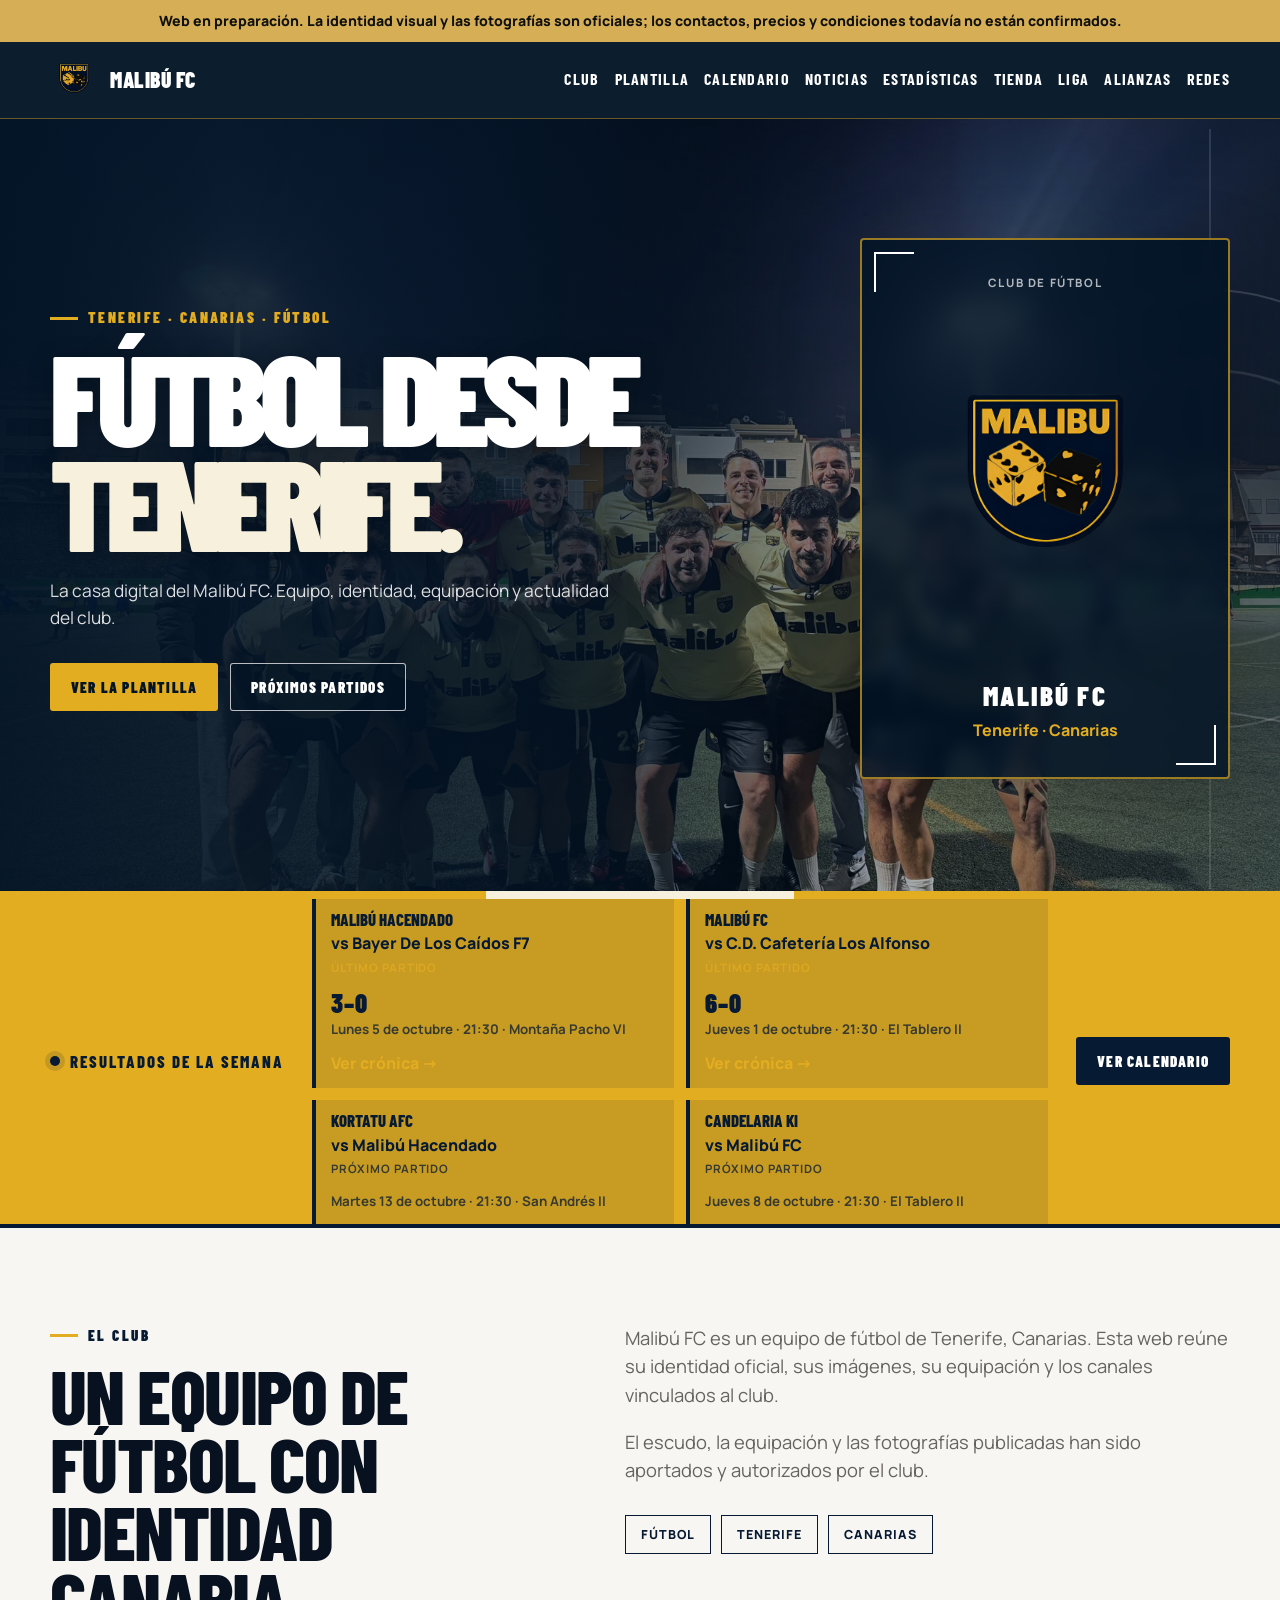
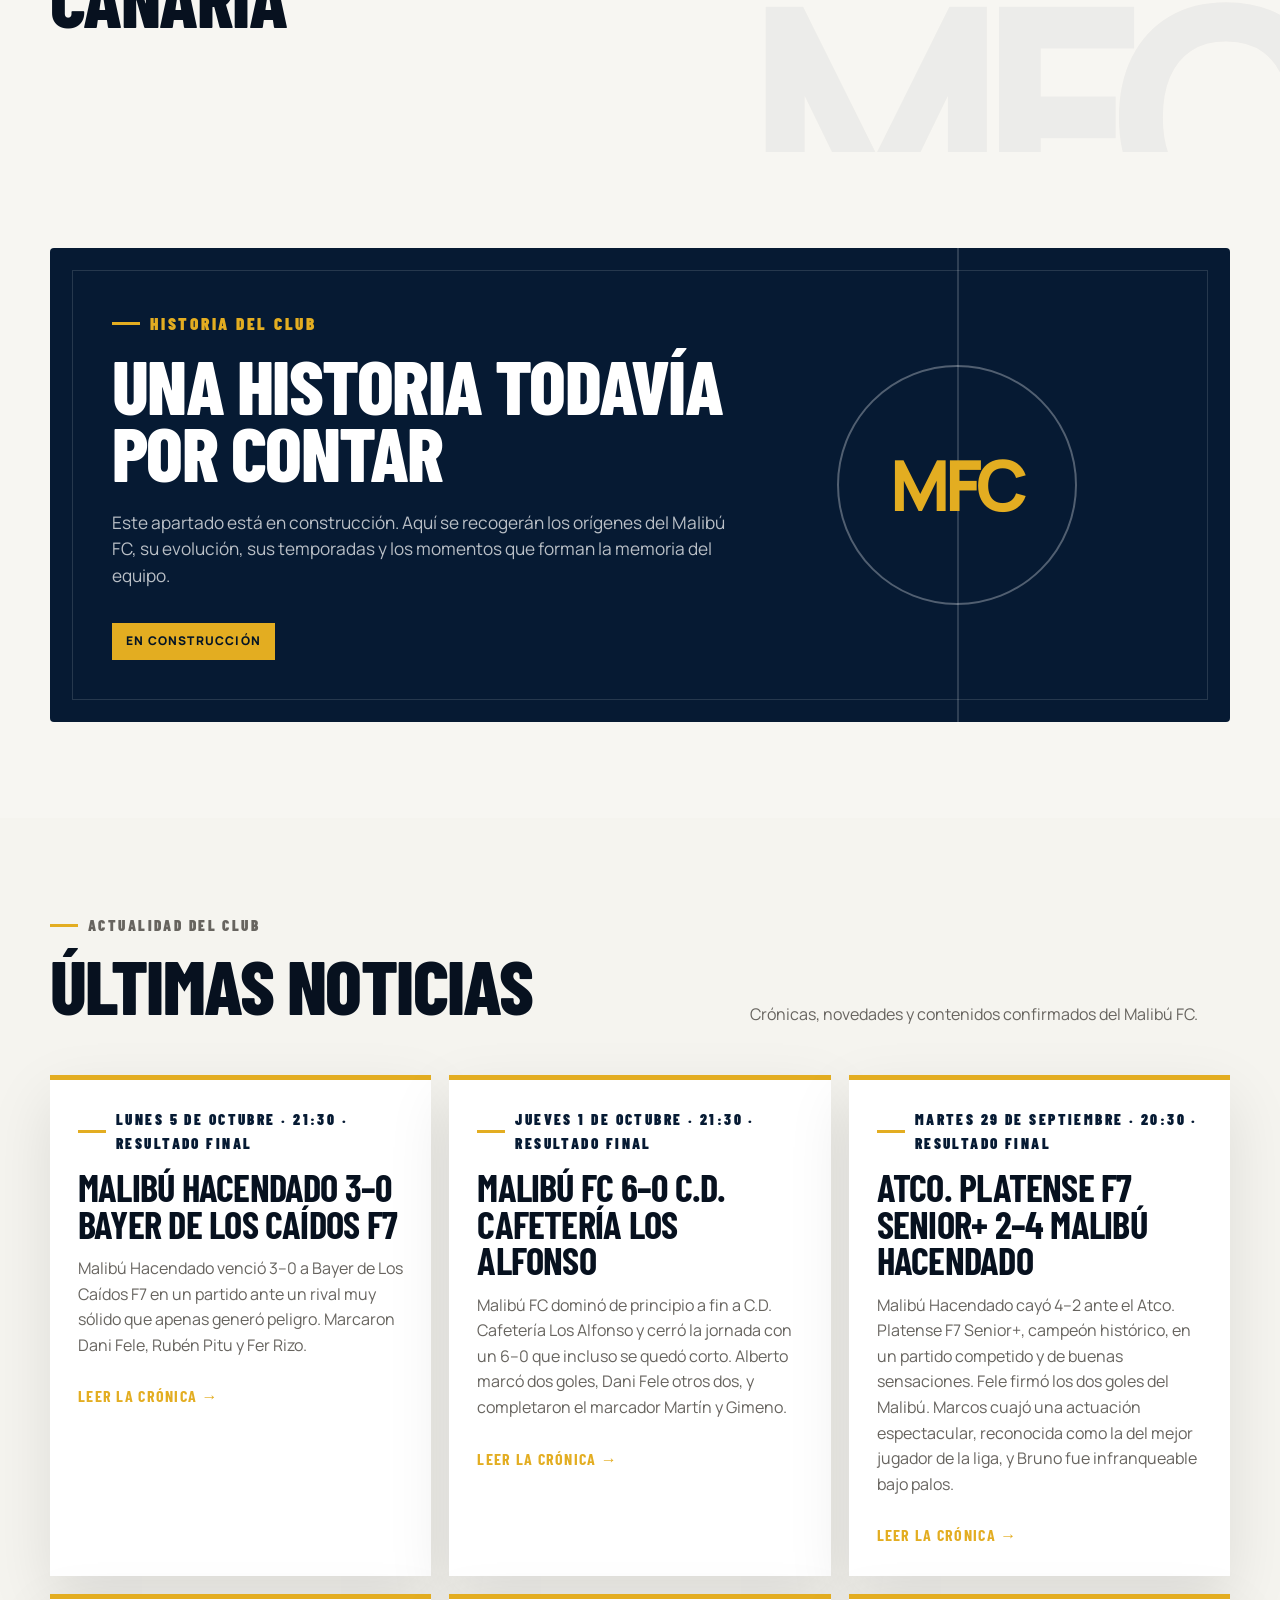
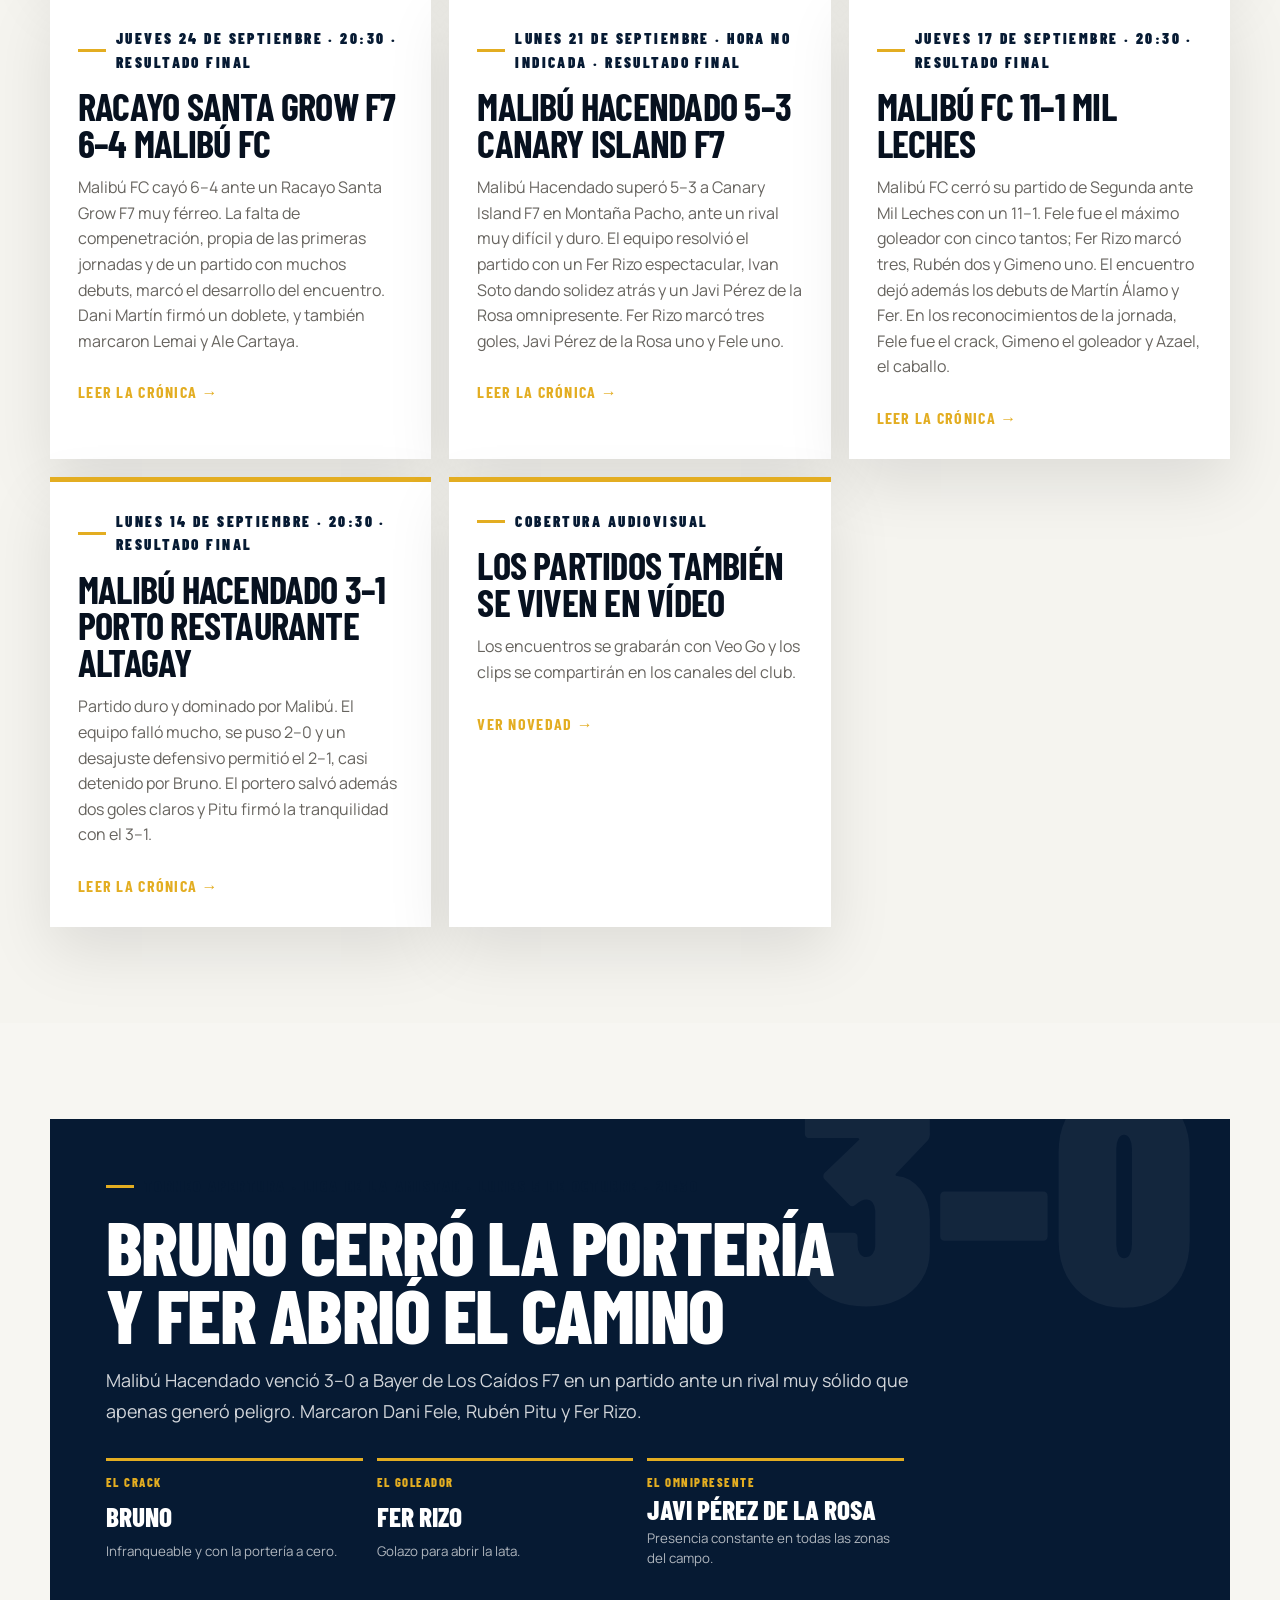
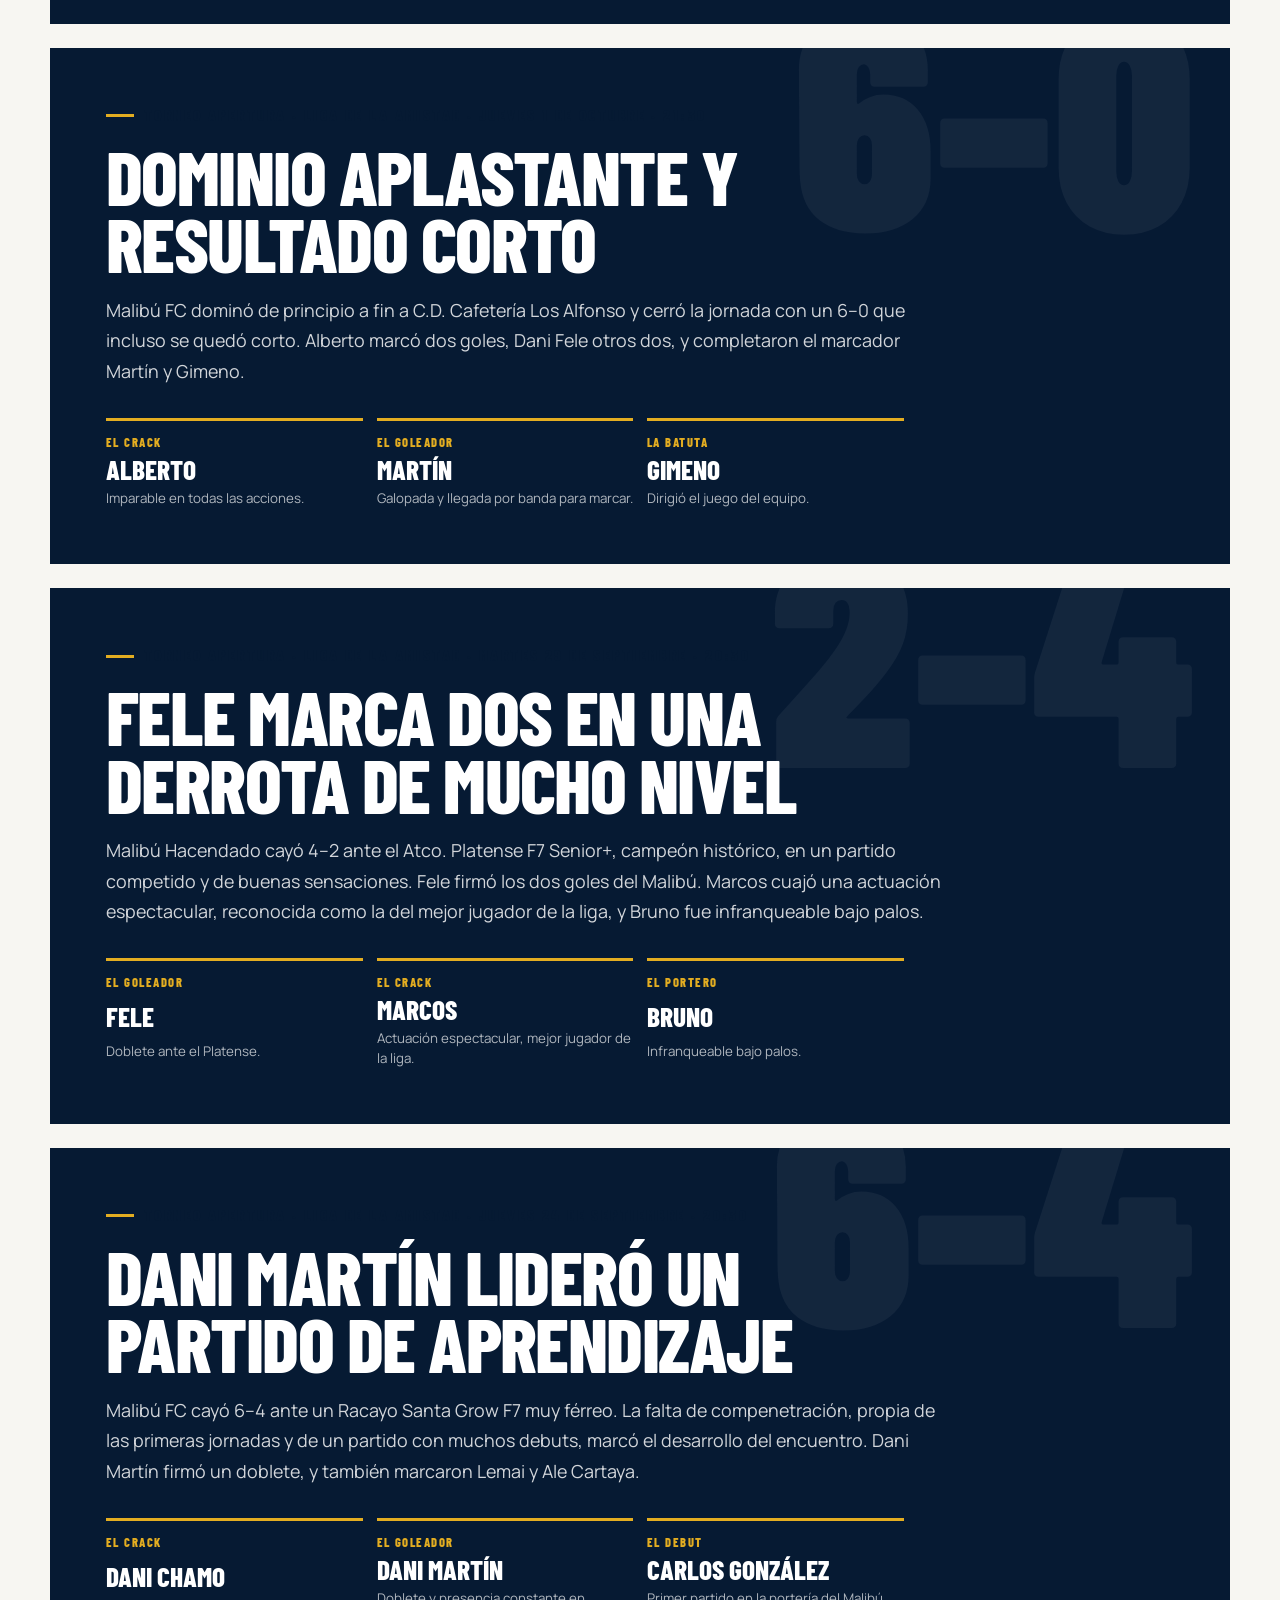
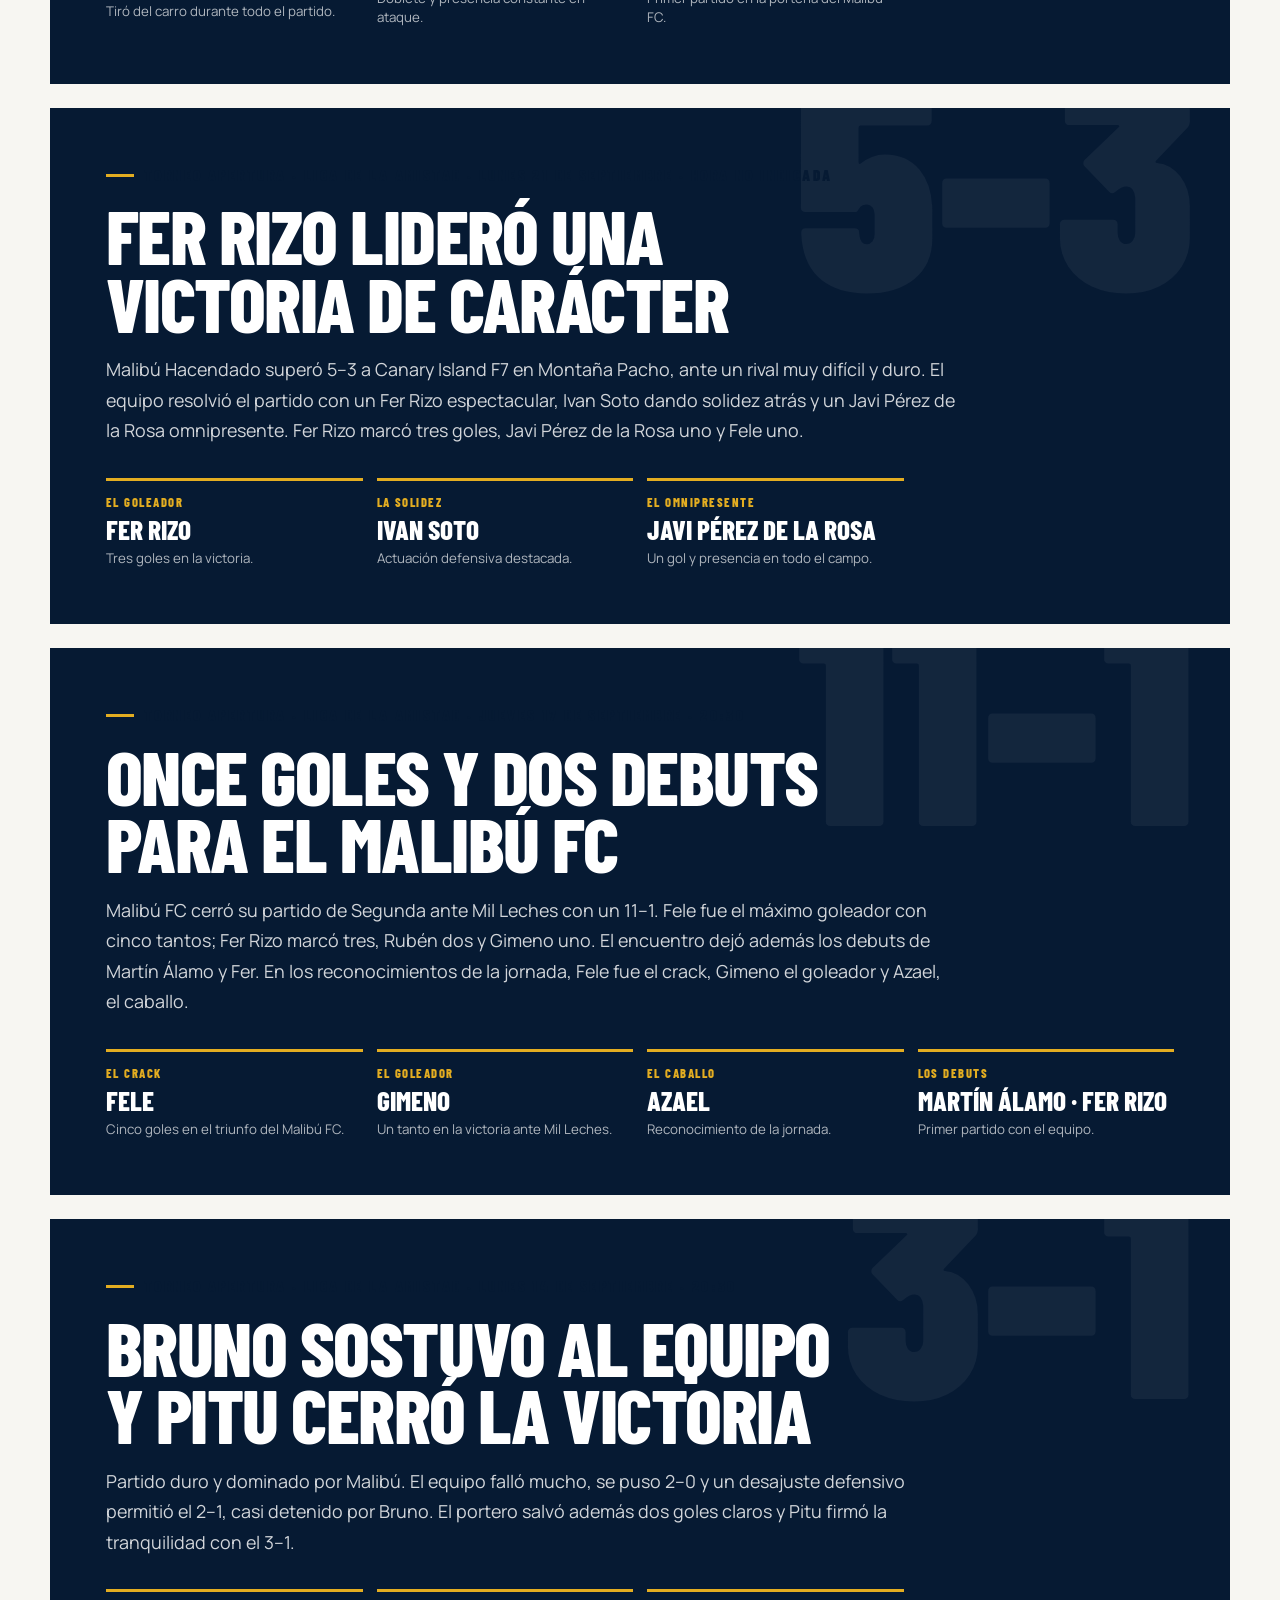
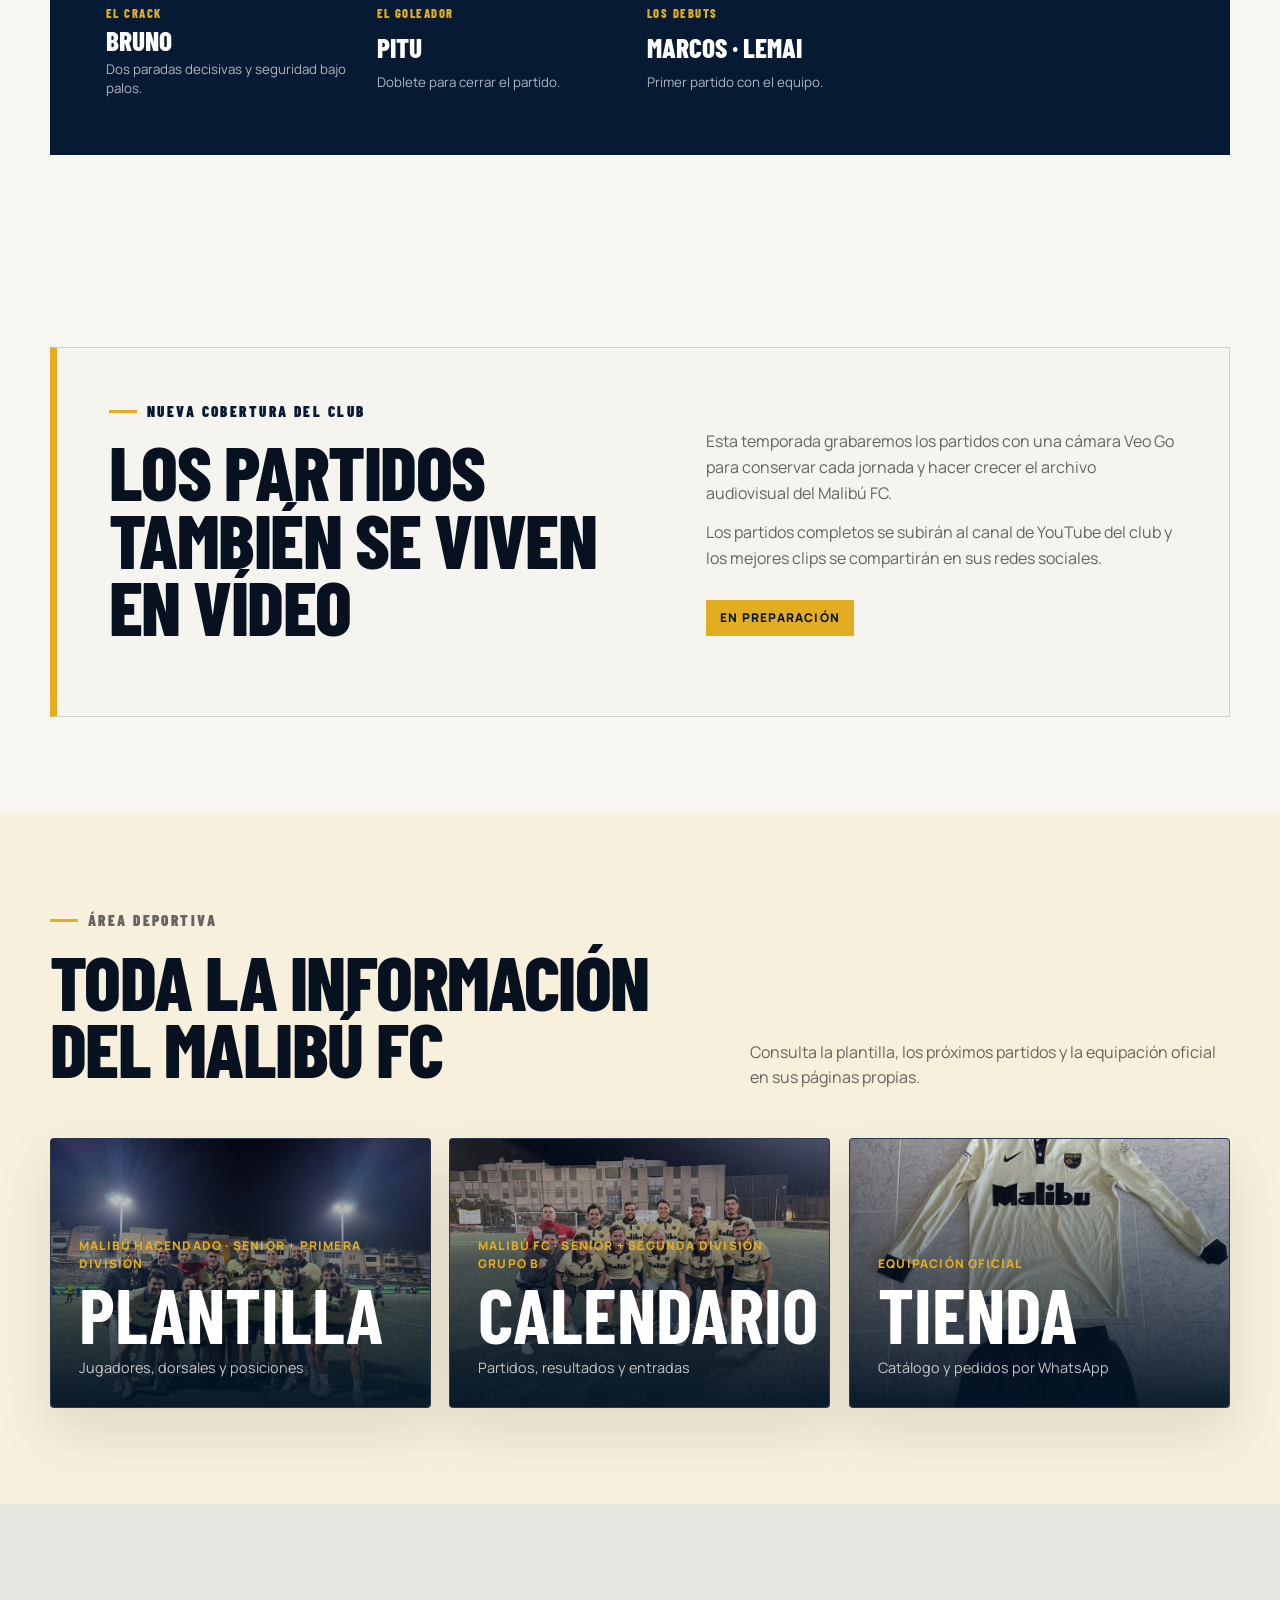
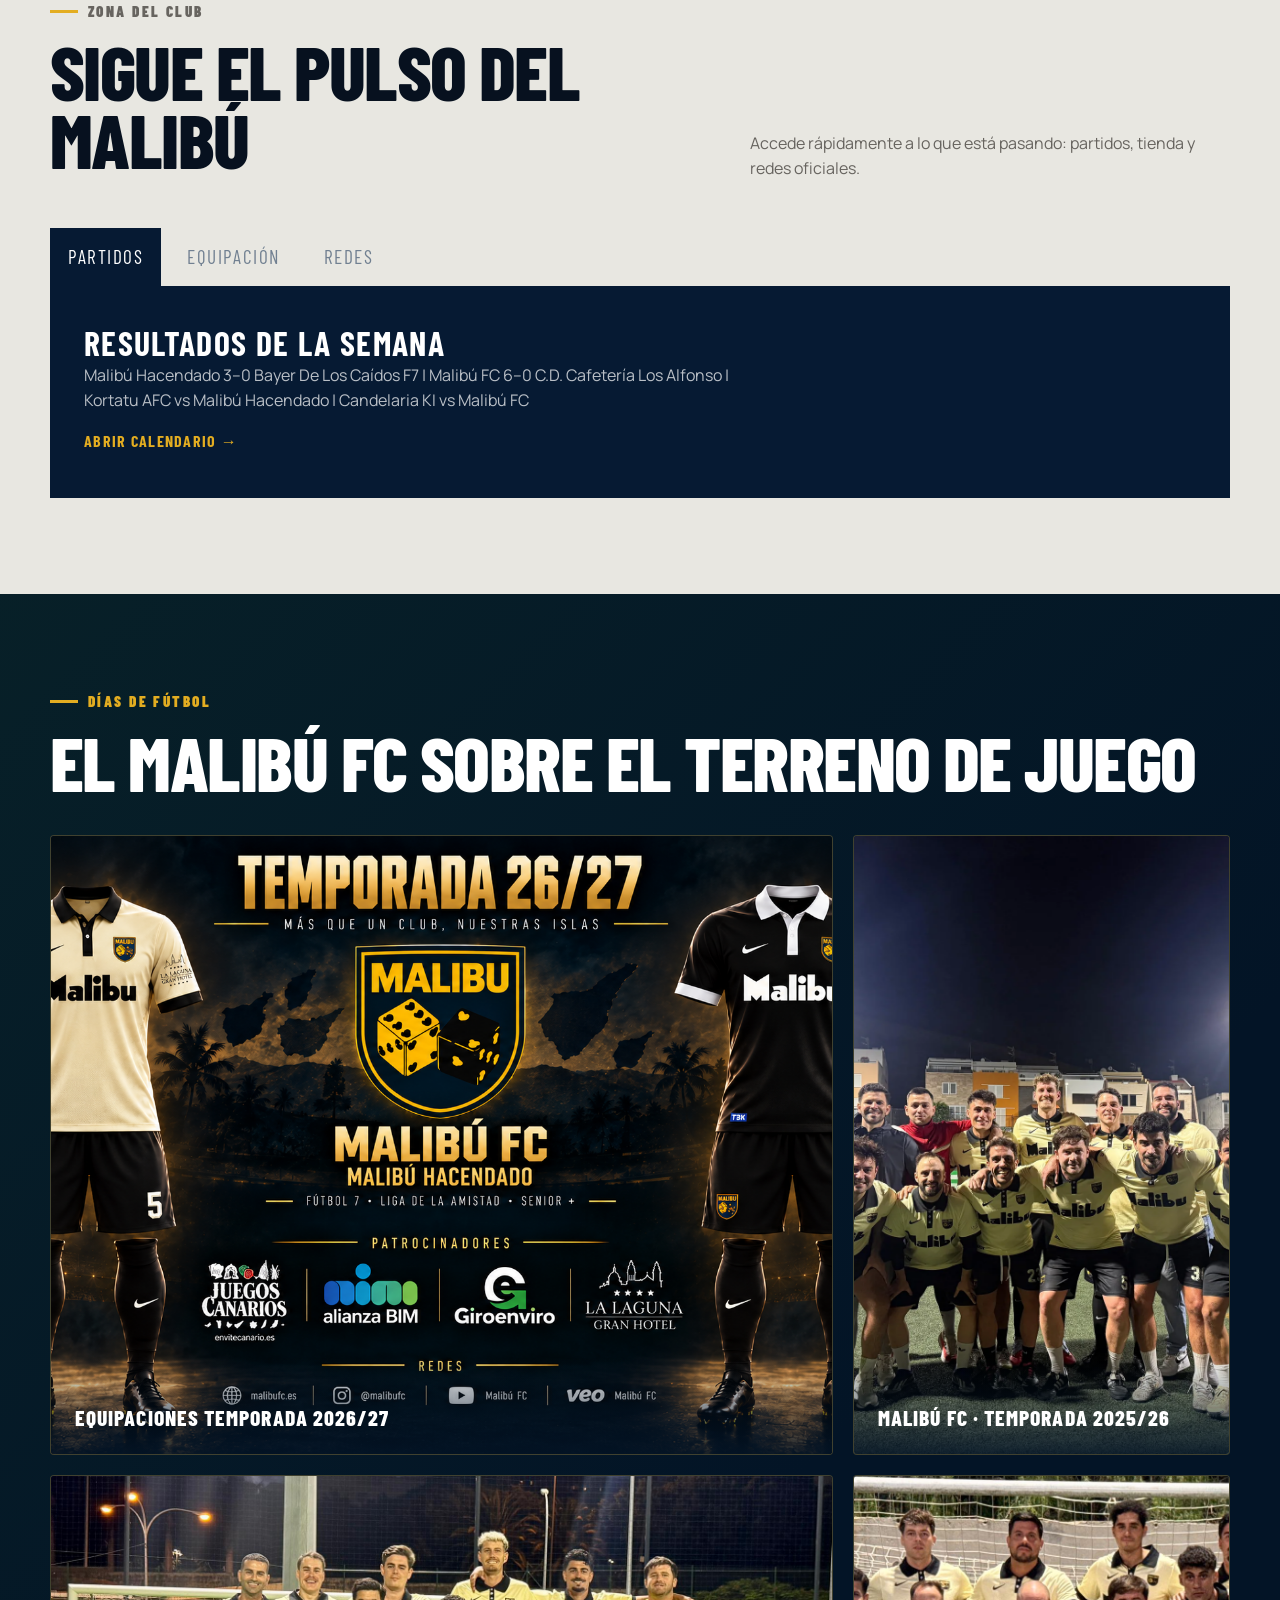
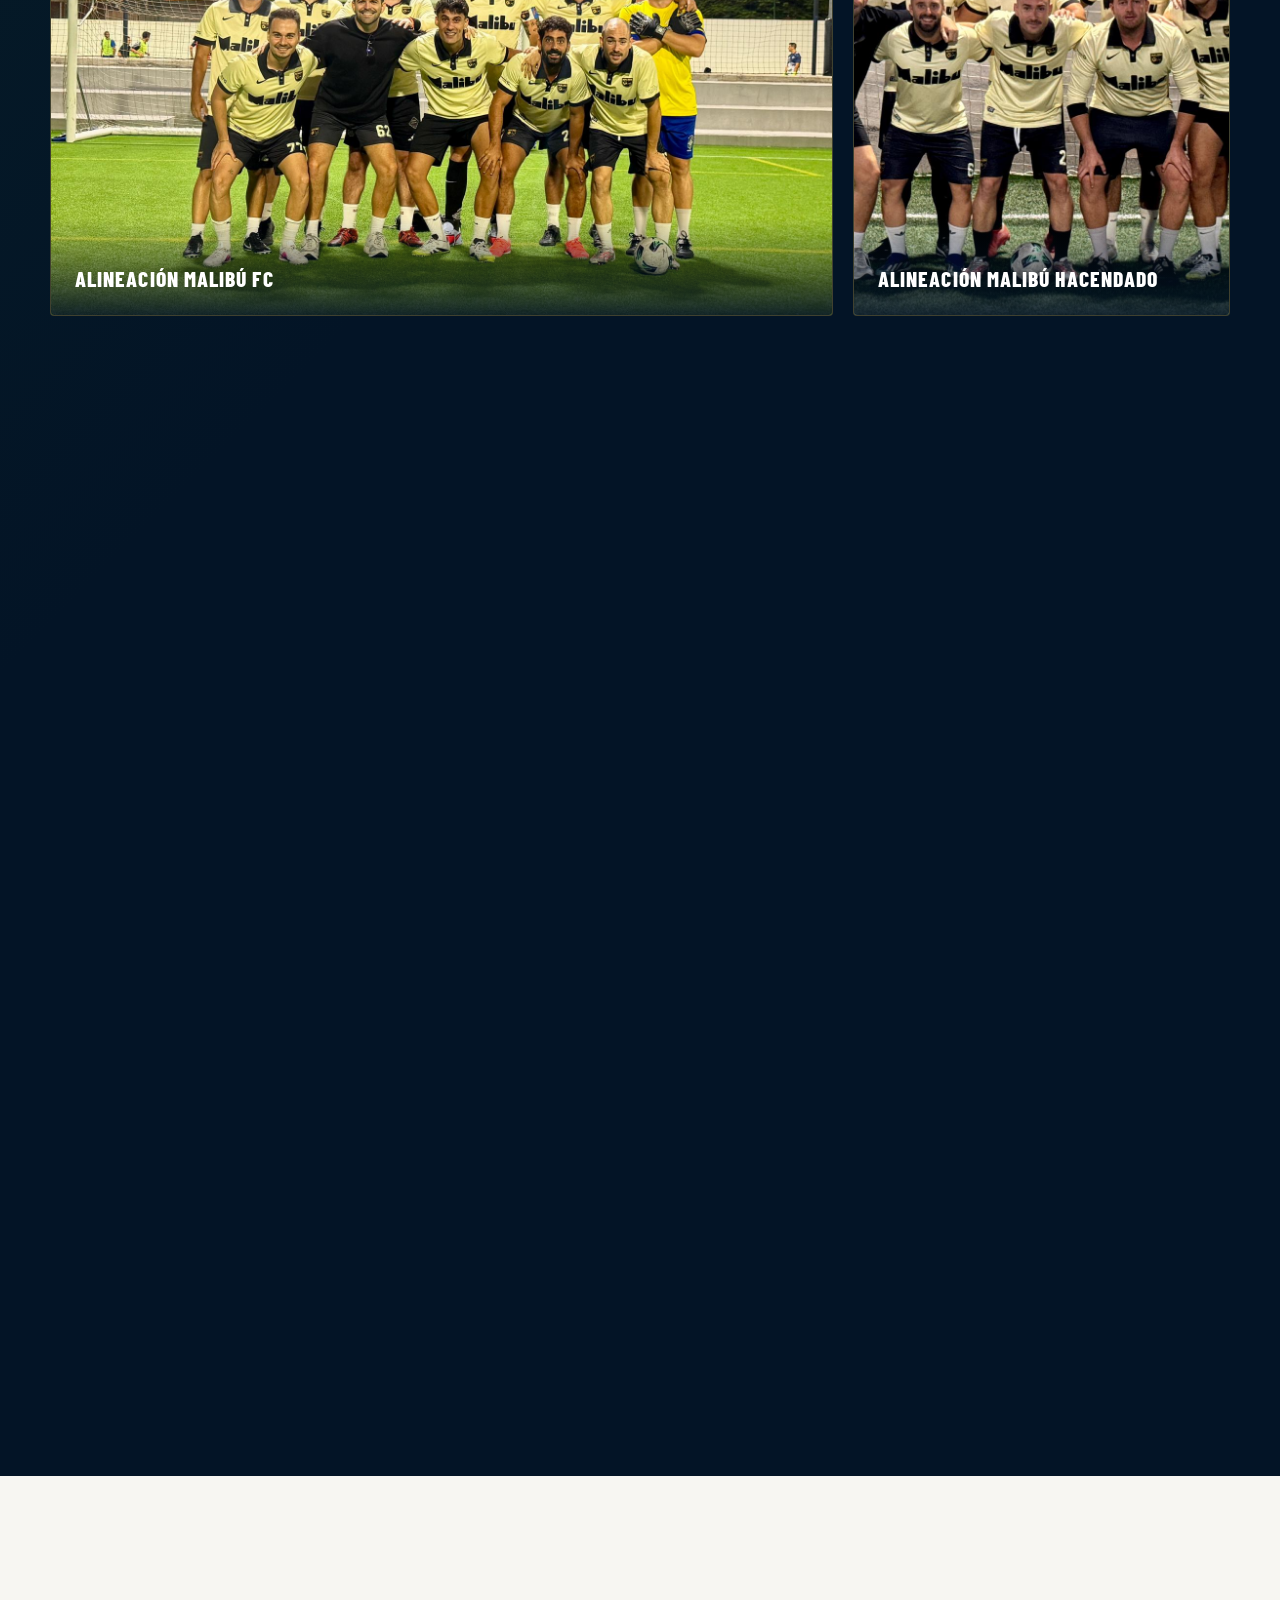
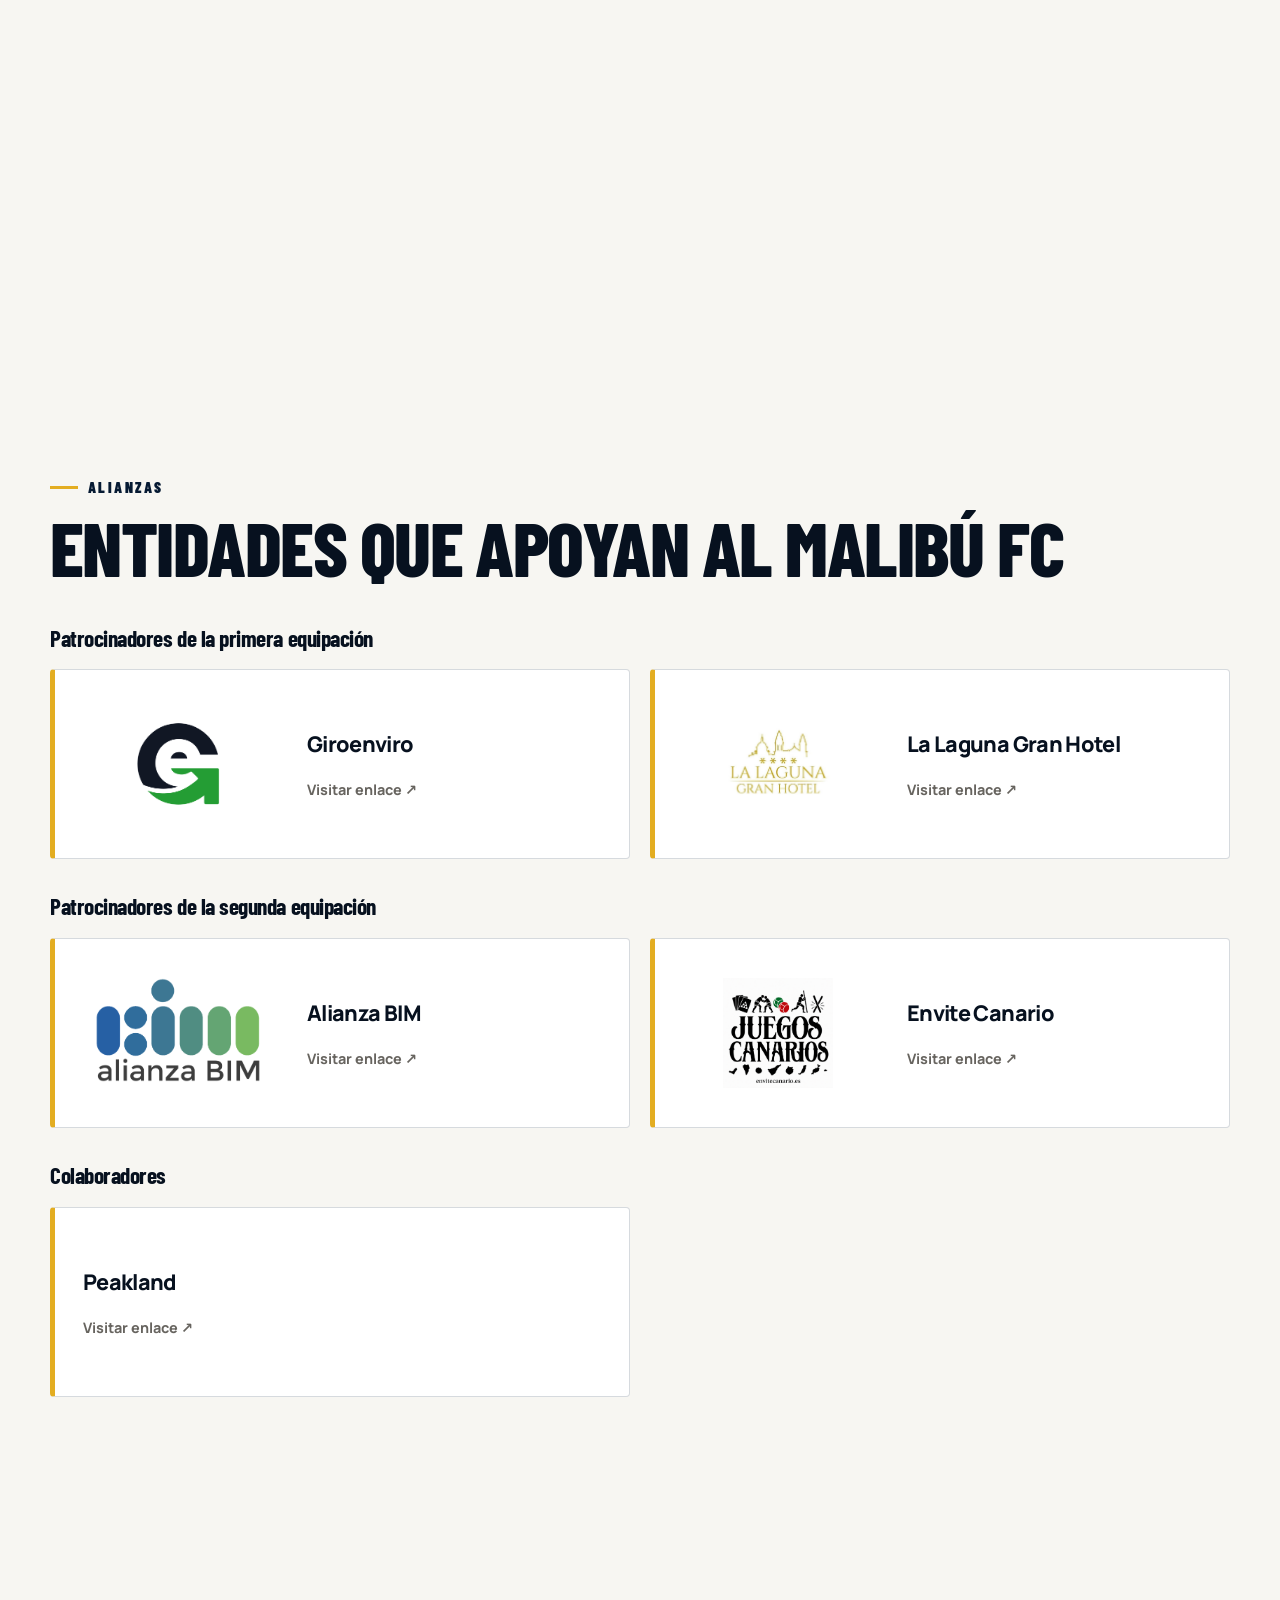
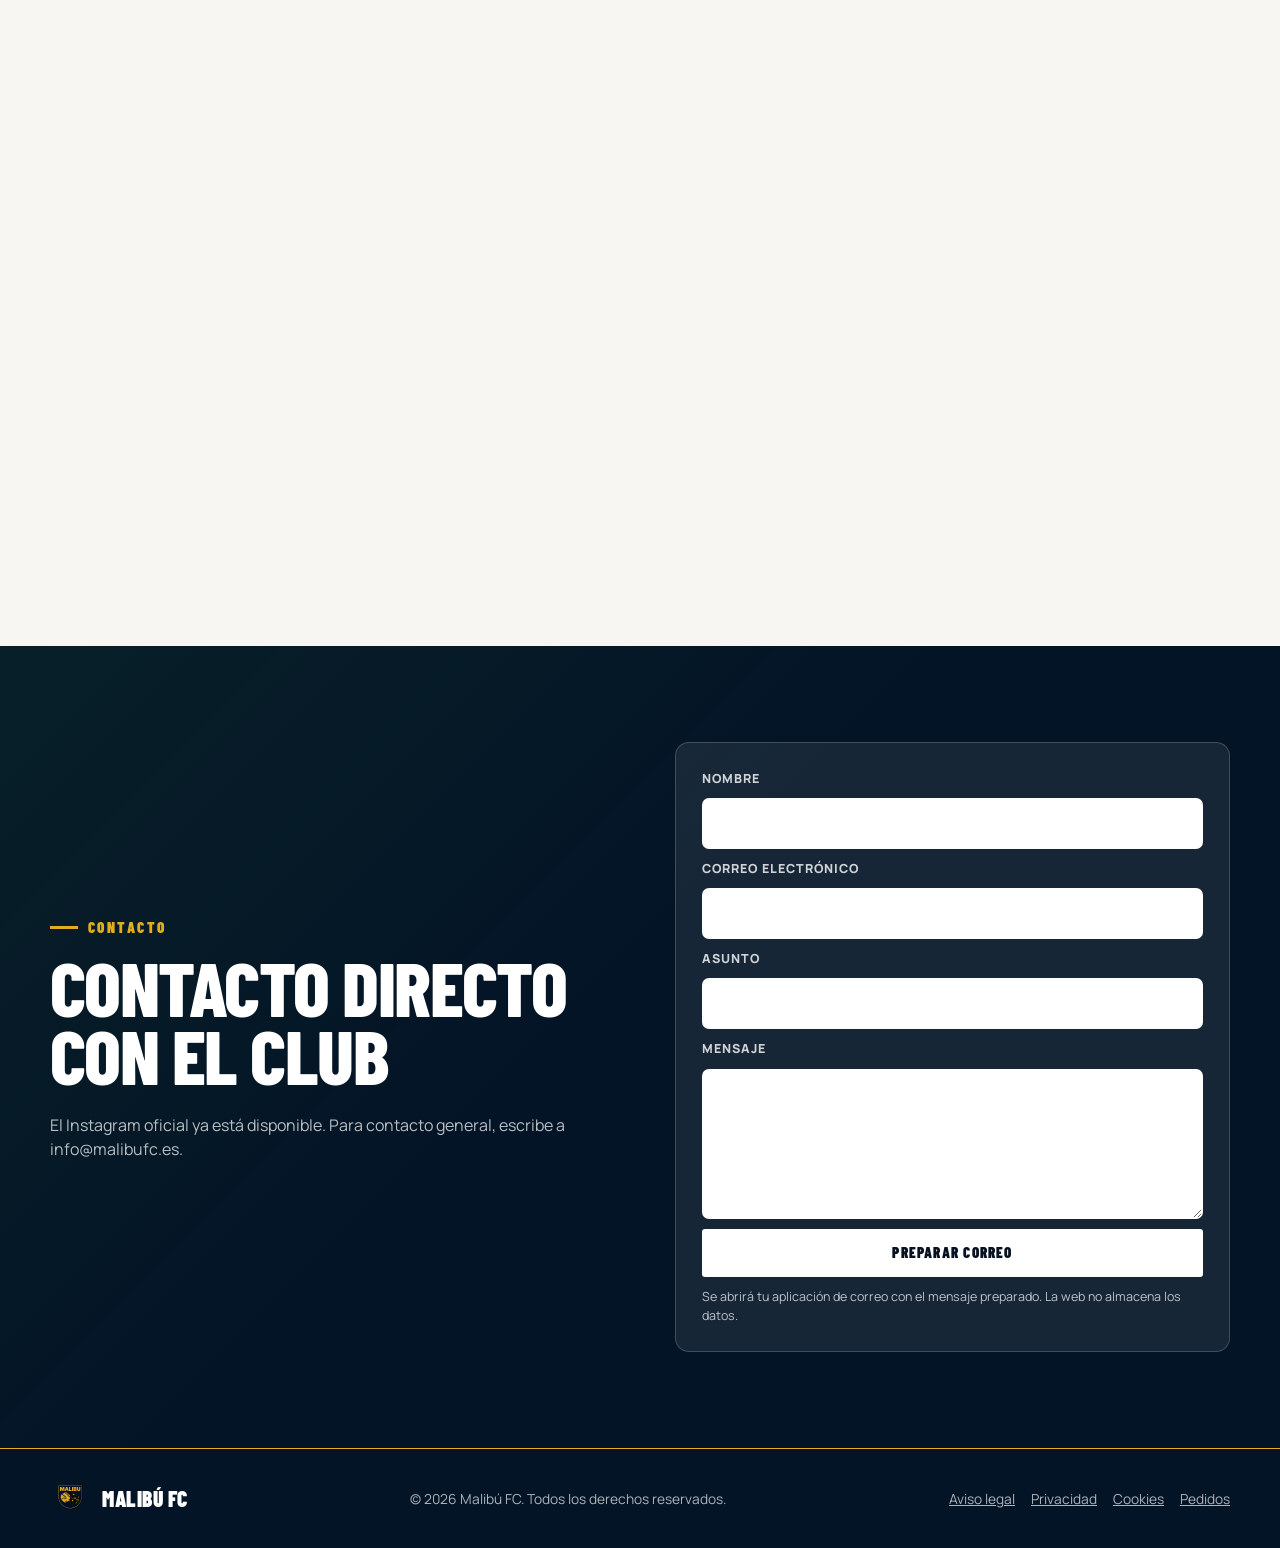
==== index.html @ a412b759 "Etiqueta archivo fotografico 2025-26" ====
<!doctype html>
<html lang="es">
<head>
  <meta charset="utf-8">
  <meta name="viewport" content="width=device-width, initial-scale=1">
  <meta name="description" content="Web oficial del Malibú FC, equipo de fútbol de Tenerife, Canarias.">
  <meta name="theme-color" content="#061a33">
  <meta property="og:title" content="Malibú FC">
  <meta property="og:description" content="Fútbol desde Tenerife. Web oficial del Malibú FC.">
  <meta property="og:type" content="website">
  <meta property="og:url" content="https://malibufc.es/">
  <meta property="og:image" content="https://malibufc.es/assets/images/equipo/equipo-malibu-fc.webp">
  <link rel="canonical" href="https://malibufc.es/">
  <title>Malibú FC | Web oficial</title>
  <link rel="icon" href="assets/images/club/favicon-malibu-fc.png" type="image/png">
  <link rel="preconnect" href="https://fonts.googleapis.com">
  <link rel="preconnect" href="https://fonts.gstatic.com" crossorigin>
  <link href="https://fonts.googleapis.com/css2?family=Barlow+Condensed:wght@500;600;700;800;900&family=Manrope:wght@400;500;600;700;800&display=swap" rel="stylesheet">
    <link rel="stylesheet" href="css/styles.css?v=20261008-3">
    <link rel="stylesheet" href="css/review.css?v=20261007-1">
    <script defer src="js/config.js?v=20261008-3"></script>
    <script defer src="js/app.js?v=20261008-3"></script>
</head>
<body>
  <a class="skip-link" href="#contenido">Saltar al contenido</a>

  <header class="site-header" id="inicio">
    <div class="container nav-wrap">
      <a class="brand" href="/" aria-label="Malibú FC, inicio">
        <img src="assets/images/club/escudo-malibu-fc.png" alt="Escudo oficial del Malibú FC" width="48" height="52">
        <span>Malibú FC</span>
      </a>
      <button class="menu-button" type="button" aria-expanded="false" aria-controls="menu-principal">Menú</button>
      <nav id="menu-principal" class="main-nav" aria-label="Navegación principal">
        <a href="/#club">Club</a>
        <a href="/plantilla/">Plantilla</a>
        <a href="/calendario/">Calendario</a>
        <a href="#ultimas-noticias">Noticias</a>
        <a href="/estadisticas/">Estadísticas</a>
        <a href="/tienda/">Tienda</a>
        <a href="/#liga">Liga</a>
        <a href="/#alianzas">Alianzas</a>
        <a href="/#redes">Redes</a>
      </nav>
    </div>
  </header>

  <main id="contenido">
    <section class="hero">
      <div class="hero-pitch" aria-hidden="true"></div>
      <div class="container hero-grid">
        <div class="hero-copy">
          <p class="eyebrow">Tenerife · Canarias · Fútbol</p>
          <h1>Fútbol desde<br><span>Tenerife.</span></h1>
          <p class="lead">La casa digital del Malibú FC. Equipo, identidad, equipación y actualidad del club.</p>
          <div class="hero-actions">
            <a class="button button-primary" href="/plantilla/">Ver la plantilla</a>
            <a class="button button-secondary" href="/calendario/">Próximos partidos</a>
          </div>
        </div>
        <div class="hero-card" aria-label="Escudo oficial del Malibú FC">
          <span class="hero-card-kicker">Club de fútbol</span>
          <img src="assets/images/club/escudo-malibu-fc.png" alt="Escudo oficial del Malibú FC" width="320" height="344">
          <p>Malibú FC</p>
          <span>Tenerife · Canarias</span>
        </div>
      </div>
    </section>

    <section class="matchday-strip" aria-label="Resultados recientes">
      <div class="container matchday-inner">
        <div class="matchday-label"><span class="live-dot" aria-hidden="true"></span><span>Resultados de la semana</span></div>
        <div class="matchday-fixtures" id="matchday-fixtures" aria-live="polite"><p>Próximos partidos pendientes de confirmar.</p></div>
        <a class="button button-primary matchday-calendar-link" href="/calendario/">Ver calendario</a>
      </div>
    </section>
    <section class="section club-section" id="club">
      <div class="container split">
        <div>
          <p class="eyebrow">El club</p>
          <h2>Un equipo de fútbol con identidad canaria</h2>
        </div>
        <div class="body-copy">
          <p>Malibú FC es un equipo de fútbol de Tenerife, Canarias. Esta web reúne su identidad oficial, sus imágenes, su equipación y los canales vinculados al club.</p>
          <p>El escudo, la equipación y las fotografías publicadas han sido aportados y autorizados por el club.</p>
          <div class="identity-tags" aria-label="Identidad del club">
            <span>Fútbol</span><span>Tenerife</span><span>Canarias</span>
          </div>
        </div>
      </div>
    </section>

    <section class="section history-section" id="historia">
      <div class="container history-panel">
        <div class="history-copy">
          <p class="eyebrow">Historia del club</p>
          <h2>Una historia todavía por contar</h2>
          <p>Este apartado está en construcción. Aquí se recogerán los orígenes del Malibú FC, su evolución, sus temporadas y los momentos que forman la memoria del equipo.</p>
          <span class="status-pill">En construcción</span>
        </div>
        <div class="history-mark" aria-hidden="true"><span>MFC</span></div>
      </div>
    </section>

    <section class="section latest-news-section" id="ultimas-noticias" aria-labelledby="latest-news-title">
      <div class="container">
        <div class="section-heading"><div><p class="eyebrow">Actualidad del club</p><h2 id="latest-news-title">Últimas noticias</h2></div><p>Crónicas, novedades y contenidos confirmados del Malibú FC.</p></div>
        <div class="latest-news-grid">
          <div id="latest-match-news" class="latest-match-news" aria-live="polite"></div>
          <article class="latest-news-card"><p class="eyebrow">Cobertura audiovisual</p><h3>Los partidos también se viven en vídeo</h3><p>Los encuentros se grabarán con Veo Go y los clips se compartirán en los canales del club.</p><a class="text-link" href="#novedades-video">Ver novedad →</a></article>
        </div>
      </div>
    </section>

    <section class="section report-section" id="cronicas" aria-label="Crónicas de los partidos">
      <div class="container report-list" id="match-report-list"></div>
    </section>

    <section class="section video-news-section" id="novedades-video" aria-labelledby="video-news-title">
      <div class="container video-news-card">
        <div>
          <p class="eyebrow">Nueva cobertura del club</p>
          <h2 id="video-news-title">Los partidos también se viven en vídeo</h2>
        </div>
        <div class="video-news-copy">
          <p>Esta temporada grabaremos los partidos con una cámara Veo Go para conservar cada jornada y hacer crecer el archivo audiovisual del Malibú FC.</p>
          <p>Los partidos completos se subirán al canal de YouTube del club y los mejores clips se compartirán en sus redes sociales.</p>
          <span class="status-pill">En preparación</span>
        </div>
      </div>
    </section>

    <section class="section portal-section" aria-labelledby="club-portals-title">
      <div class="container">
        <div class="section-heading">
          <div>
            <p class="eyebrow">Área deportiva</p>
            <h2 id="club-portals-title">Toda la información del Malibú FC</h2>
          </div>
          <p>Consulta la plantilla, los próximos partidos y la equipación oficial en sus páginas propias.</p>
        </div>
        <div class="portal-grid">
          <a class="portal-card portal-squad" href="/plantilla/">
            <span>Malibú Hacendado · Senior + Primera División</span><strong>Plantilla</strong><small>Jugadores, dorsales y posiciones</small>
          </a>
          <a class="portal-card portal-calendar" href="/calendario/">
            <span>Malibú FC · Senior + Segunda División grupo B</span><strong>Calendario</strong><small>Partidos, resultados y entradas</small>
          </a>
          <a class="portal-card portal-store" href="/tienda/">
            <span>Equipación oficial</span><strong>Tienda</strong><small>Catálogo y pedidos por WhatsApp</small>
          </a>
        </div>
      </div>
    </section>

    <section class="section fan-zone" aria-labelledby="fan-zone-title">
      <div class="container">
        <div class="section-heading">
          <div><p class="eyebrow">Zona del club</p><h2 id="fan-zone-title">Sigue el pulso del Malibú</h2></div>
          <p>Accede rápidamente a lo que está pasando: partidos, tienda y redes oficiales.</p>
        </div>
        <div class="fan-tabs" role="tablist" aria-label="Información rápida del club">
          <button class="fan-tab is-active" type="button" role="tab" aria-selected="true" aria-controls="fan-panel-matches" id="fan-tab-matches">Partidos</button>
          <button class="fan-tab" type="button" role="tab" aria-selected="false" aria-controls="fan-panel-shop" id="fan-tab-shop">Equipación</button>
          <button class="fan-tab" type="button" role="tab" aria-selected="false" aria-controls="fan-panel-social" id="fan-tab-social">Redes</button>
        </div>
        <div class="fan-panels">
          <div class="fan-panel is-visible" role="tabpanel" id="fan-panel-matches" aria-labelledby="fan-tab-matches"><strong>Resultados de la semana</strong><p id="fan-match-copy">Consulta los últimos resultados de los dos equipos.</p><a href="/calendario/" class="text-link">Abrir calendario <span aria-hidden="true">→</span></a></div>
          <div class="fan-panel" role="tabpanel" id="fan-panel-shop" aria-labelledby="fan-tab-shop" hidden><strong>Viste los colores</strong><p>Consulta la equipación, accesorios y diseños de referencia del club.</p><a href="/tienda/" class="text-link">Entrar en la tienda <span aria-hidden="true">→</span></a></div>
          <div class="fan-panel" role="tabpanel" id="fan-panel-social" aria-labelledby="fan-tab-social" hidden><strong>El partido continúa fuera del campo</strong><p>Resultados, imágenes y novedades en el Instagram oficial del equipo.</p><a href="#redes" class="text-link">Ver redes oficiales <span aria-hidden="true">→</span></a></div>
        </div>
      </div>
    </section>
    <section class="section section-dark" id="equipos">
      <div class="container">
        <p class="eyebrow">Días de fútbol</p>
        <h2>El Malibú FC sobre el terreno de juego</h2>
        <div class="gallery-grid">
          <figure class="gallery-card gallery-feature">
            <img src="assets/images/equipo/temporada-2026-27/presentacion-equipaciones-2026-27.png" alt="Presentación de las equipaciones del Malibú FC y Malibú Hacendado para la temporada 2026-2027" width="1920" height="1080" loading="lazy">
            <figcaption>Equipaciones temporada 2026/27</figcaption>
          </figure>
          <figure class="gallery-card">
            <img src="assets/images/equipo/temporada-2026-27/alineacion-malibu-fc-2026-10-08.jpg" alt="Alineación del Malibú FC antes de un partido" width="1600" height="900" loading="lazy">
            <figcaption>Alineación Malibú FC</figcaption>
          </figure>
          <figure class="gallery-card">
            <img src="assets/images/equipo/temporada-2026-27/alineacion-malibu-hacendado-2026-10-08.jpg" alt="Alineación del Malibú Hacendado antes de un partido" width="1600" height="900" loading="lazy">
            <figcaption>Alineación Malibú Hacendado</figcaption>
          </figure>
          <figure class="gallery-card gallery-feature">
            <img src="assets/images/equipo/equipo-malibu-fc.webp" alt="Jugadores del Malibú FC reunidos en el campo durante la temporada 2025/26" width="1800" height="1350" loading="lazy">
            <figcaption>Malibú FC · Temporada 2025/26</figcaption>
          </figure>
          <figure class="gallery-card">
            <img src="assets/images/equipo/equipo-malibu-fc-campo.webp" alt="Grupo del Malibú FC posando sobre el terreno de juego durante la temporada 2025/26" width="900" height="1200" loading="lazy">
            <figcaption>El equipo en el campo · Temporada 2025/26</figcaption>
          </figure>
          <figure class="gallery-card">
            <img src="assets/images/equipo/ascenso-clausura-2026.webp" alt="Cartel conmemorativo del Malibú FC aportado por el club" width="900" height="1125" loading="lazy">
            <figcaption>Una imagen para la historia del club</figcaption>
          </figure>
        </div>
      </div>
    </section>

    <section class="section competition-section" id="liga">
      <div class="container competition-grid">
        <div>
          <p class="eyebrow">Competición</p>
          <h2 id="competition-title">Jugamos en la Liga de la Amistad</h2>
          <p>Consulta la competición y sigue sus canales oficiales.</p>
        </div>
        <div id="competition-links" class="competition-links" aria-label="Enlaces de la Liga de la Amistad"></div>
      </div>
    </section>

    <section class="section" id="alianzas">
      <div class="container">
        <p class="eyebrow">Alianzas</p>
        <h2>Entidades que apoyan al Malibú FC</h2>
        <div class="partner-group">
          <h3>Patrocinadores de la primera equipación</h3>
          <div id="sponsor-grid" class="partner-grid"></div>
        </div>
        <div class="partner-group">
          <h3>Patrocinadores de la segunda equipación</h3>
          <div id="second-kit-sponsor-grid" class="partner-grid"></div>
        </div>
        <div class="partner-group">
          <h3>Colaboradores</h3>
          <div id="collaborator-grid" class="partner-grid"></div>
        </div>
      </div>
    </section>

    <section class="section section-accent" id="redes">
      <div class="container section-heading social-heading">
        <div>
          <p class="eyebrow">Redes sociales</p>
          <h2>Sigue al Malibú FC</h2>
        </div>
        <p>Actualidad, imágenes, partidos completos y clips del Malibú FC.</p>
      </div>
      <div class="container">
        <div id="social-grid" class="social-grid"></div>
      </div>
    </section>

    <section class="section section-dark" id="contacto">
      <div class="container contact-grid">
        <div>
          <p class="eyebrow">Contacto</p>
          <h2>Contacto directo con el club</h2>
          <p>El Instagram oficial ya está disponible. Para contacto general, escribe a info@malibufc.es.</p>
        </div>
        <div>
          <form class="contact-form" id="contact-form">
            <label for="contact-name">Nombre</label>
            <input id="contact-name" name="name" type="text" autocomplete="name" required>
            <label for="contact-email">Correo electrónico</label>
            <input id="contact-email" name="email" type="email" autocomplete="email" required>
            <label for="contact-subject">Asunto</label>
            <input id="contact-subject" name="subject" type="text" required>
            <label for="contact-message">Mensaje</label>
            <textarea id="contact-message" name="message" rows="5" required></textarea>
            <button class="button button-light" type="submit">Preparar correo</button>
            <p class="form-note">Se abrirá tu aplicación de correo con el mensaje preparado. La web no almacena los datos.</p>
          </form>
        </div>
      </div>
    </section>
  </main>

  <footer class="site-footer">
    <div class="container footer-grid">
      <div class="brand footer-brand">
        <img src="assets/images/club/escudo-malibu-fc.png" alt="" width="40" height="43">
        <span>Malibú FC</span>
      </div>
      <p>© <span id="current-year"></span> Malibú FC. Todos los derechos reservados.</p>
      <nav aria-label="Enlaces legales">
        <a href="aviso-legal.html">Aviso legal</a>
        <a href="privacidad.html">Privacidad</a>
        <a href="cookies.html">Cookies</a>
        <a href="condiciones-pedido.html">Pedidos</a>
      </nav>
    </div>
  </footer>
</body>
</html>
---- css/styles.css ----
:root {
  --bg: #f4f2ed;
  --surface: #ffffff;
  --ink: #111111;
  --muted: #67645f;
  --dark: #031426;
  --navy: #061a33;
  --gold-light: #f5e8c3;
  --gold: #d8a524;
  --line: rgba(17, 17, 17, 0.14);
  --radius: 22px;
  --shadow: 0 24px 60px rgba(0, 0, 0, 0.10);
  --container: 1180px;
}

* { box-sizing: border-box; }
html { scroll-behavior: smooth; }
body {
  margin: 0;
  background: var(--bg);
  color: var(--ink);
  font-family: Inter, ui-sans-serif, system-ui, -apple-system, BlinkMacSystemFont, "Segoe UI", sans-serif;
  line-height: 1.55;
}
img { max-width: 100%; display: block; }
a { color: inherit; }
button, input, textarea, select { font: inherit; }

.skip-link {
  position: absolute;
  left: -9999px;
  top: 0;
  z-index: 999;
  background: white;
  padding: 12px 18px;
}
.skip-link:focus { left: 12px; top: 12px; }
.container { width: min(calc(100% - 40px), var(--container)); margin-inline: auto; }

.site-header {
  position: sticky;
  top: 0;
  z-index: 100;
  background: rgba(244, 242, 237, 0.88);
  backdrop-filter: blur(14px);
  border-bottom: 1px solid var(--line);
}
.nav-wrap { min-height: 76px; display: flex; align-items: center; justify-content: space-between; gap: 24px; }
.brand { display: inline-flex; align-items: center; gap: 12px; text-decoration: none; font-weight: 850; letter-spacing: -0.03em; }
.brand img { object-fit: contain; }
.main-nav { display: flex; align-items: center; gap: 28px; }
.main-nav a { text-decoration: none; font-weight: 700; font-size: 0.94rem; }
.main-nav a:hover { color: var(--navy); }
.menu-button { display: none; border: 1px solid var(--line); border-radius: 999px; background: transparent; padding: 9px 14px; font-weight: 750; }

.hero {
  min-height: 690px;
  display: grid;
  align-items: center;
  overflow: hidden;
  background:
    radial-gradient(circle at 80% 10%, rgba(214, 174, 85, .38), transparent 28%),
    radial-gradient(circle at 15% 85%, rgba(6, 26, 51, .22), transparent 30%),
    var(--bg);
}
.hero-grid { display: grid; grid-template-columns: 1.25fr .75fr; align-items: center; gap: 70px; padding-block: 90px; }
.eyebrow { margin: 0 0 14px; color: var(--navy); font-weight: 850; text-transform: uppercase; letter-spacing: .12em; font-size: .76rem; }
h1, h2, h3, p { margin-top: 0; }
h1 { margin-bottom: 24px; font-size: clamp(3rem, 7vw, 6.5rem); line-height: .92; letter-spacing: -.07em; max-width: 900px; }
h1 span { color: var(--navy); }
h2 { margin-bottom: 24px; font-size: clamp(2.15rem, 4.8vw, 4.4rem); line-height: 1; letter-spacing: -.055em; }
h3 { font-size: 1.45rem; line-height: 1.15; letter-spacing: -.03em; }
.lead { max-width: 650px; font-size: 1.2rem; color: var(--muted); }
.hero-actions, .contact-actions { display: flex; flex-wrap: wrap; gap: 12px; margin-top: 32px; }
.button { display: inline-flex; align-items: center; justify-content: center; min-height: 50px; padding: 0 20px; border-radius: 999px; text-decoration: none; font-weight: 850; border: 1px solid transparent; transition: transform .2s ease, background .2s ease; }
.button:hover { transform: translateY(-2px); }
.button-primary { background: var(--navy); color: white; }
.button-secondary { border-color: var(--ink); }
.button-light { background: white; color: var(--ink); }
.button-outline-light { color: white; border-color: rgba(255,255,255,.55); }
.button-disabled { opacity: .48; pointer-events: none; }
.hero-card { justify-self: end; width: min(100%, 410px); padding: 38px; text-align: center; background: var(--navy); color: white; border-radius: 42px; box-shadow: var(--shadow); transform: rotate(2deg); }
.hero-card img { width: min(100%, 300px); margin: 0 auto 22px; object-fit: contain; }
.hero-card p { margin-bottom: 2px; font-size: 1.7rem; font-weight: 900; letter-spacing: -.04em; }
.hero-card span { color: var(--gold); font-weight: 750; }

.section { padding-block: 110px; }
.section-dark { background: var(--dark); color: white; }
.section-dark .eyebrow { color: var(--gold); }
.section-dark p { color: rgba(255,255,255,.72); }
.section-accent { background: var(--gold-light); }
.split { display: grid; grid-template-columns: .9fr 1.1fr; gap: 80px; }
.body-copy { font-size: 1.15rem; color: var(--muted); }
.section-heading { display: grid; grid-template-columns: 1fr .75fr; align-items: end; gap: 60px; margin-bottom: 38px; }
.section-heading p { color: var(--muted); }
.card-grid { display: grid; gap: 20px; margin-top: 40px; }
.two-cols { grid-template-columns: repeat(2, 1fr); }
.info-card { position: relative; min-height: 270px; padding: 34px; border: 1px solid rgba(255,255,255,.16); border-radius: var(--radius); overflow: hidden; }
.info-card p { max-width: 480px; }
.card-number { display: block; margin-bottom: 50px; color: var(--gold); font-size: 2.4rem; font-weight: 900; }

.gallery-grid { display: grid; grid-template-columns: 1.35fr .65fr; grid-template-rows: repeat(2, minmax(0, 1fr)); gap: 20px; margin-top: 40px; }
.gallery-card { position: relative; min-height: 0; margin: 0; overflow: hidden; border-radius: var(--radius); background: var(--navy); }
.gallery-card img { width: 100%; height: 100%; object-fit: cover; transition: transform .35s ease; }
.gallery-card:hover img { transform: scale(1.015); }
.gallery-feature { grid-row: 1 / span 2; min-height: 620px; }
.gallery-card figcaption { position: absolute; inset: auto 0 0; padding: 44px 24px 20px; background: linear-gradient(transparent, rgba(3, 20, 38, .9)); color: white; font-weight: 800; }

.product-grid { display: grid; grid-template-columns: repeat(auto-fit, minmax(min(100%, 300px), 440px)); gap: 22px; }
.product-card { display: flex; flex-direction: column; background: var(--surface); border-radius: var(--radius); overflow: hidden; box-shadow: 0 12px 40px rgba(0,0,0,.06); }
.product-image { aspect-ratio: 3 / 4; background: #ebe8df; object-fit: cover; width: 100%; }
.product-content { display: flex; flex-direction: column; flex: 1; padding: 24px; }
.product-meta { display: flex; justify-content: space-between; gap: 16px; align-items: baseline; }
.product-price { white-space: nowrap; color: var(--navy); font-weight: 900; }
.product-description { color: var(--muted); }
.product-detail { font-size: .88rem; font-weight: 700; }
.product-content .button { margin-top: auto; }

.steps { list-style: none; display: grid; grid-template-columns: repeat(4, 1fr); gap: 16px; padding: 0; margin: 44px 0 0; }
.steps li { padding: 26px; background: rgba(255,255,255,.58); border-radius: var(--radius); }
.steps li > span { display: grid; place-items: center; width: 42px; height: 42px; margin-bottom: 32px; background: var(--navy); color: white; border-radius: 50%; font-weight: 900; }
.steps p { margin: 6px 0 0; color: #4f5663; }
.partner-group { margin-top: 44px; }
.partner-group + .partner-group { margin-top: 34px; }
.partner-group h3 { margin-bottom: 18px; }
.partner-grid { display: grid; grid-template-columns: repeat(2, minmax(0, 1fr)); gap: 20px; }
.partner-card { min-height: 190px; display: flex; align-items: center; gap: 34px; padding: 24px 28px; border: 1px solid var(--line); background: var(--surface); border-radius: var(--radius); text-decoration: none; transition: transform .2s ease, border-color .2s ease, box-shadow .2s ease; }
.partner-card:hover { transform: translateY(-3px); border-color: var(--gold); box-shadow: 0 16px 38px rgba(3, 20, 38, .08); }
.partner-name { font-size: 1.35rem; font-weight: 900; letter-spacing: -.03em; }
.partner-logo { flex: 0 0 190px; width: 190px; height: 130px; object-fit: contain; object-position: center; background: #fff; border-radius: 6px; padding: 10px; }
.partner-info { display: grid; gap: 18px; align-content: center; }
.partner-action { color: var(--muted); font-size: .9rem; font-weight: 750; }
.social-heading { margin-bottom: 38px; }
.social-grid { display: grid; grid-template-columns: repeat(2, minmax(0, 1fr)); gap: 20px; }
.social-card { min-height: 190px; display: flex; flex-direction: column; justify-content: space-between; padding: 30px; border-radius: var(--radius); background: var(--navy); color: white; text-decoration: none; transition: transform .2s ease; }
.social-card:hover { transform: translateY(-3px); }
.social-card strong { font-size: 1.7rem; }
.social-card span { color: var(--gold); font-weight: 800; }
.social-card-disabled { background: rgba(6, 26, 51, .16); color: var(--navy); cursor: not-allowed; }
.social-card-disabled span { color: var(--muted); }
.contact-grid { display: grid; grid-template-columns: 1fr 1fr; align-items: center; gap: 70px; }
.contact-actions { justify-content: flex-end; margin-top: 0; }
.contact-form { display: grid; gap: 10px; max-width: 560px; padding: 26px; background: rgba(255,255,255,.08); border: 1px solid rgba(255,255,255,.18); border-radius: 14px; }
.contact-form label { color: rgba(255,255,255,.8); font-size: .78rem; font-weight: 800; text-transform: uppercase; letter-spacing: .08em; }
.contact-form input, .contact-form textarea { width: 100%; padding: 12px 14px; color: var(--dark); background: #fff; border: 1px solid transparent; border-radius: 7px; font: inherit; }
.contact-form textarea { resize: vertical; }
.contact-form input:focus, .contact-form textarea:focus { outline: 3px solid rgba(216,165,36,.55); }
.form-note { margin: 0; color: rgba(255,255,255,.66); font-size: .78rem; }
.site-footer { padding-block: 28px; border-top: 1px solid var(--line); font-size: .86rem; }
.footer-grid { display: grid; grid-template-columns: auto 1fr auto; align-items: center; gap: 30px; }
.footer-grid p { margin: 0; text-align: center; color: var(--muted); }
.footer-grid nav { display: flex; gap: 16px; }
.footer-grid nav a { color: var(--muted); }

@media (max-width: 900px) {
  .partner-card { gap: 22px; padding: 20px; }
  .partner-logo { flex-basis: 145px; width: 145px; height: 105px; }
  .menu-button { display: inline-flex; }
  .main-nav { display: none; position: absolute; top: 76px; left: 20px; right: 20px; flex-direction: column; align-items: stretch; padding: 20px; background: var(--surface); border: 1px solid var(--line); border-radius: 18px; box-shadow: var(--shadow); }
  .main-nav.is-open { display: flex; }
  .hero-grid, .split, .section-heading, .contact-grid { grid-template-columns: 1fr; }
  .hero-card { justify-self: center; }
  .gallery-grid { grid-template-columns: 1fr 1fr; grid-template-rows: auto auto; }
  .gallery-feature { grid-column: 1 / -1; grid-row: auto; min-height: 0; aspect-ratio: 4 / 3; }
  .gallery-card:not(.gallery-feature) { aspect-ratio: 3 / 4; }
  .product-grid { grid-template-columns: repeat(2, 1fr); }
  .steps { grid-template-columns: repeat(2, 1fr); }
  .contact-actions { justify-content: flex-start; }
  .footer-grid { grid-template-columns: 1fr; justify-items: center; }
}

@media (max-width: 600px) {
  .partner-card { align-items: flex-start; flex-direction: column; gap: 16px; }
  .partner-logo { flex-basis: auto; width: 100%; height: 120px; }
  .container { width: min(calc(100% - 28px), var(--container)); }
  .hero { min-height: auto; }
  .hero-grid { padding-block: 64px; gap: 42px; }
  .section { padding-block: 78px; }
  .two-cols, .product-grid, .steps, .partner-grid, .social-grid, .gallery-grid { grid-template-columns: 1fr; }
  .gallery-feature { grid-column: auto; }
  .hero-card { padding: 26px; border-radius: 30px; }
  .product-meta { display: block; }
  .footer-grid nav { flex-wrap: wrap; justify-content: center; }
}


/* Identidad futbolística de Tenerife */
:root {
  --pitch: #15462e;
  --pitch-dark: #0b2d1e;
  --cream: #f3e8c6;
}

body { background: #f1efe8; }
section[id] { scroll-margin-top: 92px; }
.site-header { background: rgba(3, 20, 38, .96); border-bottom-color: rgba(216, 165, 36, .45); }
.site-header .brand, .main-nav a { color: white; }
.main-nav { gap: 22px; }
.main-nav a { position: relative; font-size: .88rem; text-transform: uppercase; letter-spacing: .035em; }
.main-nav a::after { content: ""; position: absolute; left: 0; right: 100%; bottom: -7px; height: 2px; background: var(--gold); transition: right .2s ease; }
.main-nav a:hover { color: var(--gold-light); }
.main-nav a:hover::after { right: 0; }
.menu-button { color: white; border-color: rgba(255,255,255,.45); }

.hero { position: relative; min-height: 760px; color: white; background-image: linear-gradient(90deg, rgba(3,20,38,.97) 0%, rgba(3,20,38,.82) 44%, rgba(3,20,38,.34) 72%, rgba(3,20,38,.62) 100%), url("../assets/images/equipo/equipo-malibu-fc.webp"); background-size: cover; background-position: center 44%; }
.hero::after { content: ""; position: absolute; inset: auto 0 0; height: 8px; background: linear-gradient(90deg, var(--gold) 0 38%, var(--cream) 38% 62%, var(--gold) 62%); }
.hero-grid { position: relative; z-index: 2; }
.hero-pitch { position: absolute; z-index: 1; width: 440px; height: 440px; right: -150px; top: 50%; transform: translateY(-50%); border: 2px solid rgba(255,255,255,.16); border-radius: 50%; }
.hero-pitch::before { content: ""; position: absolute; width: 2px; height: 760px; left: 50%; top: 50%; transform: translate(-50%,-50%); background: rgba(255,255,255,.12); }
.hero .eyebrow { color: var(--gold); }
.hero h1 { max-width: 760px; font-weight: 950; text-transform: uppercase; letter-spacing: -.065em; text-shadow: 0 4px 24px rgba(0,0,0,.28); }
.hero h1 span { color: var(--cream); }
.hero .lead { color: rgba(255,255,255,.86); font-size: 1.22rem; }
.hero .button-primary { background: var(--gold); color: var(--dark); }
.hero .button-secondary { border-color: rgba(255,255,255,.72); color: white; background: rgba(3,20,38,.28); }
.hero-card { position: relative; width: min(100%, 370px); padding: 34px; background: rgba(3,20,38,.84); border: 1px solid rgba(216,165,36,.7); border-radius: 18px; box-shadow: 0 30px 80px rgba(0,0,0,.32); transform: none; backdrop-filter: blur(8px); }
.hero-card::before, .hero-card::after { content: ""; position: absolute; width: 38px; height: 38px; border-color: var(--gold); }
.hero-card::before { left: 12px; top: 12px; border-left: 2px solid; border-top: 2px solid; }
.hero-card::after { right: 12px; bottom: 12px; border-right: 2px solid; border-bottom: 2px solid; }
.hero-card-kicker { display: block; margin-bottom: 16px; color: rgba(255,255,255,.68) !important; text-transform: uppercase; letter-spacing: .14em; font-size: .72rem; }
.hero-card img { width: min(100%, 250px); }

.eyebrow { display: flex; align-items: center; gap: 10px; }
.eyebrow::before { content: ""; width: 28px; height: 3px; flex: 0 0 auto; background: var(--gold); }
h2 { font-weight: 950; text-transform: uppercase; letter-spacing: -.045em; }
.club-section { position: relative; overflow: hidden; }
.club-section::after { content: "MFC"; position: absolute; right: -28px; bottom: -82px; color: rgba(6,26,51,.045); font-size: clamp(9rem, 24vw, 24rem); line-height: .8; font-weight: 950; letter-spacing: -.1em; pointer-events: none; }
.club-section .container { position: relative; z-index: 1; }
.identity-tags { display: flex; flex-wrap: wrap; gap: 10px; margin-top: 30px; }
.identity-tags span { padding: 9px 15px; border: 1px solid var(--navy); color: var(--navy); font-size: .78rem; font-weight: 900; text-transform: uppercase; letter-spacing: .08em; }

.history-section { padding-top: 0; }
.history-panel { position: relative; display: grid; grid-template-columns: 1.2fr .8fr; align-items: center; min-height: 470px; padding: 62px; overflow: hidden; background: var(--navy); color: white; border-radius: 18px; }
.history-panel::before { content: ""; position: absolute; inset: 22px; border: 1px solid rgba(255,255,255,.13); pointer-events: none; }
.history-copy { position: relative; z-index: 2; max-width: 680px; }
.history-copy .eyebrow { color: var(--gold); }
.history-copy p { color: rgba(255,255,255,.72); font-size: 1.08rem; }
.status-pill { display: inline-flex; margin-top: 16px; padding: 9px 14px; background: var(--gold); color: var(--dark); font-size: .75rem; font-weight: 950; text-transform: uppercase; letter-spacing: .1em; }
.history-mark { position: relative; justify-self: center; display: grid; place-items: center; width: 240px; aspect-ratio: 1; border: 2px solid rgba(255,255,255,.3); border-radius: 50%; }
.history-mark::before { content: ""; position: absolute; top: -130px; bottom: -130px; left: 50%; width: 2px; background: rgba(255,255,255,.16); }
.history-mark span { position: relative; z-index: 1; color: var(--gold); font-size: 4.4rem; font-weight: 950; letter-spacing: -.08em; }

.section-dark { background: linear-gradient(135deg, rgba(21,70,46,.24), transparent 45%), var(--dark); }
.gallery-card { border: 1px solid rgba(216,165,36,.28); border-radius: 12px; }
.product-card, .steps li, .partner-card, .social-card { border-radius: 12px; }
.product-card { border-top: 5px solid var(--gold); }
.steps li { position: relative; border: 1px solid rgba(6,26,51,.1); }
.steps li > span { border-radius: 4px; background: var(--pitch); }
.partner-card { border-left: 5px solid var(--gold); }

.competition-section { position: relative; overflow: hidden; background: var(--pitch); color: white; }
.competition-section::before { content: ""; position: absolute; width: 460px; height: 460px; left: -230px; top: 50%; transform: translateY(-50%); border: 2px solid rgba(255,255,255,.14); border-radius: 50%; }
.competition-section::after { content: ""; position: absolute; left: 50%; top: 0; bottom: 0; width: 1px; background: rgba(255,255,255,.1); }
.competition-grid { position: relative; z-index: 1; display: grid; grid-template-columns: .9fr 1.1fr; gap: 80px; align-items: center; }
.competition-section .eyebrow { color: var(--gold-light); }
.competition-section p { color: rgba(255,255,255,.76); font-size: 1.08rem; }
.competition-links { display: grid; gap: 12px; }
.competition-link { display: flex; align-items: center; justify-content: space-between; gap: 20px; min-height: 72px; padding: 0 22px; background: rgba(3,20,38,.58); border: 1px solid rgba(255,255,255,.18); color: white; text-decoration: none; font-weight: 900; transition: transform .2s ease, border-color .2s ease; }
.competition-link:hover { transform: translateX(4px); border-color: var(--gold); }
.competition-link strong { color: var(--gold); font-size: .82rem; text-transform: uppercase; letter-spacing: .06em; }
.social-card { border-bottom: 5px solid var(--gold); }
.site-footer { background: var(--dark); color: white; border-top-color: var(--gold); }
.site-footer .footer-grid p, .site-footer .footer-grid nav a { color: rgba(255,255,255,.68); }

@media (max-width: 1100px) {
  .menu-button { display: inline-flex; }
  .main-nav { display: none; position: absolute; top: 76px; left: 20px; right: 20px; flex-direction: column; align-items: stretch; padding: 20px; background: var(--navy); border: 1px solid rgba(216,165,36,.45); border-radius: 12px; box-shadow: var(--shadow); }
  .main-nav.is-open { display: flex; }
}

@media (max-width: 900px) {
  .history-panel, .competition-grid { grid-template-columns: 1fr; }
  .history-mark { position: absolute; right: -70px; bottom: -70px; opacity: .3; }
  .competition-section::after { display: none; }
}

@media (max-width: 600px) {
  .hero { min-height: 730px; background-position: 60% center; background-image: linear-gradient(180deg, rgba(3,20,38,.95) 0%, rgba(3,20,38,.76) 58%, rgba(3,20,38,.96) 100%), url("../assets/images/equipo/equipo-malibu-fc.webp"); }
  .hero-grid { padding-block: 56px 74px; }
  .hero h1 { font-size: clamp(3.1rem, 16vw, 4.4rem); }
  .hero-card { width: min(82%, 290px); padding: 22px; }
  .hero-card img { width: 160px; margin-bottom: 10px; }
  .hero-card p { font-size: 1.35rem; }
  .history-panel { min-height: 440px; padding: 44px 28px; }
  .history-panel::before { inset: 12px; }
  .competition-grid { gap: 36px; }
  .competition-link { min-height: 66px; }
}


/* Plantilla y calendario público */
.main-nav { gap: 15px; }
.main-nav a { font-size: .79rem; }
.squad-section { position: relative; overflow: hidden; background: #e9e5da; }
.squad-section::before { content: ""; position: absolute; inset: 0; background: linear-gradient(90deg, transparent 49.9%, rgba(6,26,51,.06) 50%, transparent 50.1%); pointer-events: none; }
.squad-section .container { position: relative; z-index: 1; }
.squad-pending { display: flex; align-items: center; justify-content: space-between; gap: 24px; margin-bottom: 24px; padding: 28px; background: var(--navy); color: white; border-left: 6px solid var(--gold); }
.squad-pending h3 { margin-bottom: 6px; font-size: 1.55rem; }
.squad-pending p { margin: 0; color: rgba(255,255,255,.7); }
.squad-pending > span { flex: 0 0 auto; padding: 8px 12px; color: var(--dark); background: var(--gold); font-size: .72rem; font-weight: 950; text-transform: uppercase; letter-spacing: .08em; }
.squad-placeholder-grid, .squad-grid { display: grid; grid-template-columns: repeat(4, minmax(0, 1fr)); gap: 14px; }
.squad-line-card { position: relative; display: flex; min-height: 220px; flex-direction: column; justify-content: flex-end; padding: 22px; overflow: hidden; background: linear-gradient(150deg, #0d2948, var(--navy)); color: white; border-bottom: 5px solid var(--gold); }
.squad-line-card::before { content: "MFC"; position: absolute; right: -8px; top: 18px; color: rgba(255,255,255,.06); font-size: 5.5rem; font-weight: 950; letter-spacing: -.12em; }
.squad-line-card span { position: absolute; left: 20px; top: 14px; color: var(--gold); font-size: 3.4rem; font-weight: 950; }
.squad-line-card strong { position: relative; font-size: 1.15rem; text-transform: uppercase; }
.squad-line-card small { position: relative; margin-top: 5px; color: rgba(255,255,255,.58); }
.squad-group + .squad-group { margin-top: 44px; }
.squad-group h3 { margin-bottom: 16px; text-transform: uppercase; }
.player-card { overflow: hidden; background: var(--navy); color: white; border-bottom: 5px solid var(--gold); }
.player-card img { width: 100%; aspect-ratio: 4 / 5; object-fit: cover; background: #0d2948; }
.player-card > div { display: grid; grid-template-columns: auto 1fr; gap: 4px 14px; padding: 18px; }
.player-card > div span { grid-row: 1 / span 2; color: var(--gold); font-size: 2.3rem; font-weight: 950; }
.player-card > div strong, .player-card > div small { display: block; }
.player-card > div small { color: rgba(255,255,255,.6); }
.squad-name-list { display: grid; grid-template-columns: repeat(3, minmax(0, 1fr)); gap: 12px; margin: 0; padding: 0; list-style: none; }
.squad-name-list li { padding: 16px 18px; background: var(--navy); color: white; border-left: 4px solid var(--gold); font-weight: 800; }

.calendar-section { background: var(--cream); }
.calendar-grid { display: grid; gap: 20px; }
.match-card { position: relative; overflow: hidden; background: var(--surface); border: 1px solid rgba(6,26,51,.15); border-top: 6px solid var(--navy); box-shadow: 0 18px 50px rgba(3,20,38,.08); }
.demo-label { display: block; padding: 9px 20px; color: #664910; background: #fff0c7; font-size: .72rem; font-weight: 900; text-align: center; text-transform: uppercase; letter-spacing: .08em; }
.match-meta { display: flex; align-items: center; justify-content: space-between; gap: 20px; padding: 18px 24px; border-bottom: 1px solid var(--line); }
.match-meta strong { color: var(--navy); }
.match-meta span { color: var(--muted); font-size: .82rem; font-weight: 800; text-transform: uppercase; letter-spacing: .05em; }
.match-teams { display: grid; grid-template-columns: 1fr auto 1fr; align-items: center; gap: 30px; padding: 42px 24px; }
.match-teams > div { display: flex; align-items: center; justify-content: center; gap: 16px; min-width: 0; text-align: center; }
.match-teams > div img { width: 64px; height: 70px; object-fit: contain; }
.match-teams > div strong { font-size: clamp(1.2rem, 3vw, 2rem); line-height: 1.05; }
.match-versus { color: var(--gold); font-weight: 950; }
.match-result { color: var(--navy); font-size: 1.5rem; }
.match-footer { display: flex; align-items: center; justify-content: space-between; gap: 20px; padding: 18px 24px; color: var(--muted); background: #f5f4ef; }
.match-report-link { display: block; margin: 0 24px 20px; color: var(--navy); font-weight: 900; text-decoration-thickness: 2px; text-underline-offset: 5px; }
.matchday-report-link { display: inline-block; margin-top: 8px; color: var(--gold); font-weight: 900; text-decoration: none; }
.matchday-fixture-tag { display: inline-block; margin-bottom: 10px; color: var(--gold); font-size: .72rem; font-weight: 950; letter-spacing: .08em; text-transform: uppercase; }
.matchday-fixture[data-status="next"] .matchday-fixture-tag { color: var(--navy); }
.latest-news-section { background: #f5f4ef; }
.latest-news-grid { display: grid; grid-template-columns: repeat(3, minmax(0, 1fr)); gap: 18px; align-items: stretch; }
.latest-match-news { display: contents; }
.latest-news-card { padding: 28px; background: white; border-top: 5px solid var(--gold); box-shadow: var(--shadow); }
.latest-news-card h3 { max-width: 600px; margin: 8px 0 14px; font-family: var(--display); font-size: clamp(1.7rem, 3vw, 2.7rem); line-height: .95; text-transform: uppercase; }
.latest-news-card p:not(.eyebrow) { color: var(--muted); line-height: 1.6; }
.latest-news-card .text-link { display: inline-block; margin-top: 12px; }
.stats-section { background: var(--cream); }
.season-stats { display: grid; gap: 24px; }
.season-stat-card { padding: clamp(24px, 4vw, 44px); background: white; border-top: 6px solid var(--navy); box-shadow: var(--shadow); }
.season-stat-heading { display: flex; align-items: center; justify-content: space-between; gap: 16px; }
.season-stat-heading h2 { margin: 0; font-family: var(--display); font-size: clamp(2.4rem, 6vw, 4.5rem); text-transform: uppercase; }
.season-stat-meta { margin: 4px 0 28px; color: var(--muted); font-weight: 800; }
.season-stat-source { display: inline-block; margin: -12px 0 24px; color: var(--navy); font-weight: 900; text-decoration: underline; text-underline-offset: 3px; }
.season-stat-metrics { display: grid; grid-template-columns: repeat(6, 1fr); gap: 10px; }
.season-stat-metrics > div { padding: 18px 12px; background: var(--navy); color: white; text-align: center; }
.season-stat-metrics strong { display: block; color: var(--gold); font: 900 2.4rem/1 var(--display); }
.season-stat-metrics span { display: block; margin-top: 8px; color: rgba(255,255,255,.7); font-size: .72rem; font-weight: 900; text-transform: uppercase; letter-spacing: .05em; }
.season-stat-leaders { margin-top: 28px; }
.season-stat-leaders h3 { margin-bottom: 12px; font-size: 1rem; text-transform: uppercase; }
.leader-row { display: flex; justify-content: space-between; gap: 12px; padding: 12px 0; border-bottom: 1px solid var(--line); }
.leader-row span { color: var(--muted); }
.season-stat-note { margin: 22px 0 0; color: var(--muted); font-size: .9rem; line-height: 1.55; }

.report-card { background: var(--navy); color: #fff; padding: clamp(28px, 5vw, 56px); position: relative; overflow: hidden; }
.report-card::after { content: attr(data-score); position: absolute; right: 3%; top: -18%; font: 900 clamp(8rem, 24vw, 20rem)/1 var(--display); color: rgba(255,255,255,.05); pointer-events: none; }
.report-list { display: grid; gap: 24px; }
.report-heading, .report-lead, .report-awards { position: relative; z-index: 1; }
.report-heading h2 { max-width: 760px; margin-bottom: 18px; }
.report-lead { max-width: 850px; color: rgba(255,255,255,.82); font-size: 1.12rem; line-height: 1.7; }
.report-awards { display: grid; grid-template-columns: repeat(4, minmax(0, 1fr)); gap: 14px; margin-top: 32px; }
.report-awards > div { border-top: 3px solid var(--gold); padding-top: 14px; display: grid; gap: 4px; }
.report-awards span { color: var(--gold); font: 800 .78rem var(--display); text-transform: uppercase; letter-spacing: .12em; }
.report-awards strong { font: 800 1.7rem var(--display); text-transform: uppercase; }
.report-awards small { color: rgba(255,255,255,.68); line-height: 1.45; }
@media (max-width: 900px) { .latest-news-grid { grid-template-columns: repeat(2, minmax(0, 1fr)); } .report-awards { grid-template-columns: repeat(2, minmax(0, 1fr)); } }
@media (max-width: 700px) { .latest-news-grid, .report-awards { grid-template-columns: 1fr; } }
.video-news-card { display: grid; grid-template-columns: minmax(0, 1.05fr) minmax(280px, .95fr); gap: clamp(28px, 6vw, 88px); align-items: center; border: 1px solid rgba(6,26,51,.16); border-left: 7px solid var(--gold); padding: clamp(28px, 5vw, 52px); background: #f5f4ef; }
.video-news-copy { display: grid; gap: 12px; }
.video-news-copy p { margin: 0; color: var(--muted); line-height: 1.65; }
.video-news-copy .status-pill { justify-self: start; }
@media (max-width: 760px) { .video-news-card { grid-template-columns: 1fr; } }
.ticket-box { display: flex; align-items: center; gap: 14px; }
.ticket-box > strong { color: var(--navy); font-size: 1.55rem; }
.ticket-action { display: inline-flex; align-items: center; min-height: 42px; padding: 0 15px; color: rgba(255,255,255,.62); background: var(--navy); font-size: .78rem; font-weight: 900; text-decoration: none; text-transform: uppercase; letter-spacing: .05em; }
.ticket-action[aria-disabled="true"] { cursor: not-allowed; opacity: .62; }

@media (max-width: 900px) {
  .squad-placeholder-grid, .squad-grid { grid-template-columns: repeat(2, minmax(0, 1fr)); }
  .squad-name-list { grid-template-columns: repeat(2, minmax(0, 1fr)); }
}

@media (max-width: 600px) {
  .squad-pending { align-items: flex-start; flex-direction: column; }
  .squad-placeholder-grid, .squad-grid { grid-template-columns: 1fr; }
  .squad-name-list { grid-template-columns: 1fr; }
  .squad-line-card { min-height: 160px; }
  .match-meta, .match-footer { align-items: flex-start; flex-direction: column; }
  .match-teams { grid-template-columns: 1fr; gap: 14px; padding-block: 32px; }
  .match-teams > div { flex-direction: column; }
  .match-versus { padding-block: 2px; }
  .ticket-box { width: 100%; justify-content: space-between; }
}


/* Arquitectura multipágina */
.main-nav a[aria-current="page"] { color: var(--gold); }
.main-nav a[aria-current="page"]::after { transform: scaleX(1); }

.portal-section { background: var(--cream); }
.portal-grid { display: grid; grid-template-columns: repeat(3, minmax(0, 1fr)); gap: 18px; }
.portal-card { position: relative; display: flex; min-height: 330px; flex-direction: column; justify-content: flex-end; padding: 30px; overflow: hidden; color: white; background: var(--navy); border-bottom: 6px solid var(--gold); text-decoration: none; box-shadow: var(--shadow); isolation: isolate; }
.portal-card::before { content: ""; position: absolute; inset: 0; z-index: -2; background-size: cover; background-position: center; transition: transform .35s ease; }
.portal-card::after { content: ""; position: absolute; inset: 0; z-index: -1; background: linear-gradient(180deg, rgba(3,20,38,.08), rgba(3,20,38,.95)); }
.portal-card:hover::before, .portal-card:focus-visible::before { transform: scale(1.04); }
.portal-squad::before { background-image: url("../assets/images/equipo/equipo-malibu-fc.webp"); }
.portal-calendar::before { background-image: url("../assets/images/equipo/equipo-malibu-fc-campo.webp"); }
.portal-store::before { background-image: url("../assets/images/productos/equipacion-oficial-malibu-fc.webp"); }
.portal-card span { margin-bottom: 8px; color: var(--gold); font-size: .75rem; font-weight: 900; text-transform: uppercase; letter-spacing: .1em; }
.portal-card strong { font-family: var(--display); font-size: clamp(2rem, 4vw, 3.2rem); line-height: .95; text-transform: uppercase; }
.portal-card small { margin-top: 12px; color: rgba(255,255,255,.75); font-size: .9rem; }

.inner-hero { position: relative; min-height: 440px; display: flex; align-items: flex-end; overflow: hidden; color: white; background: var(--navy); isolation: isolate; }
.inner-hero::before { content: ""; position: absolute; inset: 0; z-index: -2; background-size: cover; background-position: center 38%; }
.inner-hero::after { content: ""; position: absolute; inset: 0; z-index: -1; background: linear-gradient(90deg, rgba(3,20,38,.96) 0%, rgba(3,20,38,.68) 52%, rgba(3,20,38,.25) 100%); }
.inner-hero-squad::before { background-image: url("../assets/images/equipo/equipo-malibu-fc.webp"); }
.inner-hero-calendar::before { background-image: url("../assets/images/equipo/equipo-malibu-fc-campo.webp"); }
.inner-hero-stats::before { background-image: url("../assets/images/equipo/equipo-malibu-fc.webp"); }
.inner-hero-store::before { background-image: url("../assets/images/productos/equipacion-oficial-malibu-fc.webp"); background-position: center 35%; }
.inner-hero-content { padding-block: 88px 66px; }
.inner-hero h1 { margin: 0 0 12px; color: white; font-size: clamp(3.8rem, 10vw, 7.5rem); line-height: .86; text-transform: uppercase; }
.inner-hero-content > p:last-child { max-width: 620px; margin: 0; color: rgba(255,255,255,.76); font-size: 1.12rem; }
.team-banner-grid { display: grid; grid-template-columns: minmax(0, 1.35fr) minmax(280px, .65fr); align-items: center; gap: 48px; }
.team-banner-grid img { width: 100%; aspect-ratio: 4 / 3; object-fit: cover; border-bottom: 6px solid var(--gold); }
.team-banner-grid p:not(.eyebrow) { margin-bottom: 24px; color: rgba(255,255,255,.68); }
.ticket-info .button { margin-top: 12px; }
.store-safety { background: #e9e5da; }
.text-link { color: var(--navy); font-weight: 900; text-decoration-thickness: 2px; text-underline-offset: 5px; }

@media (max-width: 900px) {
  .portal-grid { grid-template-columns: 1fr; }
  .portal-card { min-height: 270px; }
  .team-banner-grid { grid-template-columns: 1fr; }
  .season-stat-metrics { grid-template-columns: repeat(3, 1fr); }
  .latest-news-grid { grid-template-columns: 1fr; }
}

@media (max-width: 600px) {
  .inner-hero { min-height: 390px; }
  .inner-hero::after { background: linear-gradient(180deg, rgba(3,20,38,.35), rgba(3,20,38,.96)); }
  .inner-hero-content { padding-block: 70px 48px; }
  .inner-hero h1 { font-size: clamp(3.5rem, 20vw, 5.2rem); }
  .portal-card { min-height: 230px; padding: 24px; }
  .season-stat-heading { align-items: flex-start; flex-direction: column; }
  .season-stat-metrics { grid-template-columns: repeat(2, 1fr); }
  .leader-row { align-items: flex-start; flex-direction: column; }
}


.product-placeholder { position: relative; display: flex; aspect-ratio: 3 / 4; flex-direction: column; justify-content: flex-end; padding: 28px; overflow: hidden; color: white; background: linear-gradient(145deg, #0d2b4d, var(--navy)); isolation: isolate; }
.product-placeholder::before { content: "MALIBÚ"; position: absolute; top: 10%; right: -8%; z-index: -1; color: rgba(255,255,255,.045); font-family: var(--display); font-size: clamp(4.6rem, 12vw, 8rem); line-height: .8; letter-spacing: -.08em; transform: rotate(90deg); }
.product-placeholder::after { content: ""; position: absolute; top: 24px; left: 28px; width: 54px; height: 5px; background: var(--gold); }
.product-placeholder span { margin-bottom: 8px; color: var(--gold); font-size: .72rem; font-weight: 900; text-transform: uppercase; letter-spacing: .09em; }
.product-placeholder strong { font-family: var(--display); font-size: clamp(3.2rem, 8vw, 5.8rem); line-height: .85; text-transform: uppercase; }
.product-placeholder small { margin-top: 12px; color: rgba(255,255,255,.58); font-weight: 800; text-transform: uppercase; letter-spacing: .06em; }


/* Catálogo ampliado */
.product-grid { grid-template-columns: repeat(3, minmax(0, 1fr)); }
@media (max-width: 1000px) { .product-grid { grid-template-columns: repeat(2, minmax(0, 1fr)); } }
@media (max-width: 600px) { .product-grid { grid-template-columns: 1fr; } }

.product-card { position: relative; }
.product-status { position: absolute; top: 18px; left: 18px; z-index: 2; padding: 7px 10px; color: #60440d; background: #fff0c7; box-shadow: 0 6px 18px rgba(3,20,38,.18); font-size: .68rem; font-weight: 900; text-transform: uppercase; letter-spacing: .07em; }
---- css/review.css ----
.site-status {
  position: relative;
  z-index: 200;
  padding: 10px 20px;
  background: #d6ae55;
  color: #10110f;
  text-align: center;
  font-size: 0.88rem;
  font-weight: 800;
}

.empty-state {
  grid-column: 1 / -1;
  margin: 0;
  padding: 28px;
  border: 1px dashed currentColor;
  border-radius: var(--radius);
  color: var(--muted);
}

.sponsor-grid .empty-state {
  min-height: 150px;
  display: grid;
  place-items: center;
  text-align: center;
}

a:focus-visible,
button:focus-visible {
  outline: 3px solid var(--gold);
  outline-offset: 4px;
}

@media (prefers-reduced-motion: reduce) {
  html {
    scroll-behavior: auto;
  }

  *,
  *::before,
  *::after {
    animation-duration: 0.01ms !important;
    animation-iteration-count: 1 !important;
    transition-duration: 0.01ms !important;
  }
}

/* Dirección editorial del club, inspirada en sitios deportivos profesionales */
:root {
  --display: "Barlow Condensed", "Arial Narrow", sans-serif;
  --body: "Manrope", Inter, ui-sans-serif, system-ui, sans-serif;
  --ink: #07111f;
  --navy: #061a33;
  --gold: #e3ad21;
  --cream: #f7f0dc;
  --line: rgba(6, 26, 51, .16);
}
body { font-family: var(--body); background: #f7f6f2; color: var(--ink); }
h1, h2, h3, .brand, .button, .main-nav a, .eyebrow, .portal-card strong, .matchday-label, .fan-tab { font-family: var(--display); }
h1, h2, h3 { letter-spacing: -.02em; }
h1 { font-size: clamp(4.5rem, 10vw, 8.7rem); line-height: .82; font-weight: 900; letter-spacing: -.035em; }
h2 { font-size: clamp(2.9rem, 6vw, 5.7rem); line-height: .88; font-weight: 800; }
h3 { font-weight: 700; }
.brand { font-size: 1.35rem; letter-spacing: .025em; text-transform: uppercase; }
.main-nav a { font-size: 1rem; letter-spacing: .08em; }
.eyebrow { font-size: .95rem; letter-spacing: .16em; }
.hero { min-height: 780px; background-position: center 34%; }
.hero-copy { max-width: 800px; }
.hero .lead { max-width: 560px; font-size: 1.08rem; }
.hero-card { border-radius: 4px; border-width: 2px; }
.hero-card p { font-family: var(--display); text-transform: uppercase; letter-spacing: .08em; }
.button { border-radius: 3px; min-height: 48px; text-transform: uppercase; letter-spacing: .08em; font-size: .94rem; }
.section { padding-block: 96px; }
.section-heading { margin-bottom: 32px; }
.portal-card { min-height: 270px; border-radius: 4px; padding: 28px; border: 1px solid rgba(255,255,255,.14); transition: transform .25s ease, box-shadow .25s ease; }
.portal-card:hover { transform: translateY(-8px); box-shadow: 0 22px 42px rgba(3,20,38,.22); }
.portal-card strong { font-size: clamp(3rem, 6vw, 5rem); line-height: .82; text-transform: uppercase; }
.gallery-card, .product-card, .partner-card, .social-card, .history-panel { border-radius: 4px; }
.gallery-card figcaption { font-family: var(--display); font-size: 1.35rem; text-transform: uppercase; letter-spacing: .05em; }
.social-card strong { font-family: var(--display); text-transform: uppercase; letter-spacing: .03em; }

.matchday-strip { position: relative; z-index: 5; background: var(--gold); color: var(--navy); border-bottom: 4px solid var(--navy); }
.matchday-inner { display: grid; grid-template-columns: auto 1fr auto; align-items: center; gap: 28px; min-height: 74px; }
.matchday-fixtures { display: grid; grid-template-columns: repeat(2, minmax(0, 1fr)); gap: 12px; min-width: 0; }
.matchday-fixture { display: grid; gap: 3px; padding: 12px 15px; background: rgba(6,26,51,.12); border-left: 4px solid var(--navy); min-width: 0; }
.matchday-fixture strong { font: 800 1.05rem var(--display); text-transform: uppercase; line-height: 1.05; }
.matchday-fixture span { font-weight: 800; }
.matchday-fixture .matchday-score { color: var(--navy); font: 900 1.65rem/1 var(--display); letter-spacing: .03em; }
.matchday-fixture small { font-weight: 700; opacity: .75; }
.matchday-label { display: flex; align-items: center; gap: 10px; font-weight: 800; text-transform: uppercase; letter-spacing: .12em; font-size: 1.05rem; }
.live-dot { width: 10px; height: 10px; border-radius: 50%; background: var(--navy); box-shadow: 0 0 0 5px rgba(6,26,51,.14); }
.matchday-summary { display: flex; gap: 18px; align-items: baseline; }
.matchday-summary strong { font-family: var(--display); font-size: 1.45rem; text-transform: uppercase; line-height: 1; }
.matchday-summary span { font-size: .85rem; font-weight: 700; opacity: .72; }
.matchday-toggle { border: 1px solid var(--navy); background: transparent; color: var(--navy); padding: 9px 13px; font: 700 .95rem var(--display); text-transform: uppercase; letter-spacing: .08em; cursor: pointer; }
.matchday-toggle span { font-size: 1.3rem; vertical-align: -1px; }
.matchday-details { display: grid; grid-template-columns: repeat(3, 1fr) auto; gap: 18px; align-items: end; padding: 0 0 22px; }
.matchday-details > div { display: grid; gap: 3px; }
.matchday-details span { font: 700 .8rem var(--display); text-transform: uppercase; letter-spacing: .12em; opacity: .66; }
.matchday-details strong { font: 700 1.3rem var(--display); text-transform: uppercase; }
.matchday-details .button { justify-self: end; }

.fan-zone { background: #e8e7e1; }
.fan-tabs { display: flex; gap: 8px; border-bottom: 2px solid var(--navy); }
.fan-tab { border: 0; background: transparent; color: #718091; padding: 14px 18px; cursor: pointer; font-size: 1.2rem; text-transform: uppercase; letter-spacing: .08em; }
.fan-tab.is-active { background: var(--navy); color: white; }
.fan-panels { min-height: 210px; background: var(--navy); color: white; }
.fan-panel { padding: 34px; }
.fan-panel strong { display: block; font: 700 2.1rem var(--display); text-transform: uppercase; letter-spacing: .04em; }
.fan-panel p { max-width: 650px; color: rgba(255,255,255,.72); }
.text-link { color: var(--gold); font: 700 1rem var(--display); text-transform: uppercase; letter-spacing: .08em; text-decoration: none; }
.text-link:hover { color: white; }

@media (max-width: 800px) {
  .matchday-inner { grid-template-columns: 1fr auto; gap: 12px; padding-block: 15px; }
  .matchday-fixtures { grid-column: 1 / -1; grid-row: 2; }
  .matchday-details { grid-template-columns: 1fr 1fr; padding-bottom: 18px; }
  .matchday-details .button { justify-self: start; grid-column: 1 / -1; }
}
@media (max-width: 540px) {
  .matchday-fixtures { grid-template-columns: 1fr; }
  h1 { font-size: clamp(3.7rem, 18vw, 6rem); }
  h2 { font-size: clamp(2.8rem, 15vw, 4.3rem); }
  .matchday-label { font-size: .9rem; }
  .matchday-toggle { padding-inline: 9px; font-size: .85rem; }
  .matchday-details { grid-template-columns: 1fr; }
  .fan-tab { flex: 1; padding-inline: 8px; font-size: 1rem; }
}

/* Motion design: ritmo de jornada, campo y contenido */
.matchday-strip { animation: matchday-in .7s cubic-bezier(.2,.75,.25,1) both; }
.matchday-summary { min-width: 0; }
.matchday-summary span { white-space: nowrap; }
.matchday-countdown { display: inline-flex; align-items: center; gap: 6px; color: var(--navy) !important; font: 800 .9rem var(--display); text-transform: uppercase; letter-spacing: .08em; }
.matchday-countdown::before { content: ""; width: 7px; height: 7px; border-radius: 50%; background: var(--navy); animation: signal-pulse 1.8s ease-in-out infinite; }
.hero-pitch { animation: pitch-drift 12s ease-in-out infinite alternate; }
.hero-pitch::after { content: ""; position: absolute; inset: 18% 12%; border: 2px solid rgba(255,255,255,.12); border-radius: 50%; box-shadow: inset 0 0 0 1px rgba(255,255,255,.08); }
.hero-card { animation: crest-float 6s ease-in-out infinite; }
.portal-card, .gallery-card, .partner-card, .social-card { will-change: transform; }
.portal-card:hover, .partner-card:hover, .social-card:hover { transform: translateY(-7px) scale(1.01); }
.gallery-card:hover { transform: translateY(-5px); box-shadow: 0 20px 45px rgba(0,0,0,.22); }
.gallery-card img { transition: transform .55s cubic-bezier(.2,.75,.25,1), filter .55s ease; }
.gallery-card:hover img { transform: scale(1.045); filter: saturate(1.08) contrast(1.03); }
.reveal-item { opacity: 0; transform: translateY(22px); transition: opacity .7s ease, transform .7s cubic-bezier(.2,.75,.25,1); }
.reveal-item.is-visible { opacity: 1; transform: translateY(0); }
.portal-grid .reveal-item:nth-child(2), .partner-grid .reveal-item:nth-child(2) { transition-delay: .08s; }
.portal-grid .reveal-item:nth-child(3), .partner-grid .reveal-item:nth-child(3) { transition-delay: .16s; }
.fan-panels { overflow: hidden; }
.fan-panel { animation: panel-in .42s ease both; }

@keyframes matchday-in { from { opacity: 0; transform: translateY(-18px); } to { opacity: 1; transform: translateY(0); } }
@keyframes pitch-drift { from { transform: translateY(-50%) rotate(-2deg) scale(.98); } to { transform: translateY(-50%) rotate(3deg) scale(1.04); } }
@keyframes crest-float { 0%, 100% { transform: translateY(0); } 50% { transform: translateY(-8px); } }
@keyframes signal-pulse { 0%, 100% { opacity: .42; transform: scale(.85); } 50% { opacity: 1; transform: scale(1.18); } }
@keyframes panel-in { from { opacity: 0; transform: translateX(12px); } to { opacity: 1; transform: translateX(0); } }

@media (max-width: 800px) {
  .matchday-summary { gap: 8px; }
  .matchday-summary span { white-space: normal; }
  .matchday-countdown { font-size: .82rem; }
}
@media (prefers-reduced-motion: reduce) {
  .matchday-strip, .hero-pitch, .hero-card, .matchday-countdown::before { animation: none; }
  .reveal-item { opacity: 1; transform: none; transition: none; }
}
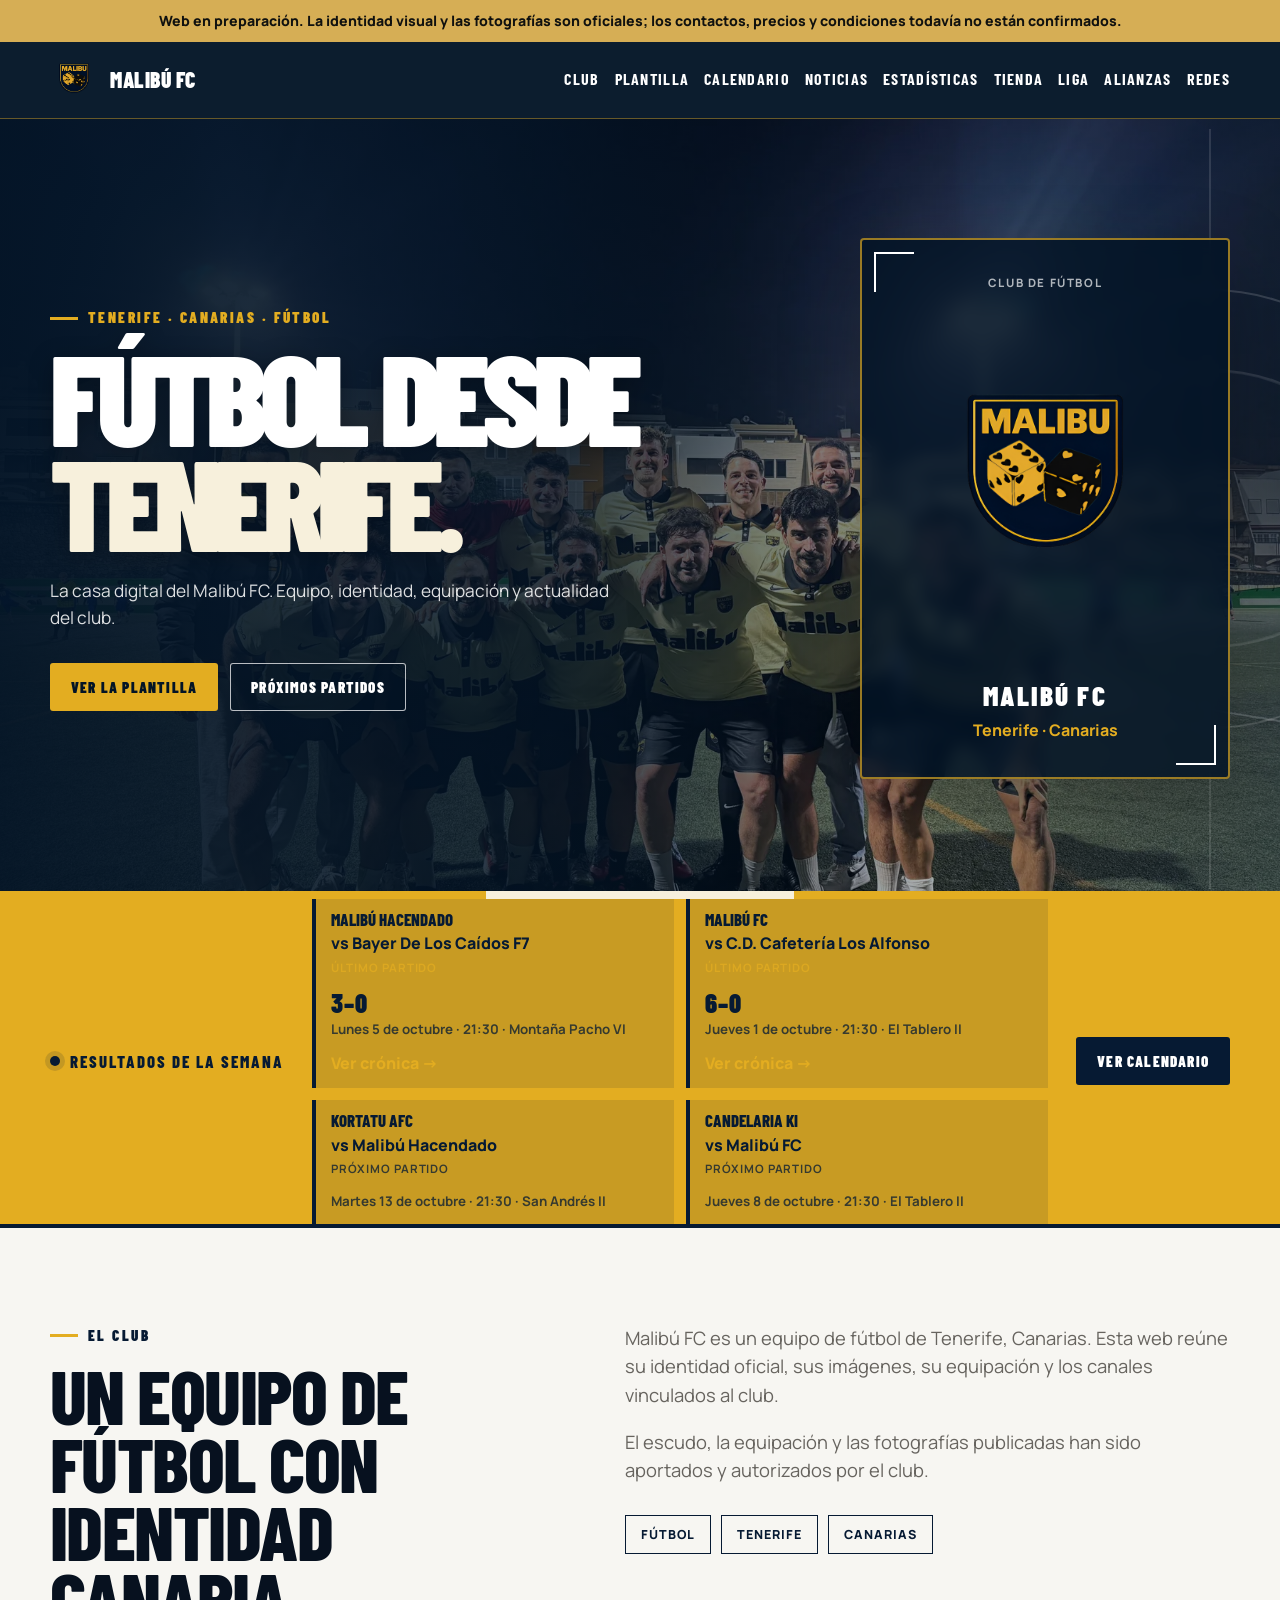
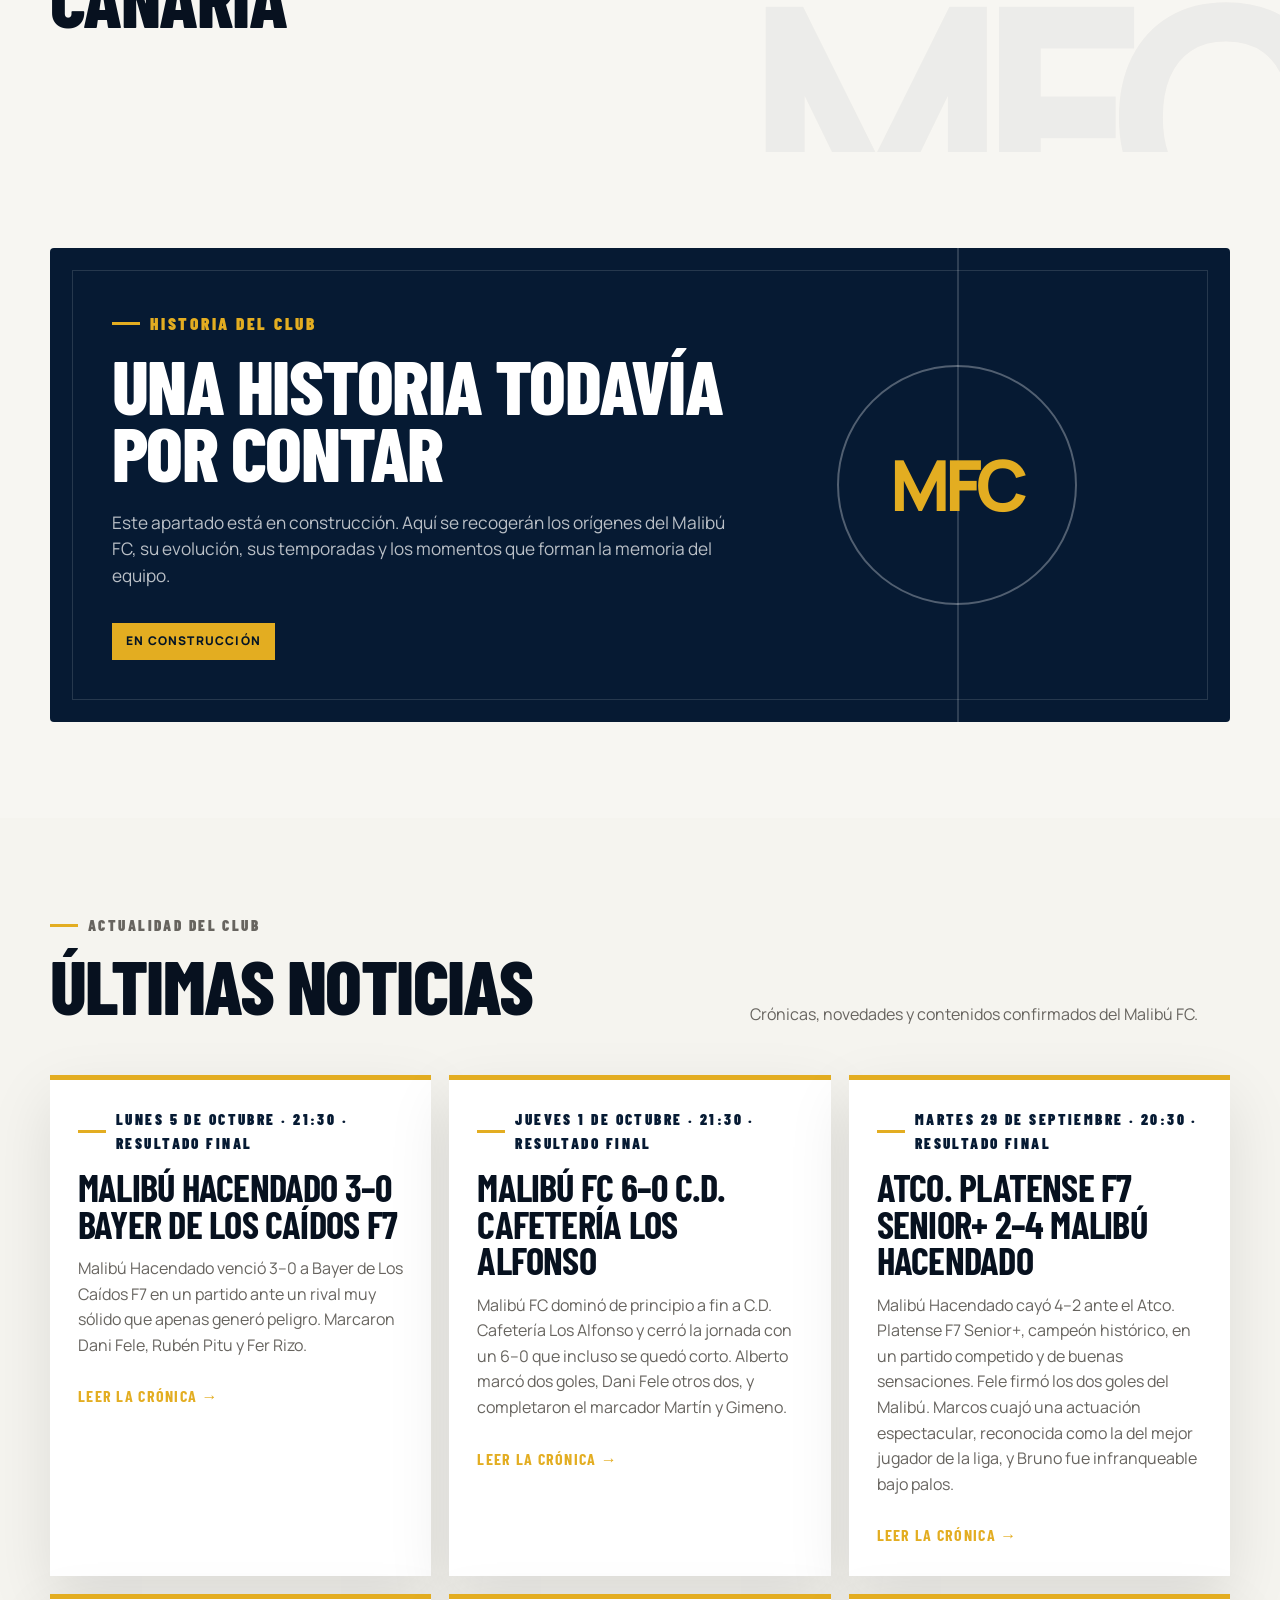
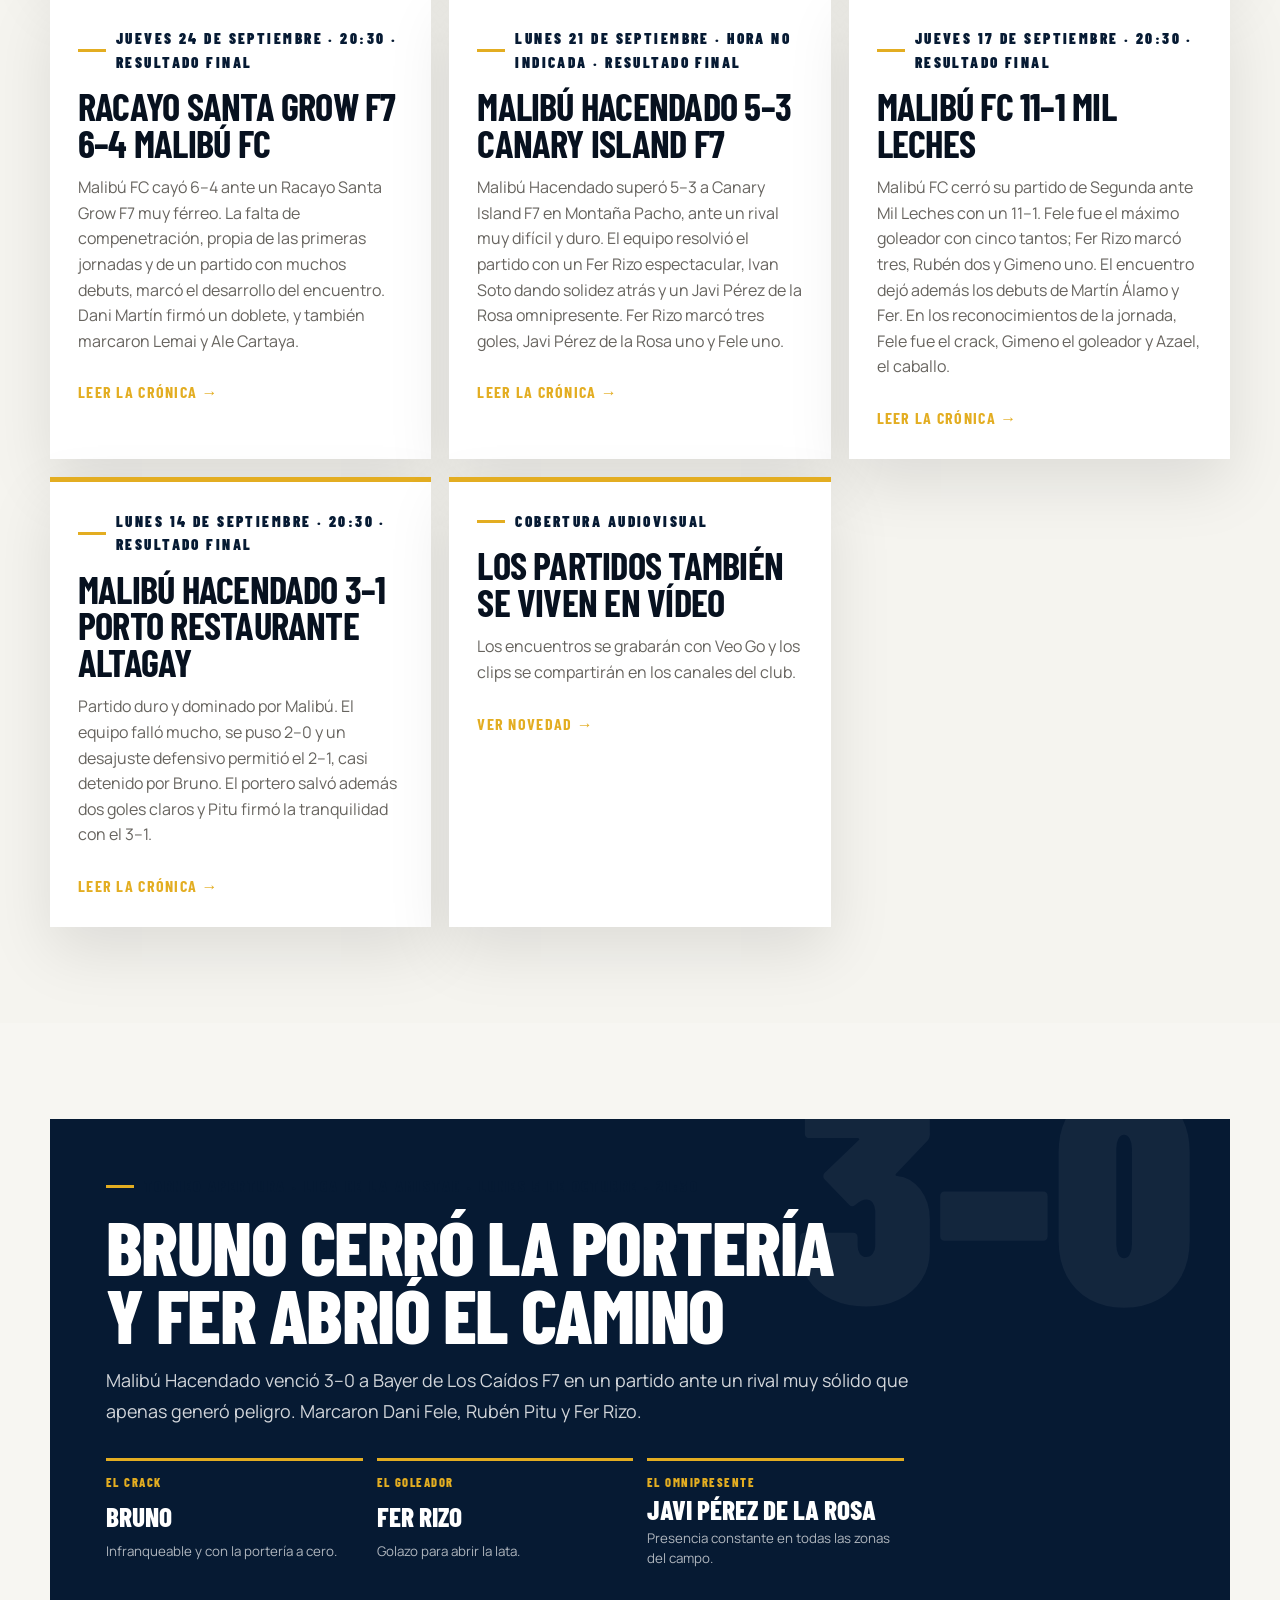
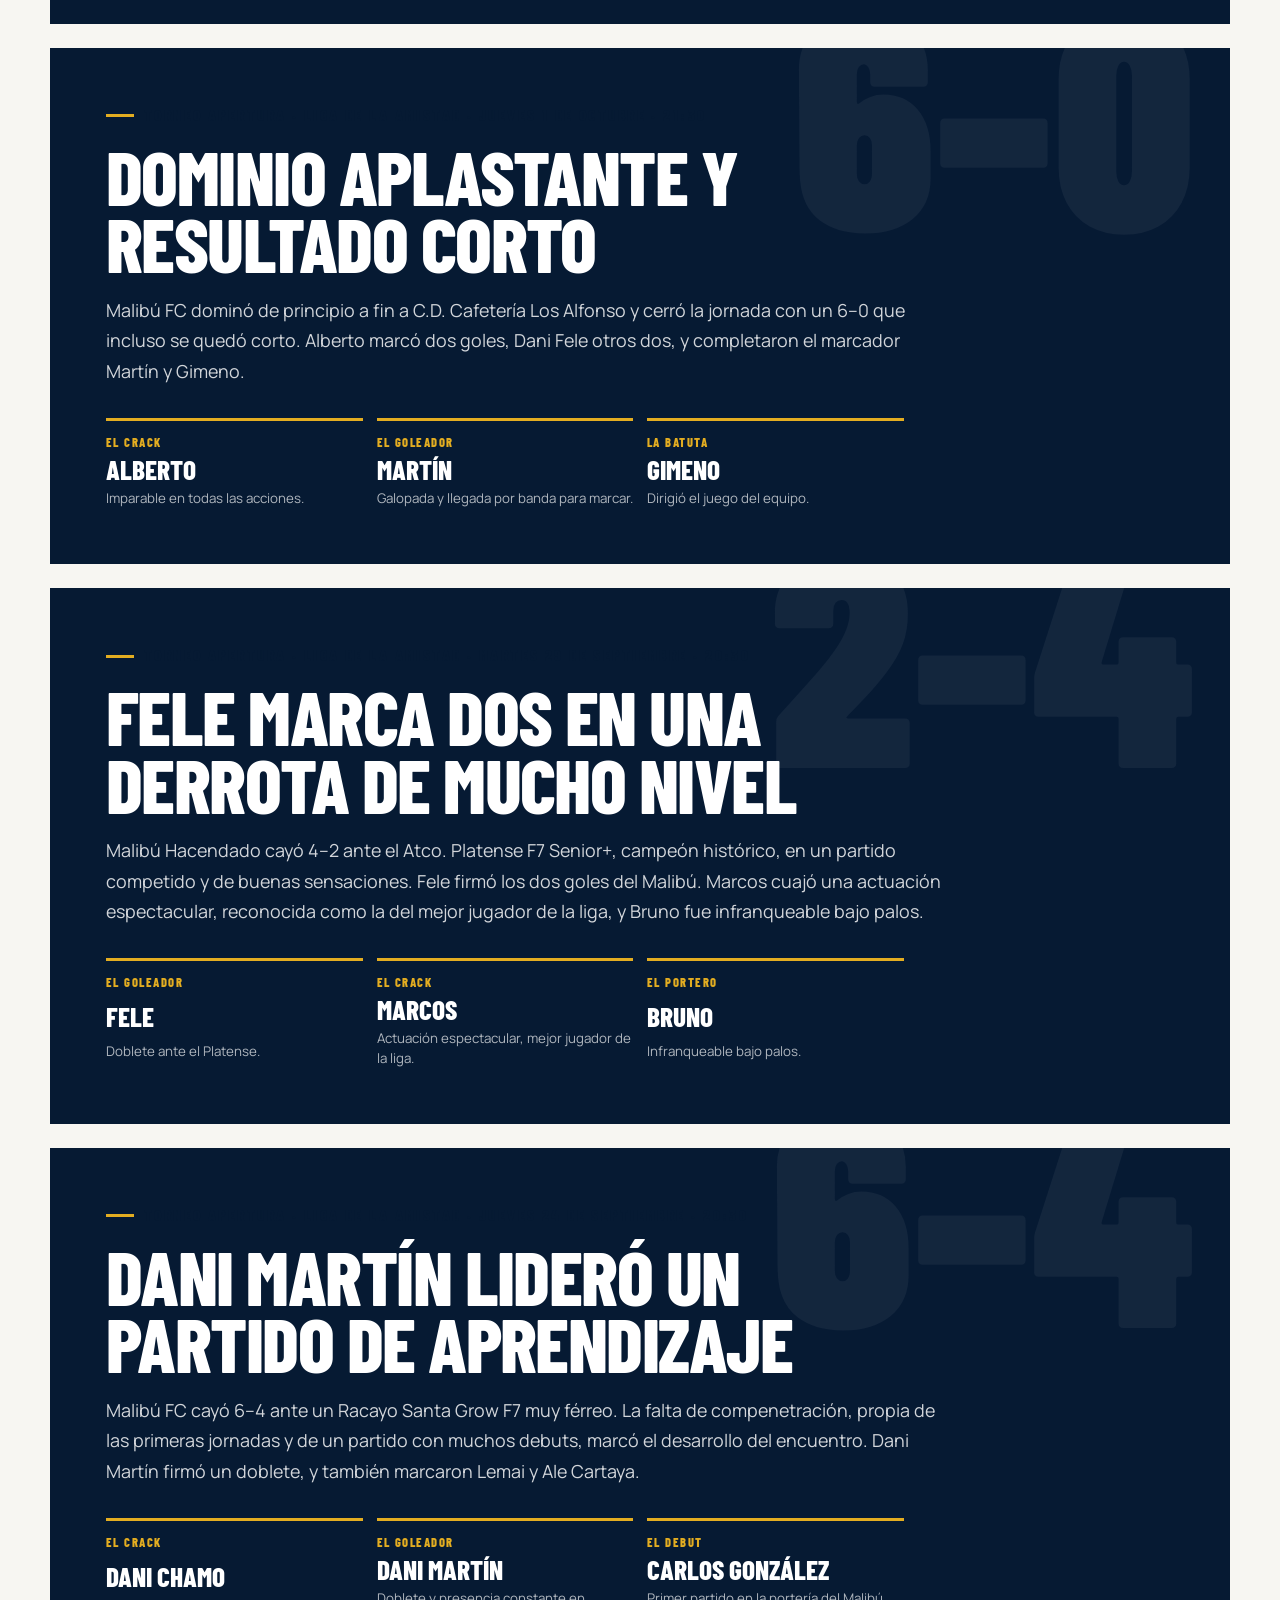
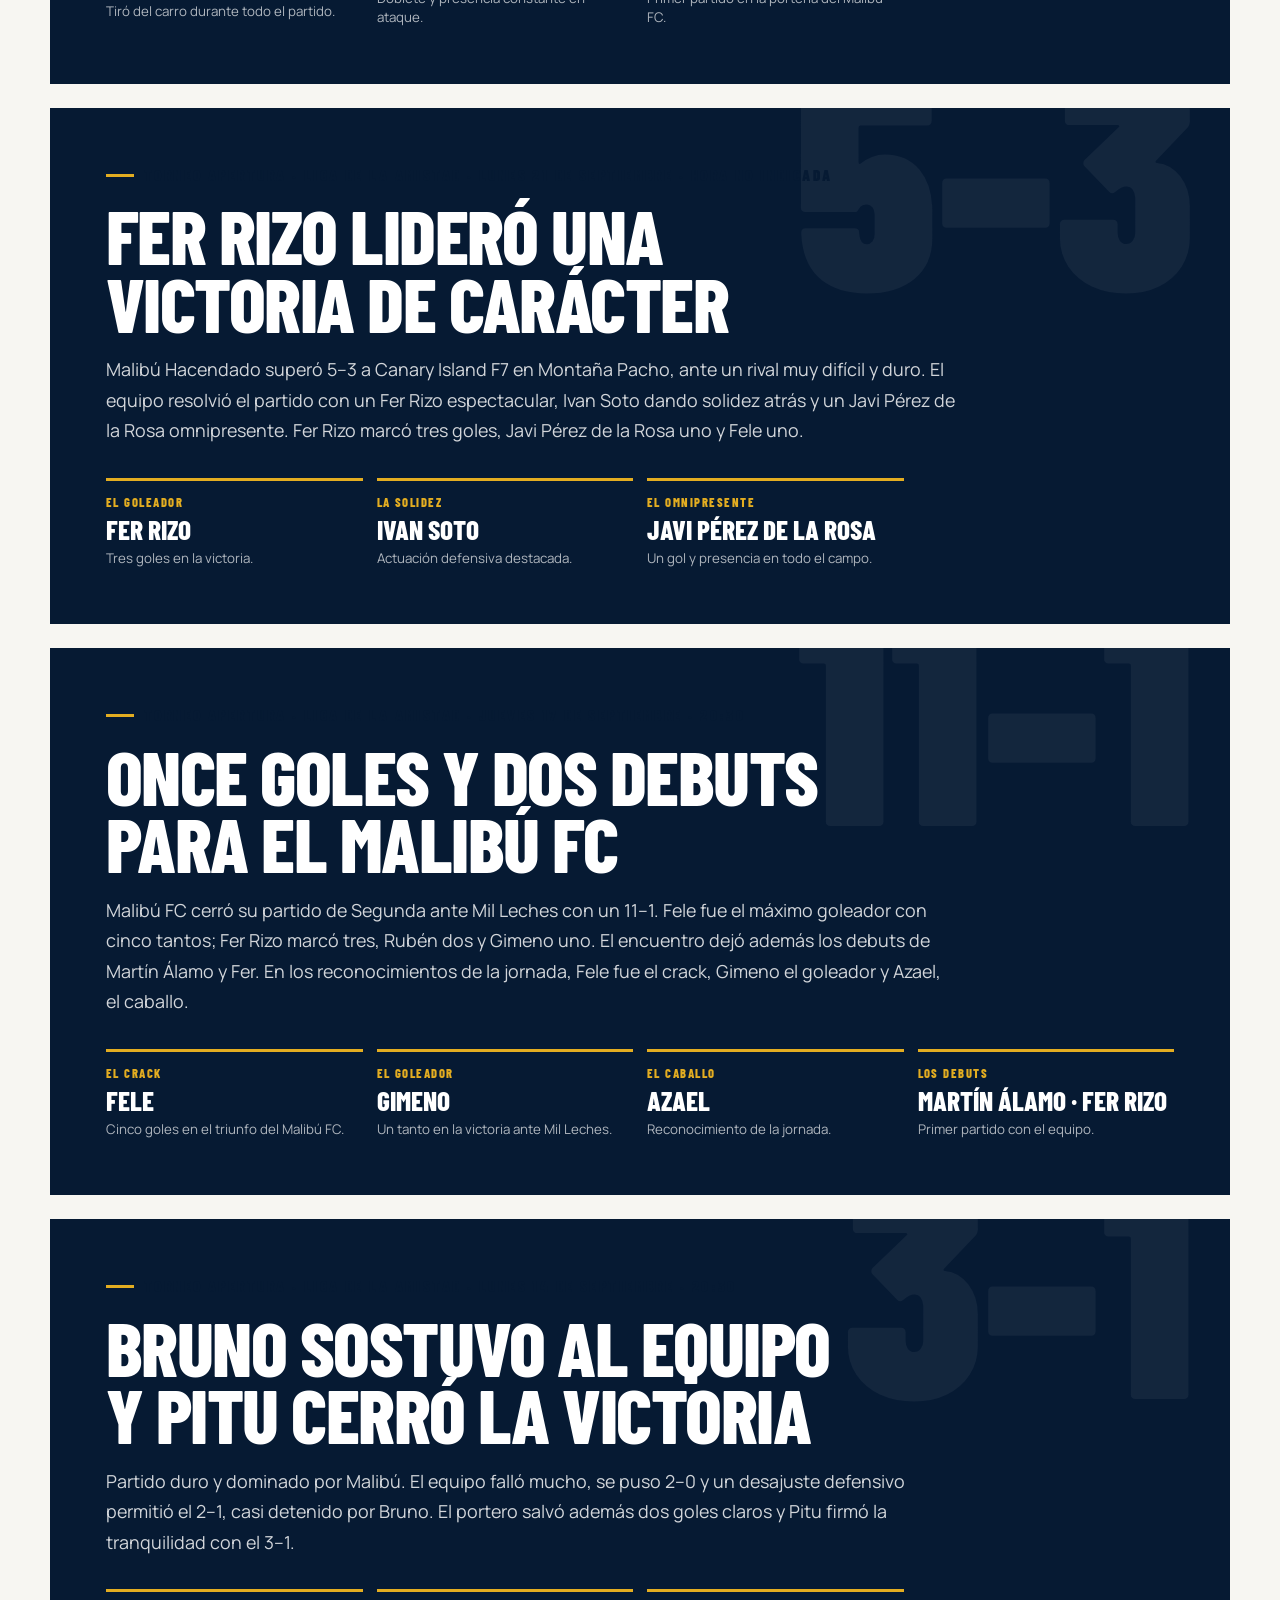
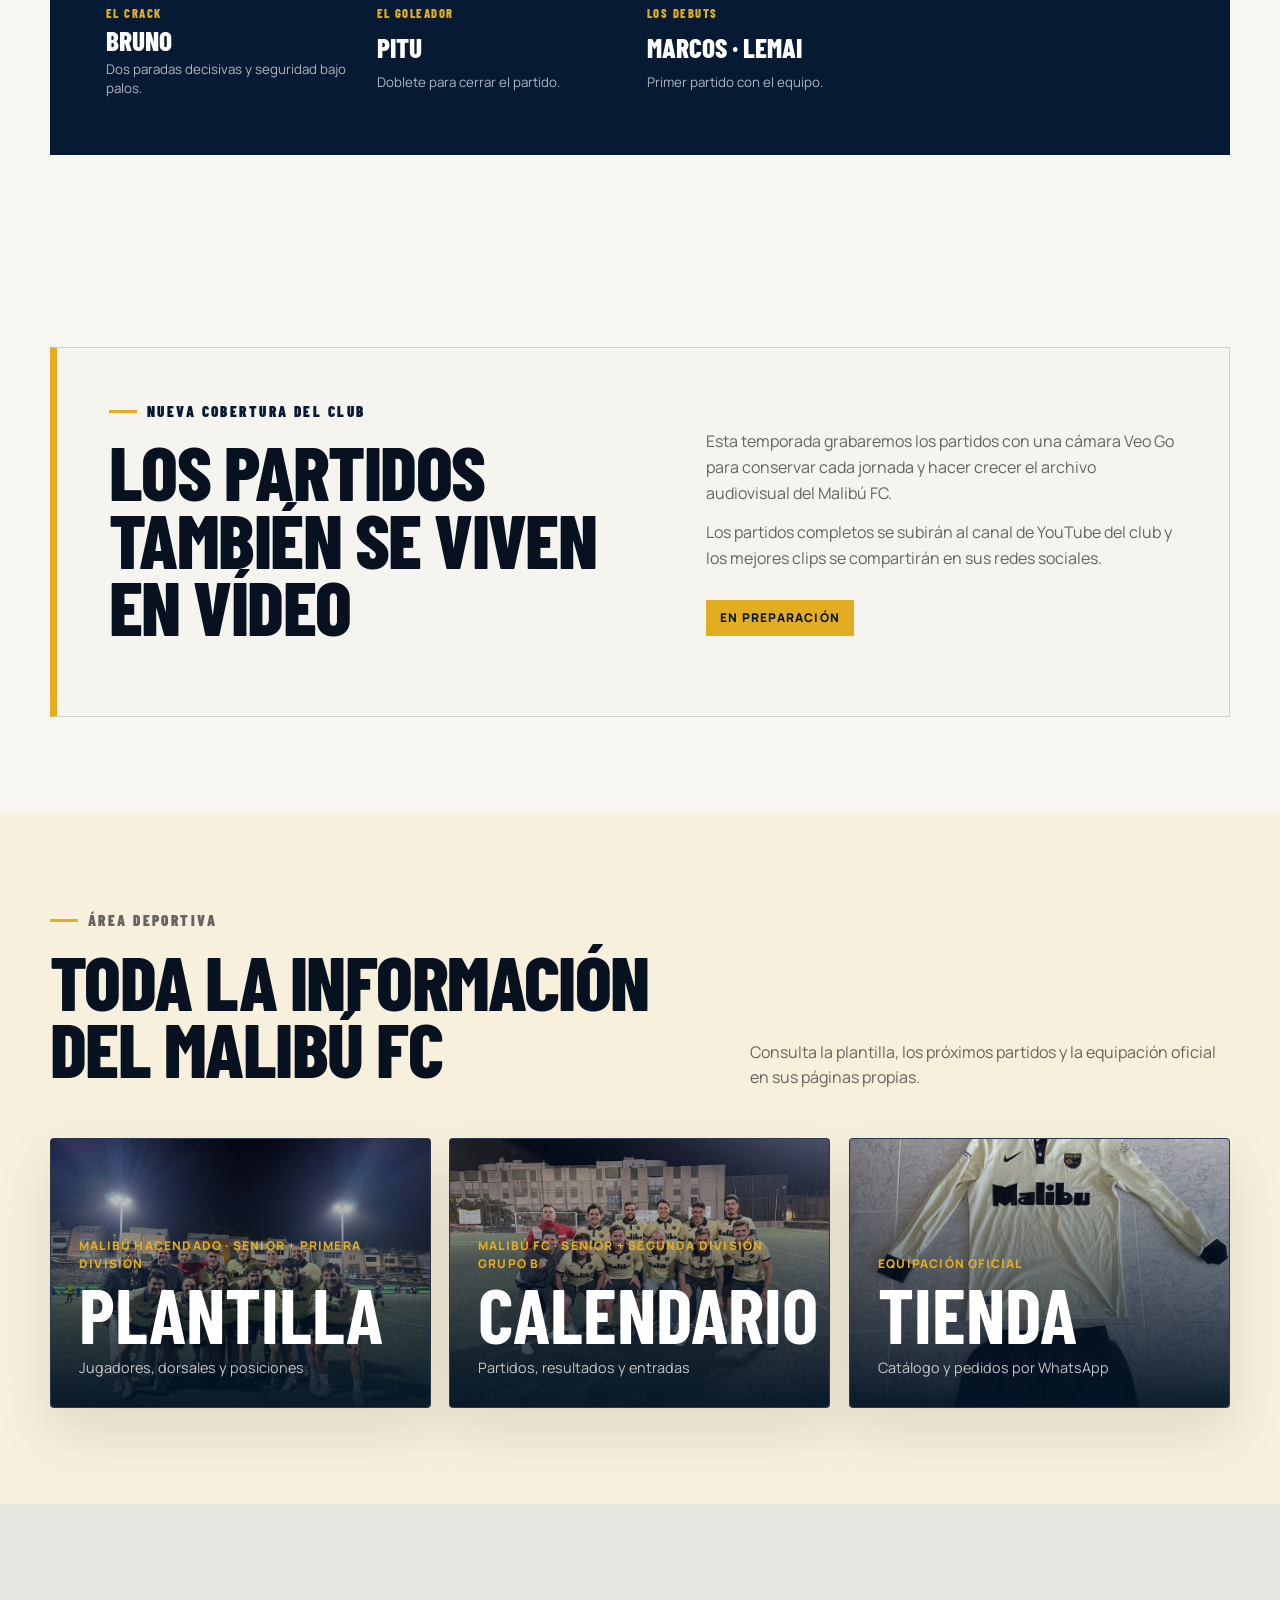
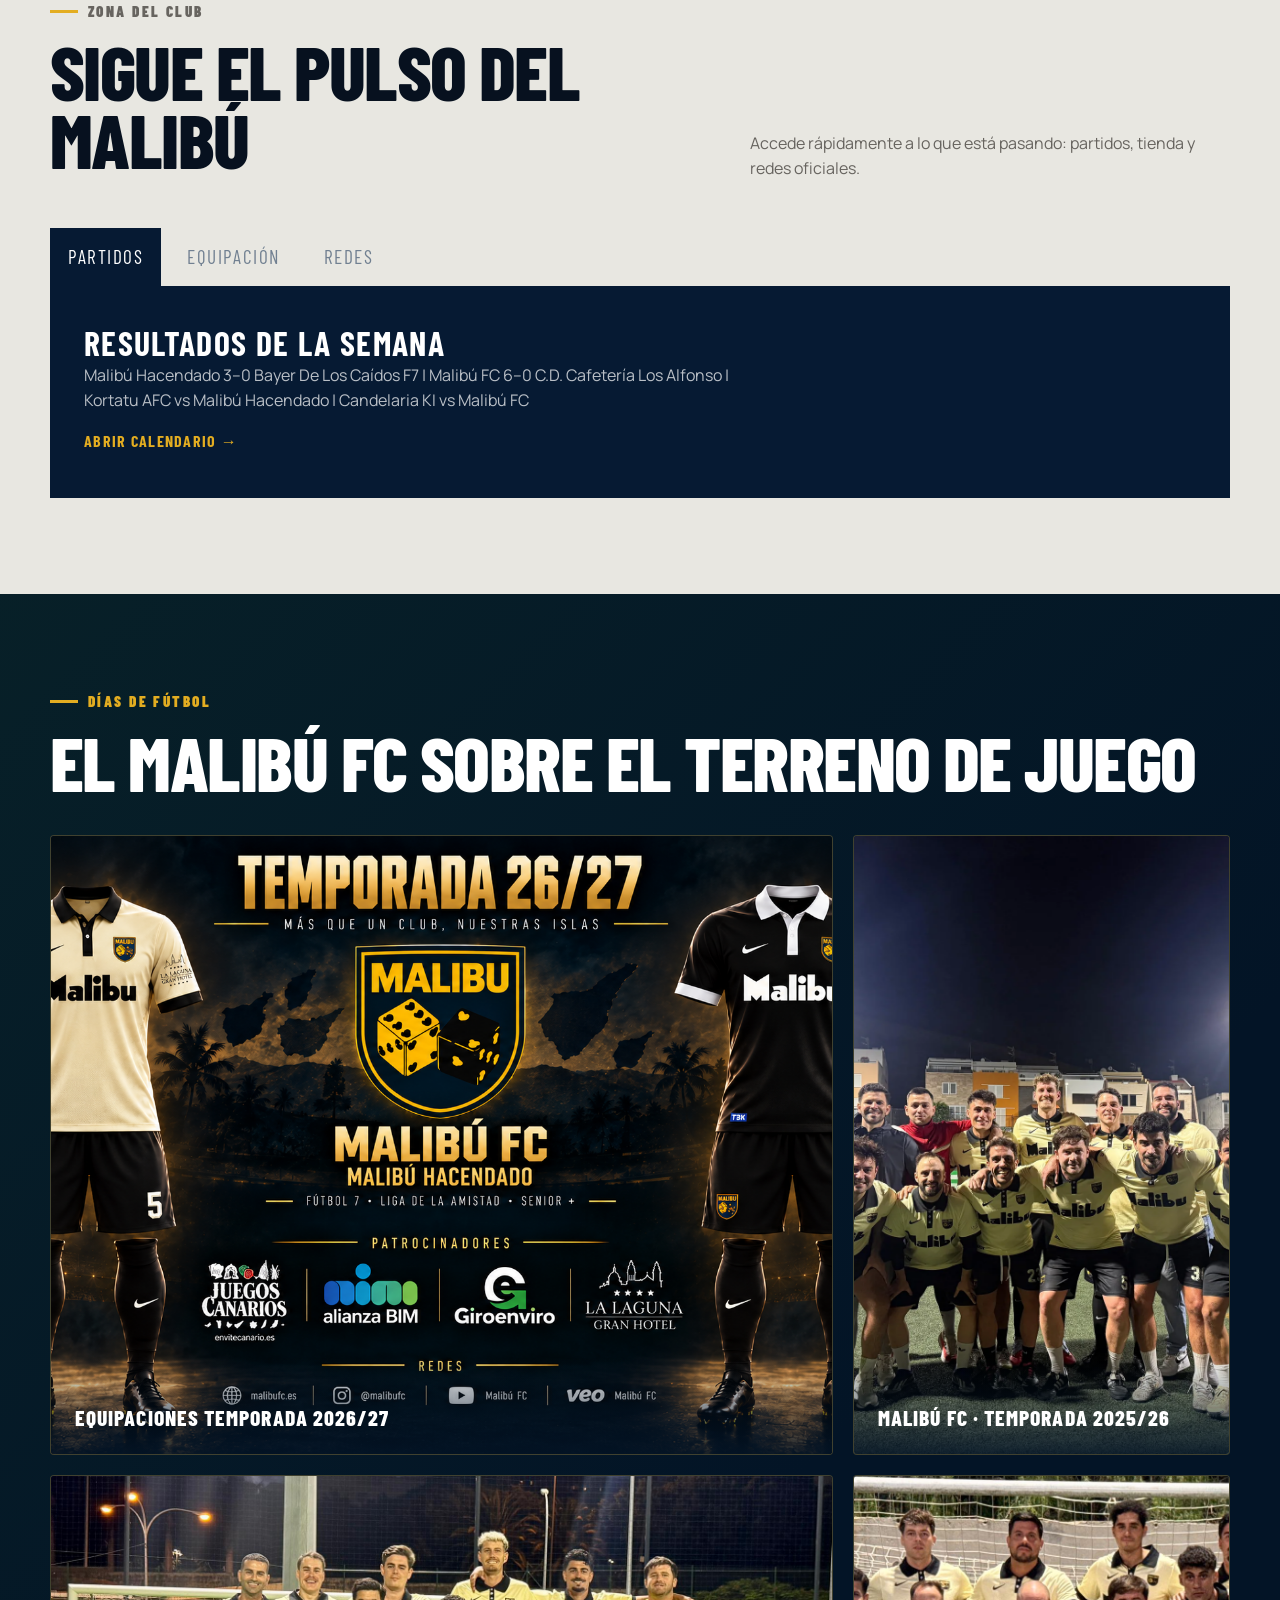
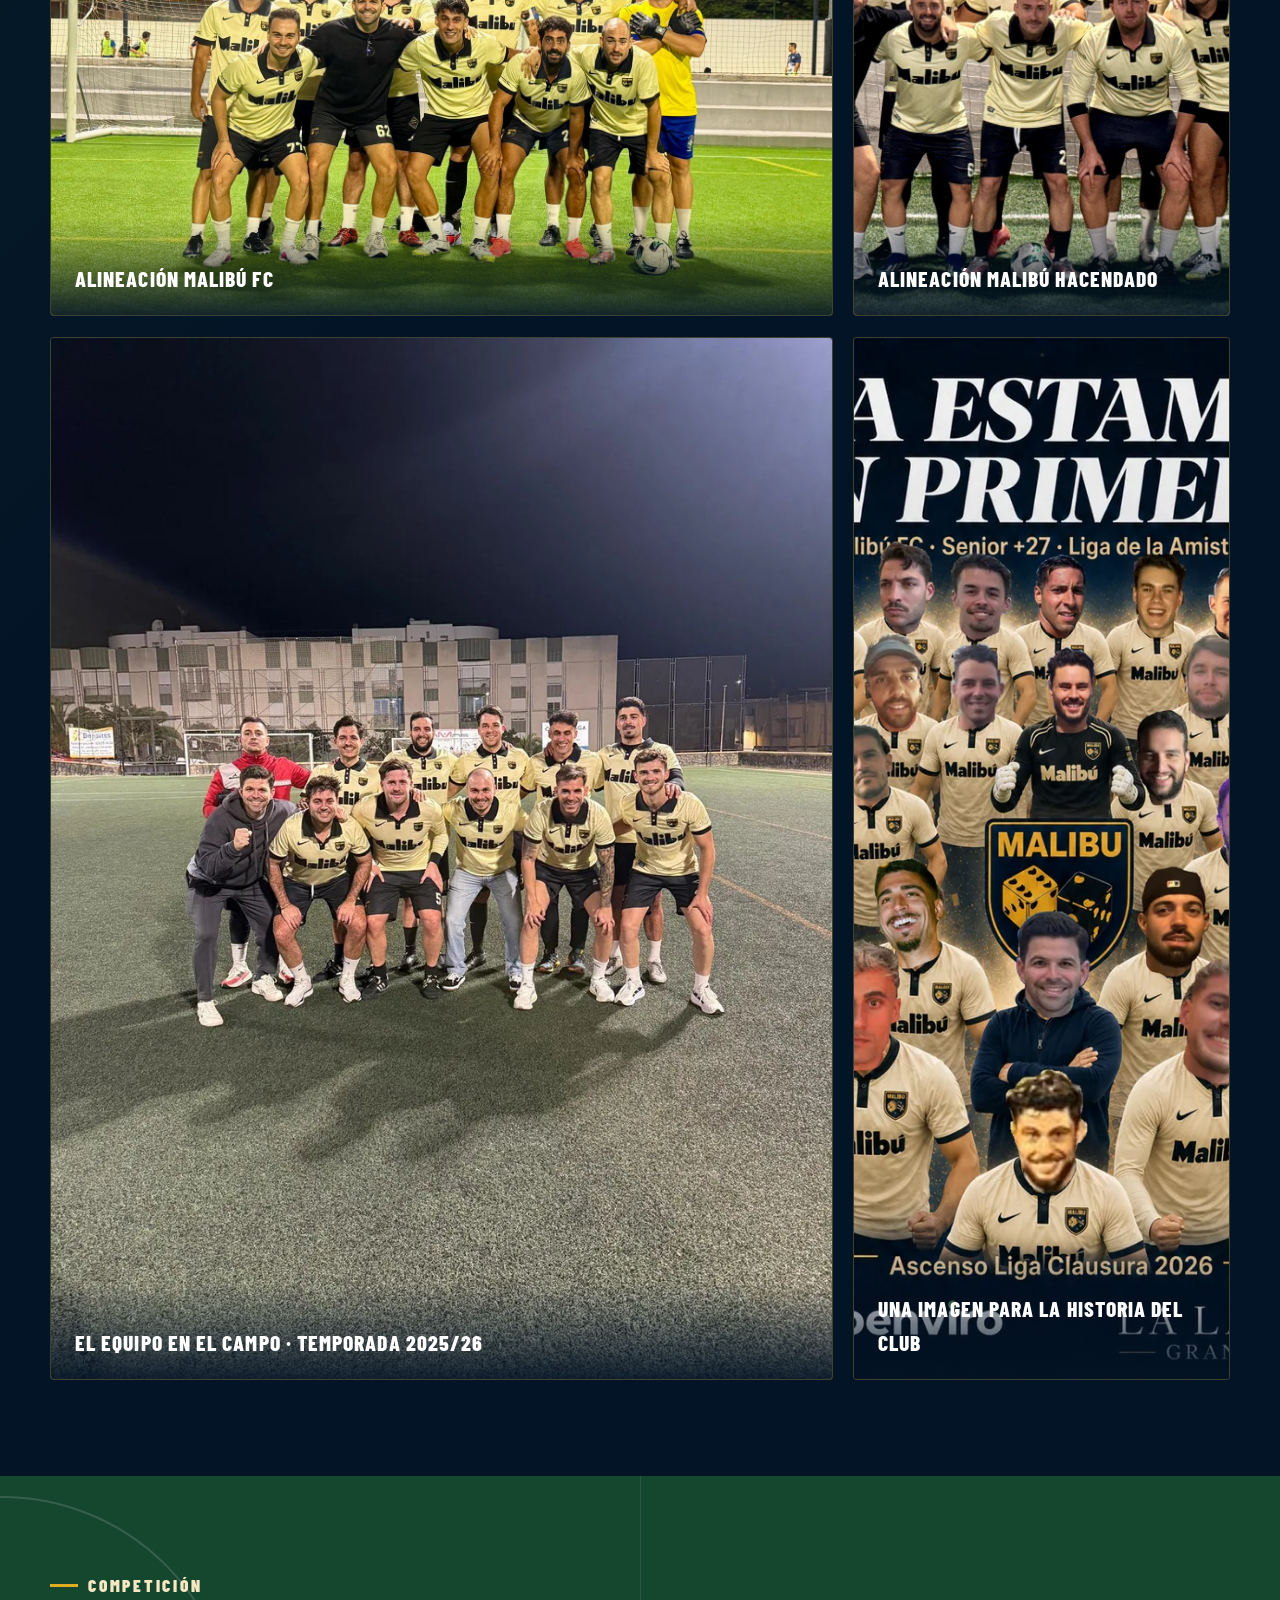
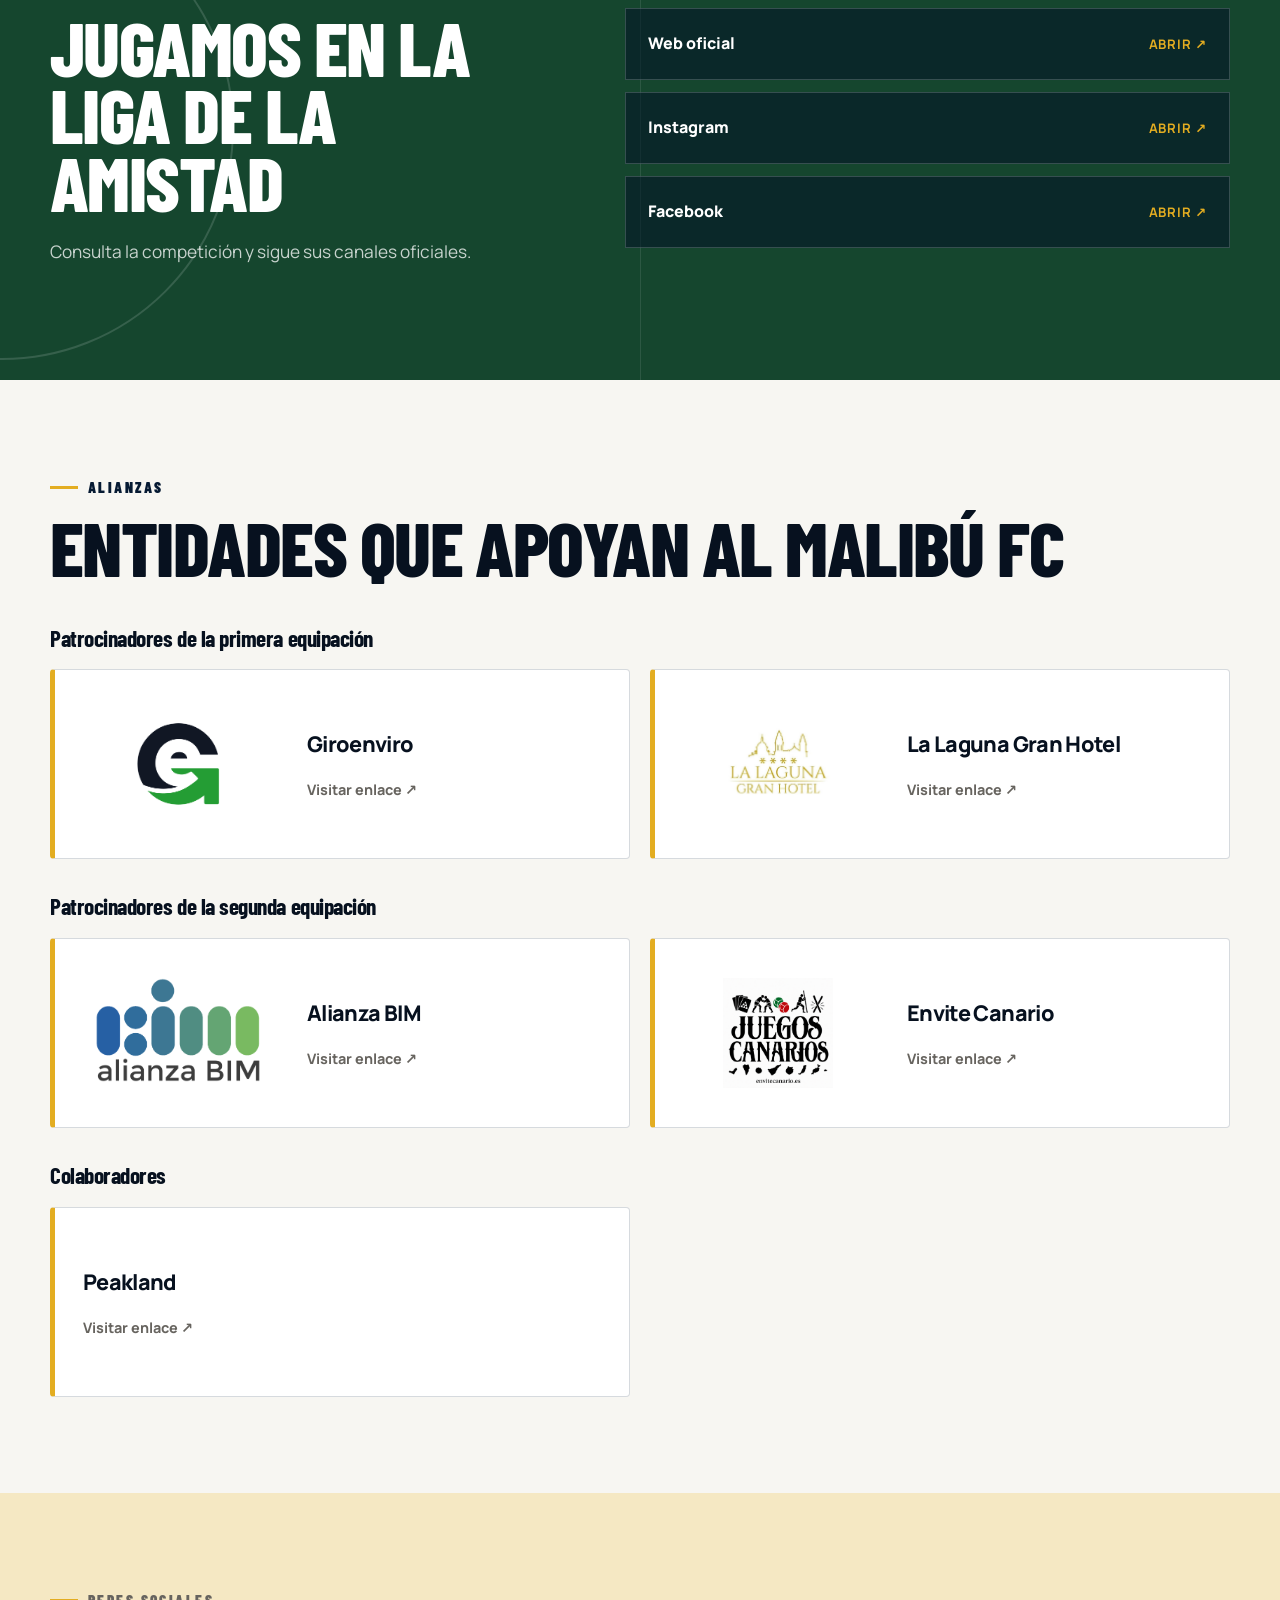
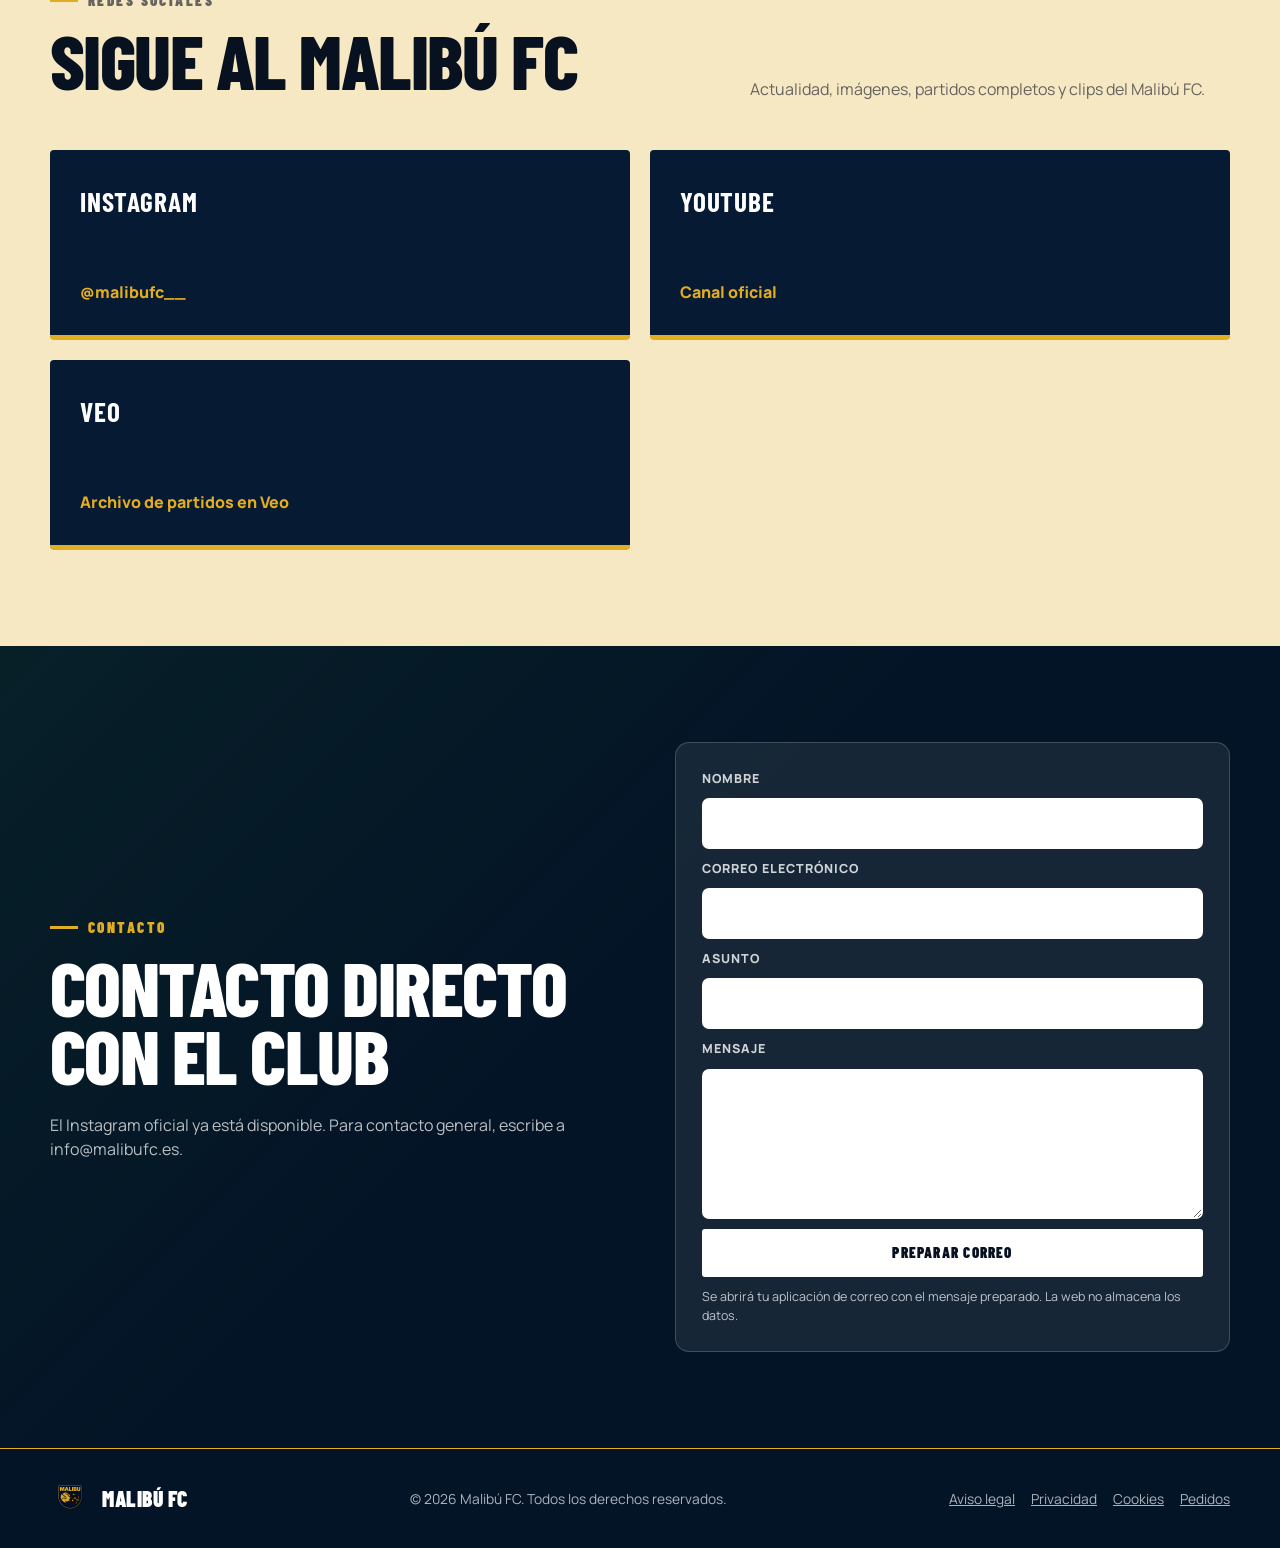
==== commit af816799: "Añade interacción de balón en la portada" ====
--- a/index.html
+++ b/index.html
@@ -16,10 +16,10 @@
   <link rel="preconnect" href="https://fonts.googleapis.com">
   <link rel="preconnect" href="https://fonts.gstatic.com" crossorigin>
   <link href="https://fonts.googleapis.com/css2?family=Barlow+Condensed:wght@500;600;700;800;900&family=Manrope:wght@400;500;600;700;800&display=swap" rel="stylesheet">
-    <link rel="stylesheet" href="css/styles.css?v=20261008-3">
+    <link rel="stylesheet" href="css/styles.css?v=20261008-4">
     <link rel="stylesheet" href="css/review.css?v=20261007-1">
-    <script defer src="js/config.js?v=20261008-3"></script>
-    <script defer src="js/app.js?v=20261008-3"></script>
+    <script defer src="js/config.js?v=20261008-4"></script>
+    <script defer src="js/app.js?v=20261008-4"></script>
 </head>
 <body>
   <a class="skip-link" href="#contenido">Saltar al contenido</a>
@@ -48,6 +48,7 @@
   <main id="contenido">
     <section class="hero">
       <div class="hero-pitch" aria-hidden="true"></div>
+      <div class="hero-interaction" aria-hidden="true"><span class="hero-ball">⚽</span></div>
       <div class="container hero-grid">
         <div class="hero-copy">
           <p class="eyebrow">Tenerife · Canarias · Fútbol</p>
--- a/css/styles.css
+++ b/css/styles.css
@@ -207,6 +207,12 @@
 .hero-grid { position: relative; z-index: 2; }
 .hero-pitch { position: absolute; z-index: 1; width: 440px; height: 440px; right: -150px; top: 50%; transform: translateY(-50%); border: 2px solid rgba(255,255,255,.16); border-radius: 50%; }
 .hero-pitch::before { content: ""; position: absolute; width: 2px; height: 760px; left: 50%; top: 50%; transform: translate(-50%,-50%); background: rgba(255,255,255,.12); }
+.hero-interaction { position: absolute; inset: 0; z-index: 1; overflow: hidden; pointer-events: none; opacity: 0; transition: opacity .35s ease; --trail-x: 50%; --trail-y: 50%; }
+.hero-interaction.is-active { opacity: 1; }
+.hero-interaction::after { content: ""; position: absolute; width: 260px; height: 150px; left: var(--trail-x); top: var(--trail-y); transform: translate(-50%, -50%); border-radius: 50%; background: radial-gradient(ellipse, rgba(122, 190, 75, .22), rgba(122, 190, 75, .08) 38%, transparent 72%); filter: blur(10px); transition: left .18s ease-out, top .18s ease-out; }
+.hero-ball { position: absolute; left: 0; top: 0; display: grid; width: 44px; height: 44px; place-items: center; font-size: 2.1rem; line-height: 1; filter: drop-shadow(0 9px 8px rgba(0,0,0,.42)); will-change: transform; transform-origin: center; }
+.hero-ripple { position: absolute; width: 18px; height: 18px; margin: -9px 0 0 -9px; border: 2px solid rgba(201, 232, 129, .78); border-radius: 50%; box-shadow: 0 0 0 1px rgba(3,20,38,.22), 0 0 18px rgba(110, 184, 69, .55); animation: grass-ripple .8s ease-out forwards; }
+@keyframes grass-ripple { 0% { opacity: .82; transform: scale(.45) rotate(-8deg); } 65% { opacity: .38; } 100% { opacity: 0; transform: scale(8.5) rotate(12deg); } }
 .hero .eyebrow { color: var(--gold); }
 .hero h1 { max-width: 760px; font-weight: 950; text-transform: uppercase; letter-spacing: -.065em; text-shadow: 0 4px 24px rgba(0,0,0,.28); }
 .hero h1 span { color: var(--cream); }
@@ -467,3 +473,7 @@
 
 .product-card { position: relative; }
 .product-status { position: absolute; top: 18px; left: 18px; z-index: 2; padding: 7px 10px; color: #60440d; background: #fff0c7; box-shadow: 0 6px 18px rgba(3,20,38,.18); font-size: .68rem; font-weight: 900; text-transform: uppercase; letter-spacing: .07em; }
+
+@media (prefers-reduced-motion: reduce) {
+  .hero-interaction { display: none; }
+}
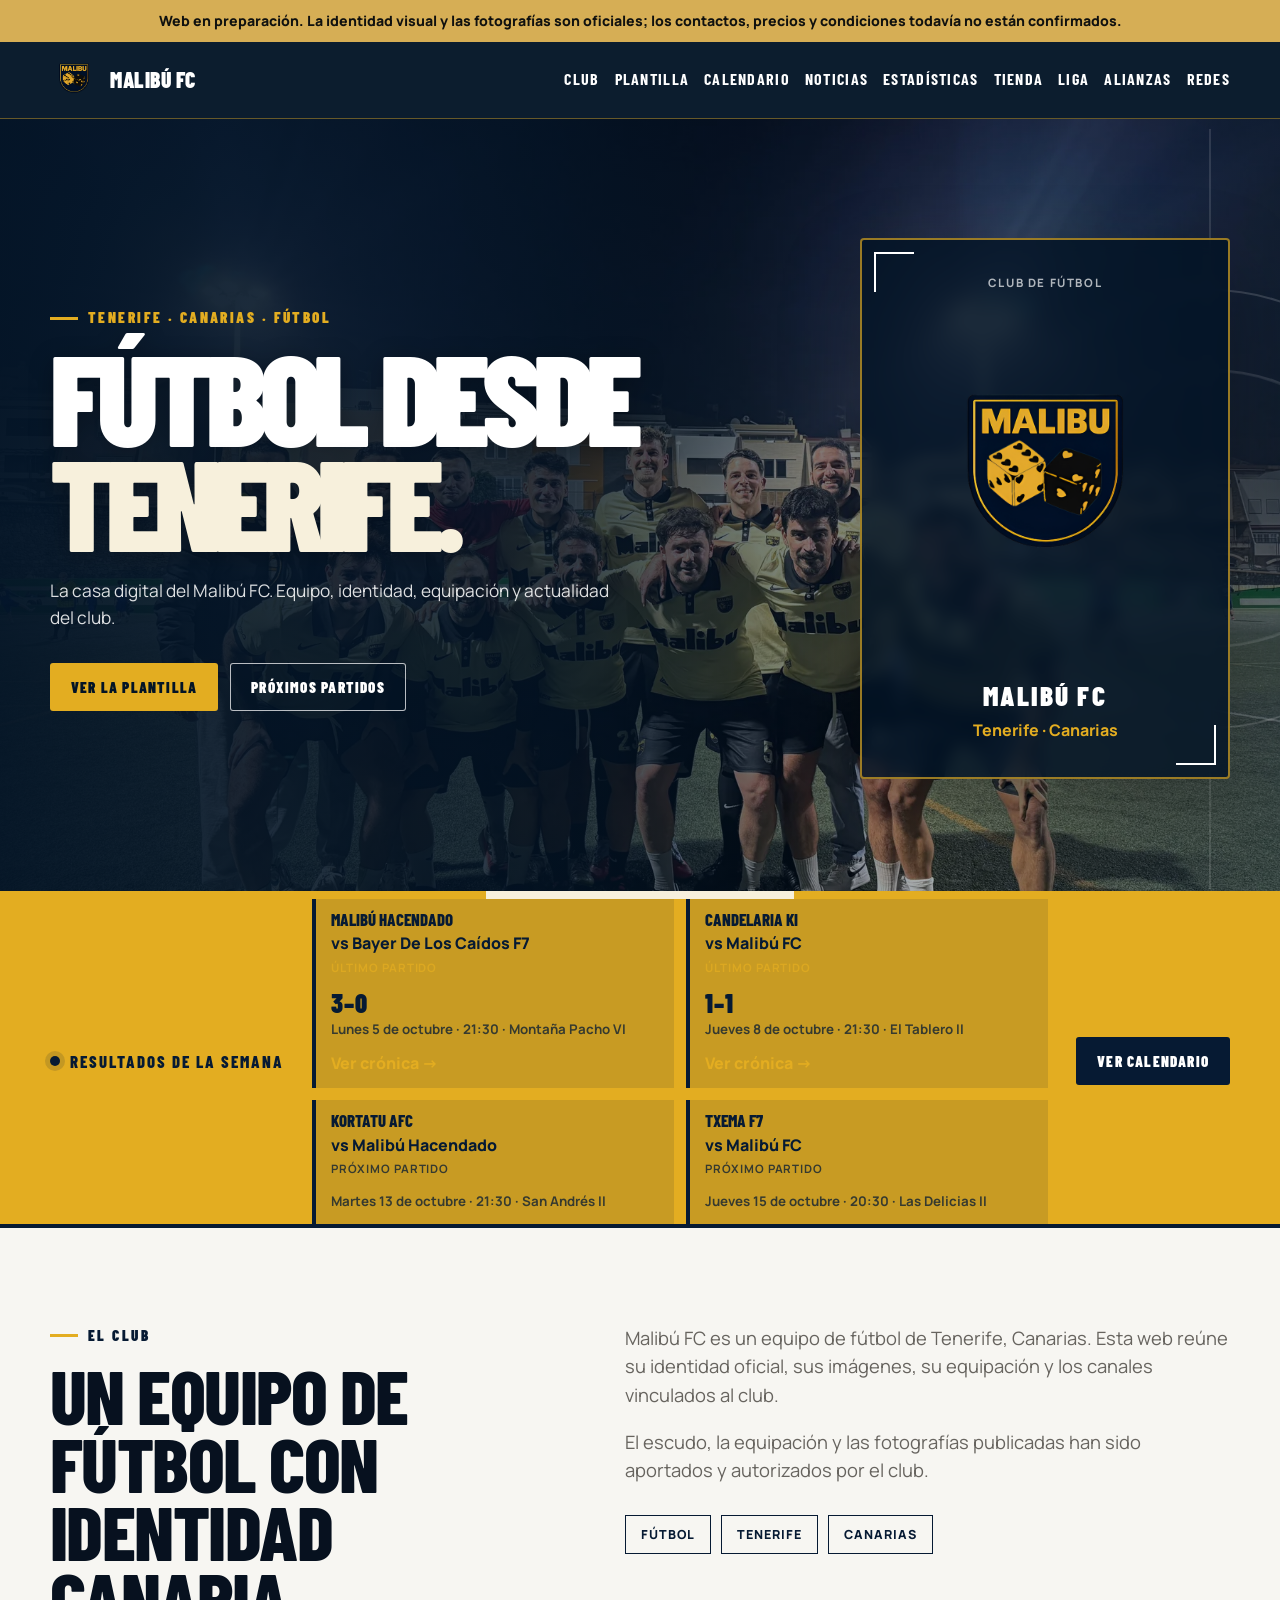
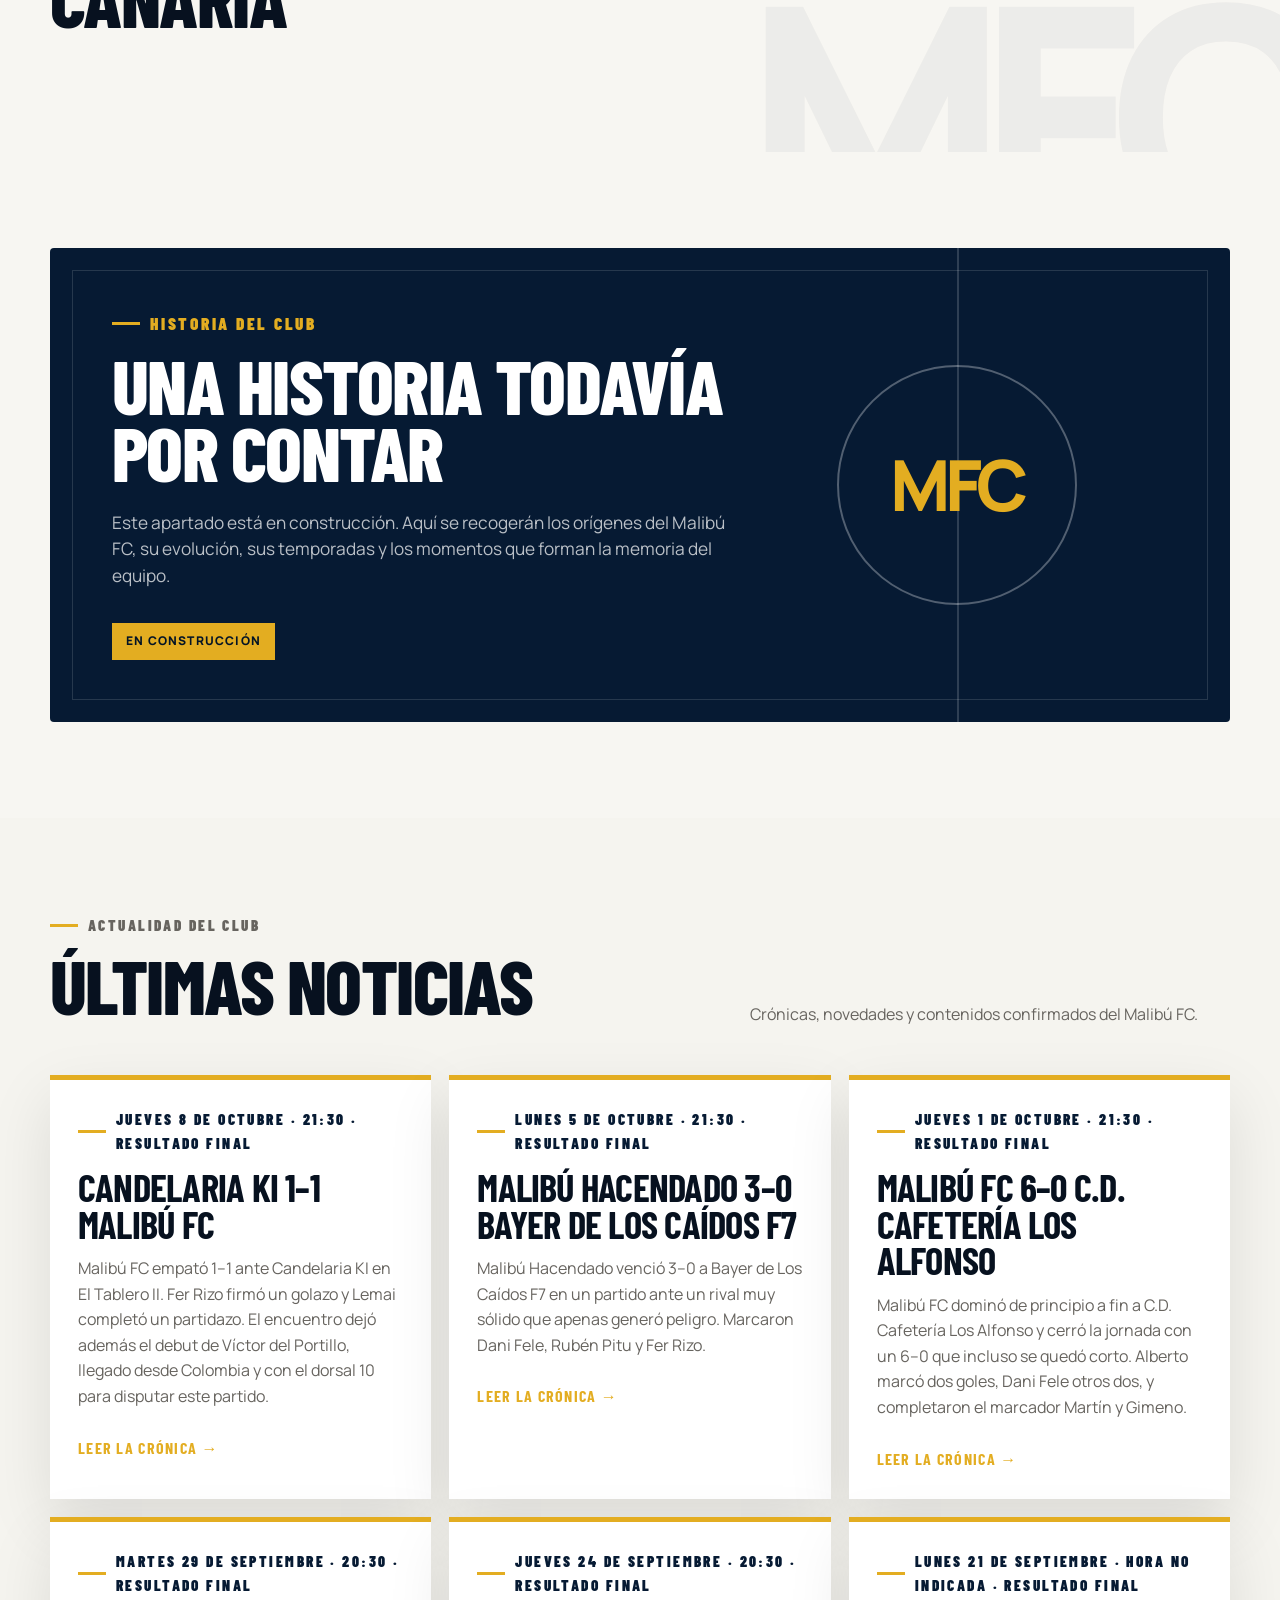
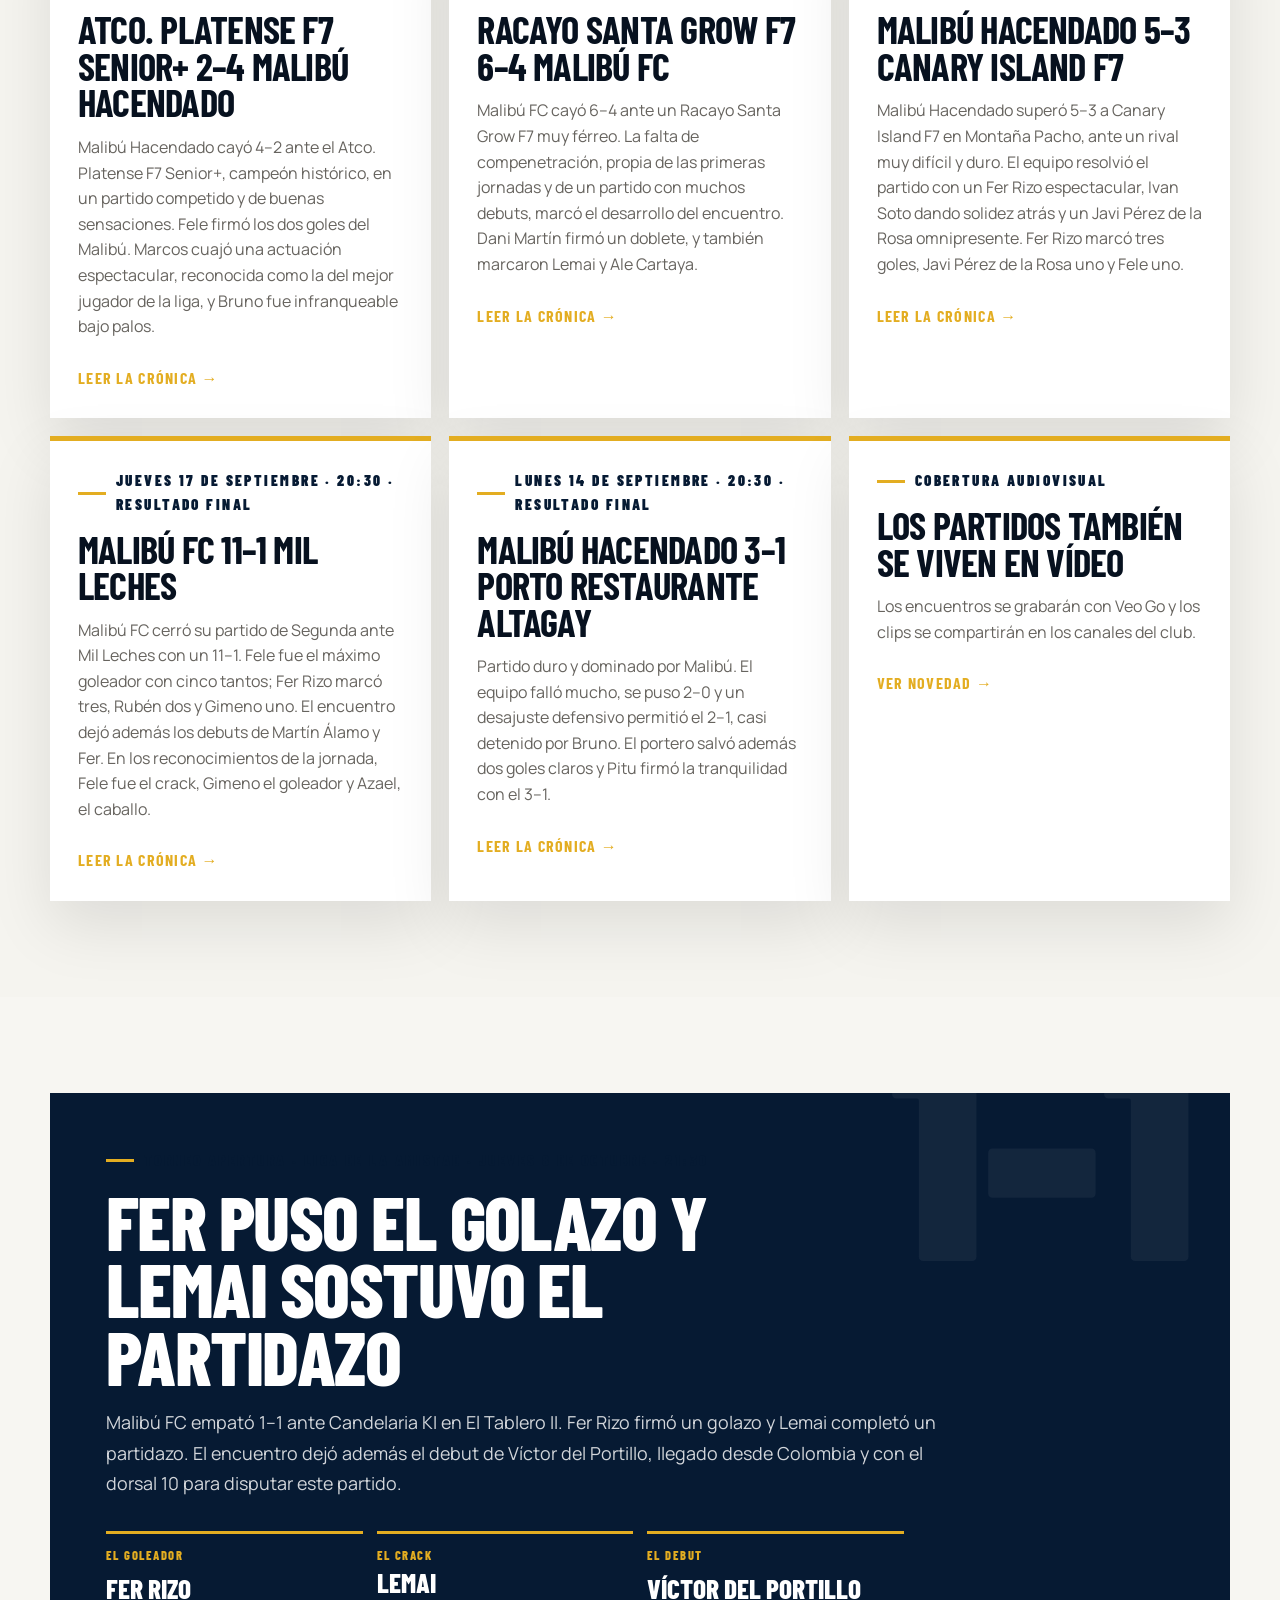
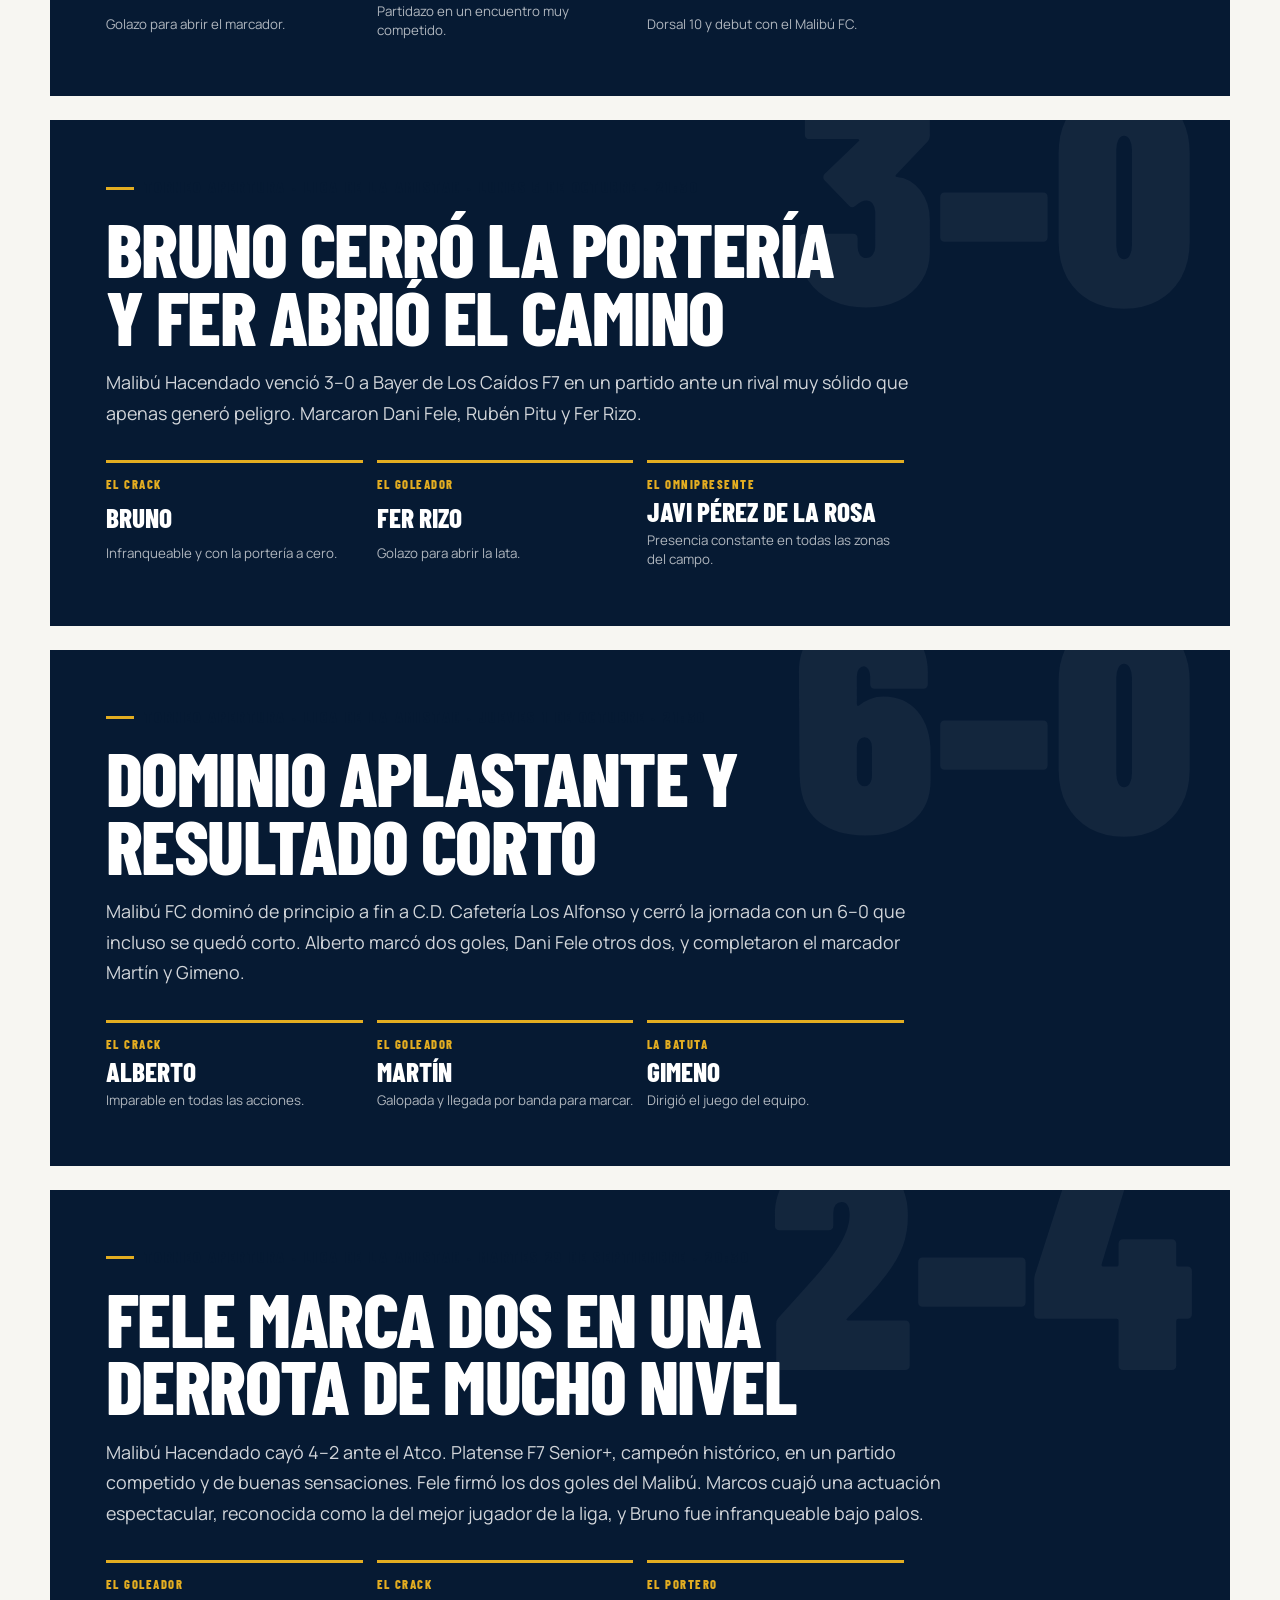
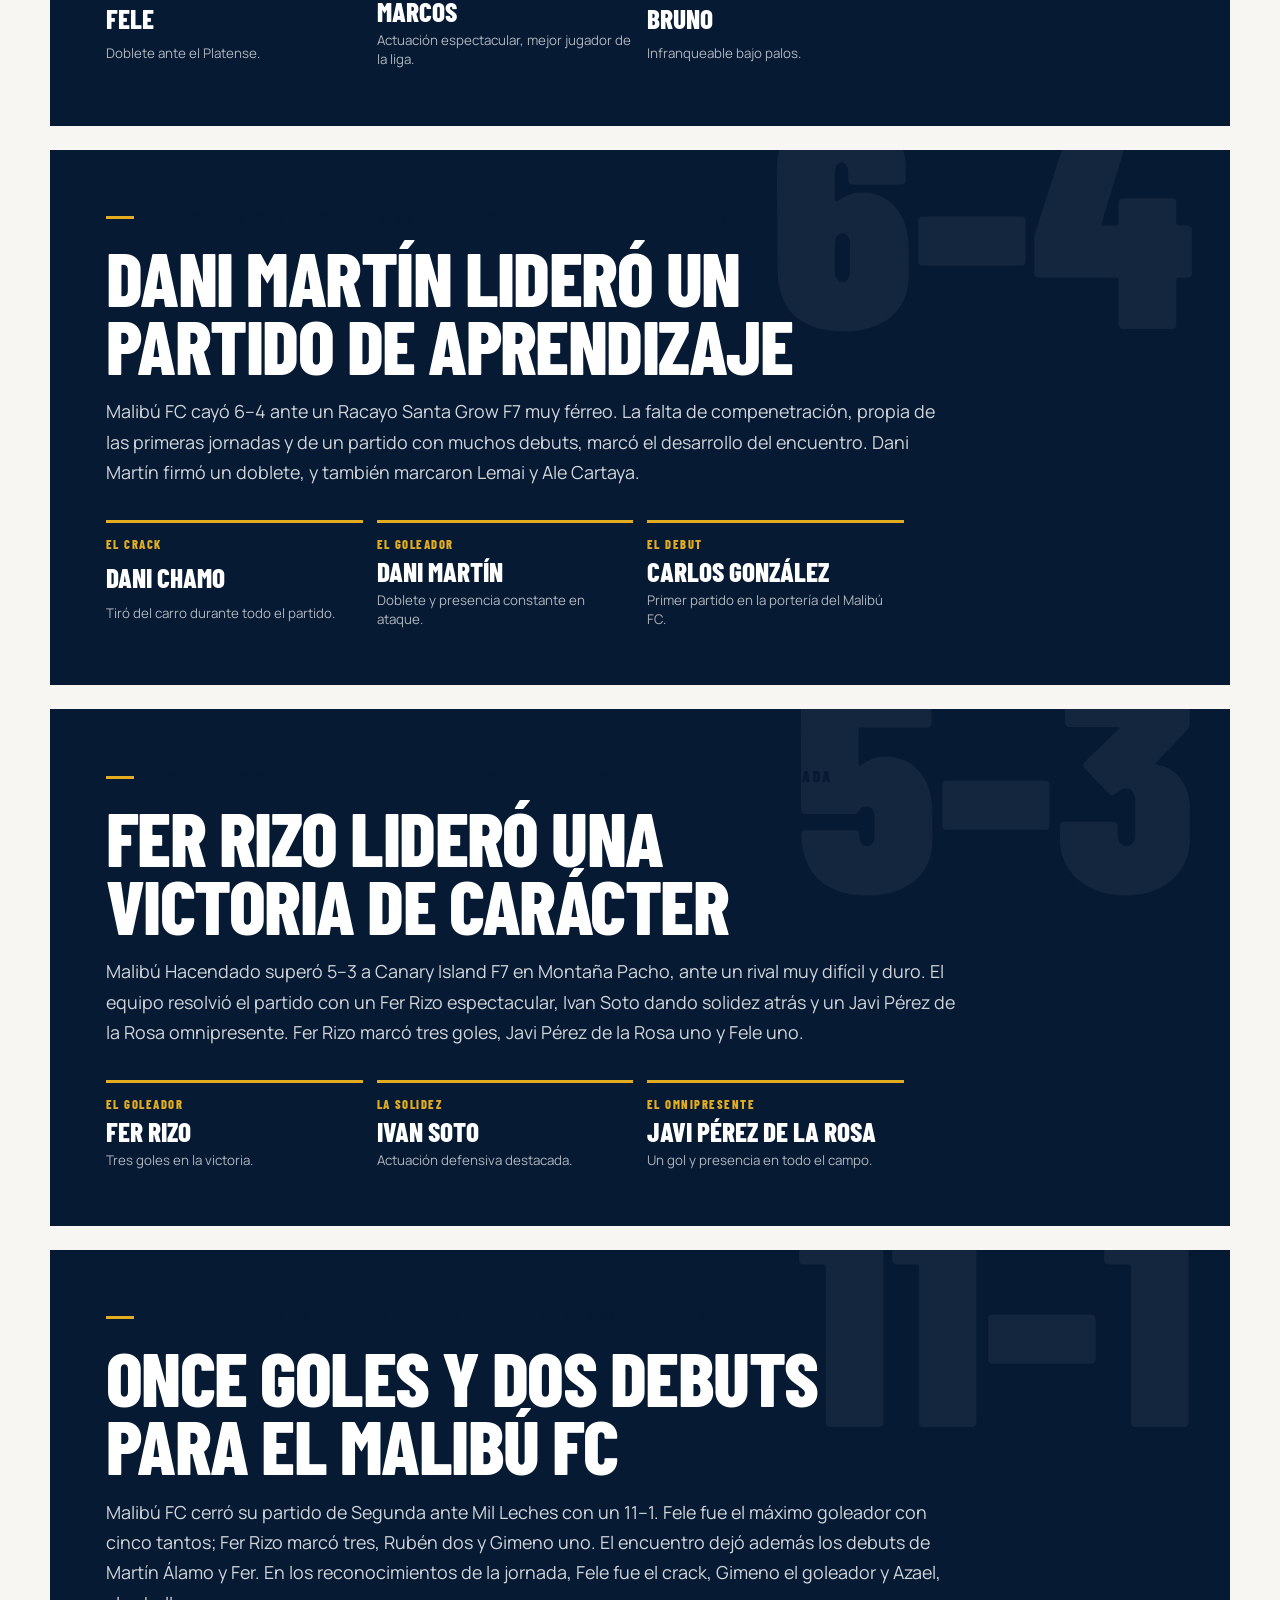
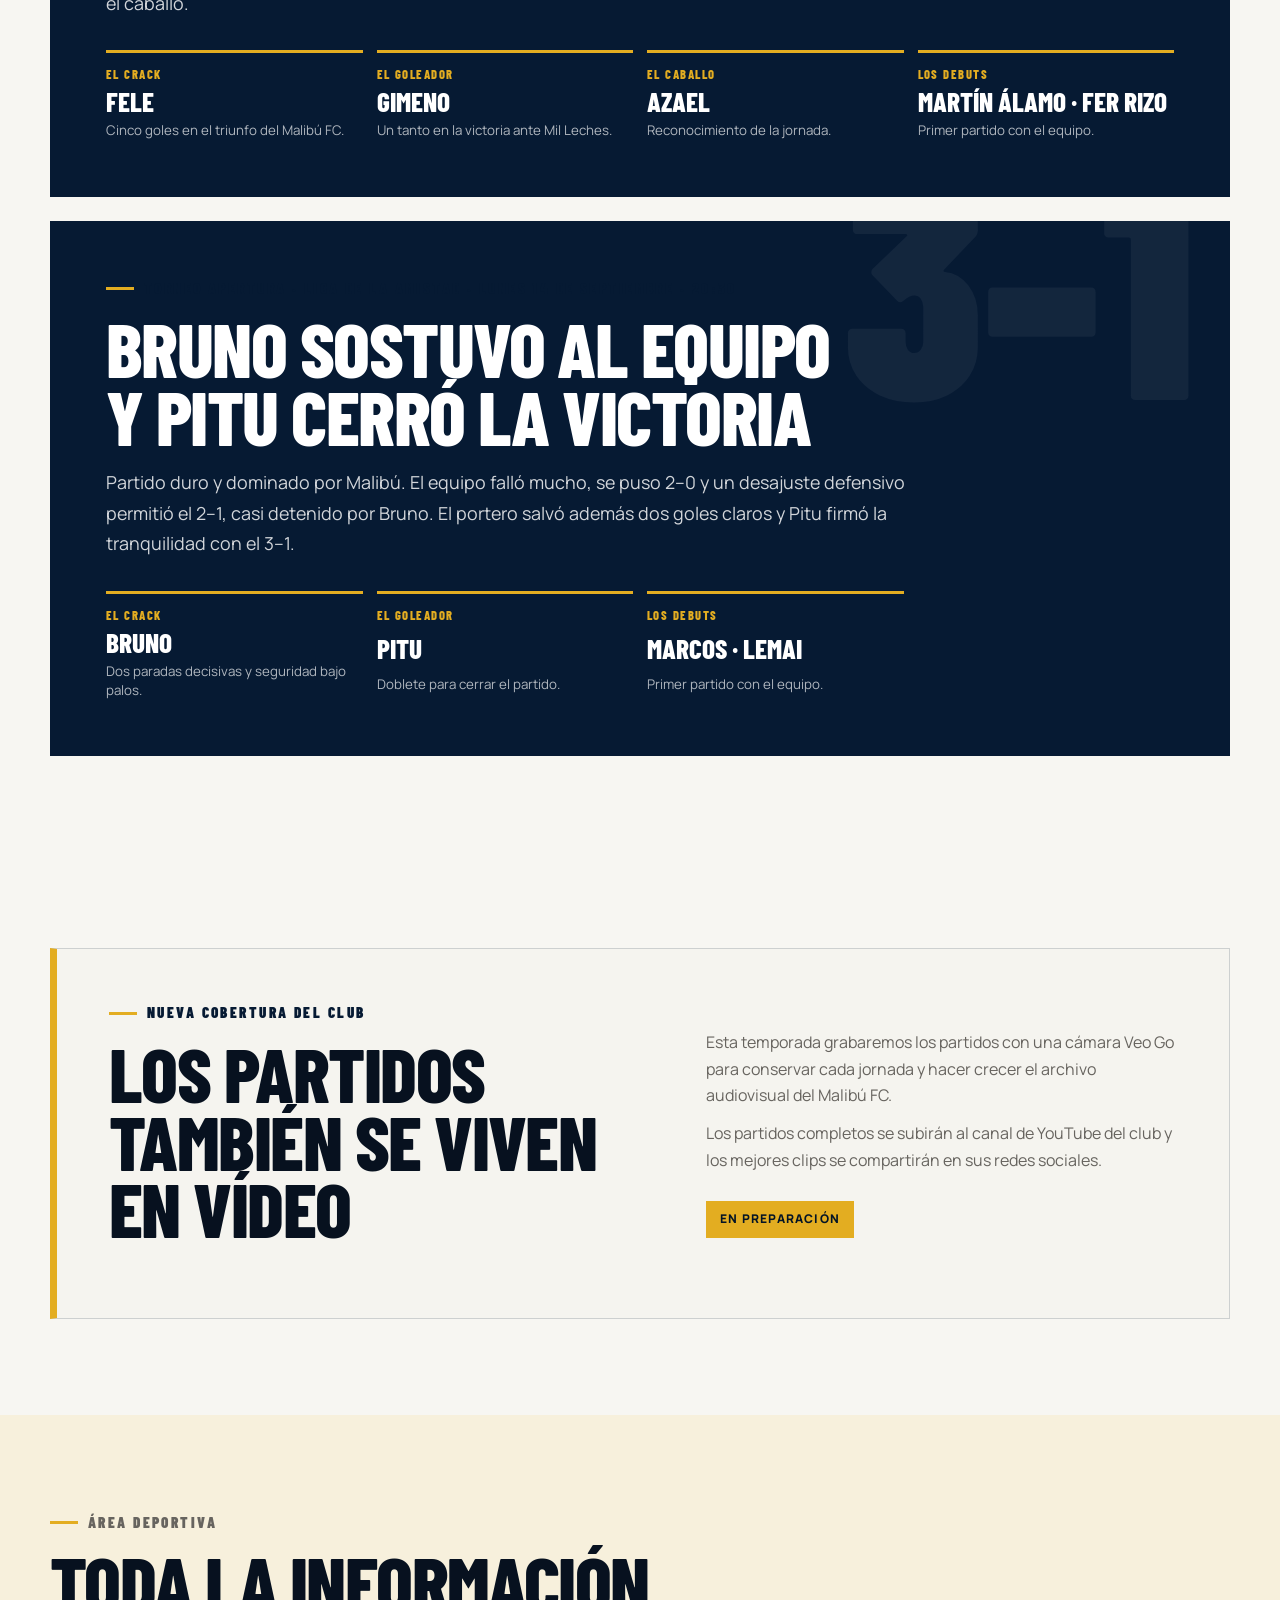
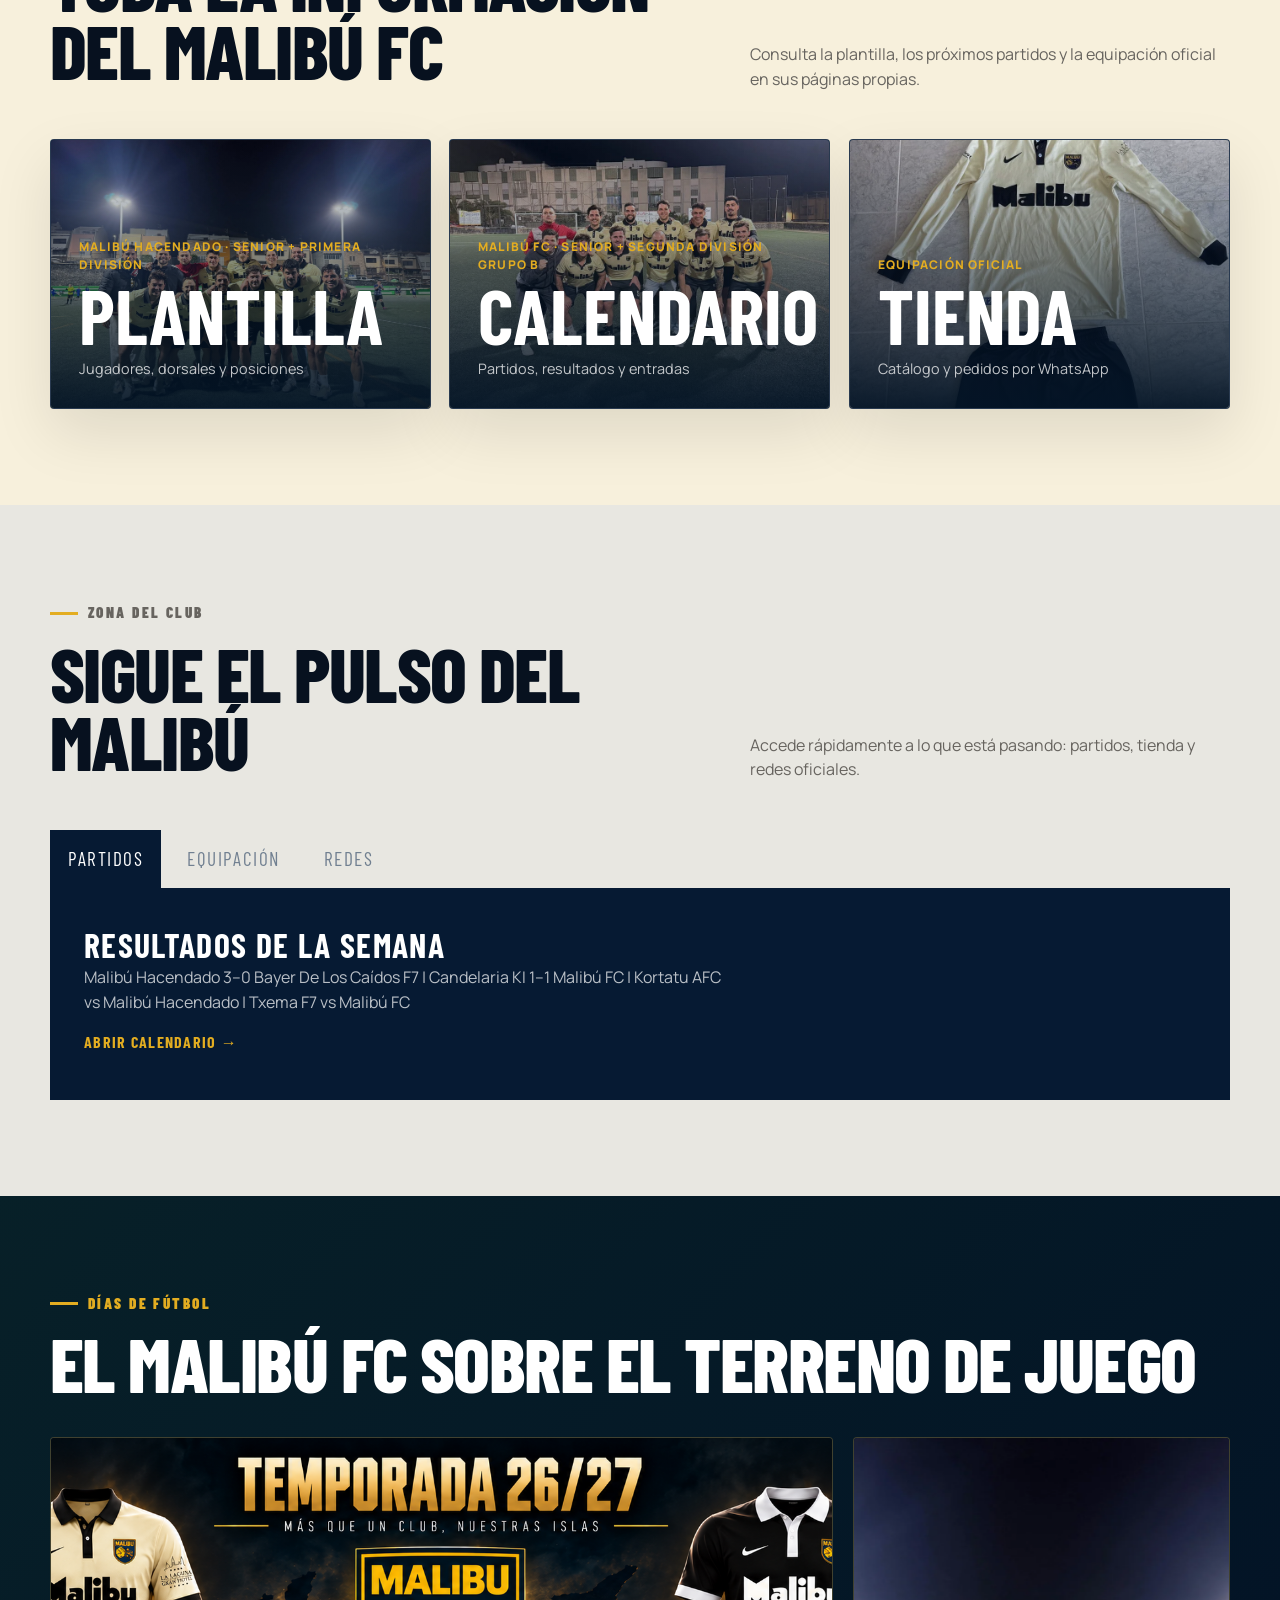
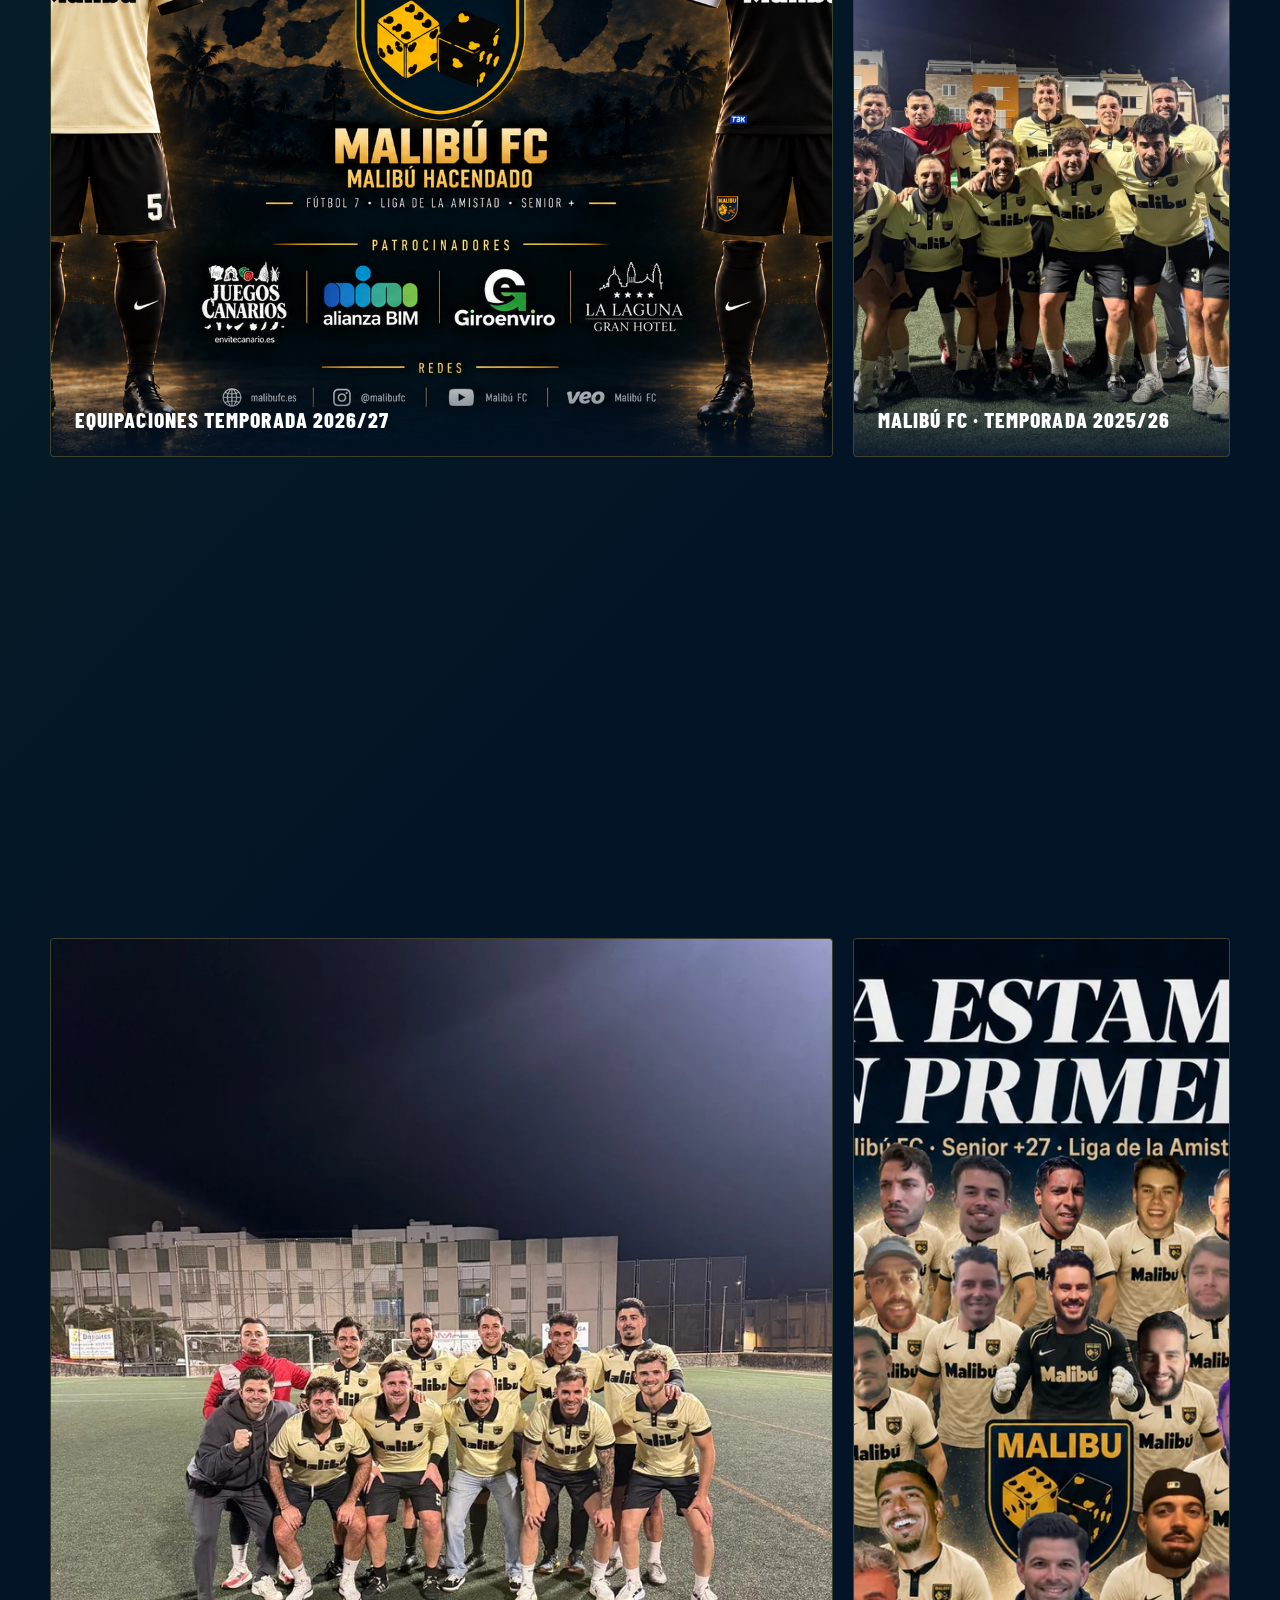
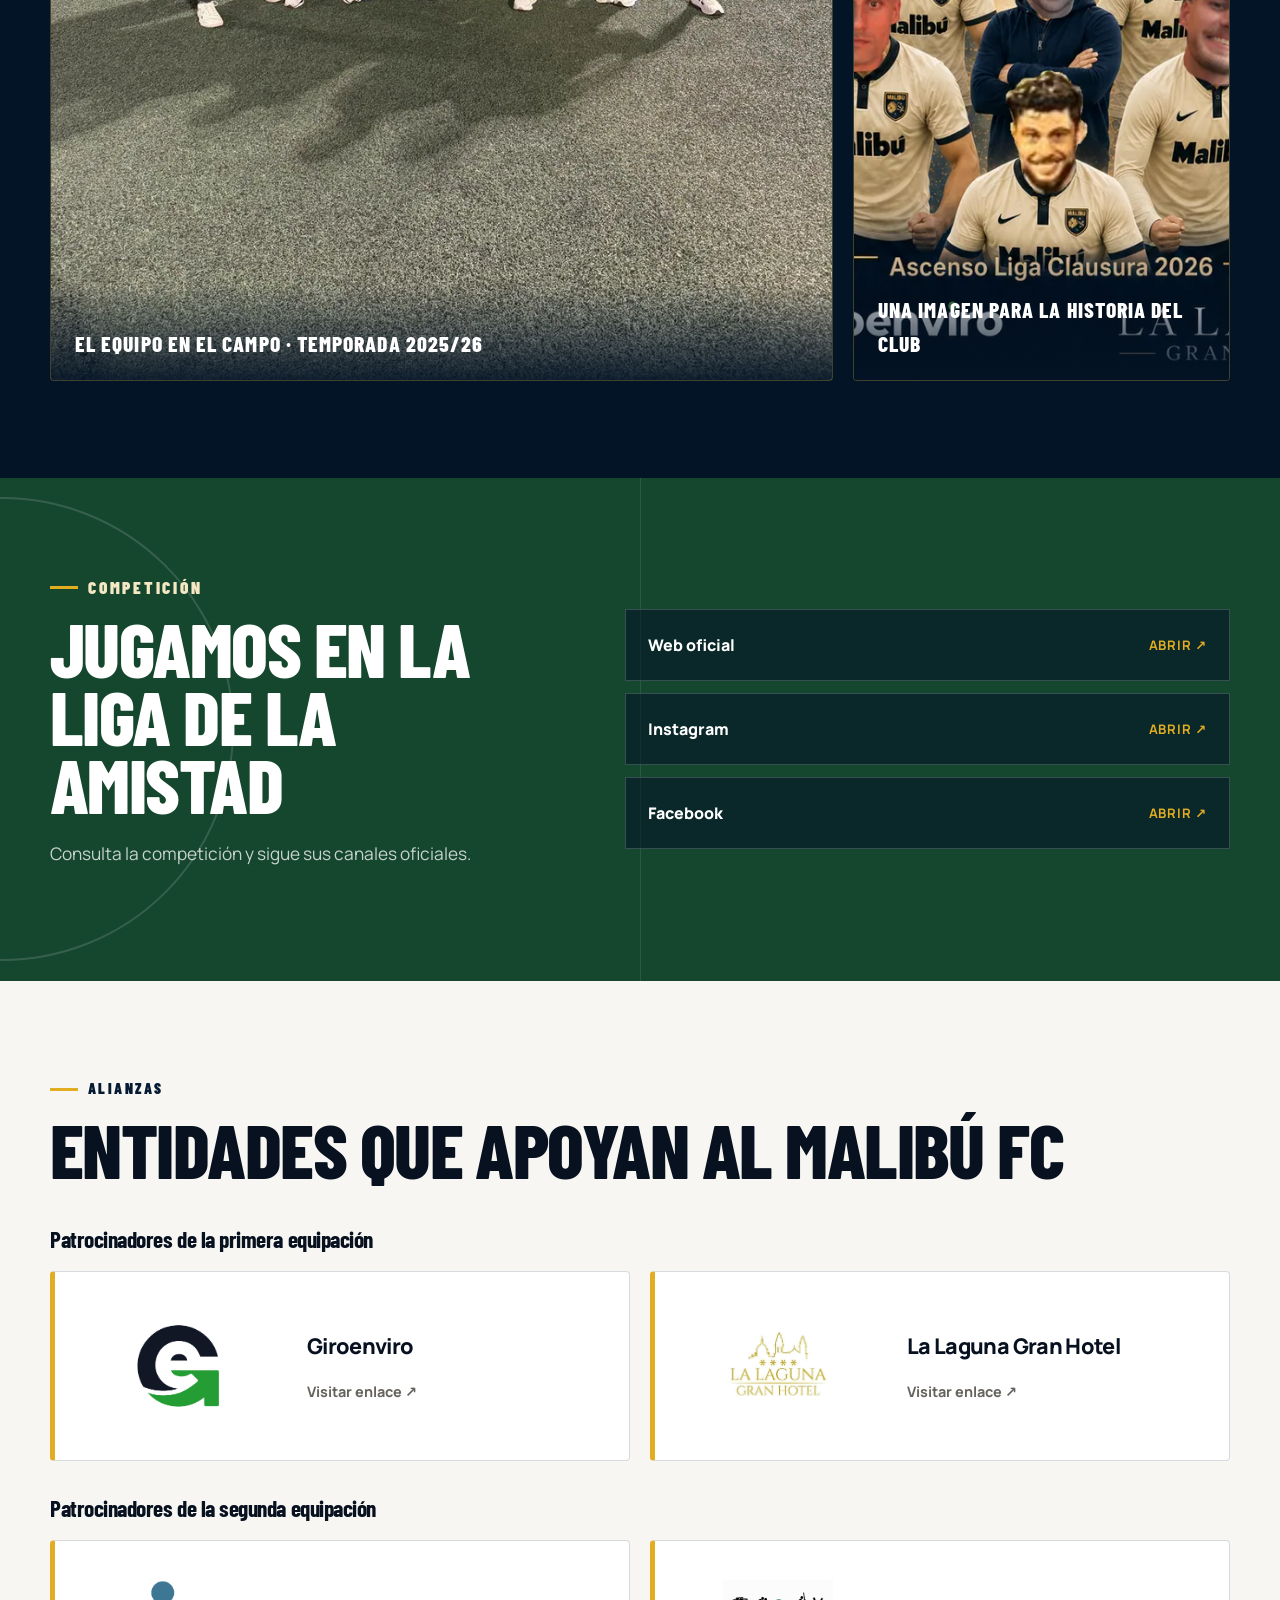
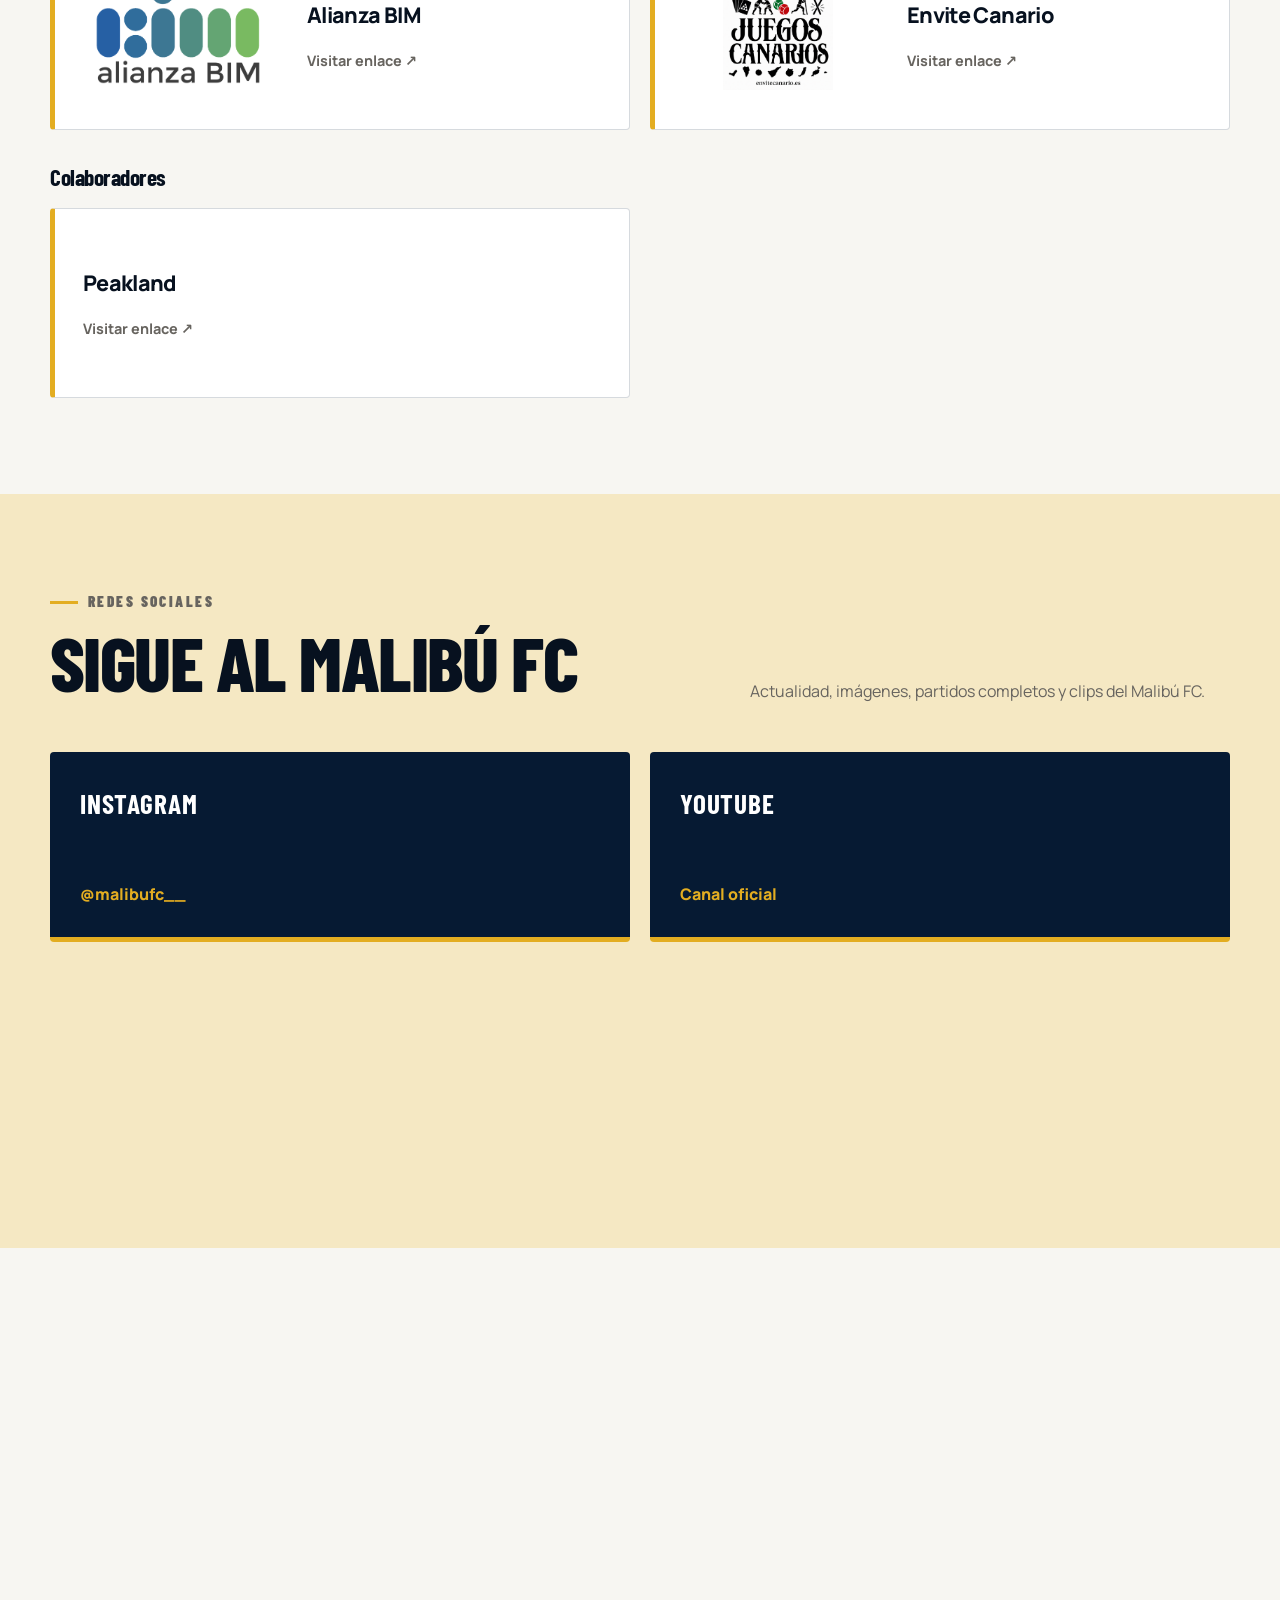
==== commit 642cec15: "Actualiza empate ante Candelaria y cronica" ====
--- a/index.html
+++ b/index.html
@@ -16,10 +16,10 @@
   <link rel="preconnect" href="https://fonts.googleapis.com">
   <link rel="preconnect" href="https://fonts.gstatic.com" crossorigin>
   <link href="https://fonts.googleapis.com/css2?family=Barlow+Condensed:wght@500;600;700;800;900&family=Manrope:wght@400;500;600;700;800&display=swap" rel="stylesheet">
-    <link rel="stylesheet" href="css/styles.css?v=20261008-4">
+    <link rel="stylesheet" href="css/styles.css?v=20261009-1">
     <link rel="stylesheet" href="css/review.css?v=20261007-1">
-    <script defer src="js/config.js?v=20261008-4"></script>
-    <script defer src="js/app.js?v=20261008-4"></script>
+    <script defer src="js/config.js?v=20261009-1"></script>
+    <script defer src="js/app.js?v=20261009-1"></script>
 </head>
 <body>
   <a class="skip-link" href="#contenido">Saltar al contenido</a>
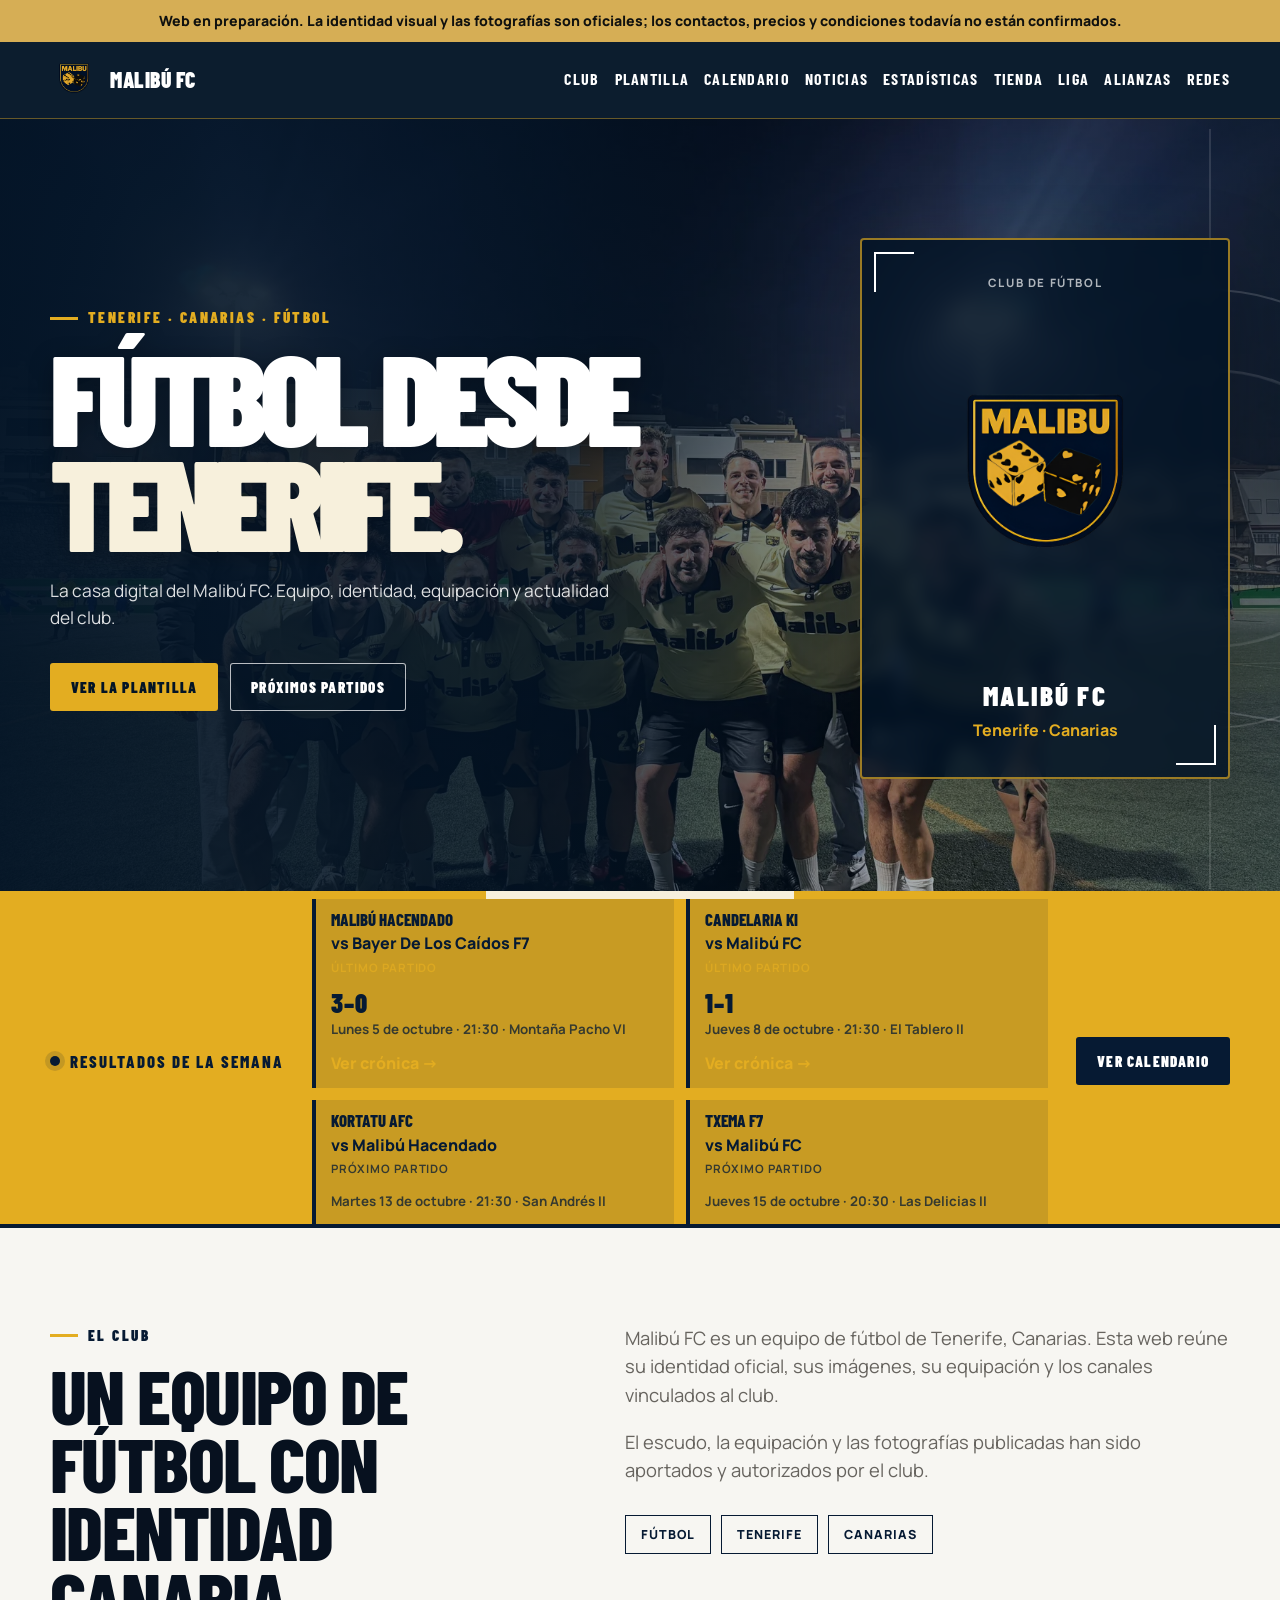
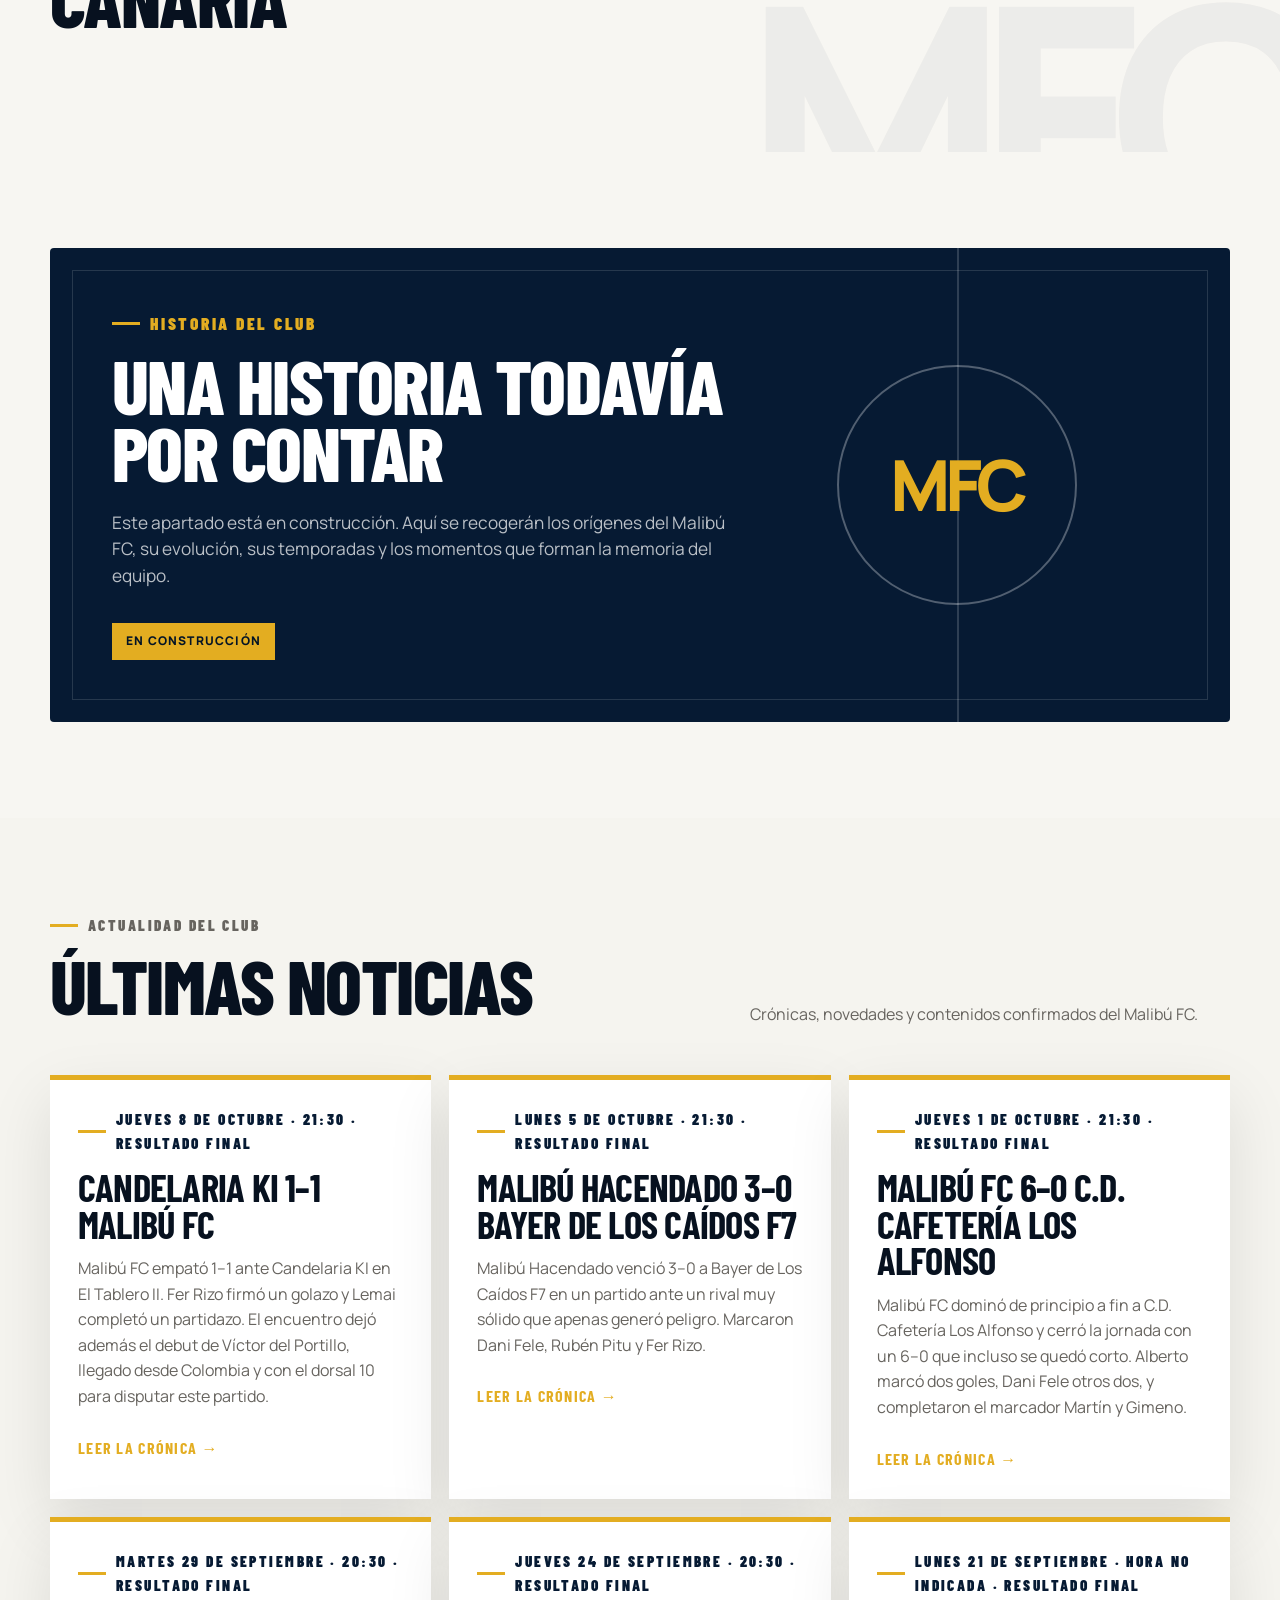
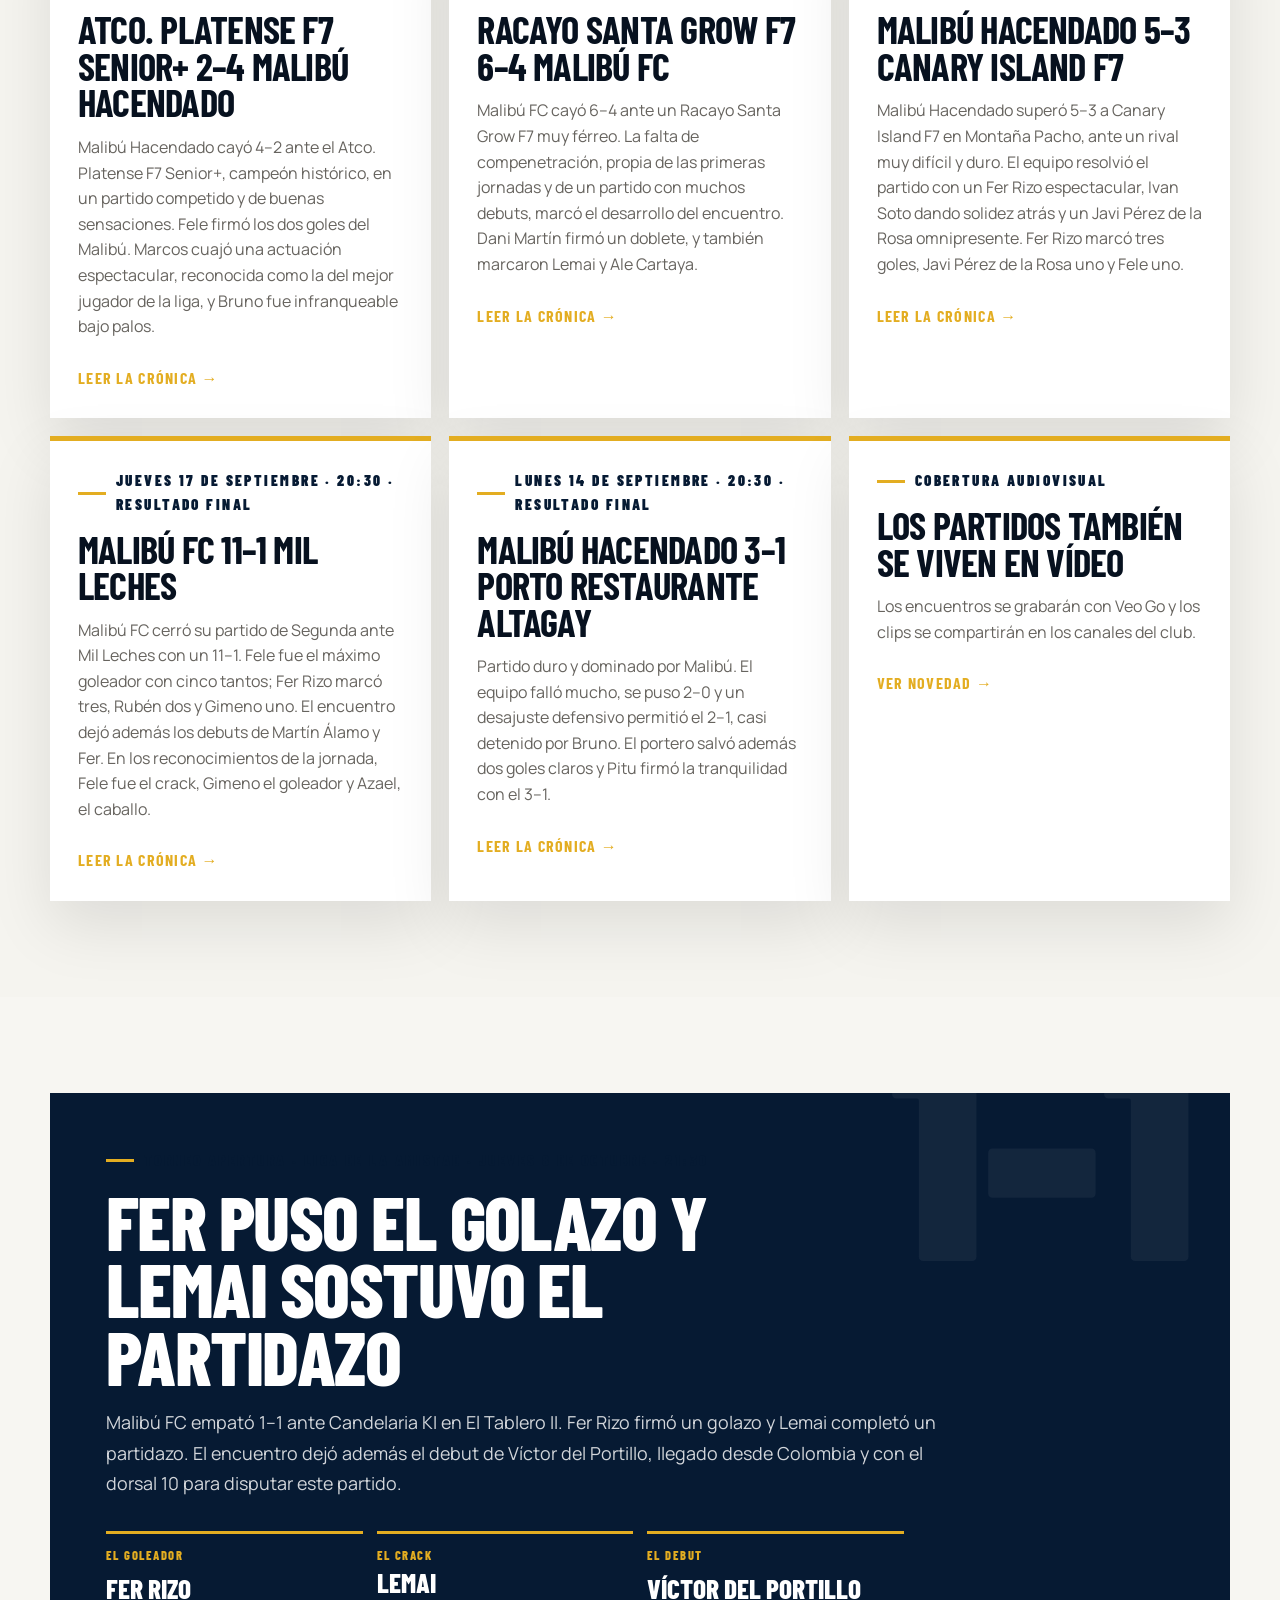
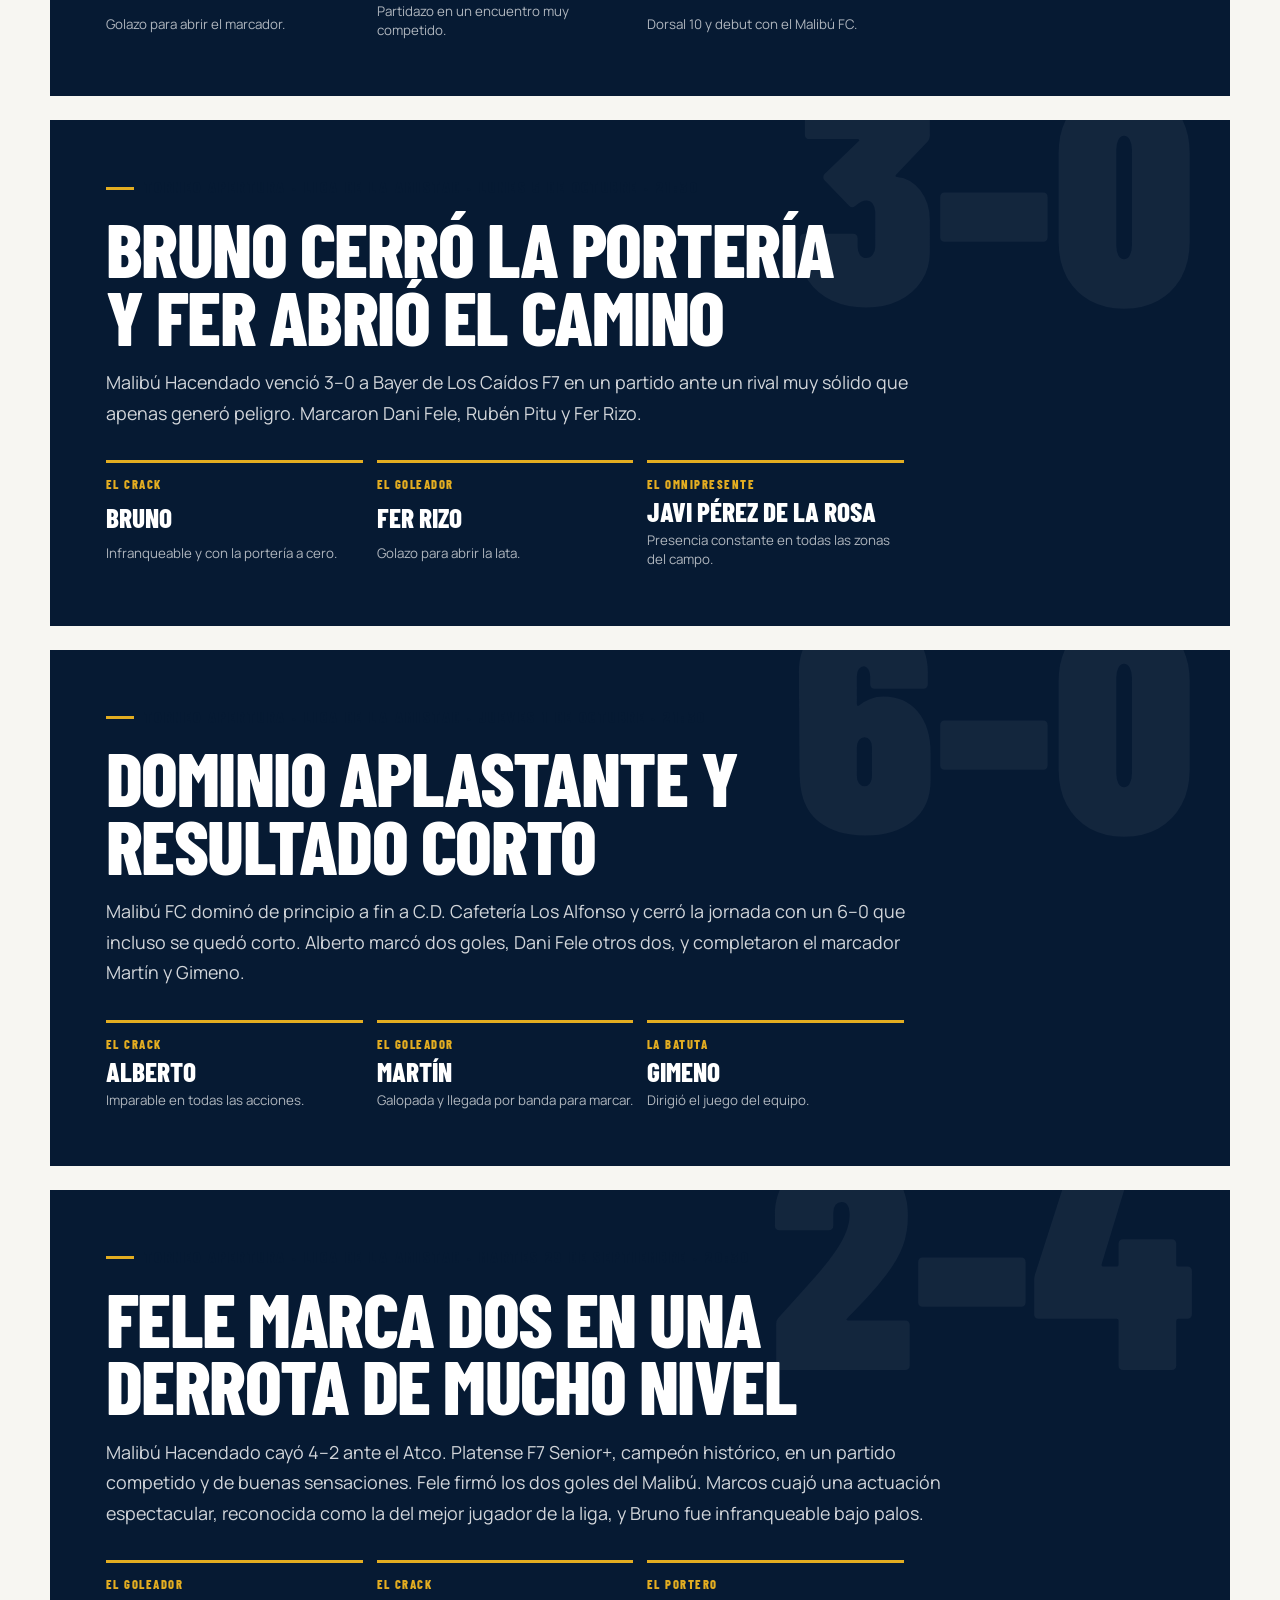
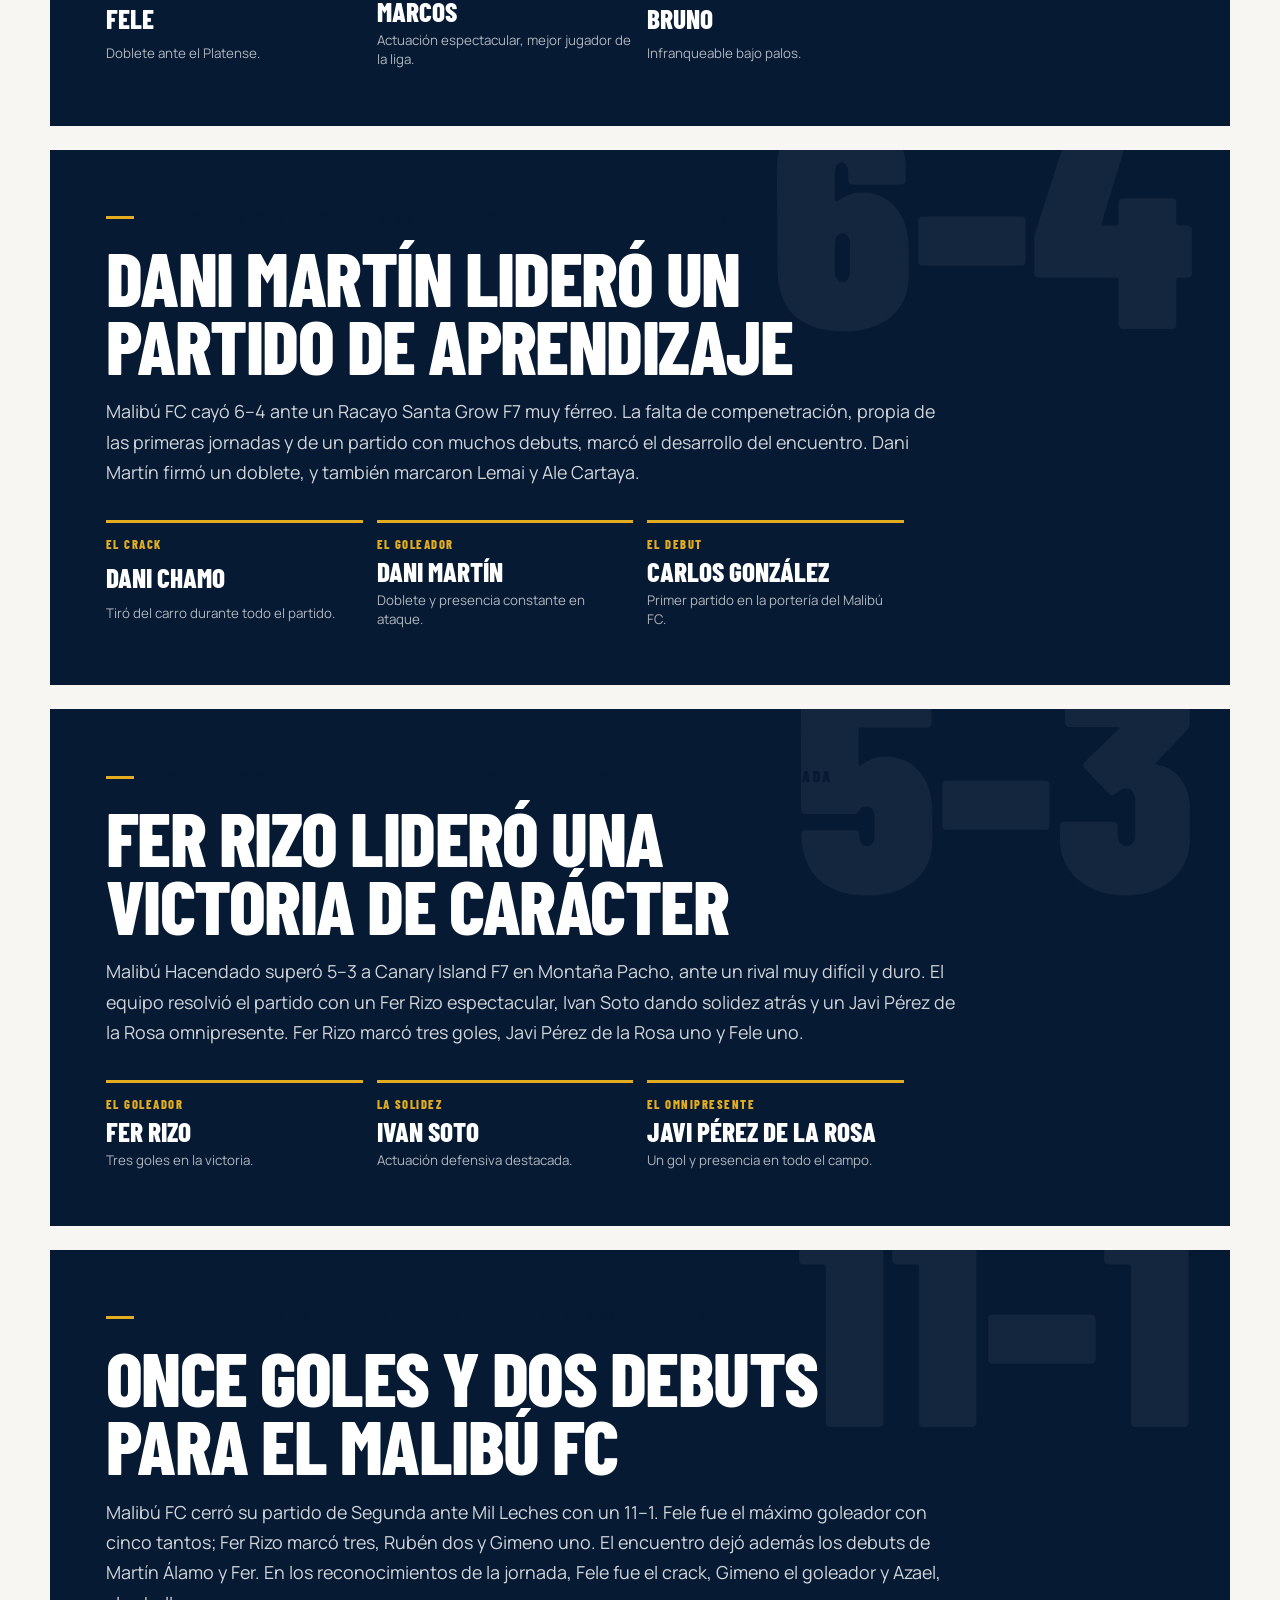
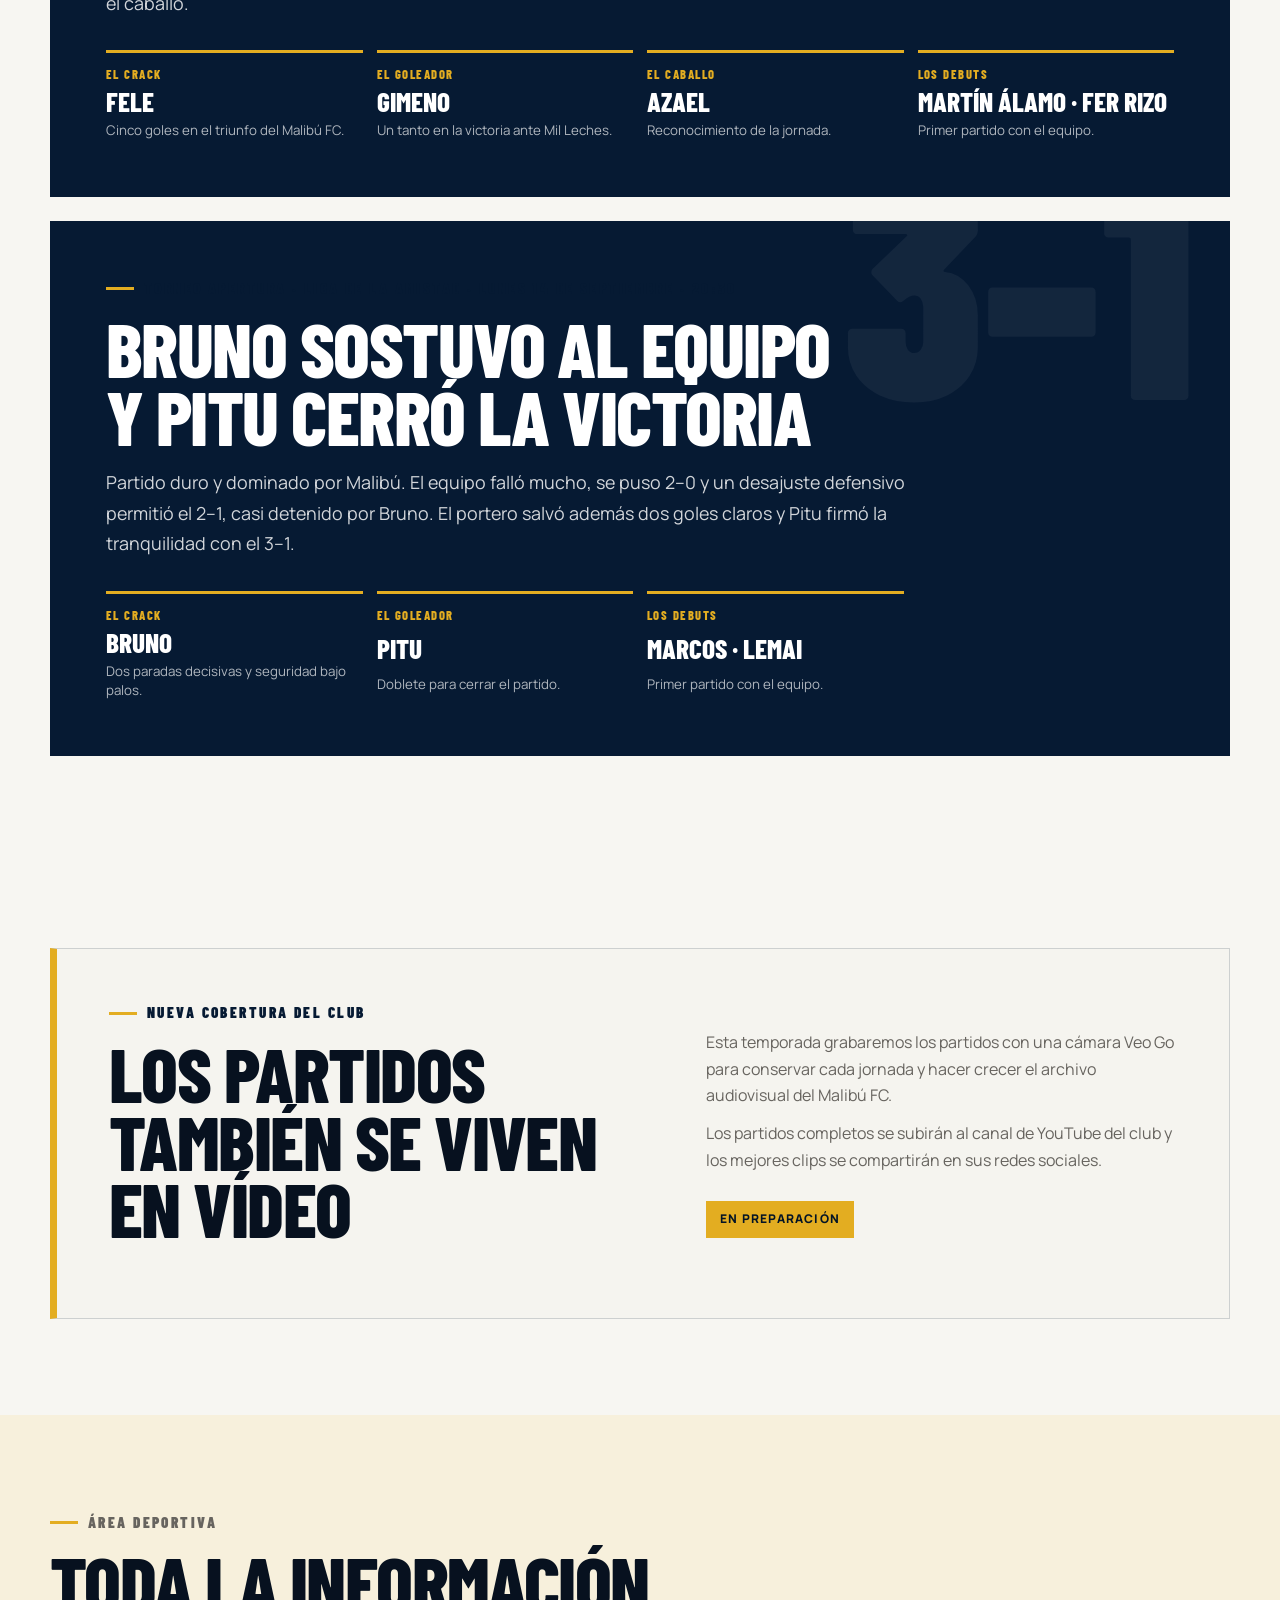
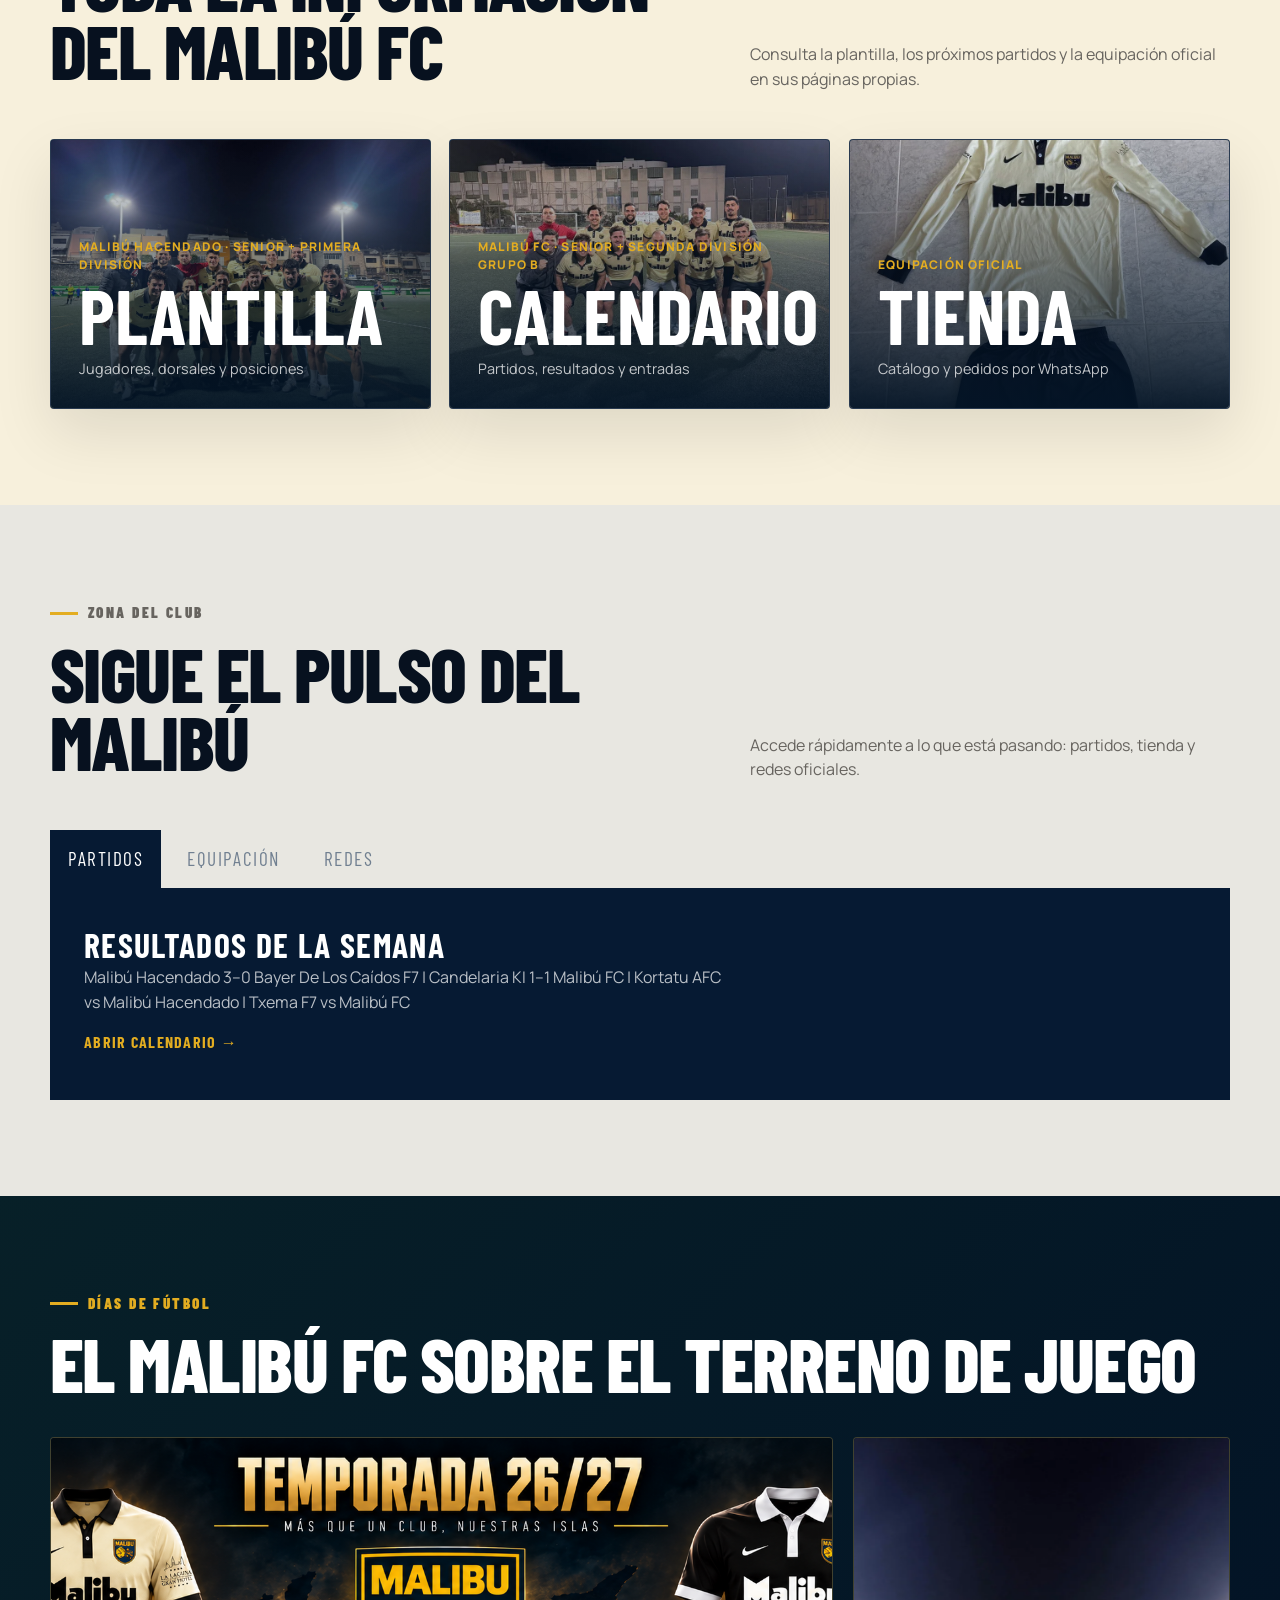
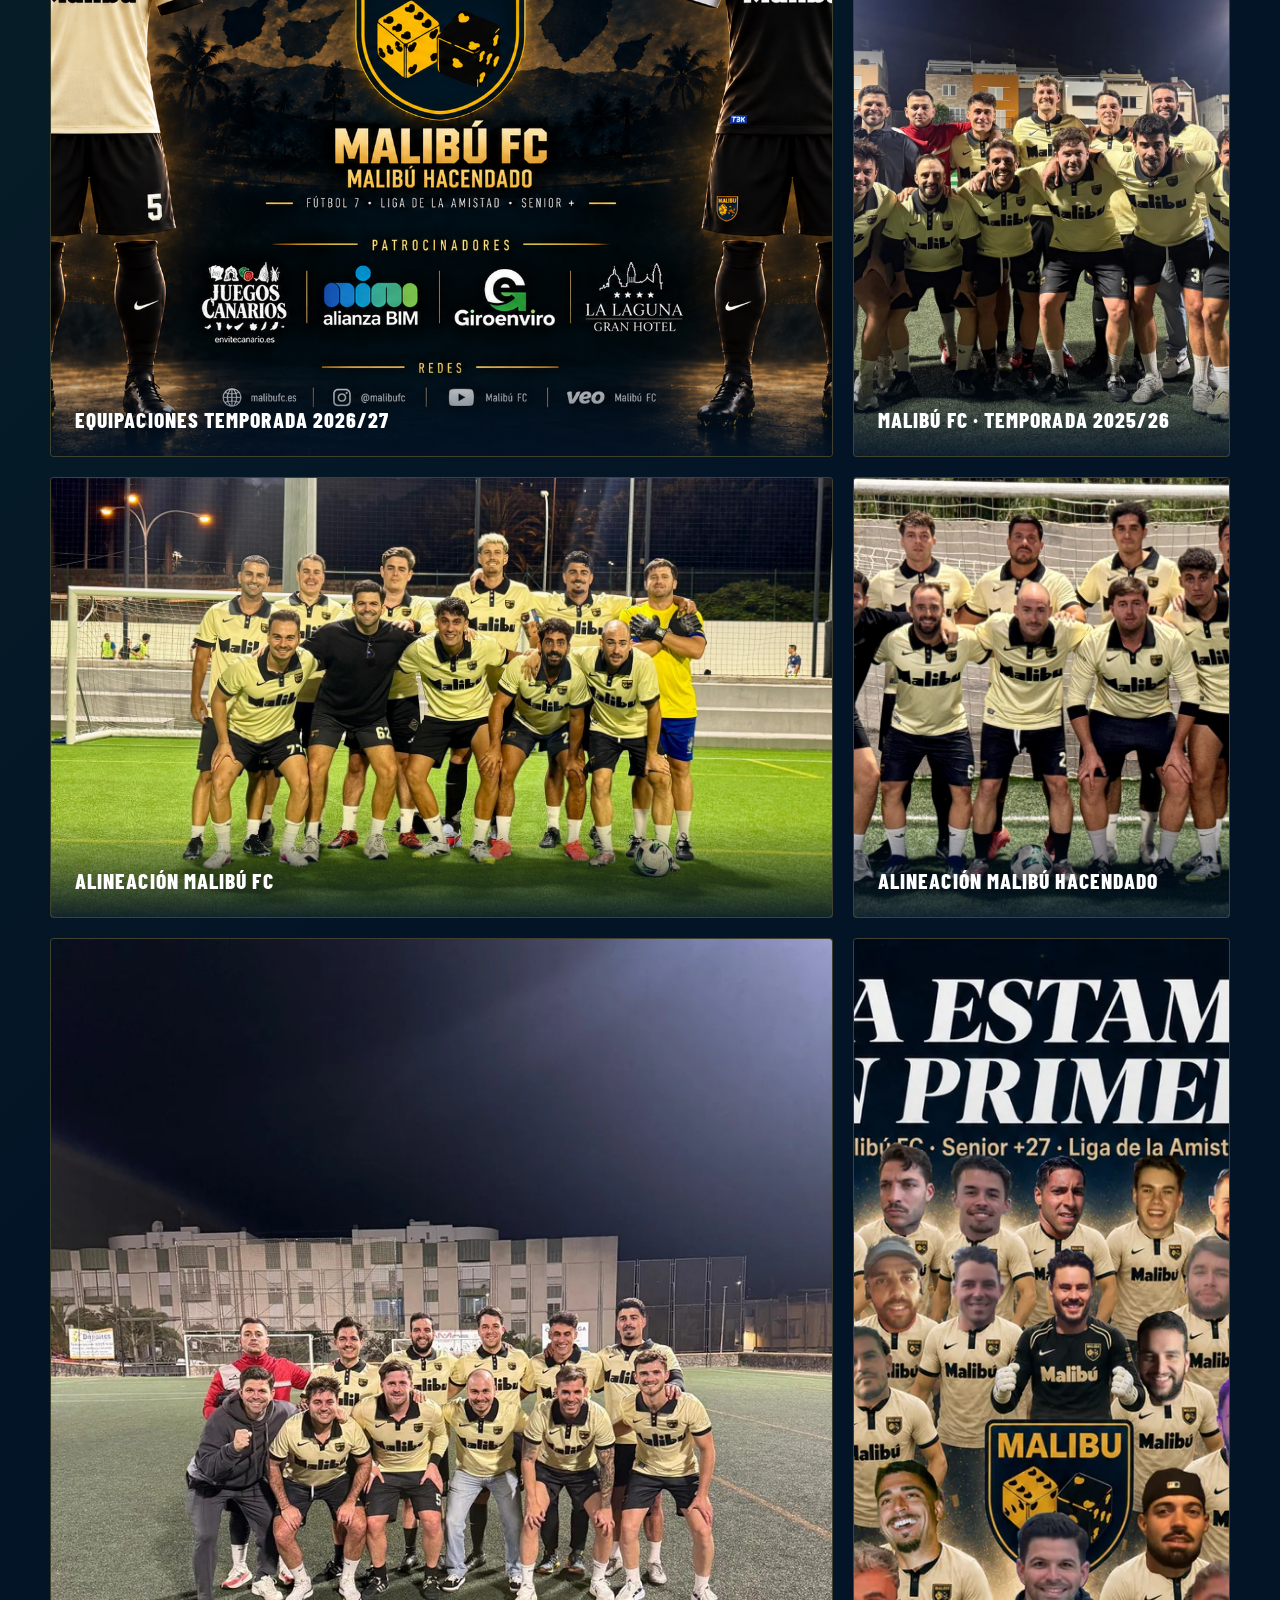
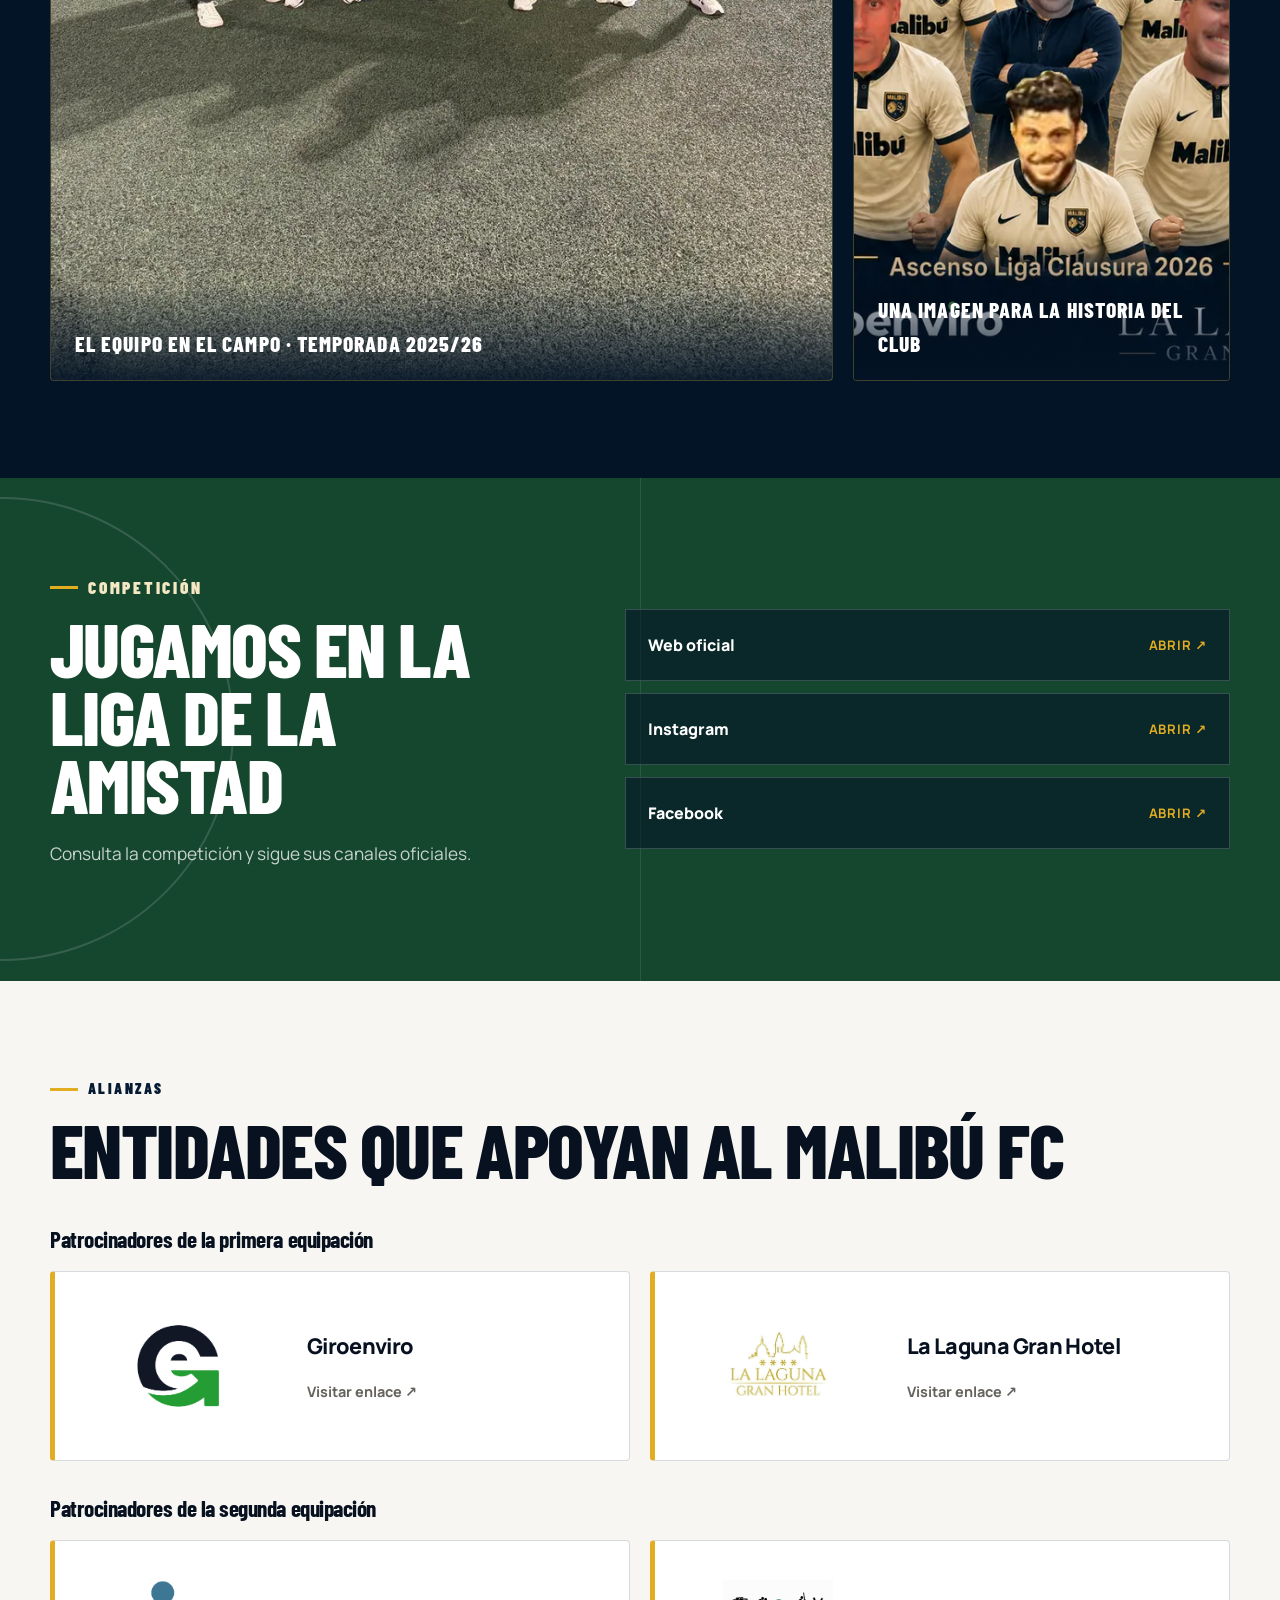
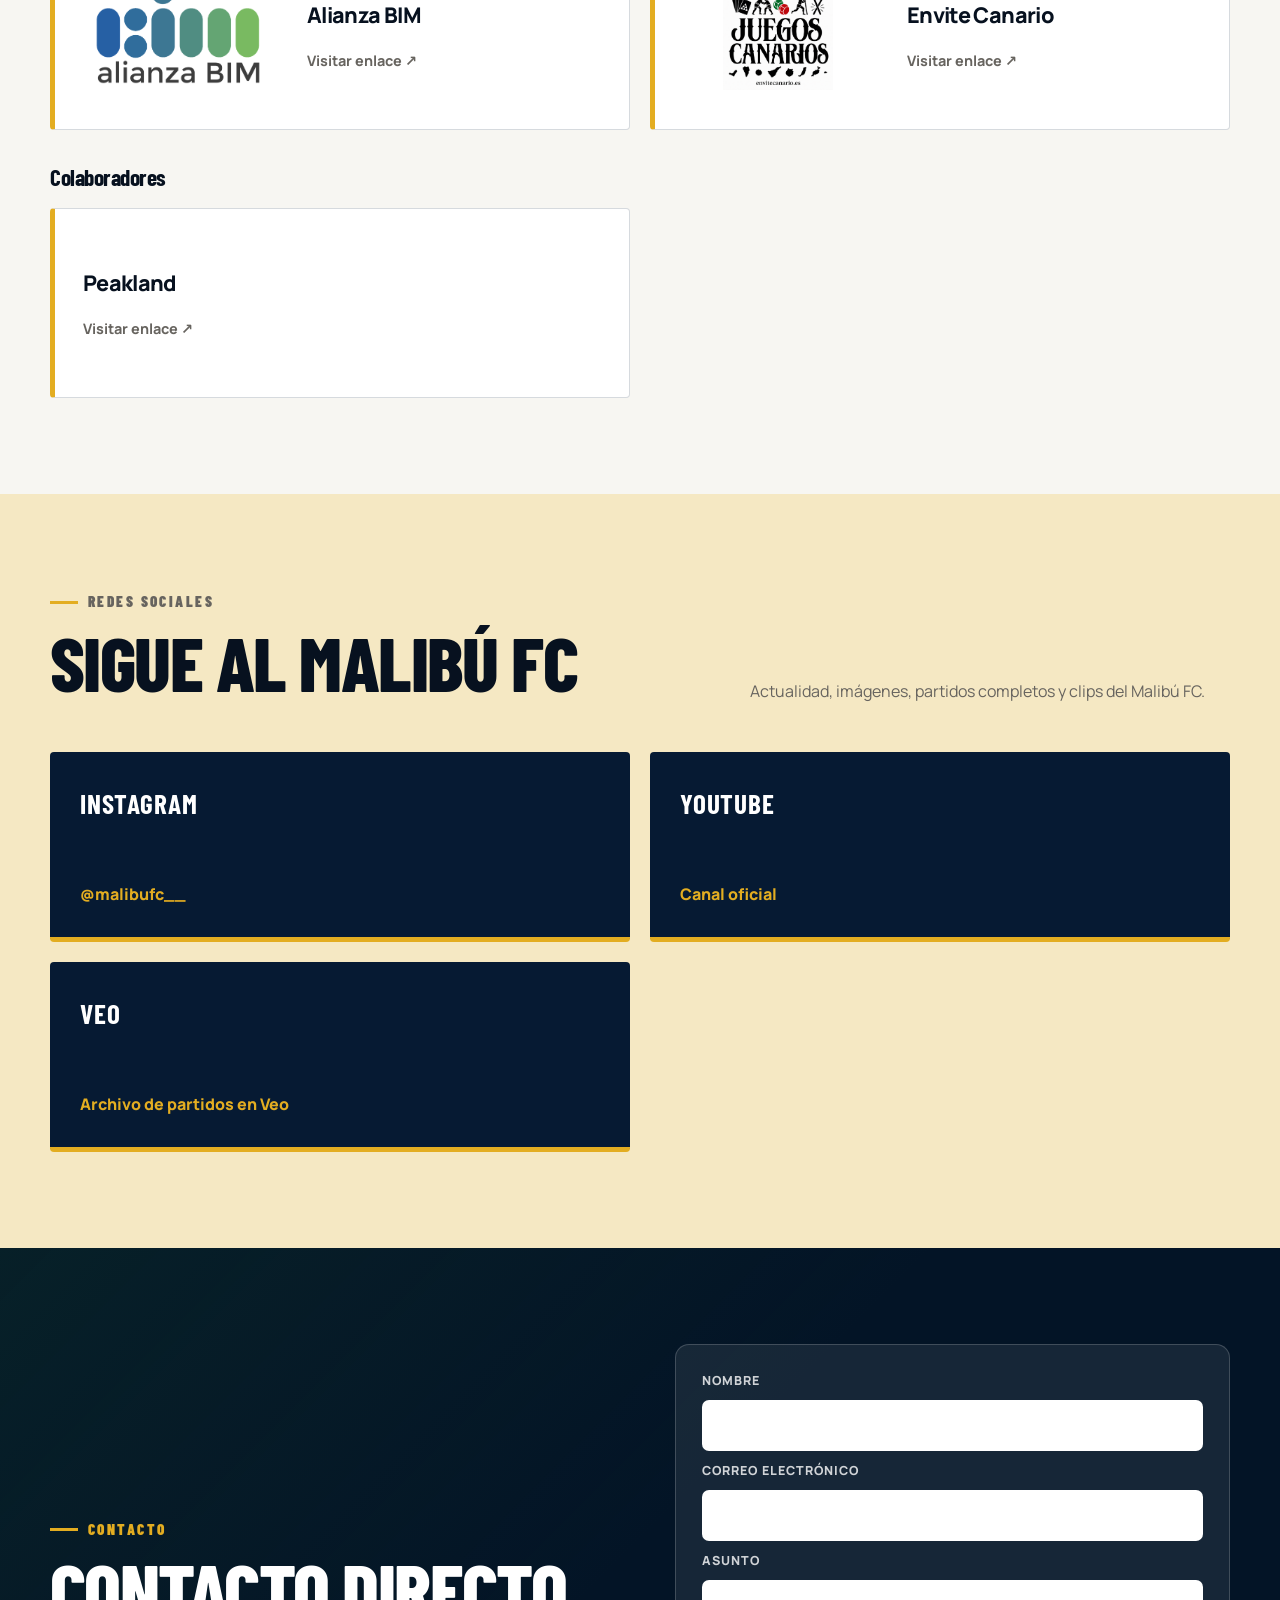
==== commit f3c1d1f0: "Enlaza clasificaciones oficiales de MyGol" ====
--- a/index.html
+++ b/index.html
@@ -16,10 +16,10 @@
   <link rel="preconnect" href="https://fonts.googleapis.com">
   <link rel="preconnect" href="https://fonts.gstatic.com" crossorigin>
   <link href="https://fonts.googleapis.com/css2?family=Barlow+Condensed:wght@500;600;700;800;900&family=Manrope:wght@400;500;600;700;800&display=swap" rel="stylesheet">
-    <link rel="stylesheet" href="css/styles.css?v=20261009-1">
+    <link rel="stylesheet" href="css/styles.css?v=20261009-2">
     <link rel="stylesheet" href="css/review.css?v=20261007-1">
-    <script defer src="js/config.js?v=20261009-1"></script>
-    <script defer src="js/app.js?v=20261009-1"></script>
+    <script defer src="js/config.js?v=20261009-2"></script>
+    <script defer src="js/app.js?v=20261009-2"></script>
 </head>
 <body>
   <a class="skip-link" href="#contenido">Saltar al contenido</a>
--- a/css/styles.css
+++ b/css/styles.css
@@ -353,6 +353,9 @@
 .season-stat-heading h2 { margin: 0; font-family: var(--display); font-size: clamp(2.4rem, 6vw, 4.5rem); text-transform: uppercase; }
 .season-stat-meta { margin: 4px 0 28px; color: var(--muted); font-weight: 800; }
 .season-stat-source { display: inline-block; margin: -12px 0 24px; color: var(--navy); font-weight: 900; text-decoration: underline; text-underline-offset: 3px; }
+.season-stat-sources { display: flex; flex-wrap: wrap; gap: 18px; margin: -12px 0 24px; }
+.season-stat-sources .season-stat-source { margin: 0; }
+.season-stat-team-link { color: var(--muted); }
 .season-stat-metrics { display: grid; grid-template-columns: repeat(6, 1fr); gap: 10px; }
 .season-stat-metrics > div { padding: 18px 12px; background: var(--navy); color: white; text-align: center; }
 .season-stat-metrics strong { display: block; color: var(--gold); font: 900 2.4rem/1 var(--display); }
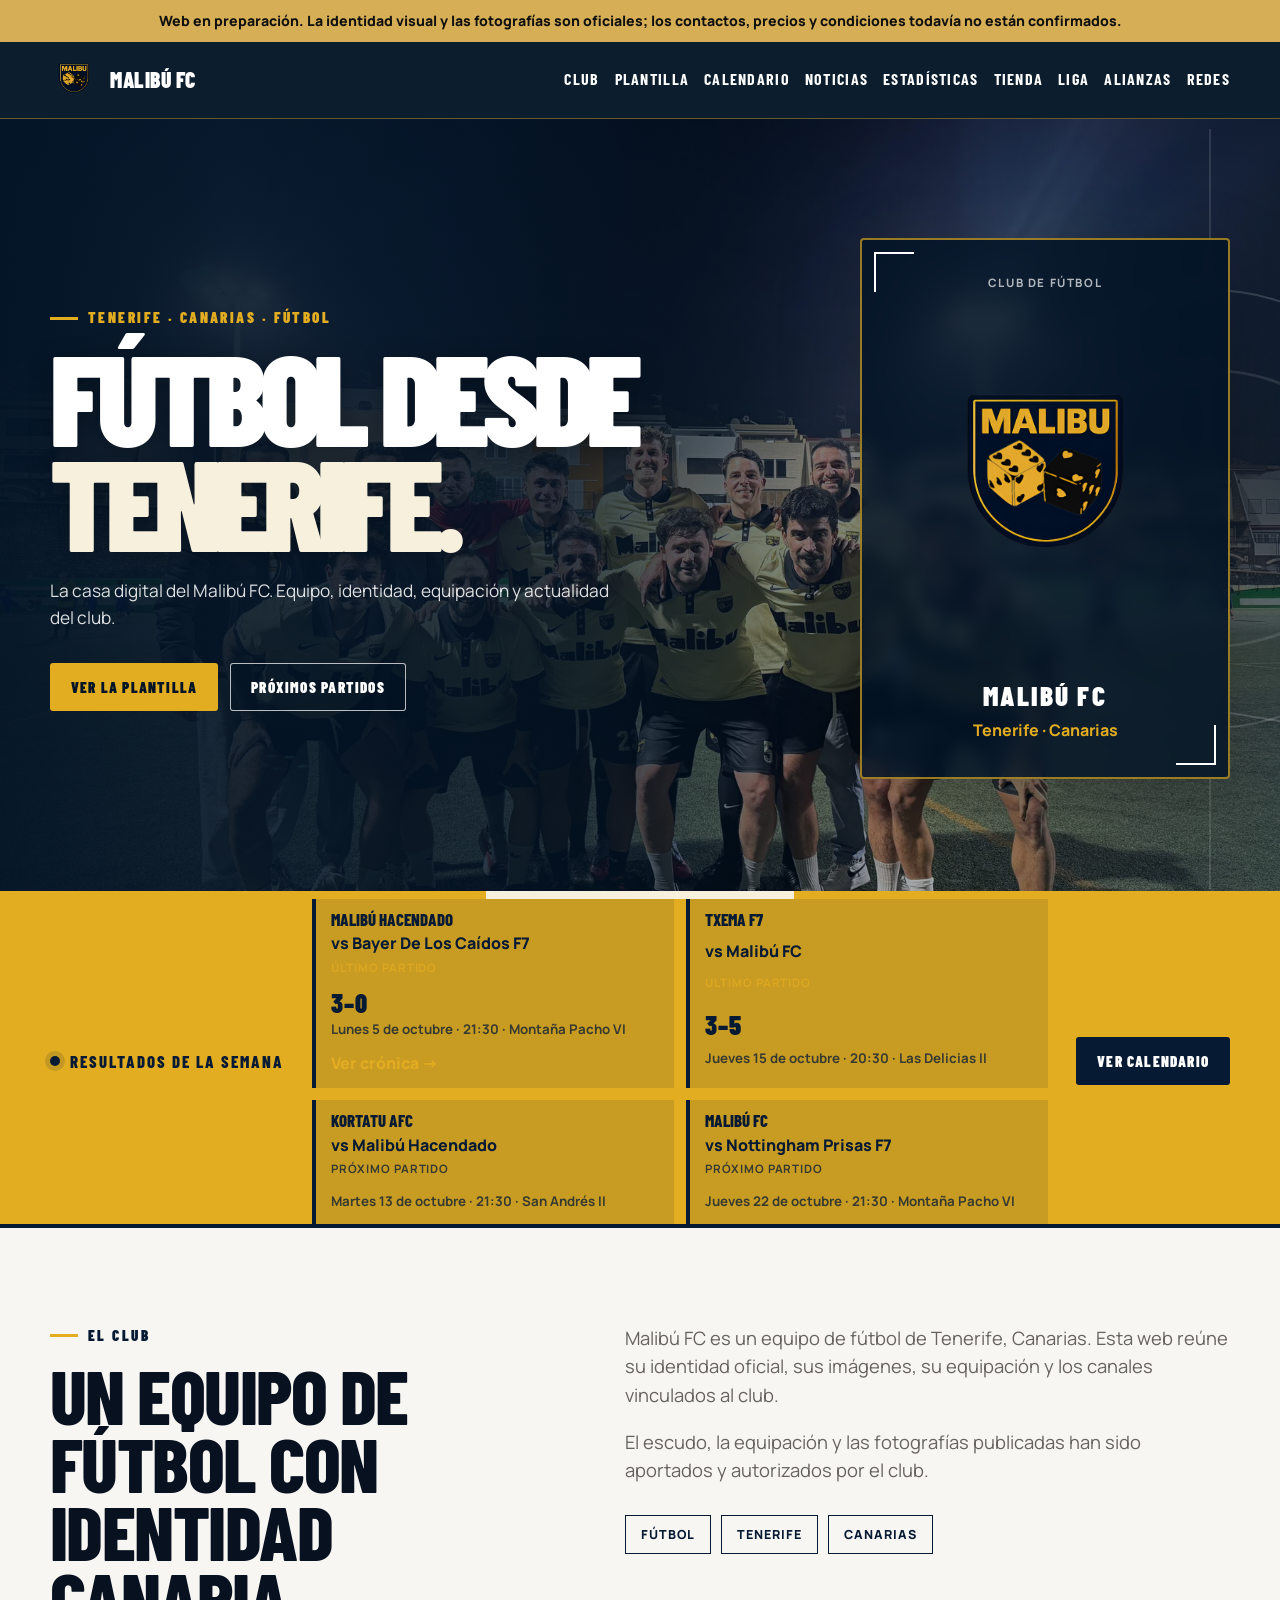
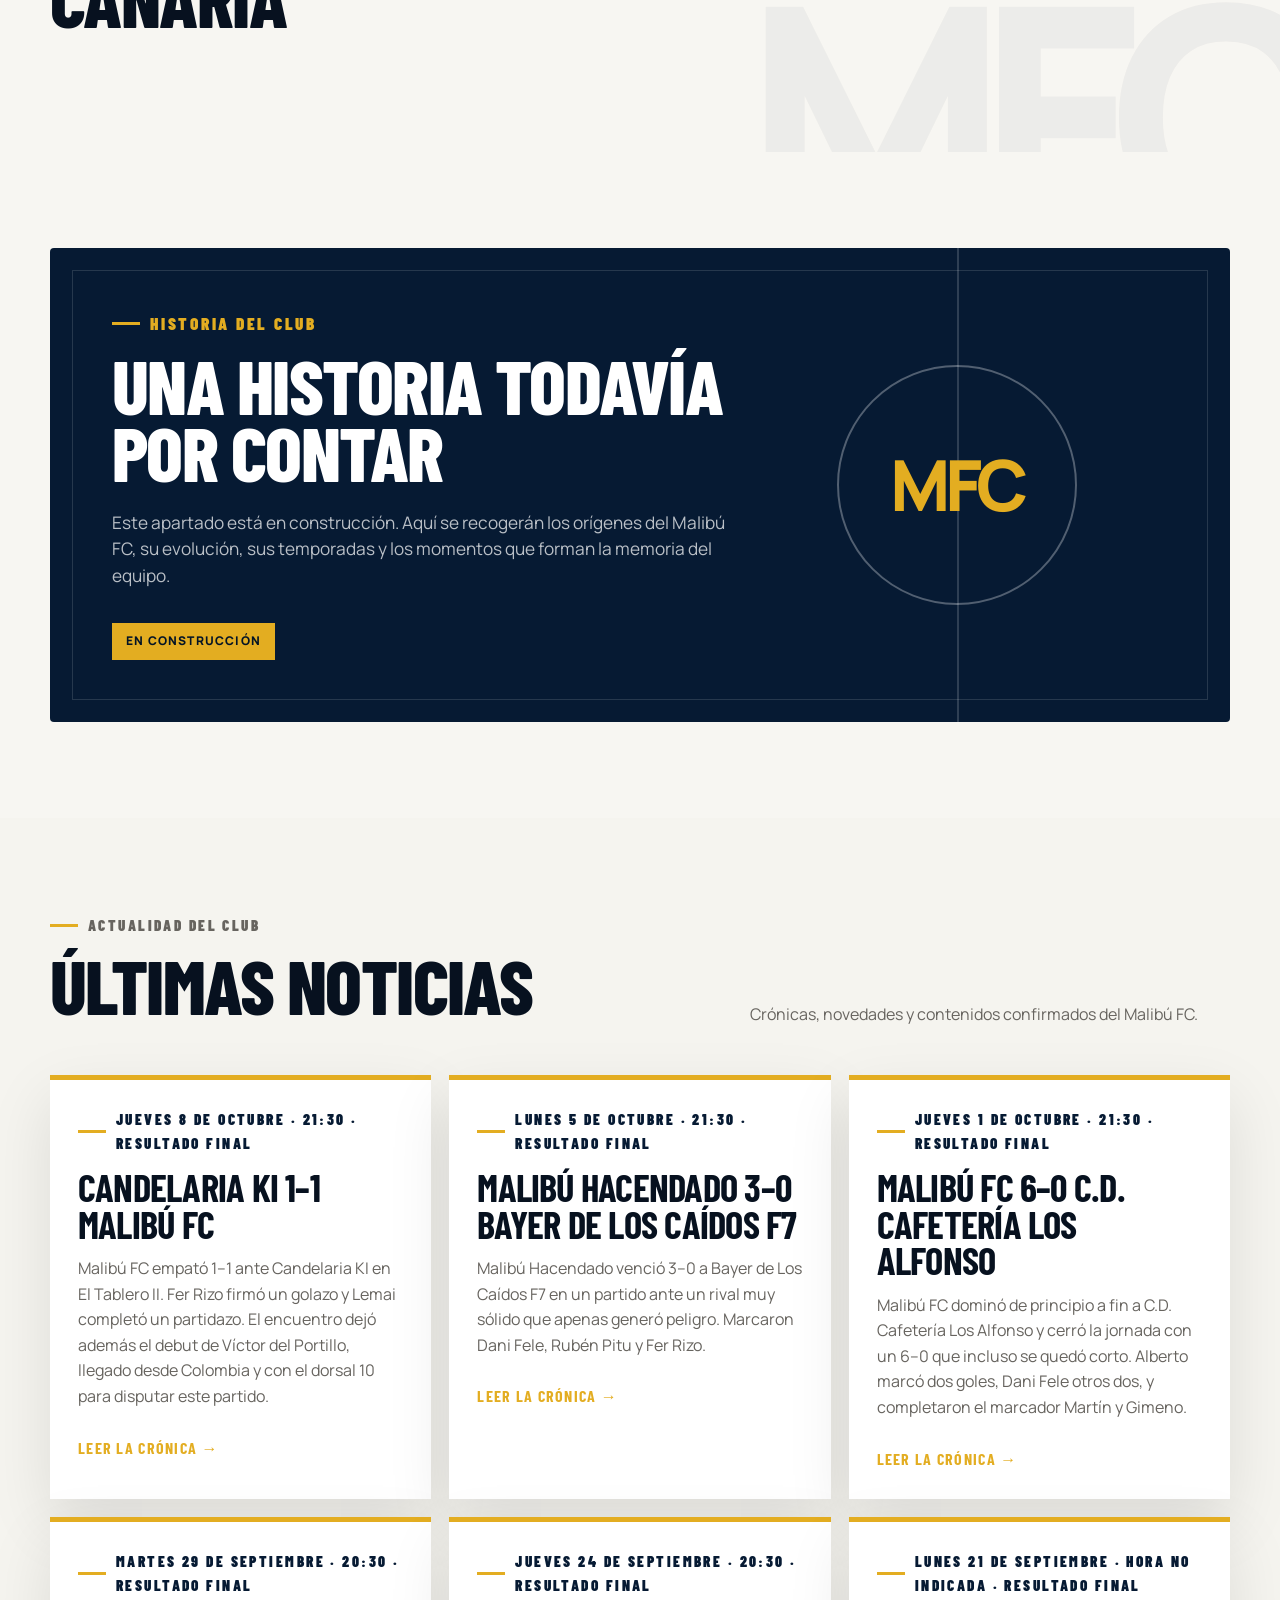
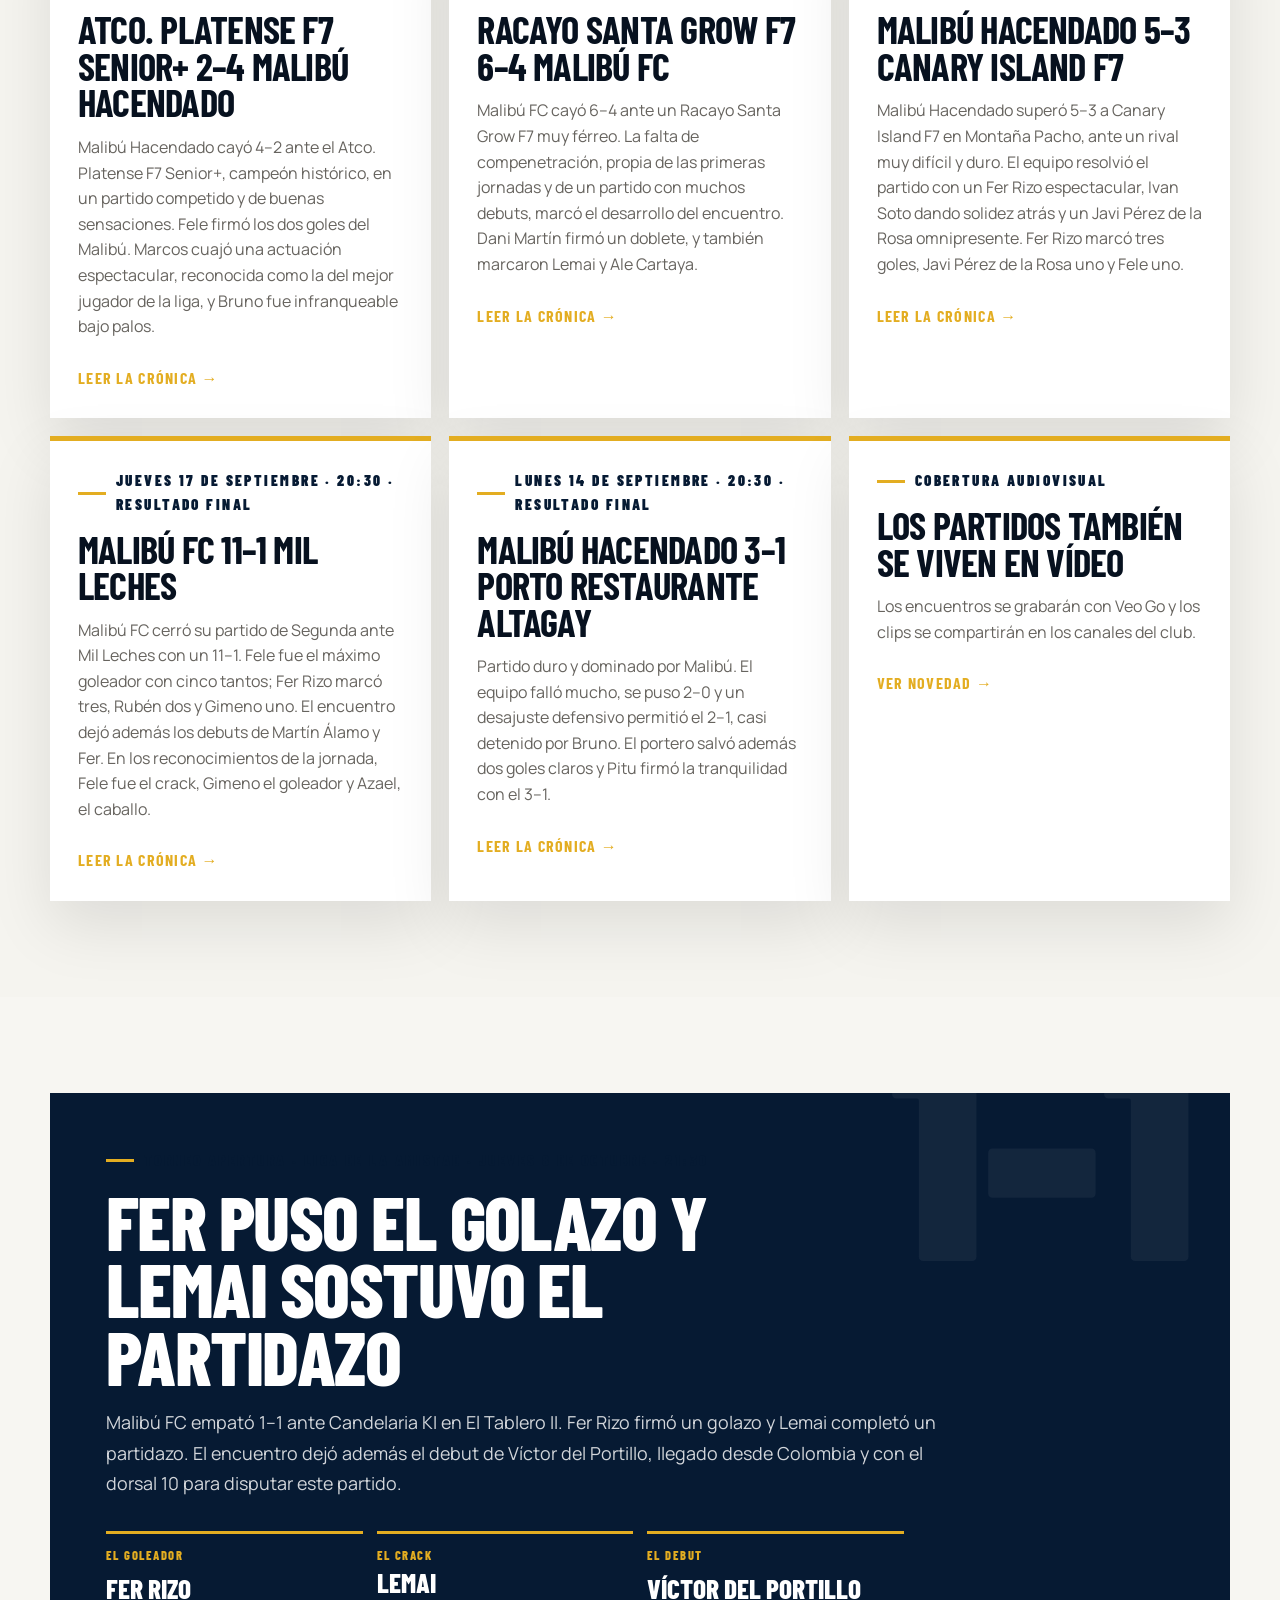
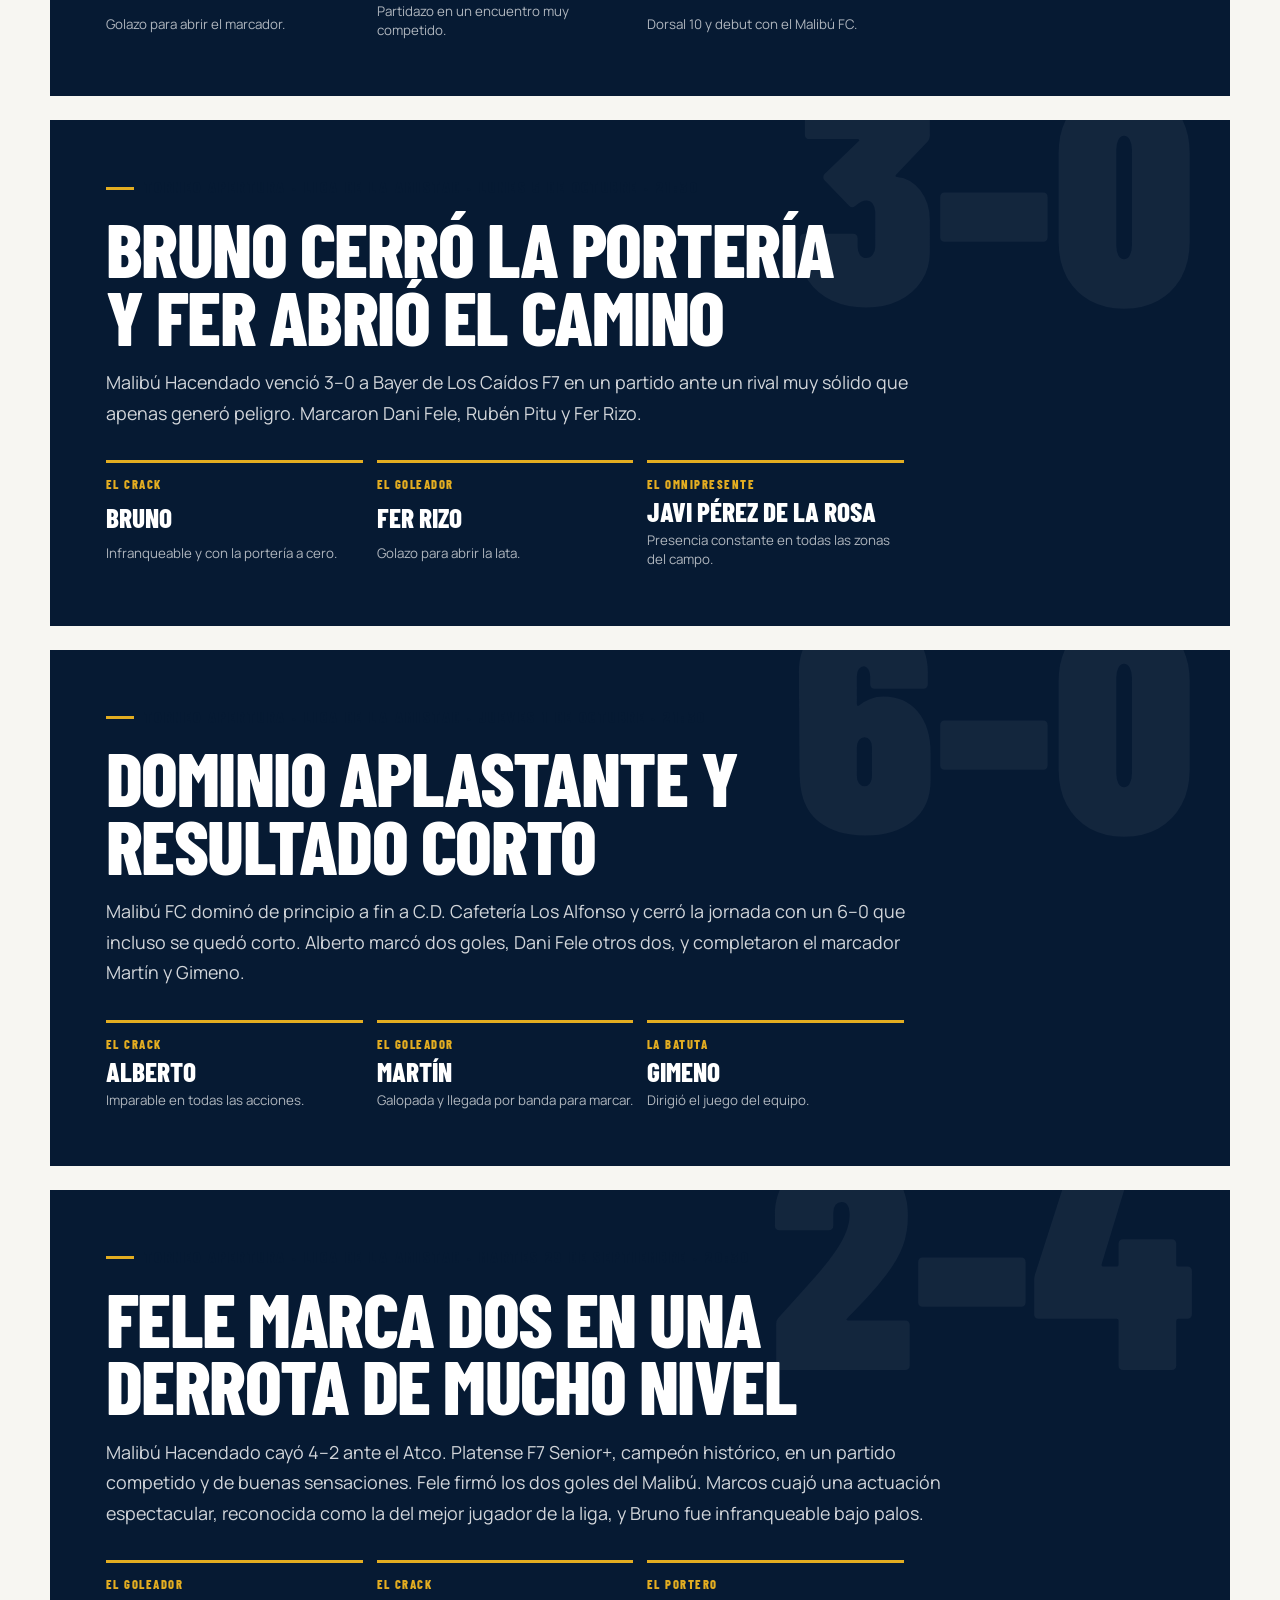
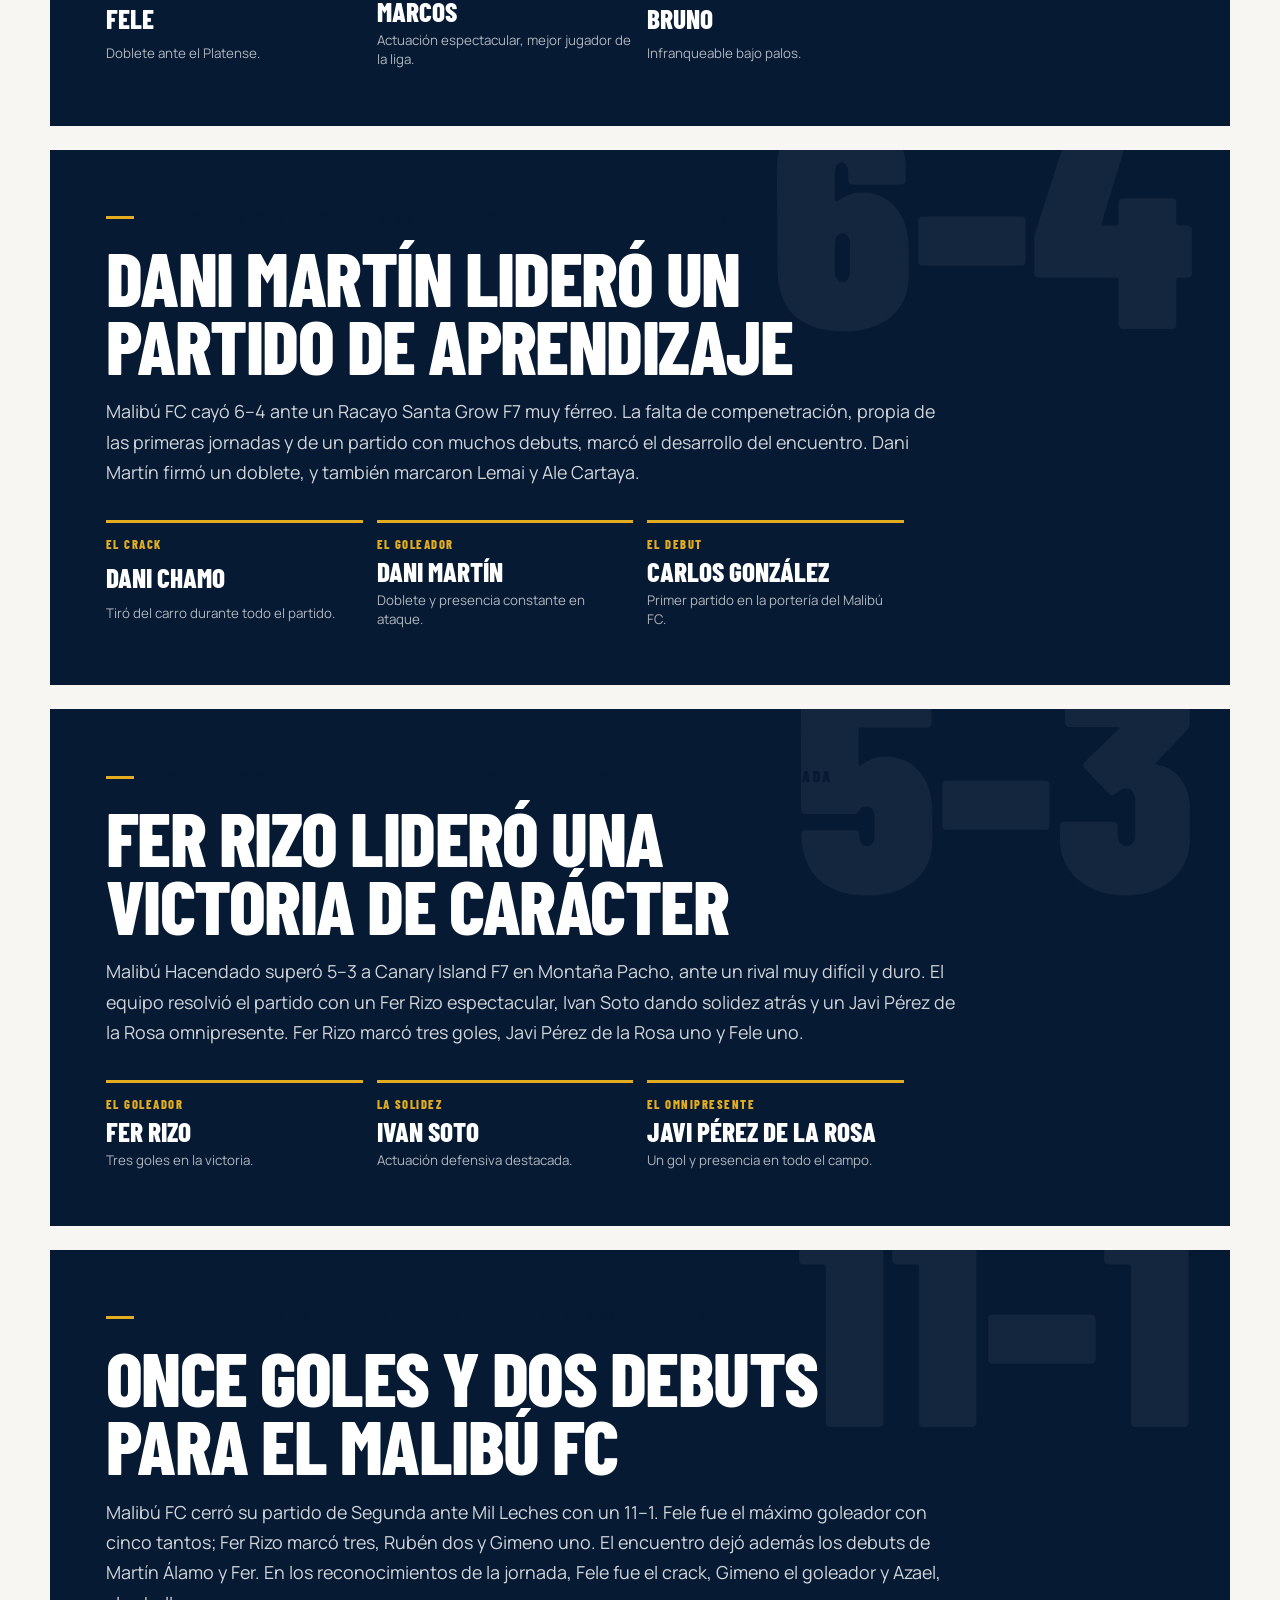
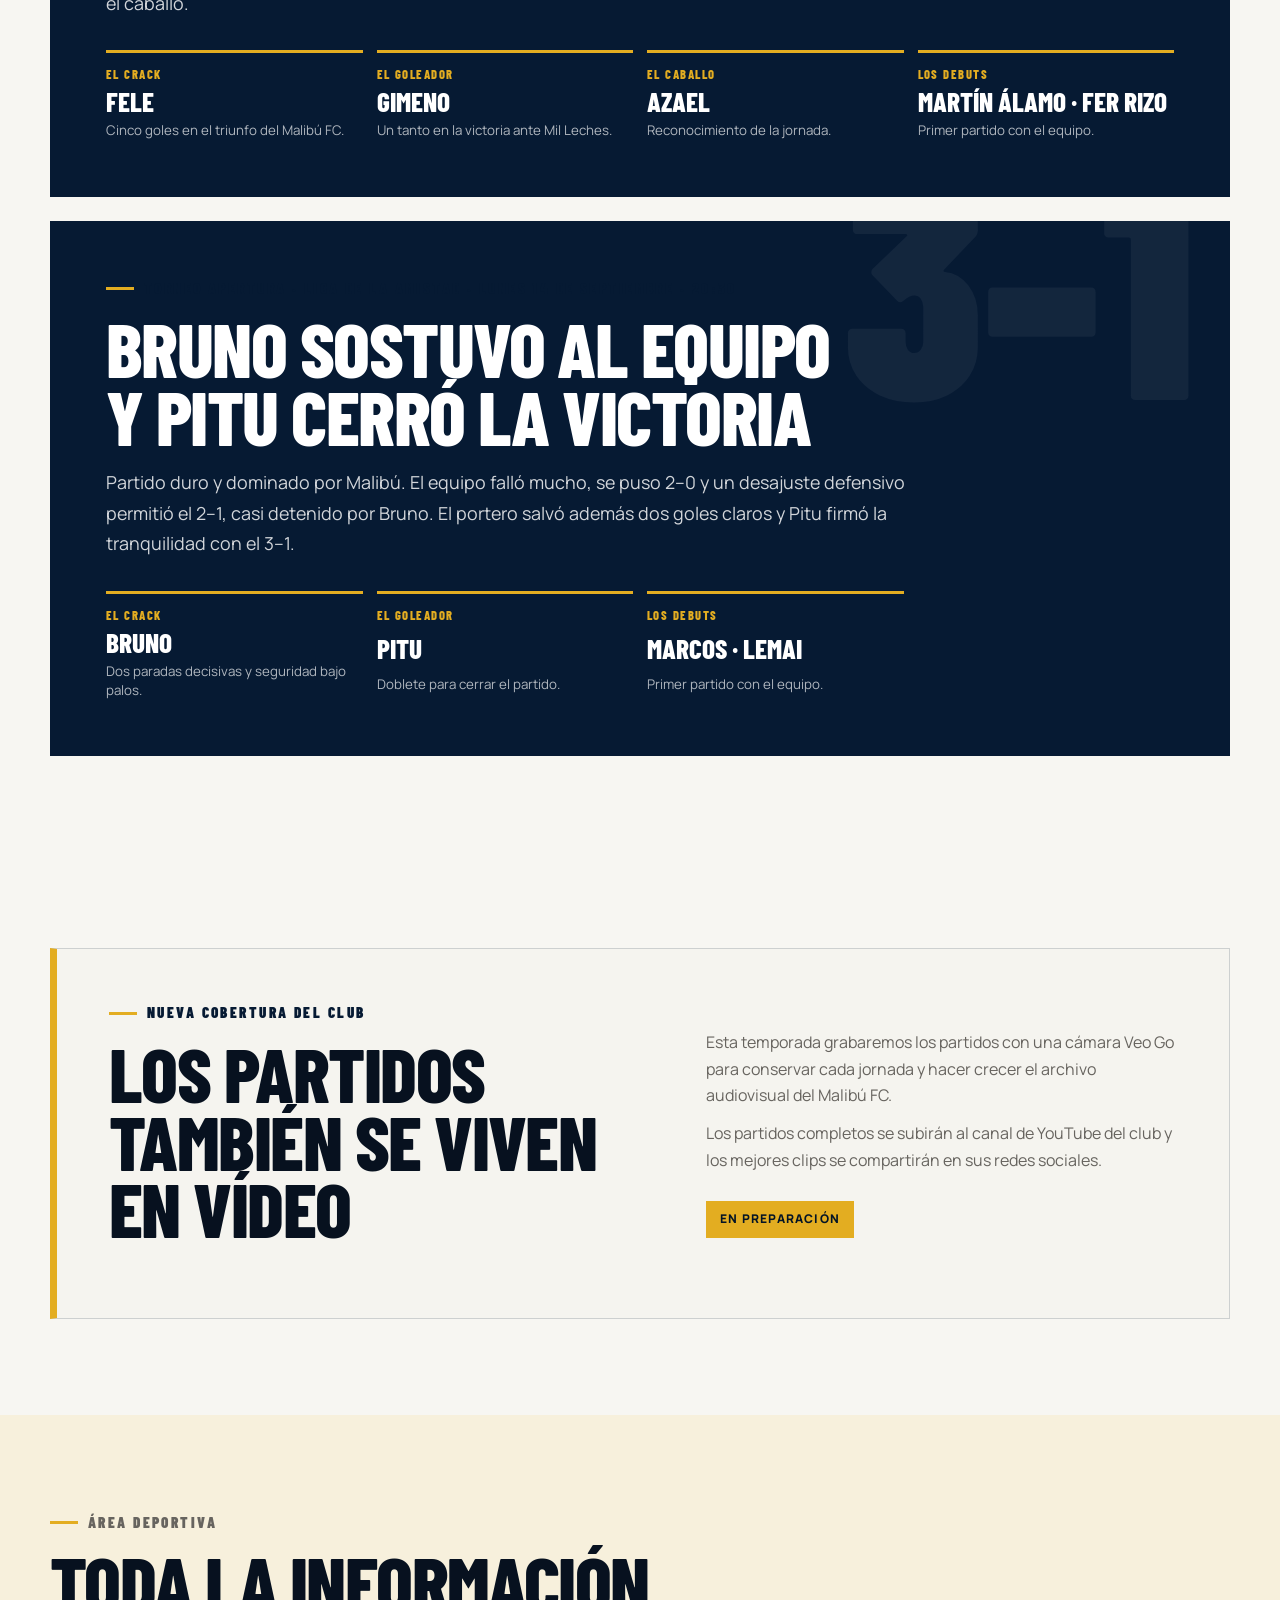
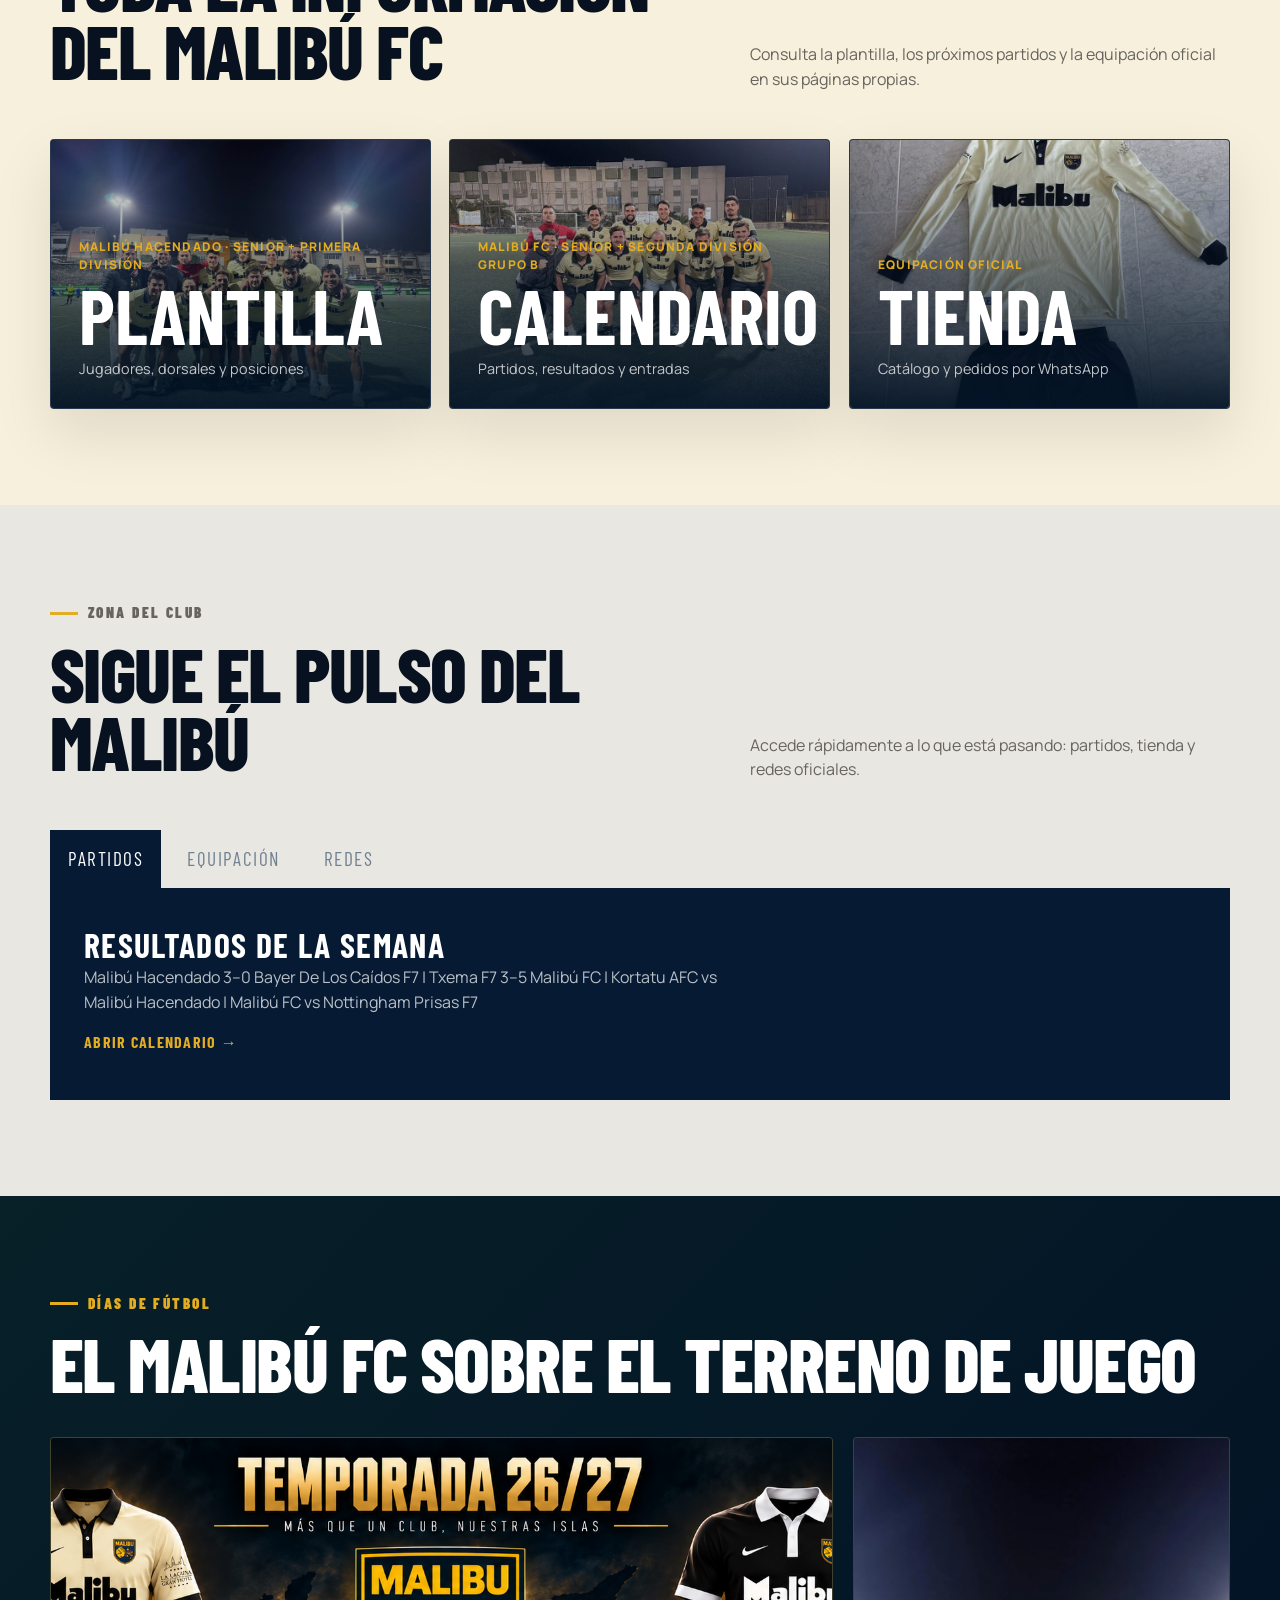
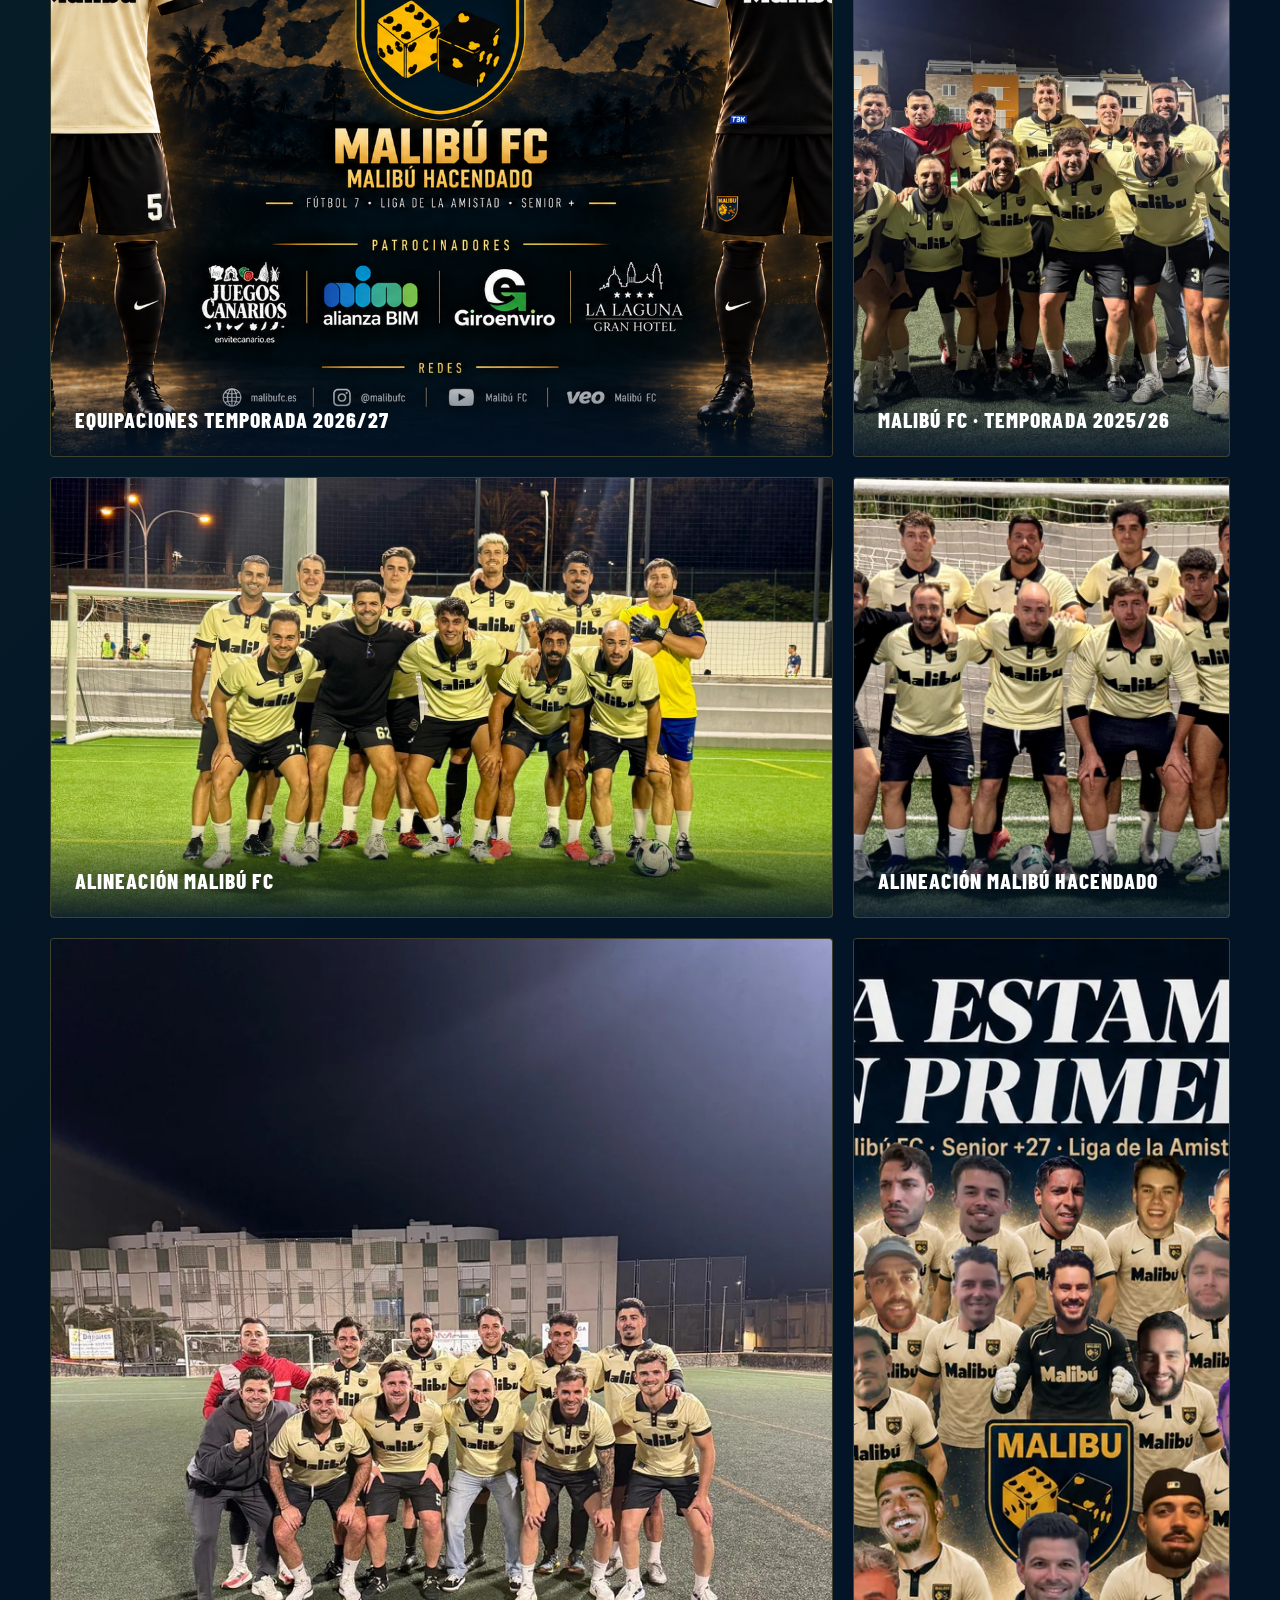
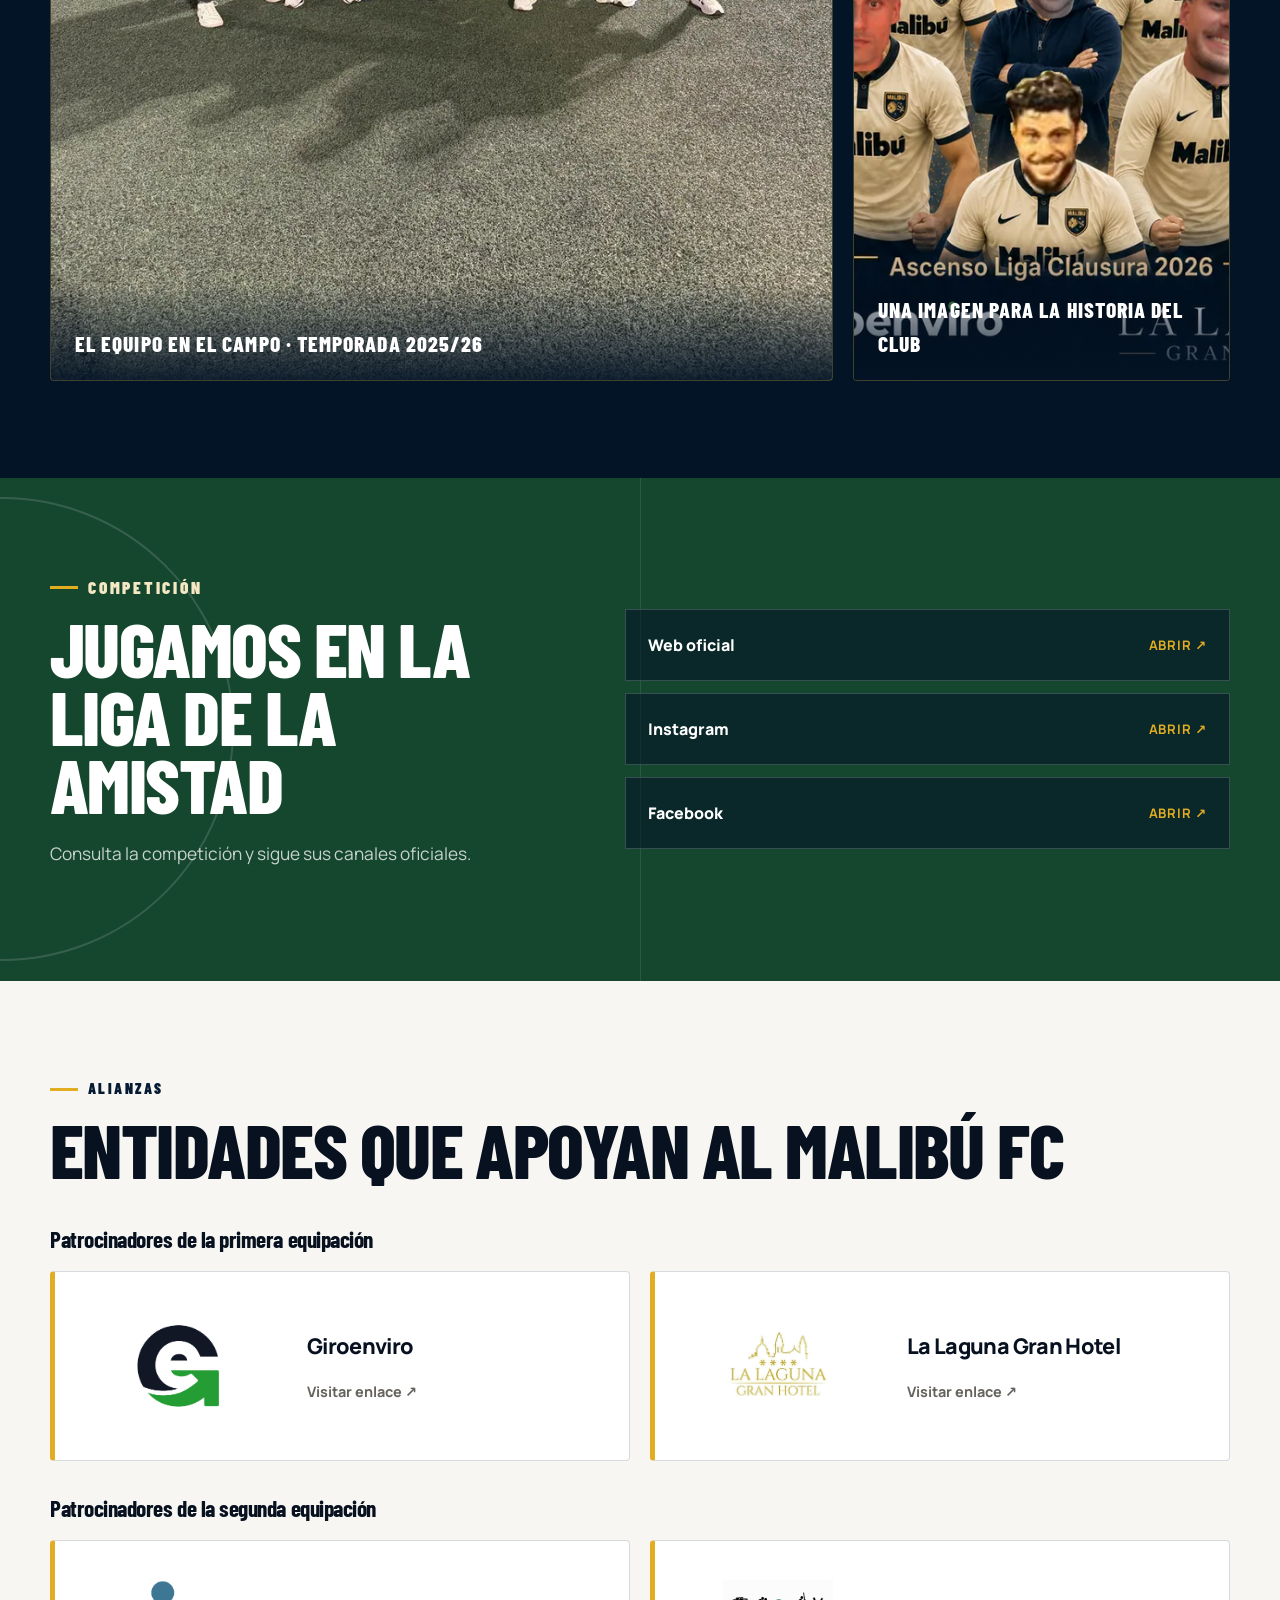
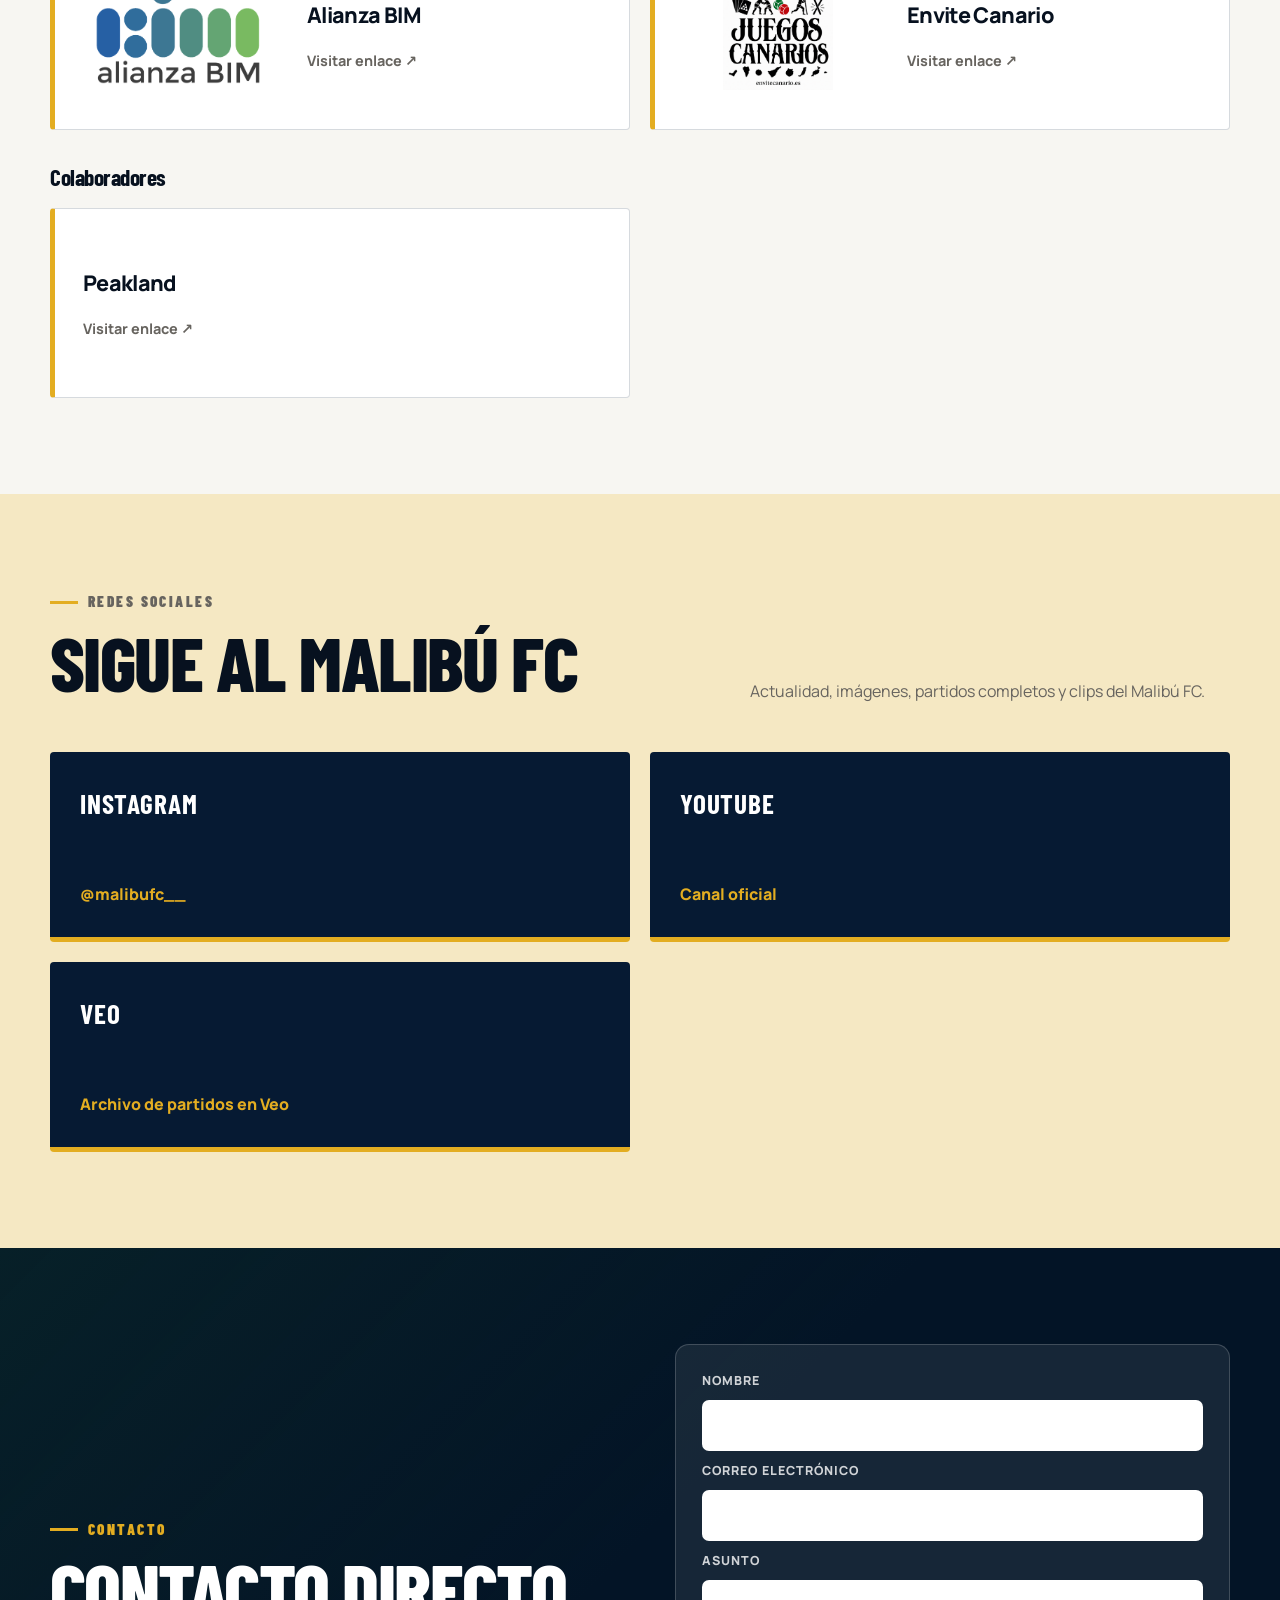
==== commit 731cee10: "Renueva cache de scripts tras corregir resultado" ====
--- a/index.html
+++ b/index.html
@@ -18,8 +18,8 @@
   <link href="https://fonts.googleapis.com/css2?family=Barlow+Condensed:wght@500;600;700;800;900&family=Manrope:wght@400;500;600;700;800&display=swap" rel="stylesheet">
     <link rel="stylesheet" href="css/styles.css?v=20261009-2">
     <link rel="stylesheet" href="css/review.css?v=20261007-1">
-    <script defer src="js/config.js?v=20261009-2"></script>
-    <script defer src="js/app.js?v=20261009-2"></script>
+    <script defer src="js/config.js?v=20261016-1"></script>
+    <script defer src="js/app.js?v=20261016-1"></script>
 </head>
 <body>
   <a class="skip-link" href="#contenido">Saltar al contenido</a>
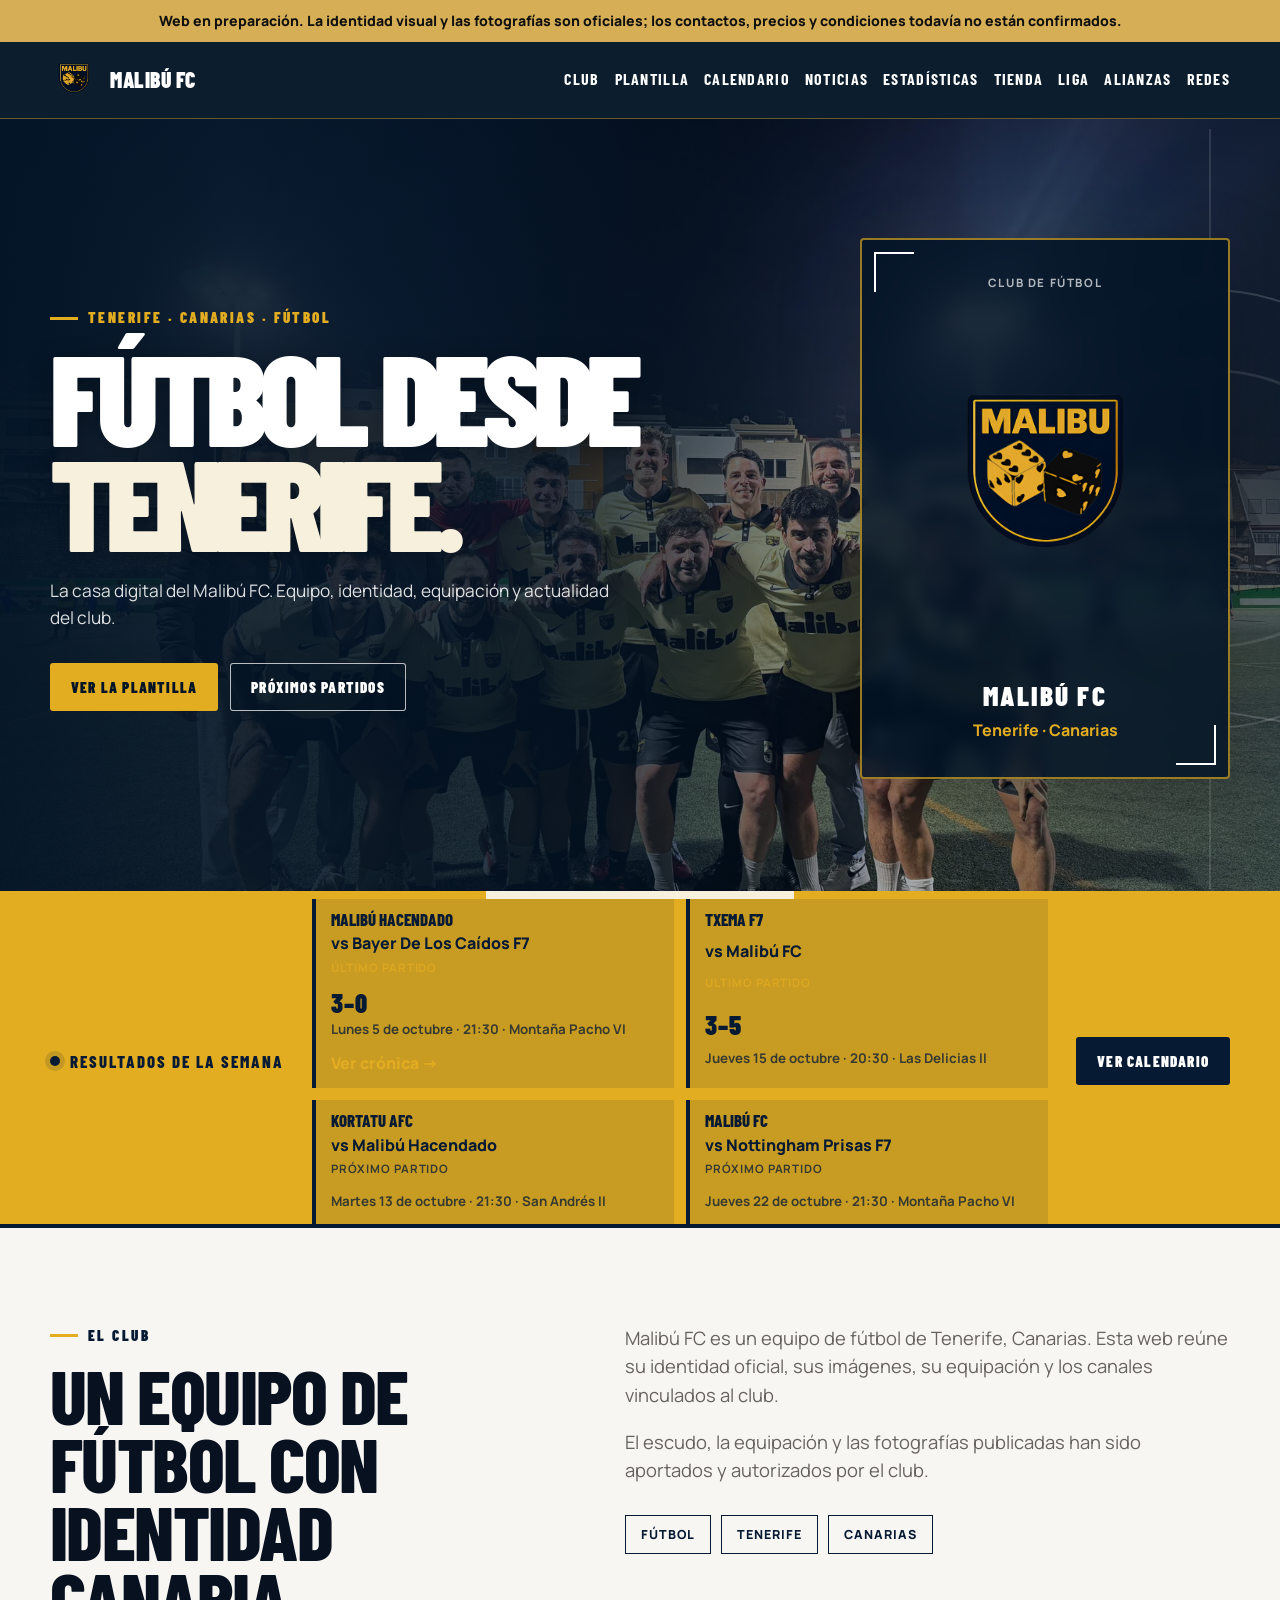
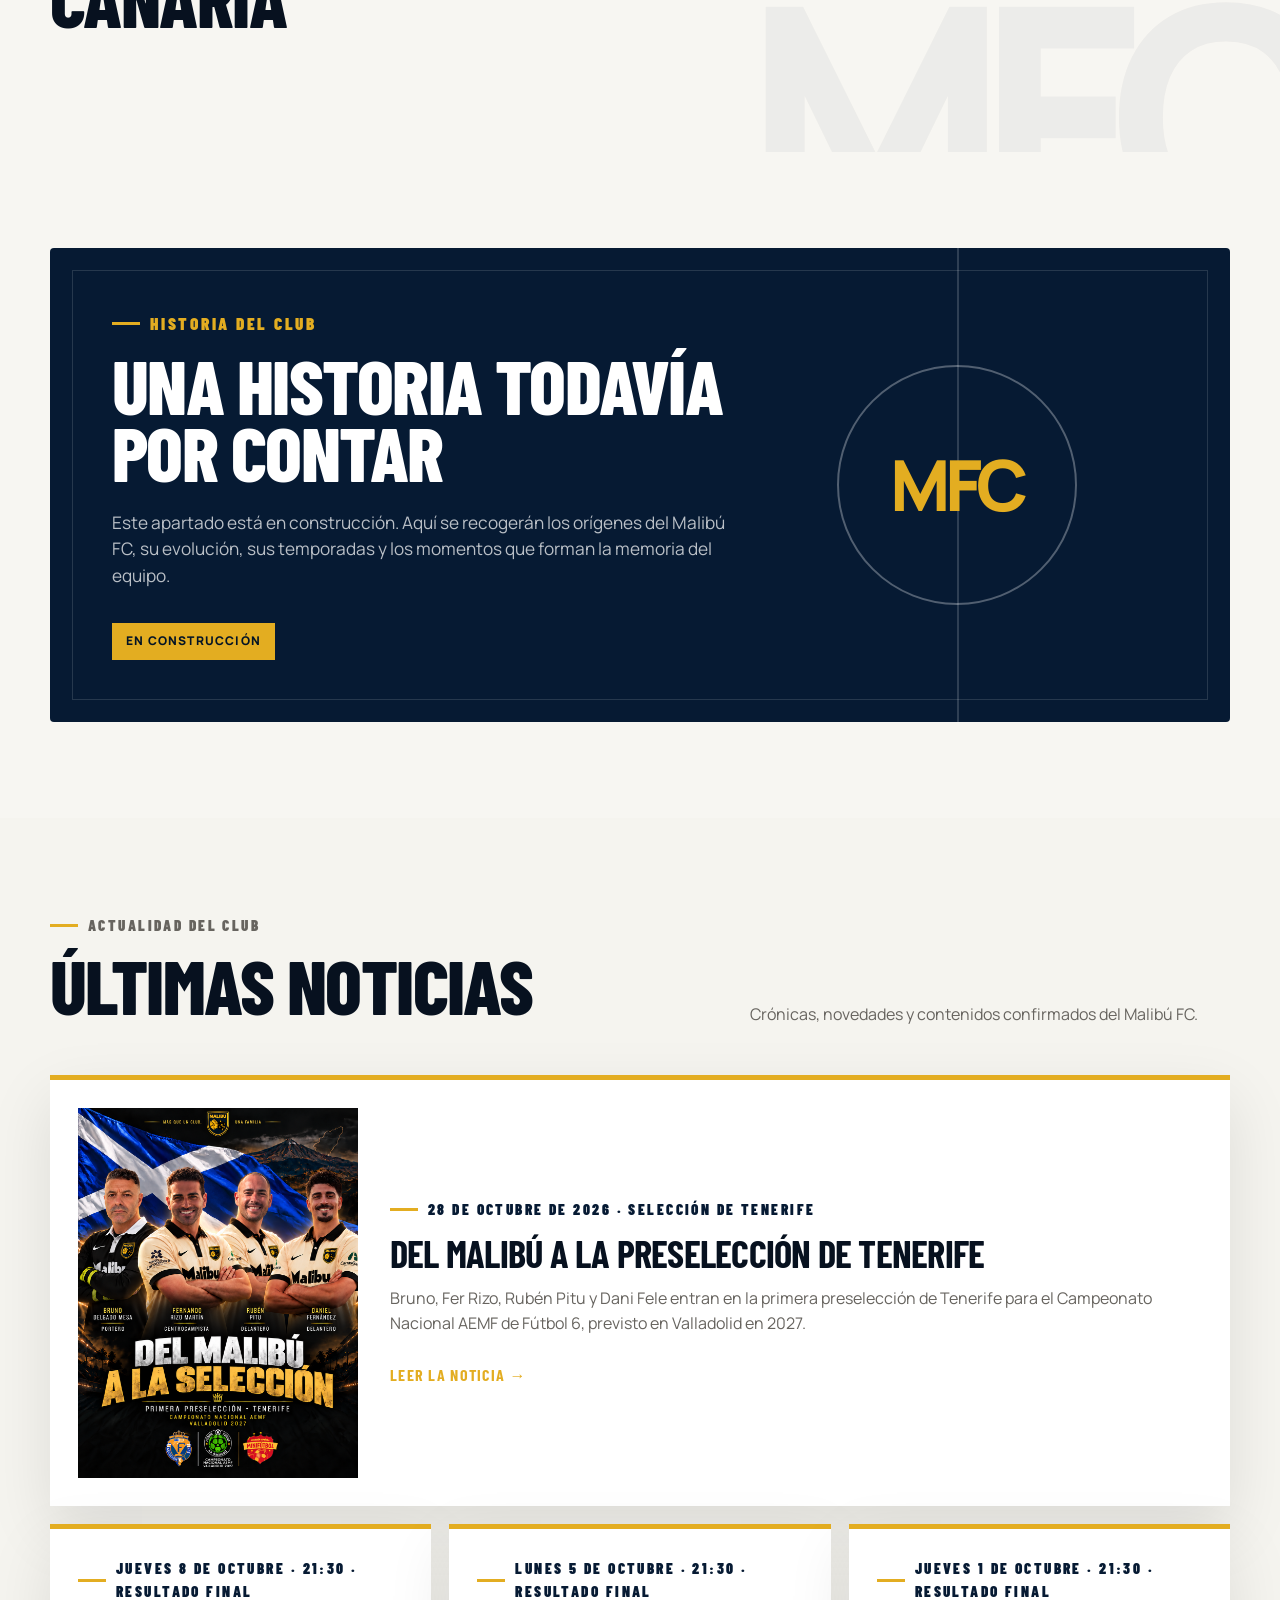
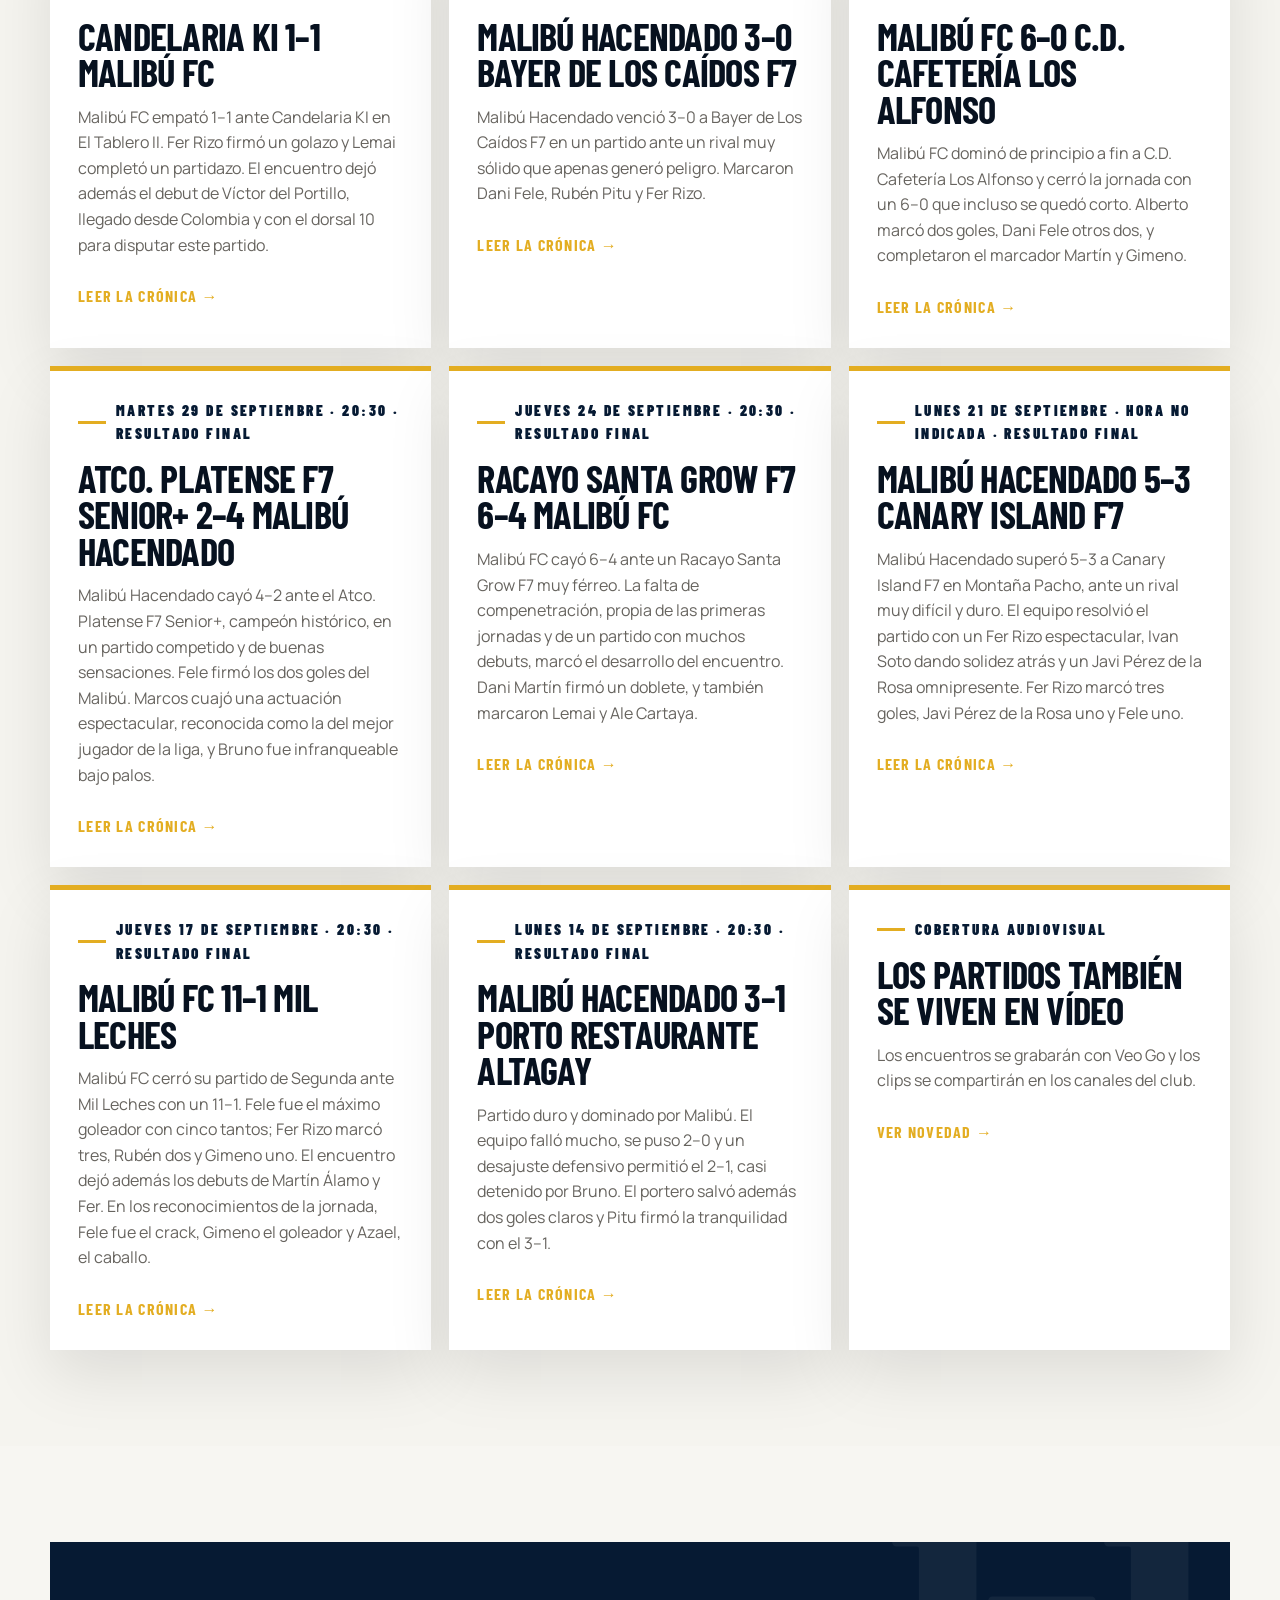
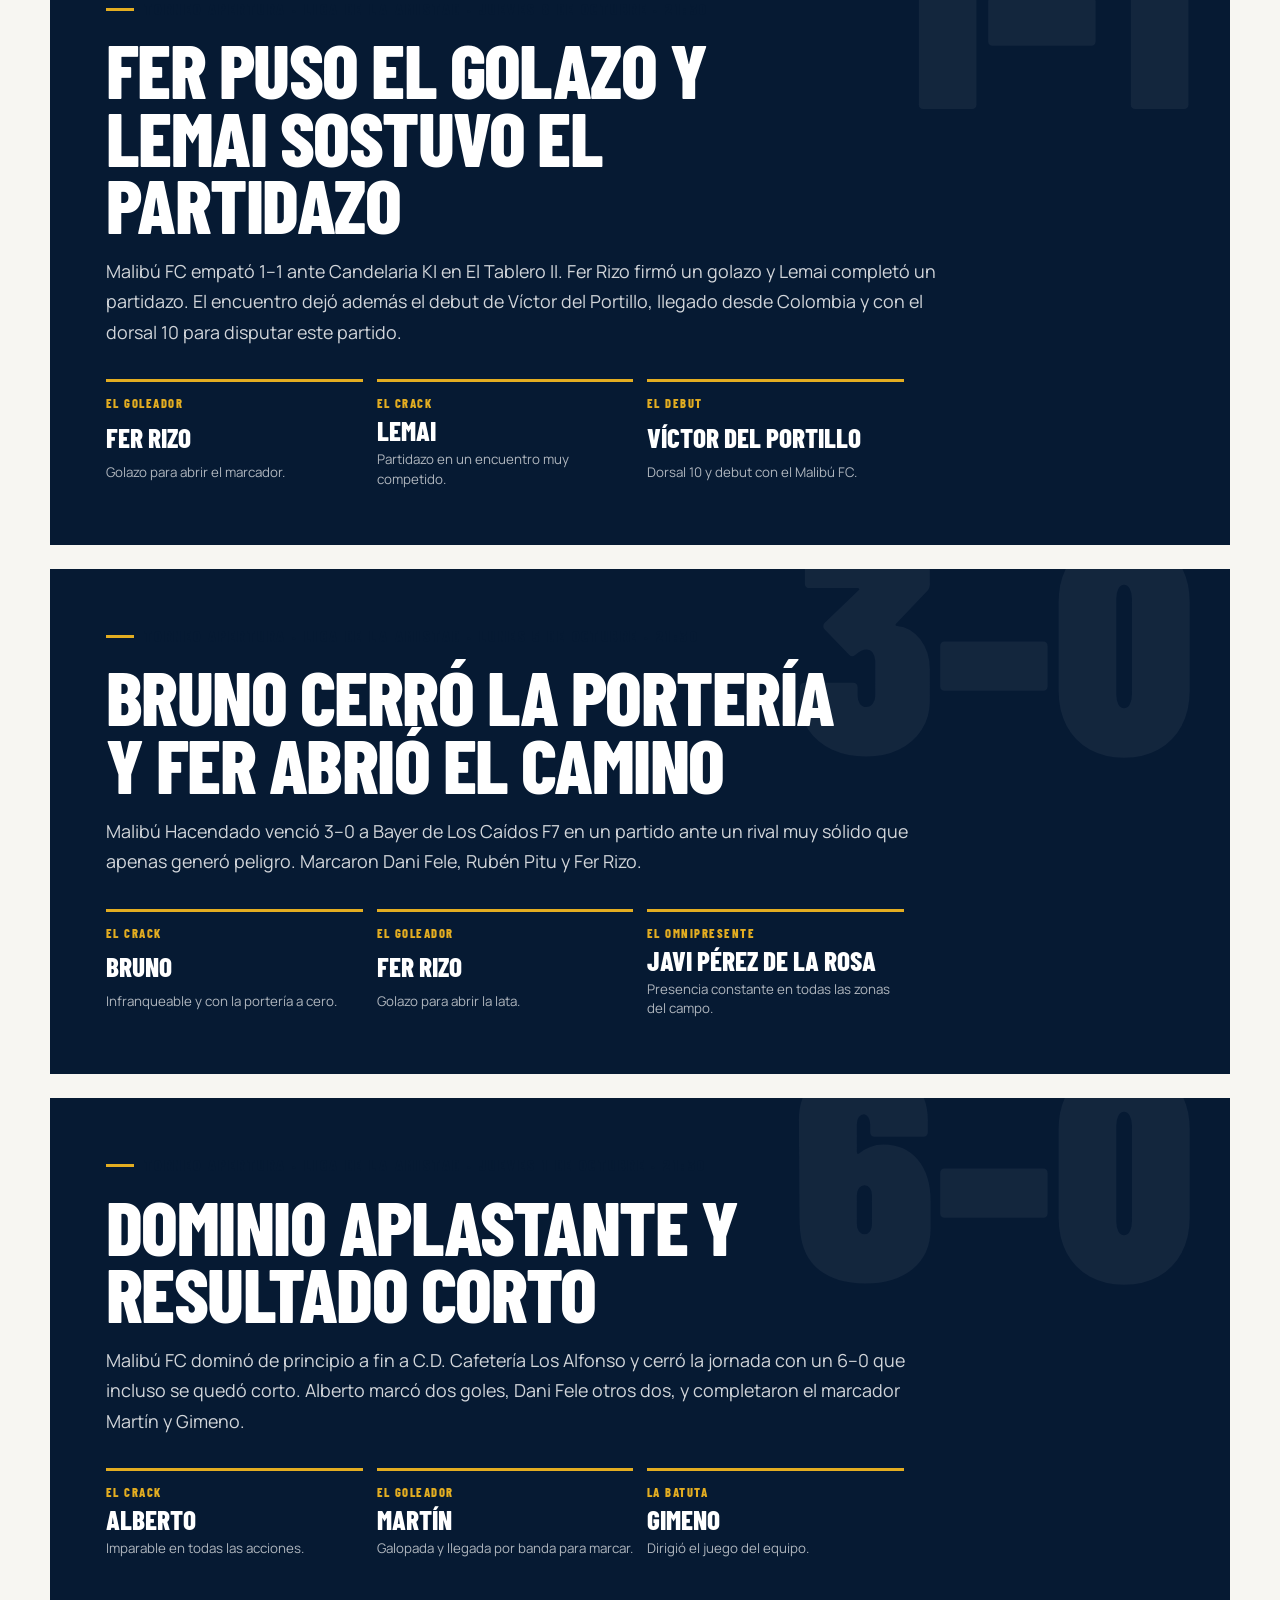
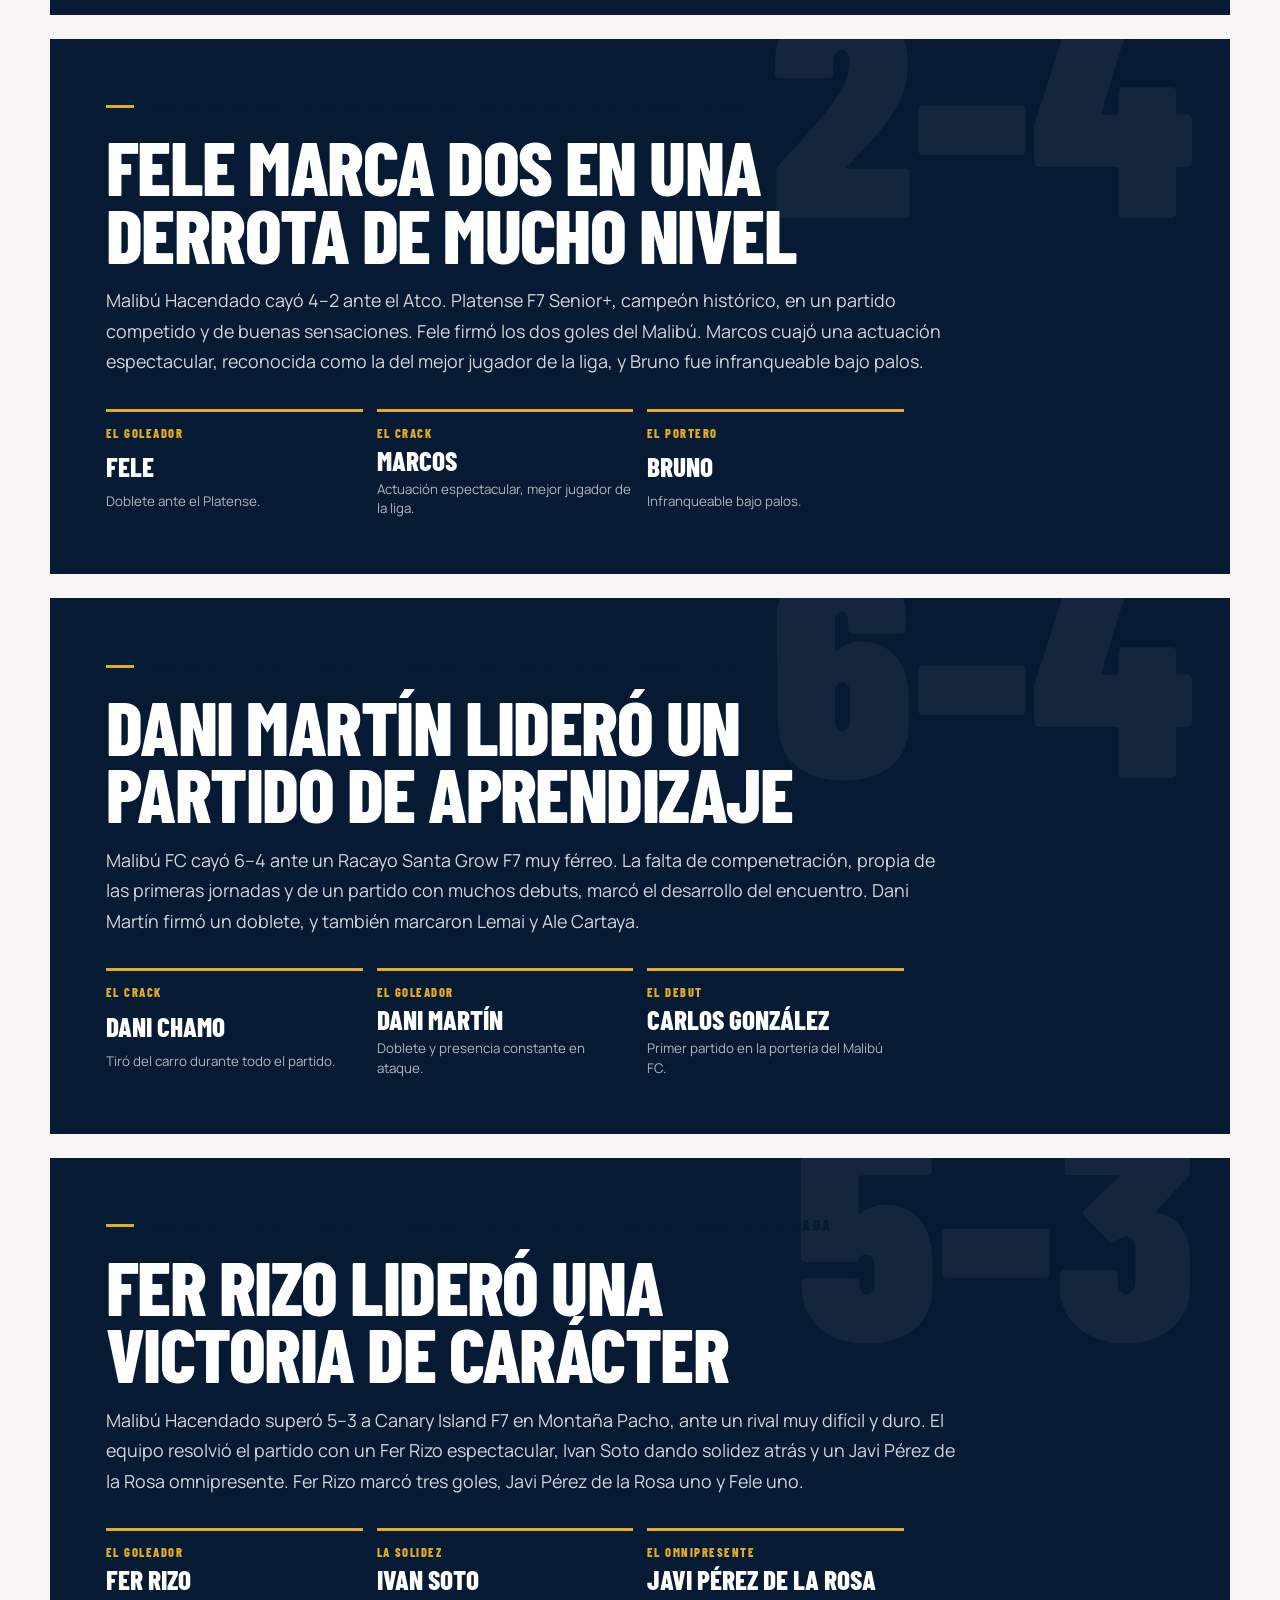
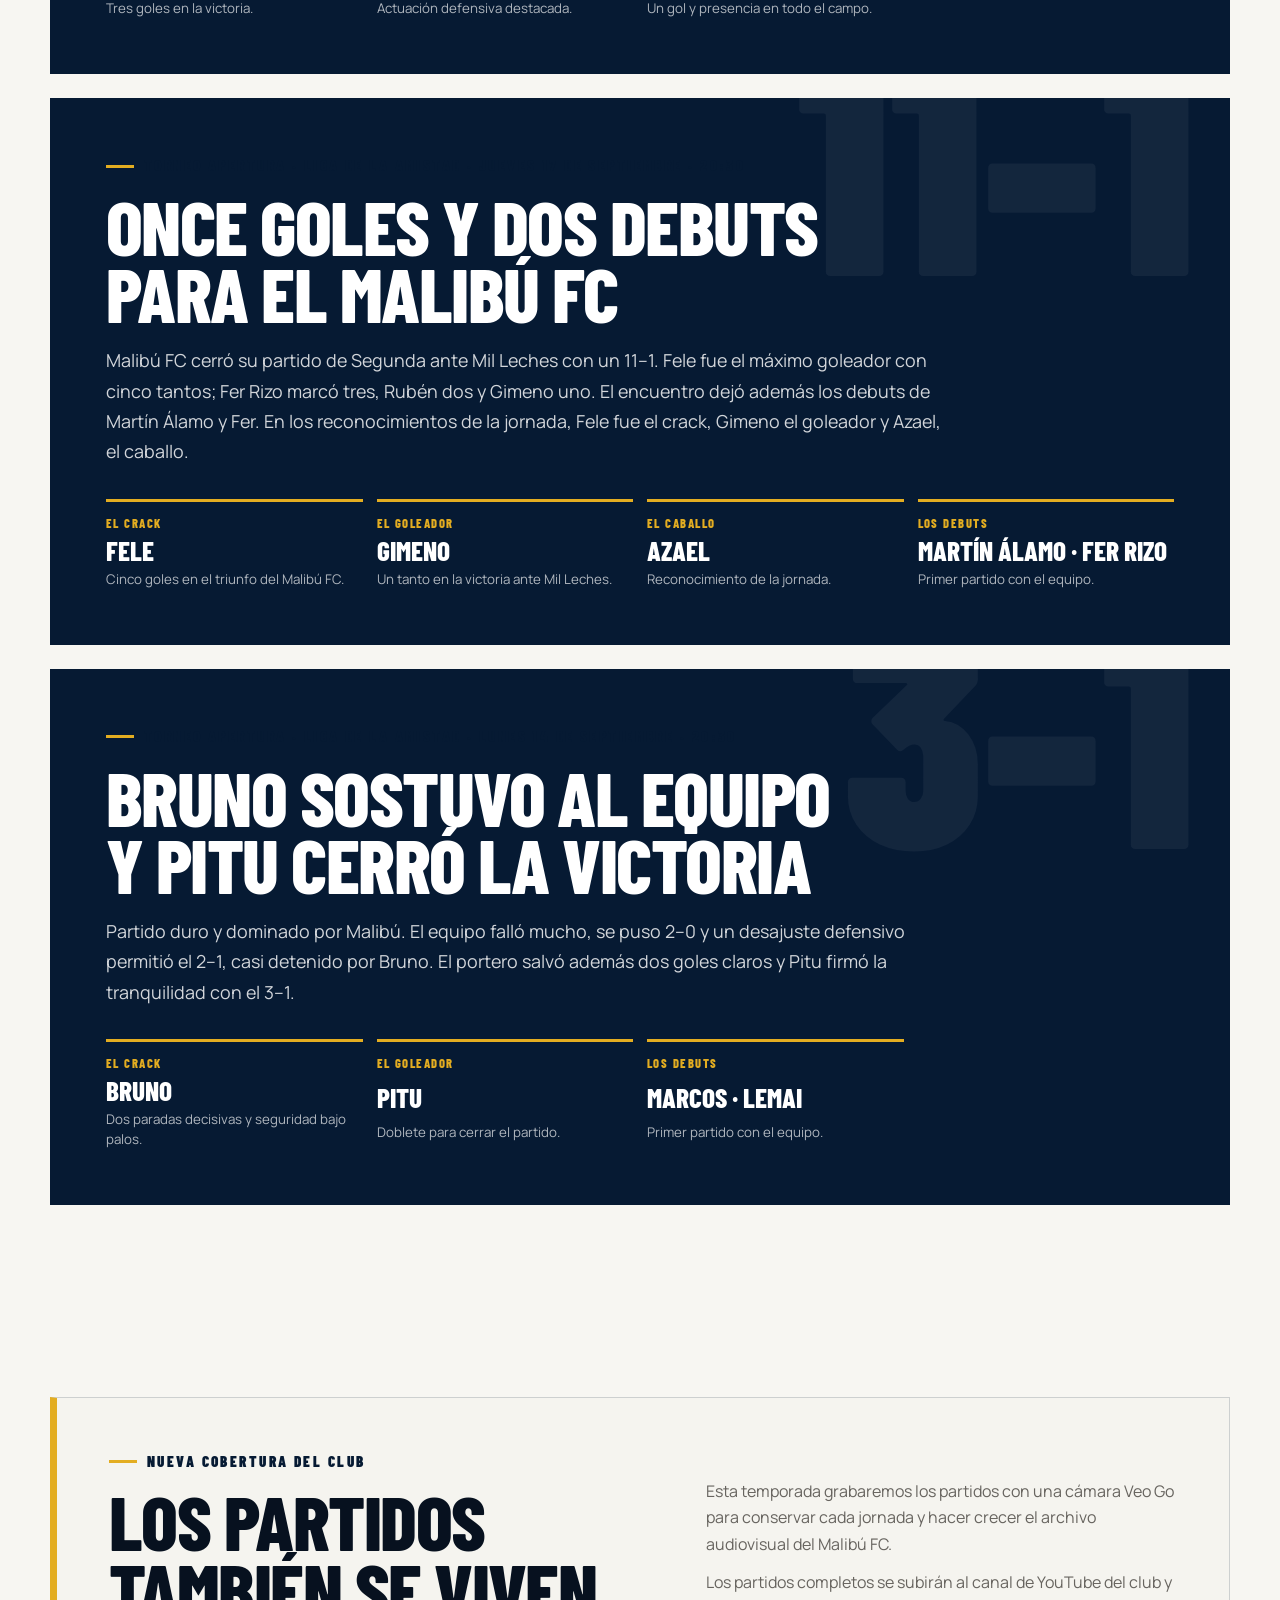
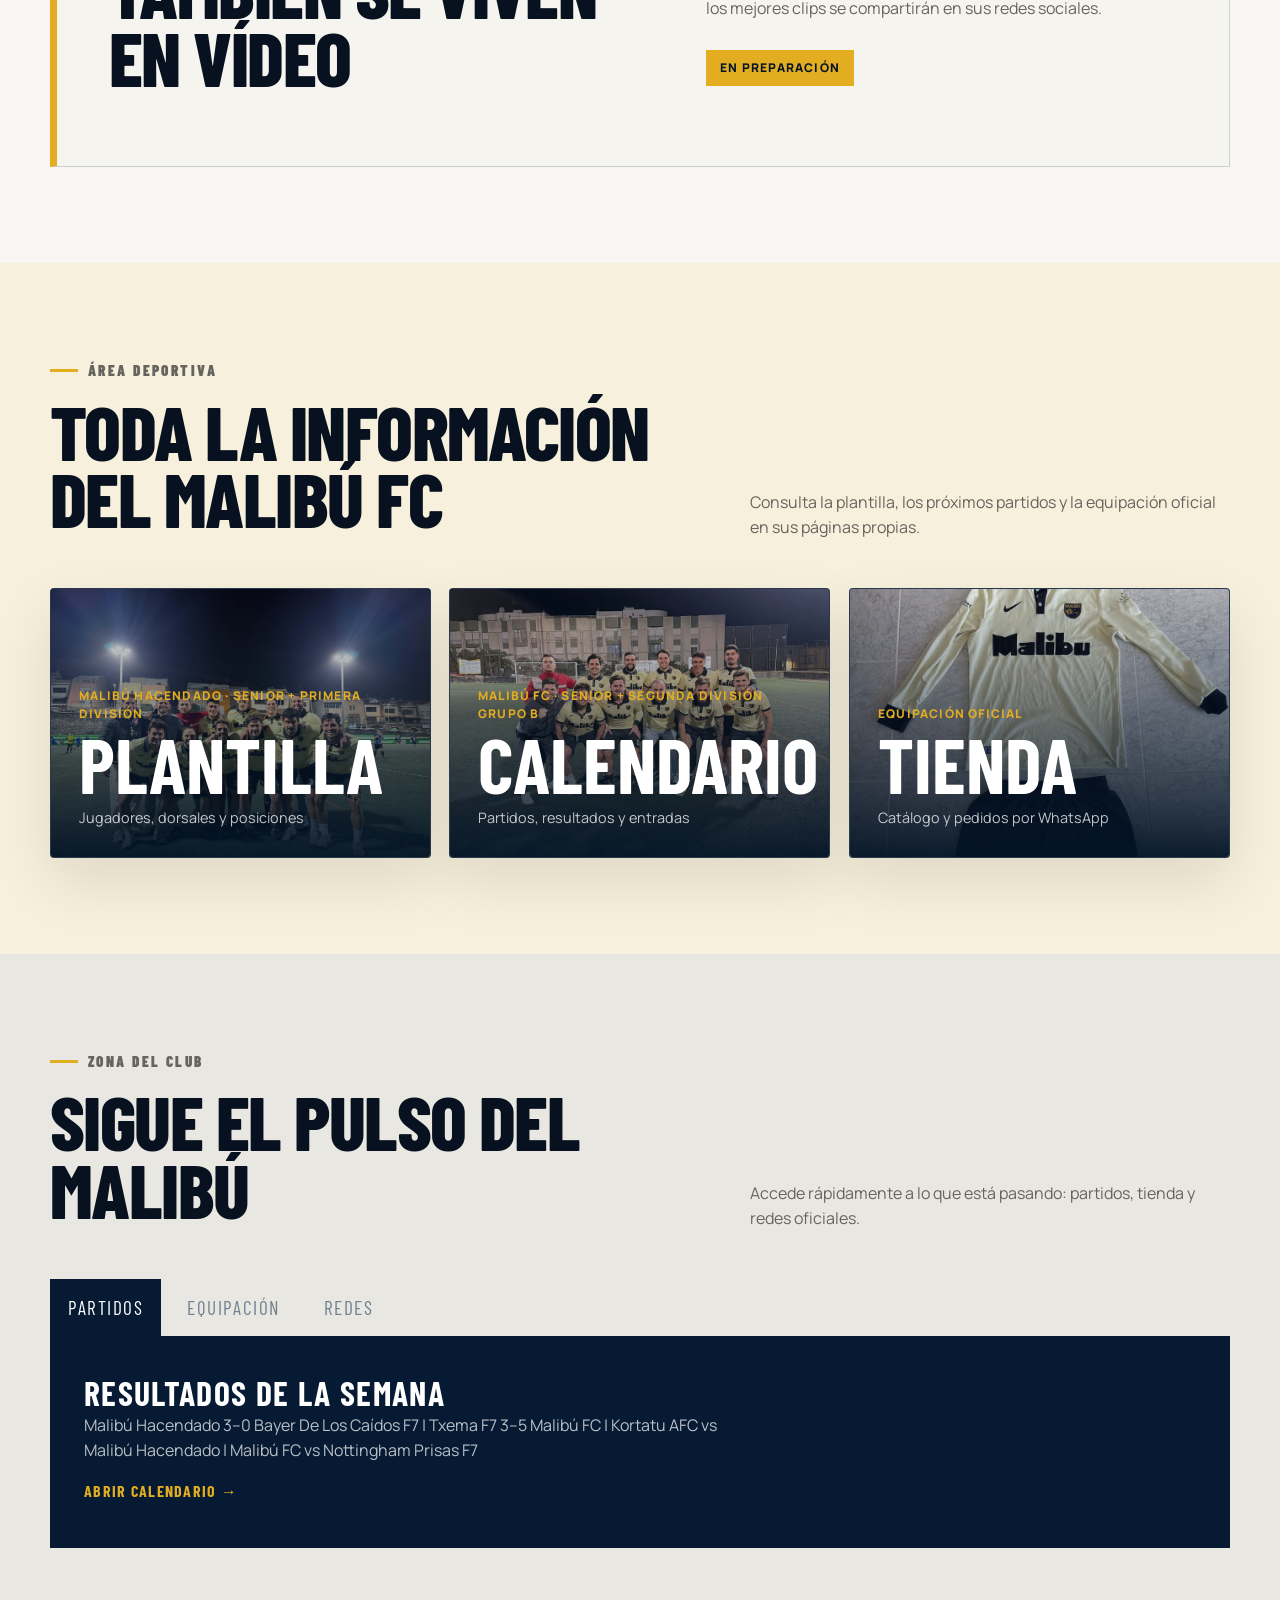
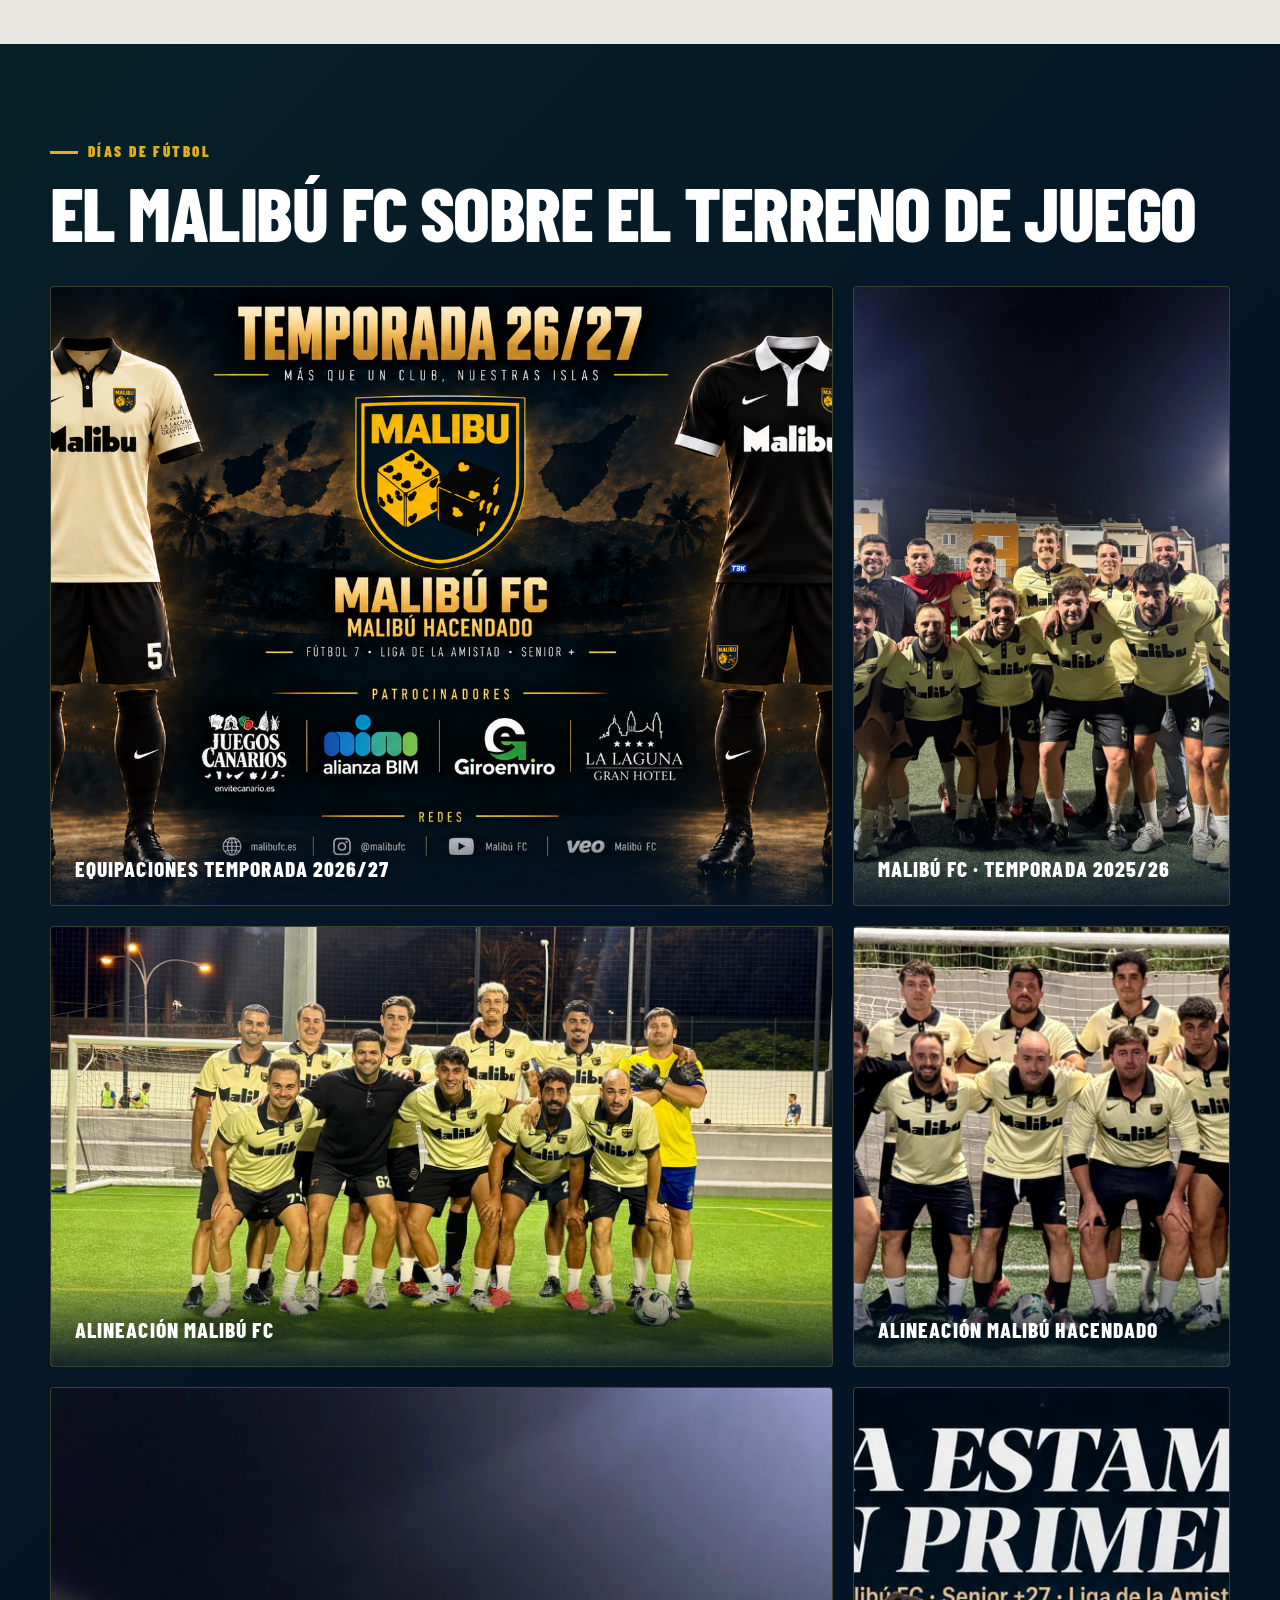
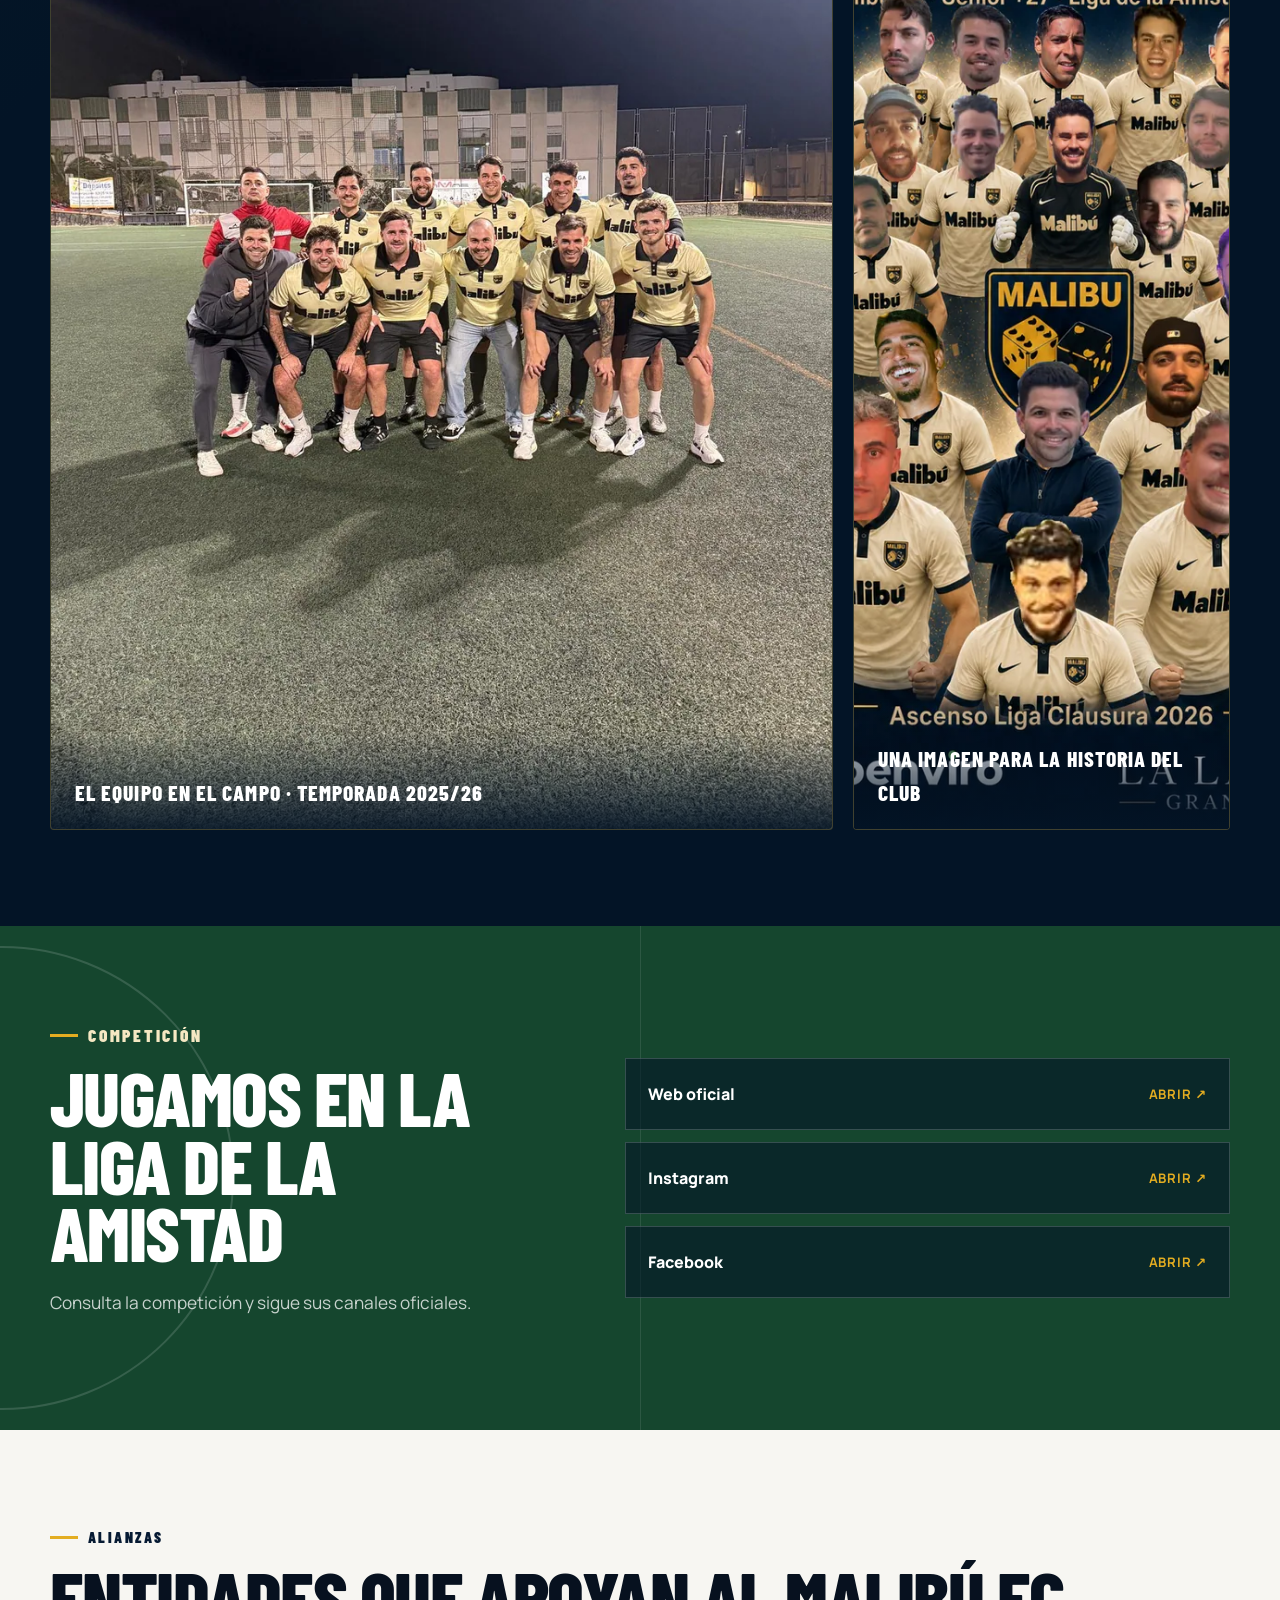
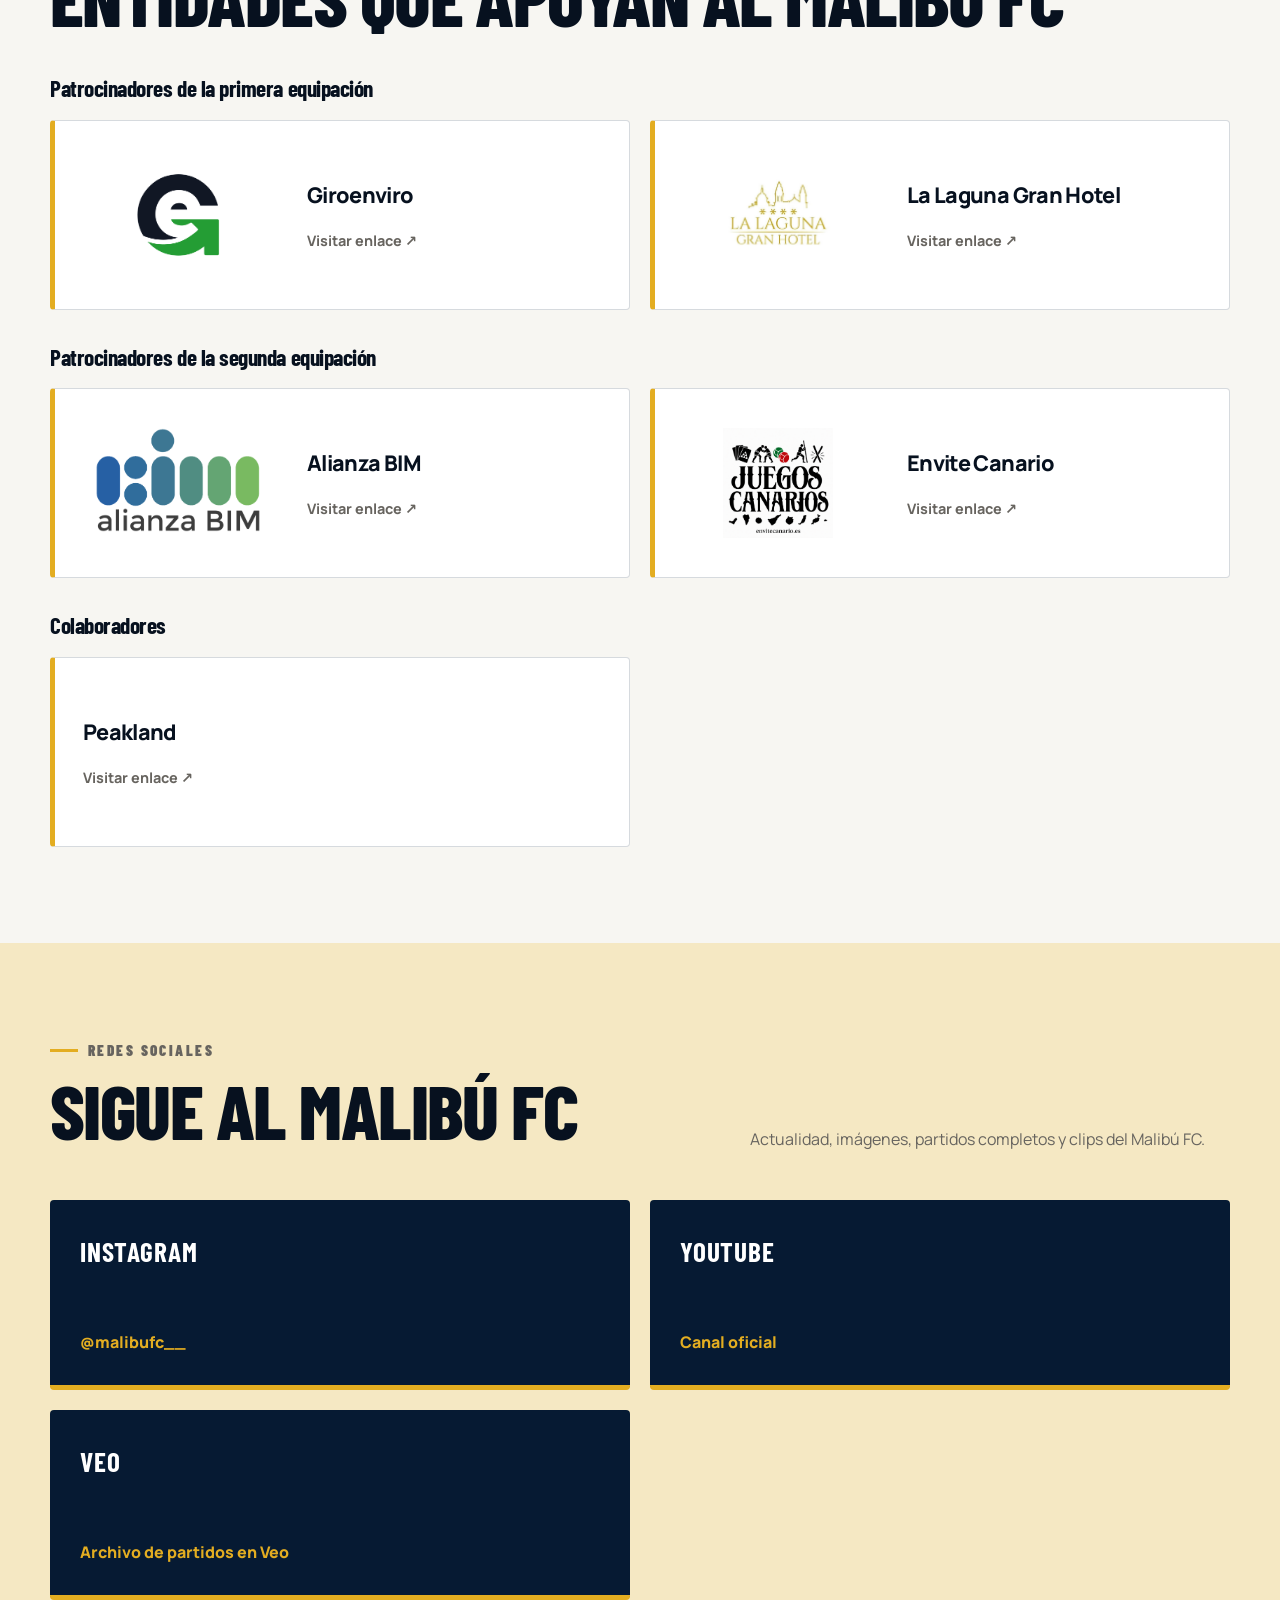
==== commit d19df610: "Publica noticia de la preseleccion de Tenerife" ====
--- a/index.html
+++ b/index.html
@@ -16,10 +16,10 @@
   <link rel="preconnect" href="https://fonts.googleapis.com">
   <link rel="preconnect" href="https://fonts.gstatic.com" crossorigin>
   <link href="https://fonts.googleapis.com/css2?family=Barlow+Condensed:wght@500;600;700;800;900&family=Manrope:wght@400;500;600;700;800&display=swap" rel="stylesheet">
-    <link rel="stylesheet" href="css/styles.css?v=20261009-2">
+    <link rel="stylesheet" href="css/styles.css?v=20261028-1">
     <link rel="stylesheet" href="css/review.css?v=20261007-1">
-    <script defer src="js/config.js?v=20261016-1"></script>
-    <script defer src="js/app.js?v=20261016-1"></script>
+    <script defer src="js/config.js?v=20261028-1"></script>
+    <script defer src="js/app.js?v=20261028-1"></script>
 </head>
 <body>
   <a class="skip-link" href="#contenido">Saltar al contenido</a>
@@ -107,6 +107,7 @@
       <div class="container">
         <div class="section-heading"><div><p class="eyebrow">Actualidad del club</p><h2 id="latest-news-title">Últimas noticias</h2></div><p>Crónicas, novedades y contenidos confirmados del Malibú FC.</p></div>
         <div class="latest-news-grid">
+          <div id="club-news-list" class="latest-match-news"></div>
           <div id="latest-match-news" class="latest-match-news" aria-live="polite"></div>
           <article class="latest-news-card"><p class="eyebrow">Cobertura audiovisual</p><h3>Los partidos también se viven en vídeo</h3><p>Los encuentros se grabarán con Veo Go y los clips se compartirán en los canales del club.</p><a class="text-link" href="#novedades-video">Ver novedad →</a></article>
         </div>
--- a/css/styles.css
+++ b/css/styles.css
@@ -342,6 +342,22 @@
 .latest-news-section { background: #f5f4ef; }
 .latest-news-grid { display: grid; grid-template-columns: repeat(3, minmax(0, 1fr)); gap: 18px; align-items: stretch; }
 .latest-match-news { display: contents; }
+.club-news-feature { grid-column: 1 / -1; display: grid; grid-template-columns: minmax(0, 280px) minmax(0, 1fr); gap: 32px; align-items: center; }
+.club-news-feature img { display: block; width: 100%; height: auto; }
+.news-article { max-width: 1100px; padding-block: 48px 72px; }
+.news-article h1 { font: 900 clamp(2.5rem, 6vw, 5rem)/1 var(--display); text-transform: uppercase; margin-block: 18px; }
+.news-intro { max-width: 820px; font-size: 1.2rem; line-height: 1.7; }
+.news-layout { display: grid; grid-template-columns: minmax(0, 1fr) minmax(0, 1fr); gap: 40px; margin-top: 32px; align-items: start; }
+.news-layout > * { min-width: 0; }
+.news-layout figure { margin: 0; }
+.news-layout figure img { width: 100%; height: auto; display: block; }
+.news-layout figcaption { font-size: .8rem; color: var(--muted); margin-top: 12px; }
+.news-copy p, .news-players p { line-height: 1.7; }
+.news-layout h2 { font-size: clamp(1.8rem, 4vw, 2.6rem); overflow-wrap: anywhere; }
+.news-players { list-style: none; padding: 0; }
+.news-players li { border-top: 2px solid var(--gold); padding-top: 16px; margin-top: 24px; }
+.news-players h3 { font: 800 1.65rem var(--display); margin: 6px 0; }
+@media (max-width: 700px) { .club-news-feature, .news-layout { grid-template-columns: minmax(0, 1fr); } .club-news-feature > a { max-width: 280px; margin-inline: auto; } }
 .latest-news-card { padding: 28px; background: white; border-top: 5px solid var(--gold); box-shadow: var(--shadow); }
 .latest-news-card h3 { max-width: 600px; margin: 8px 0 14px; font-family: var(--display); font-size: clamp(1.7rem, 3vw, 2.7rem); line-height: .95; text-transform: uppercase; }
 .latest-news-card p:not(.eyebrow) { color: var(--muted); line-height: 1.6; }
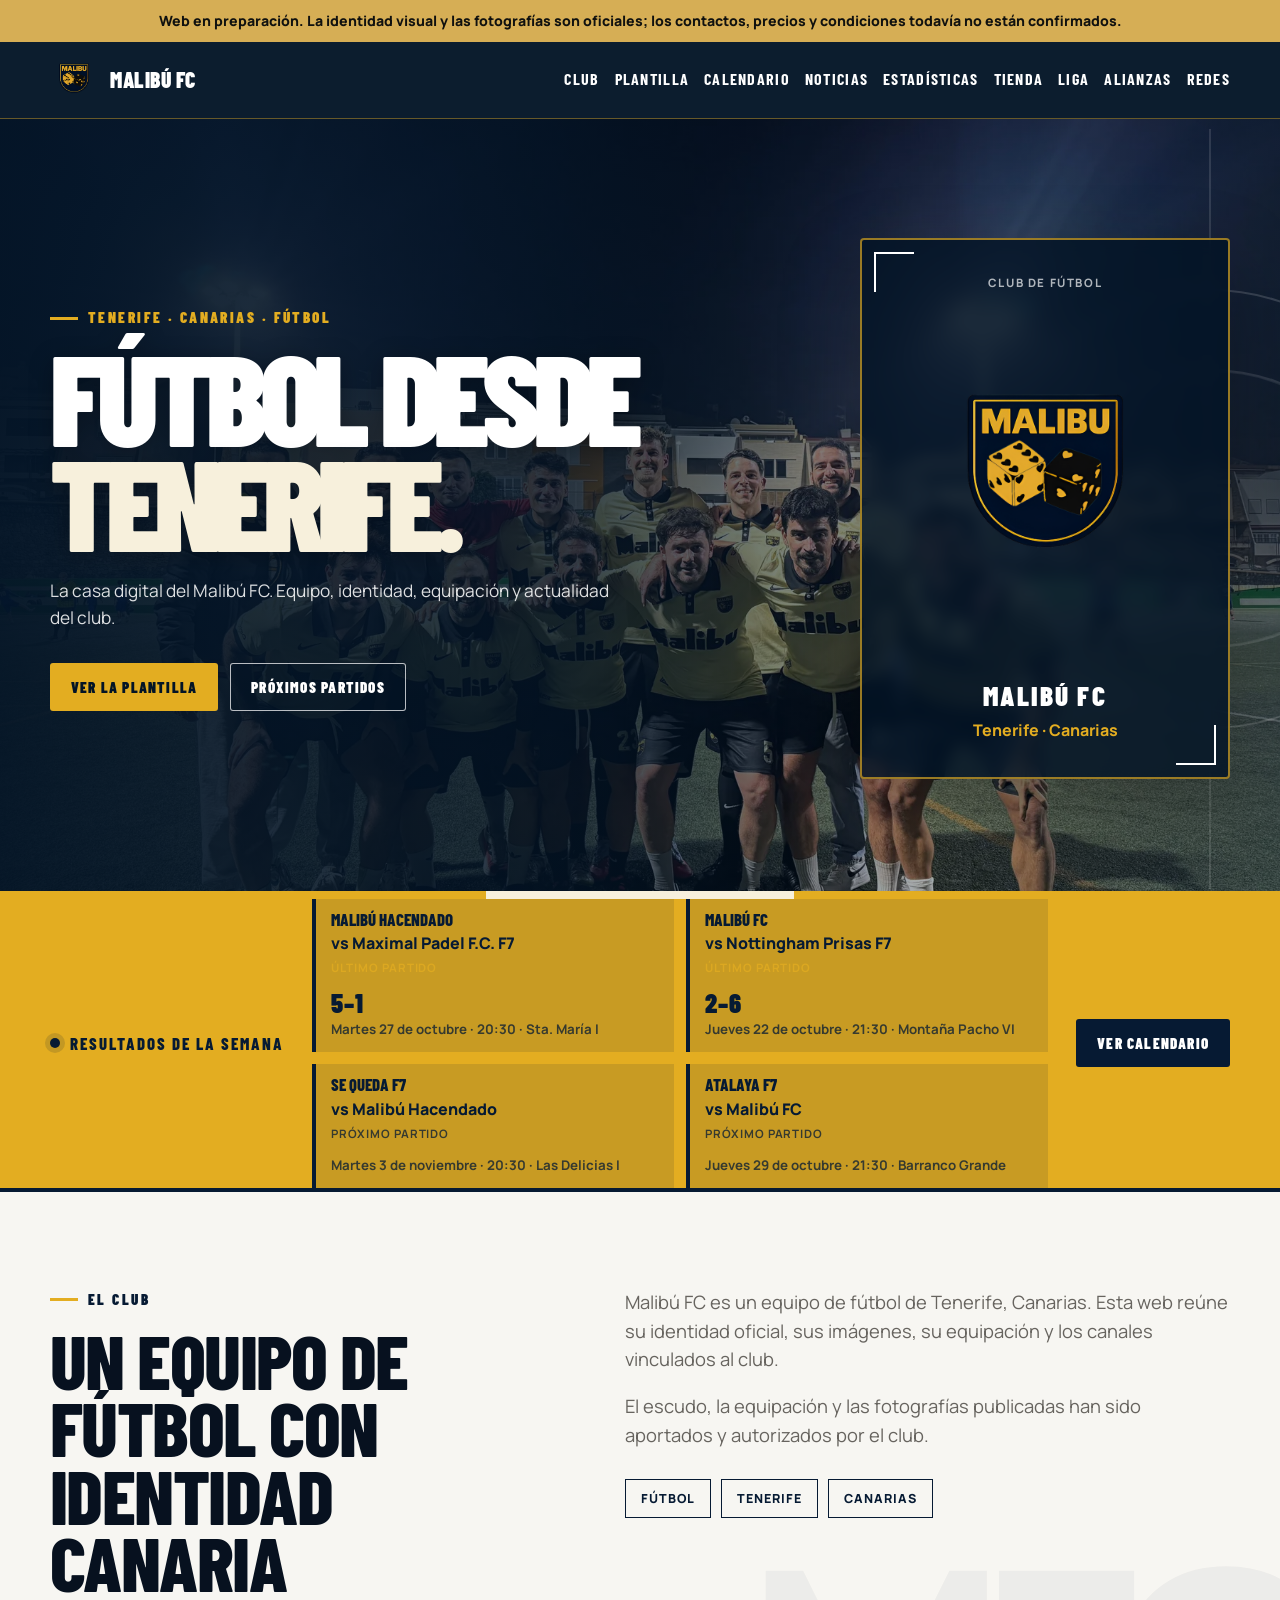
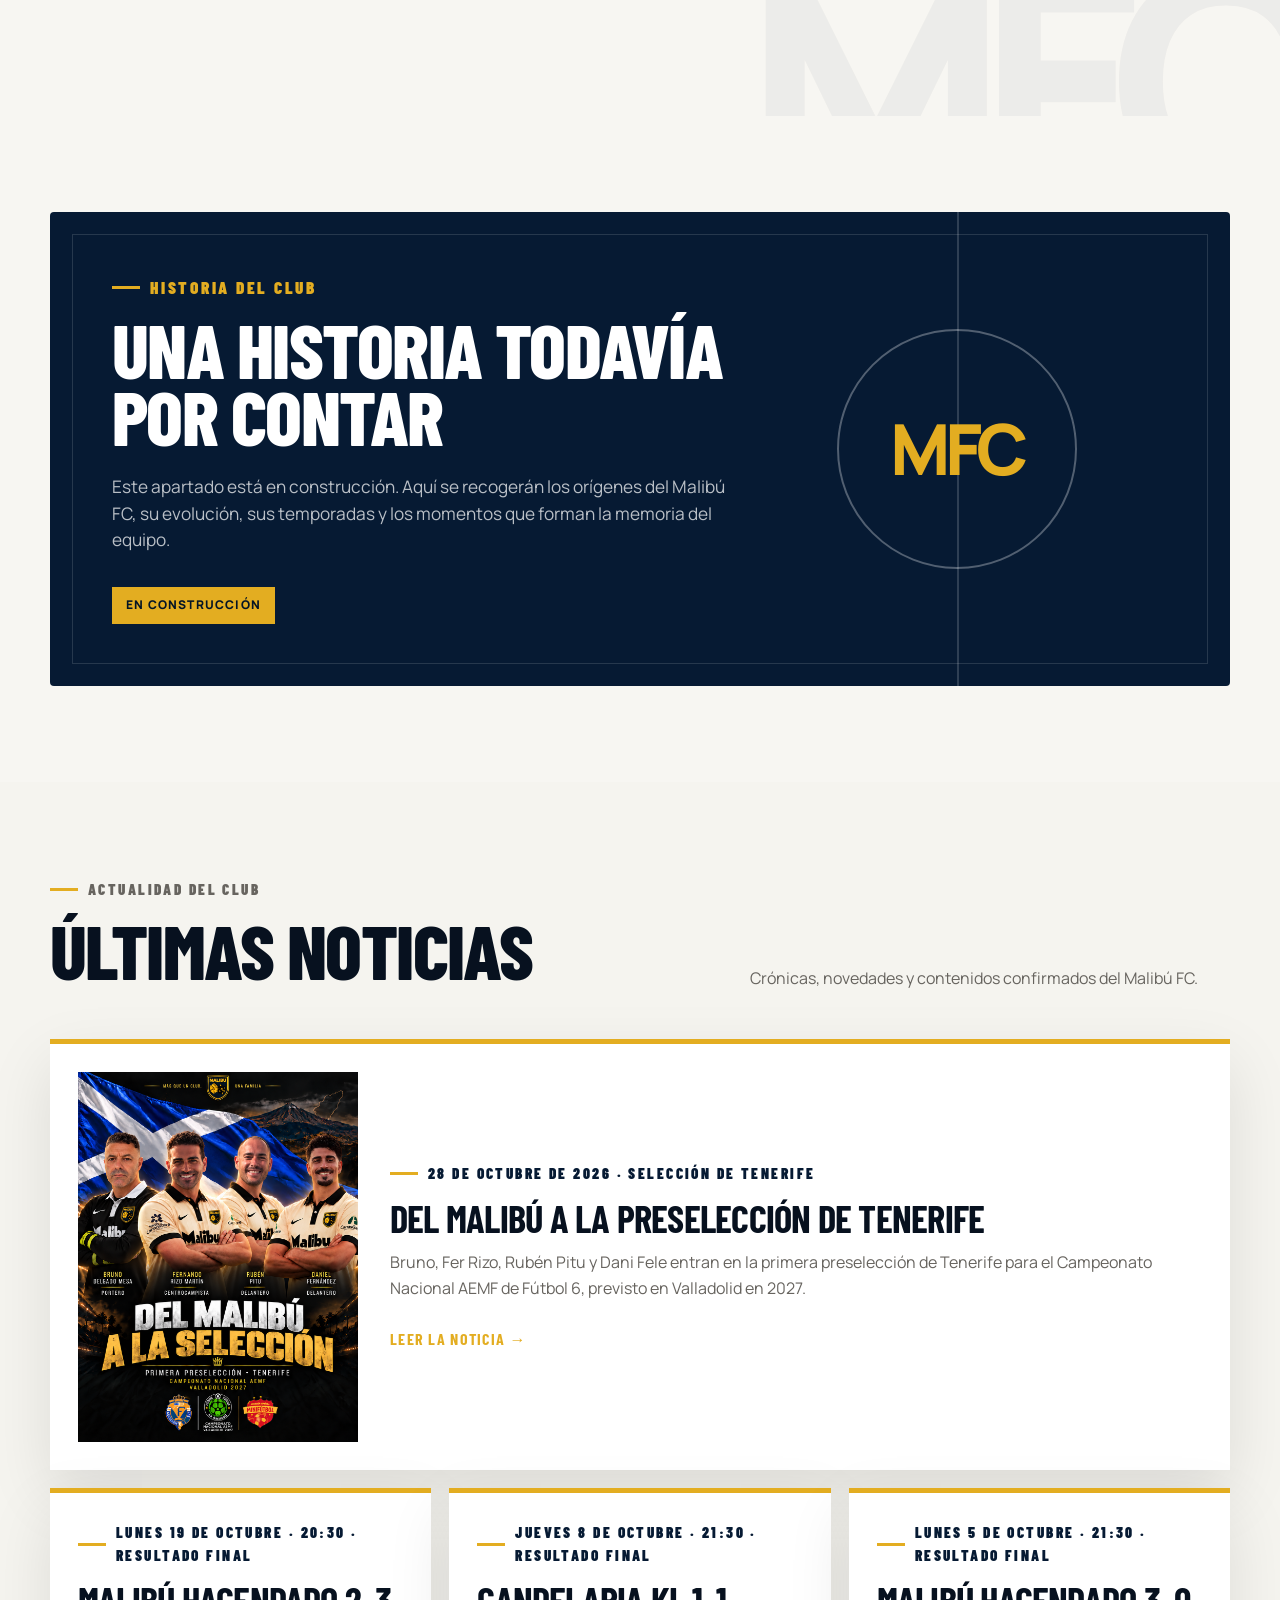
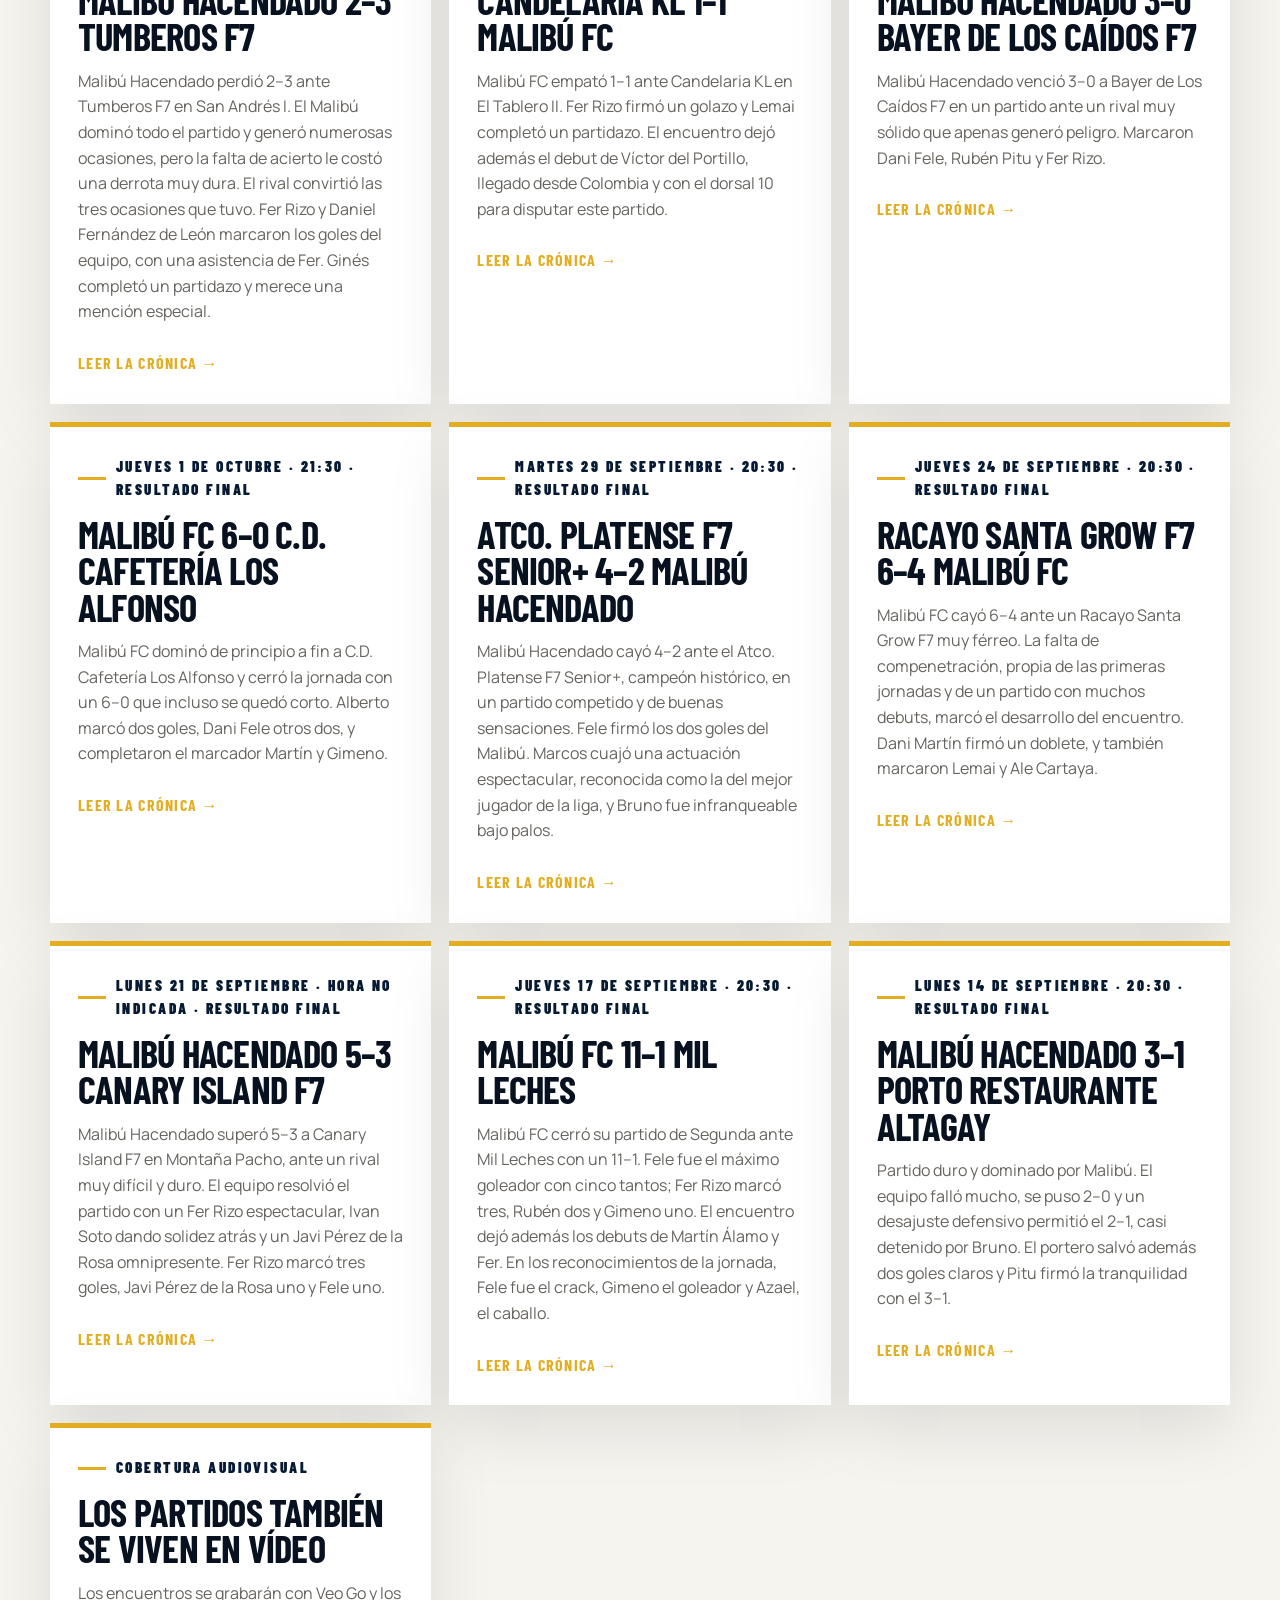
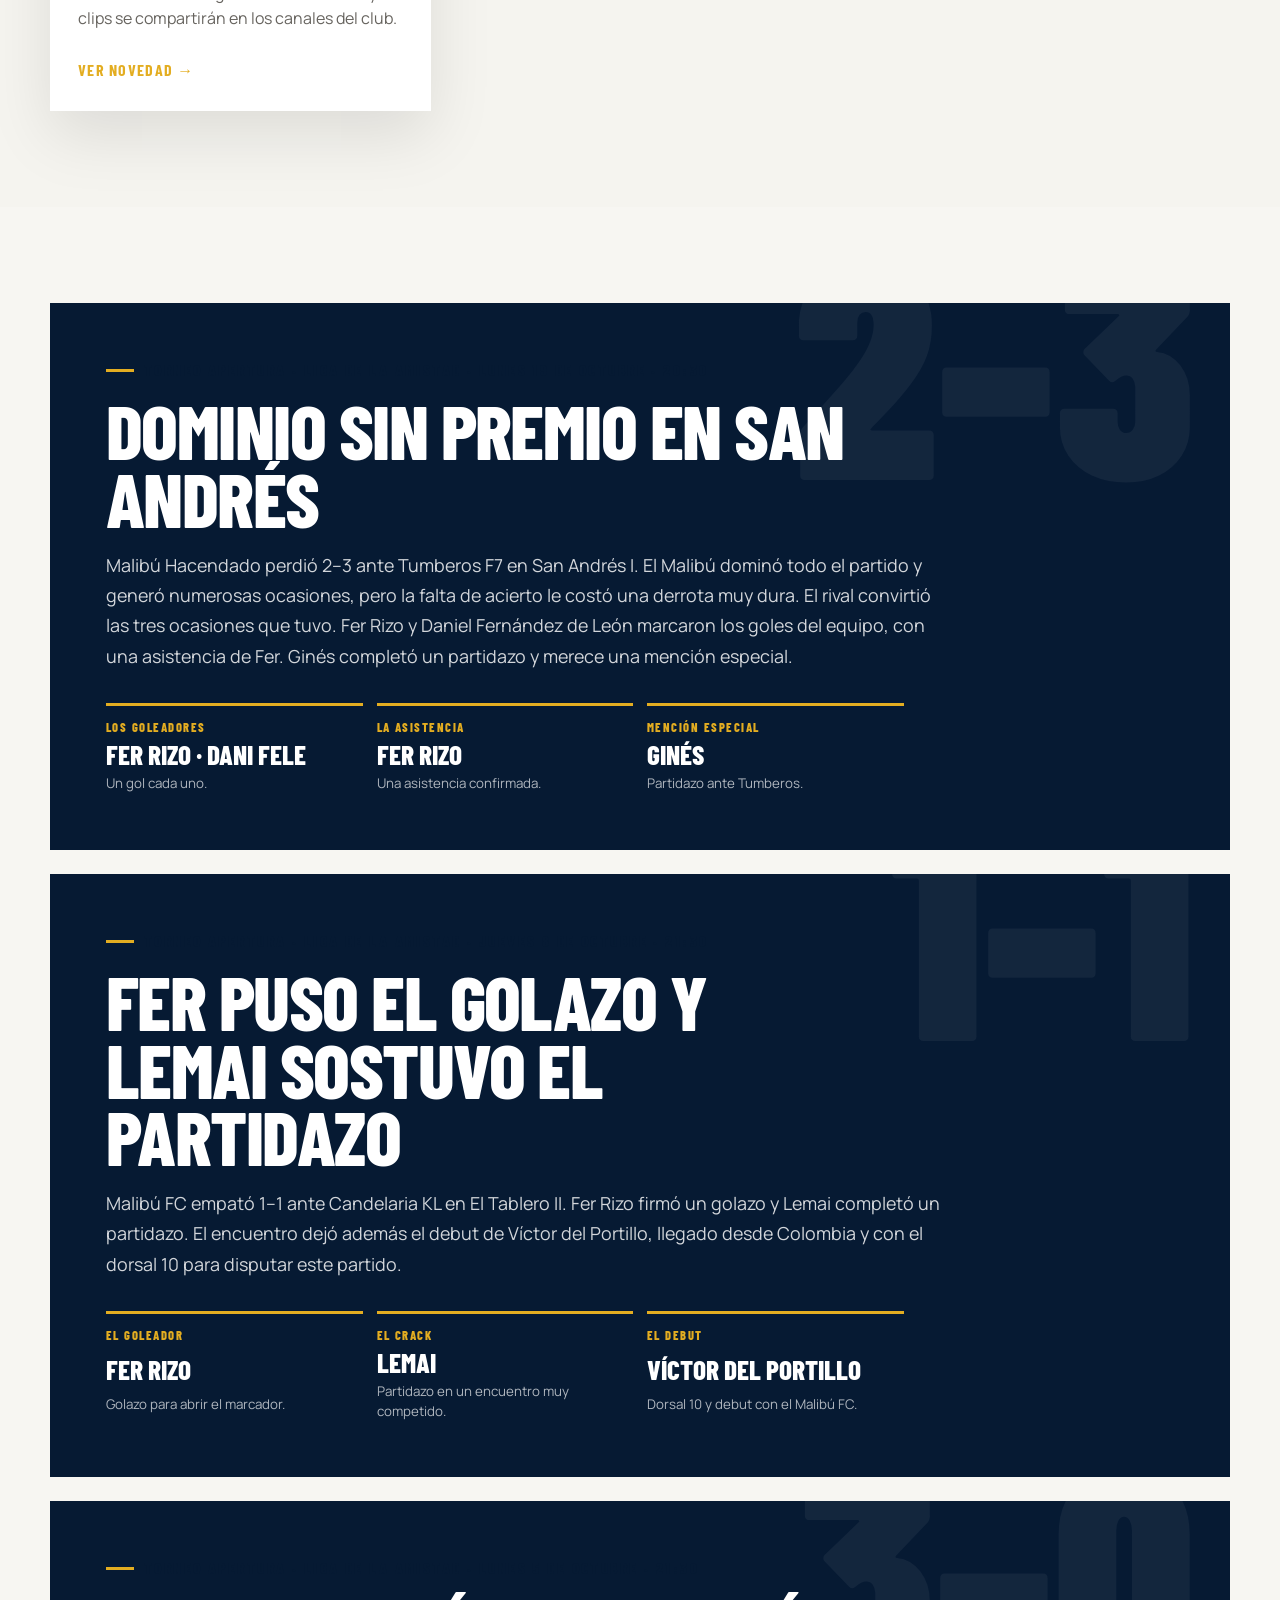
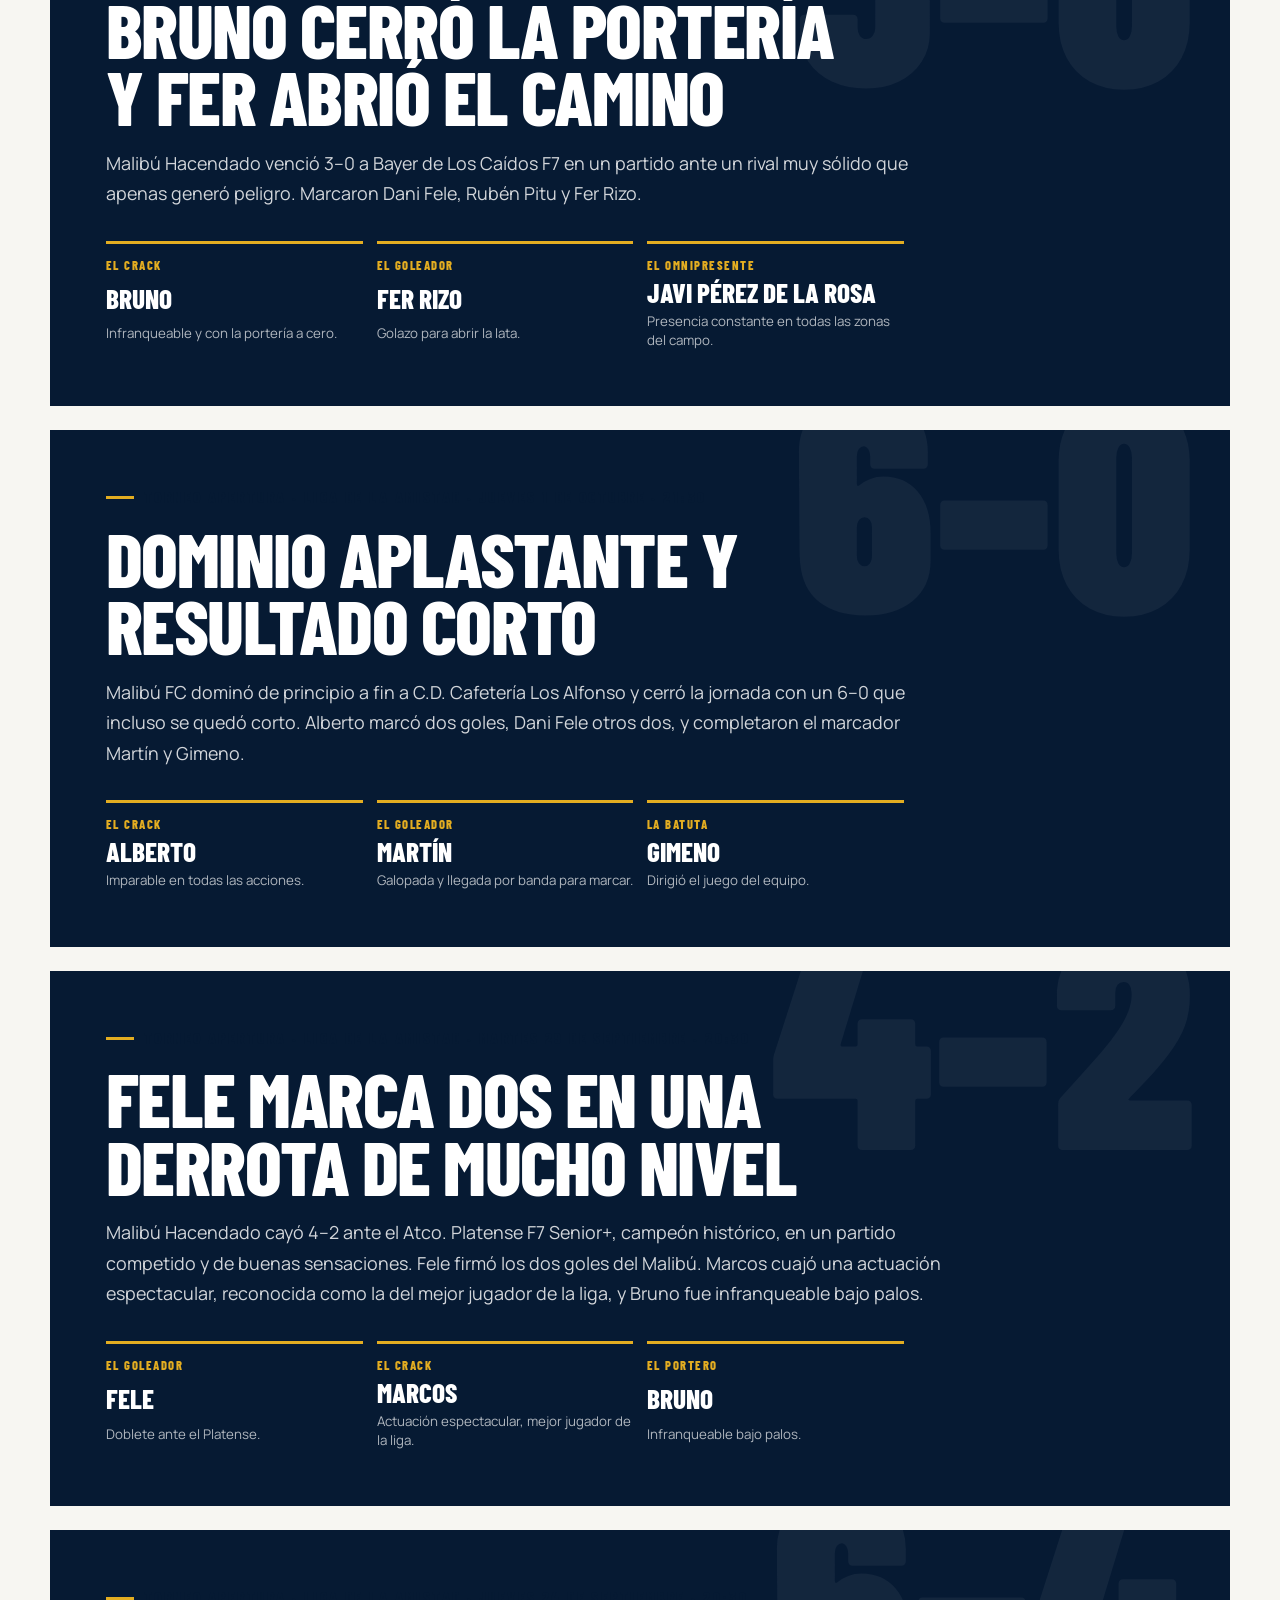
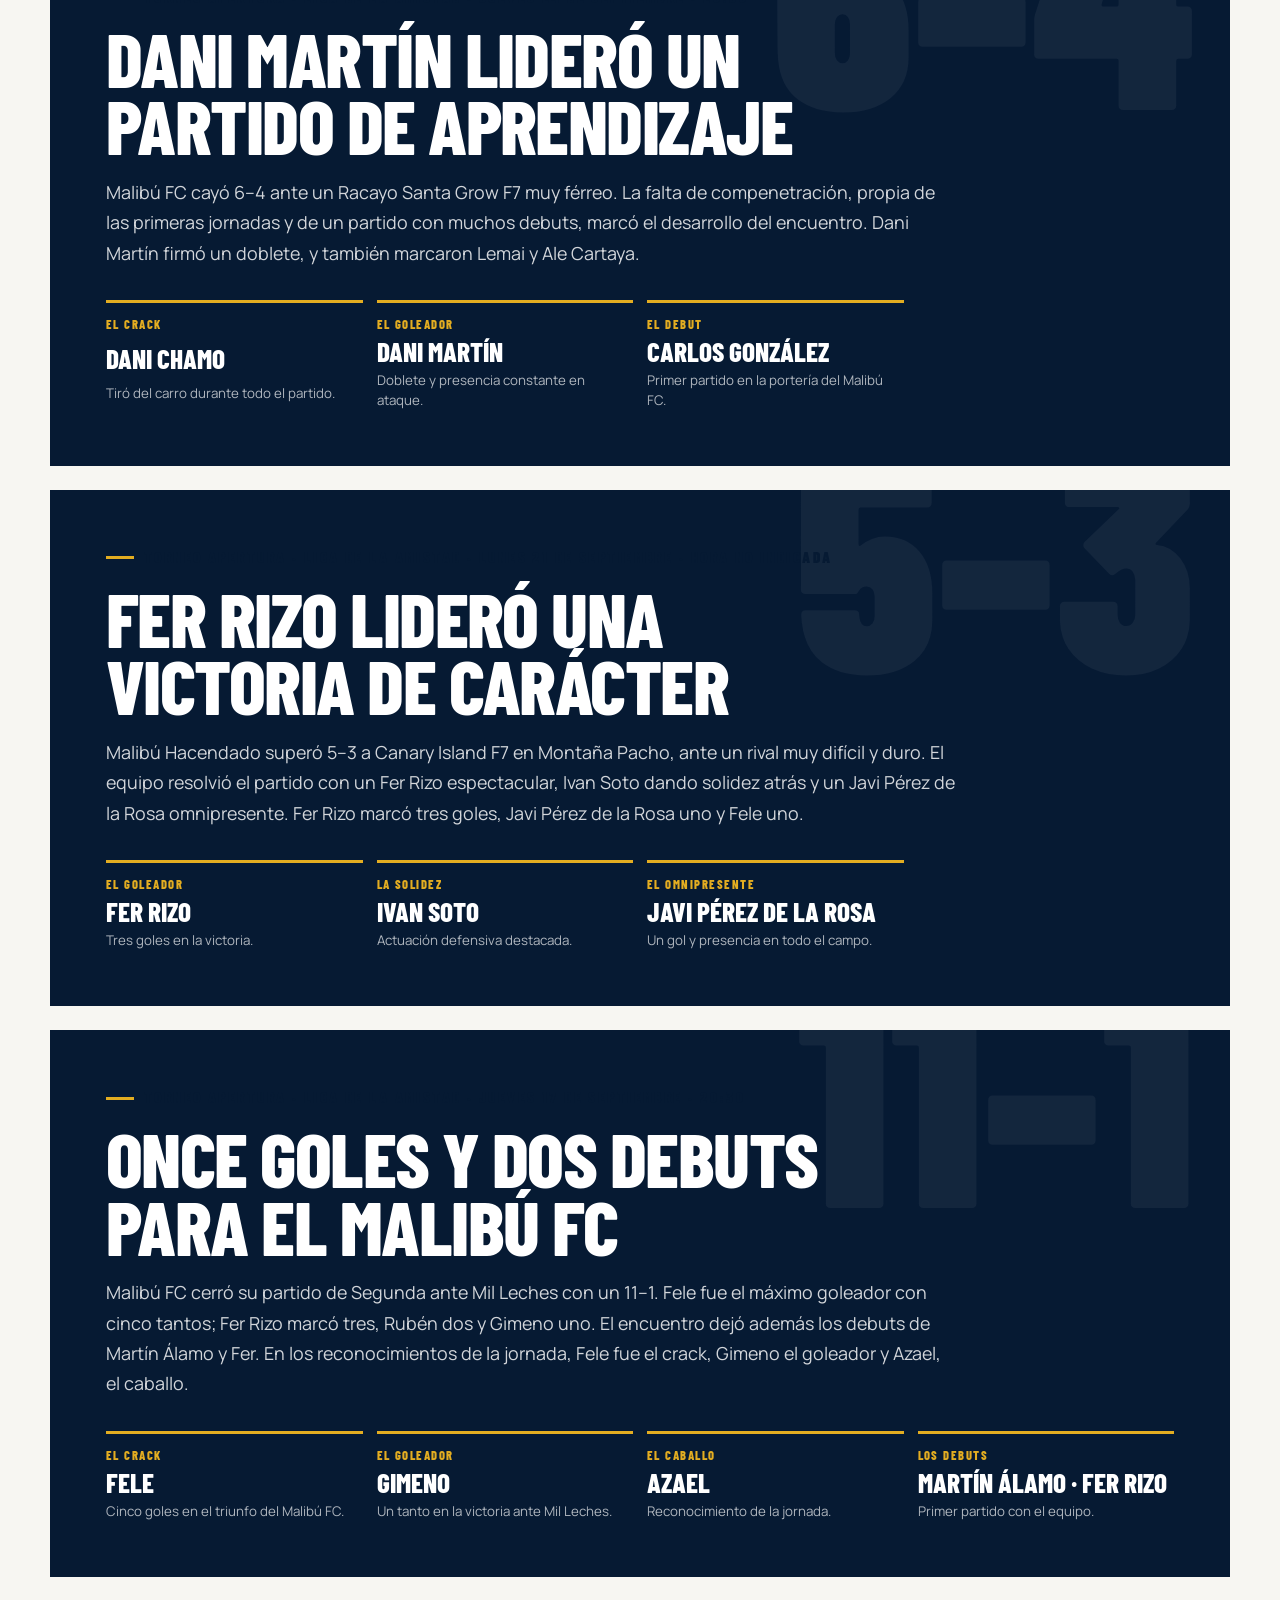
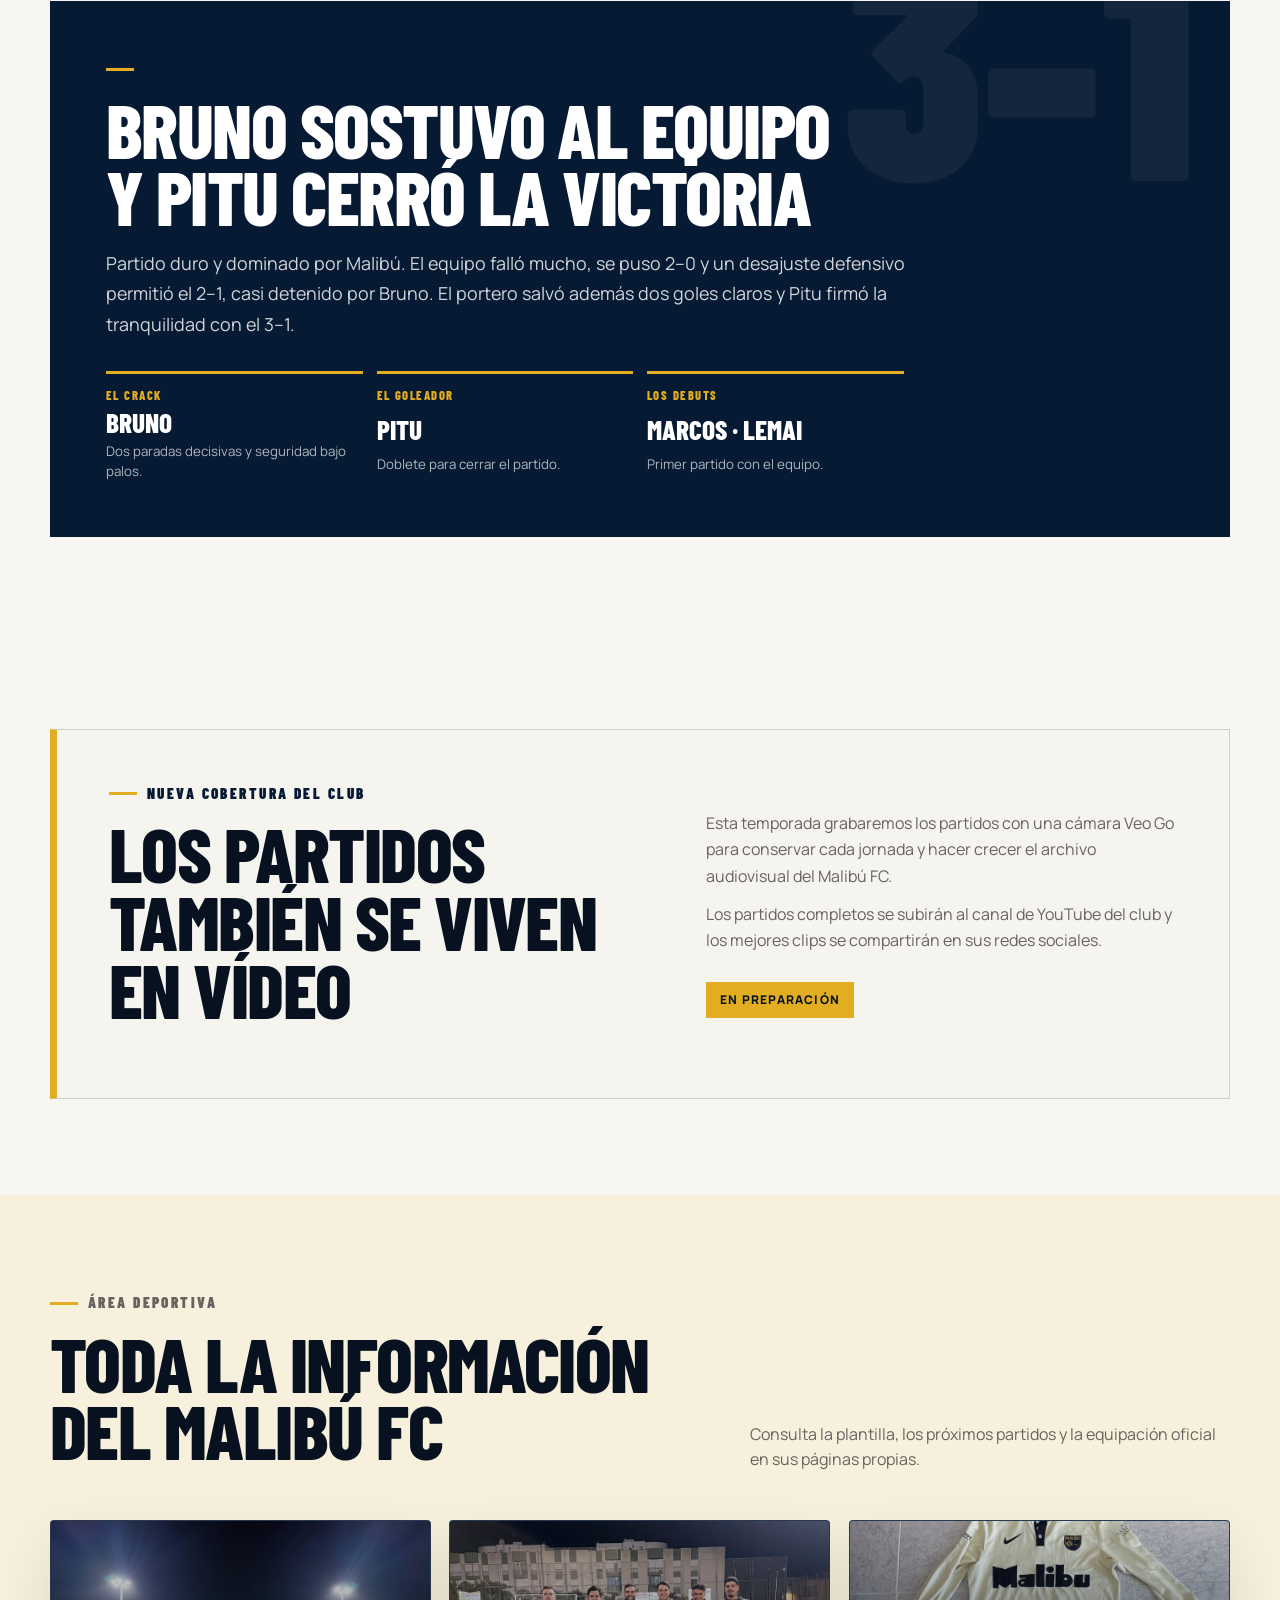
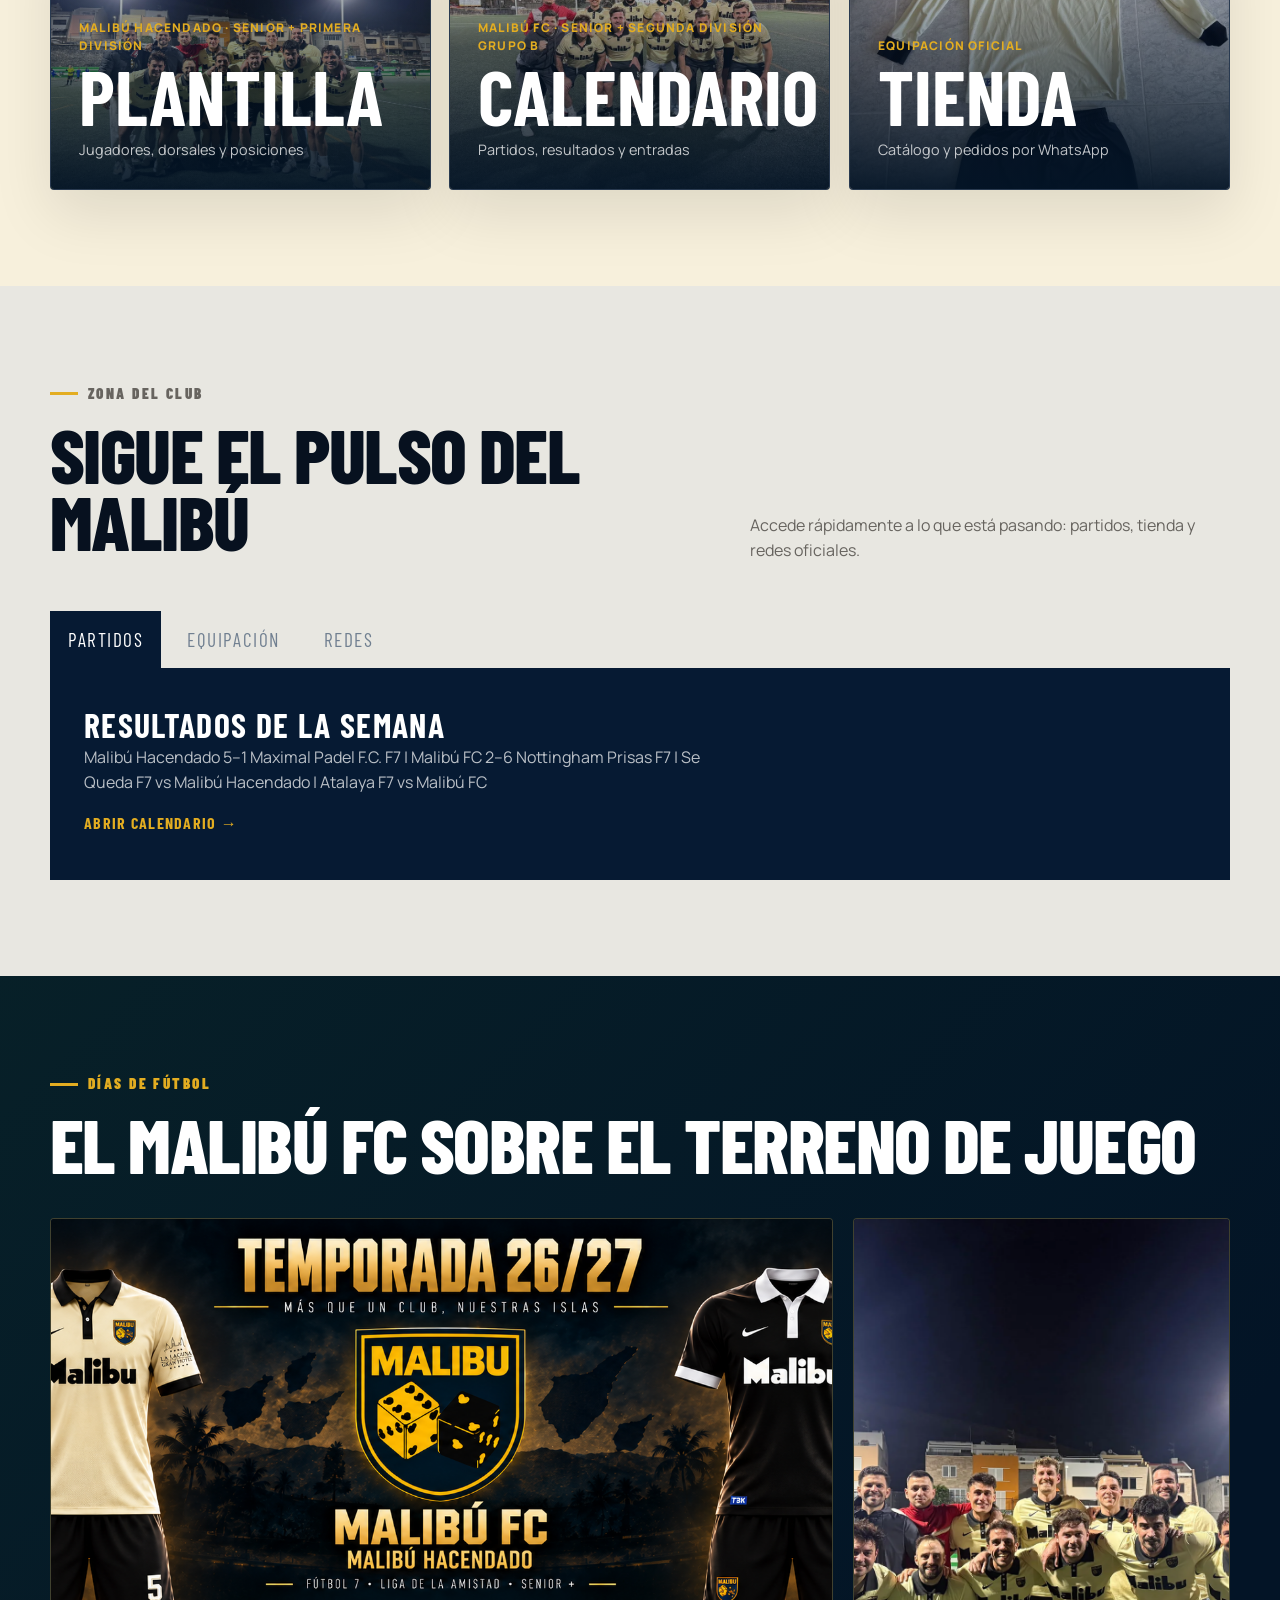
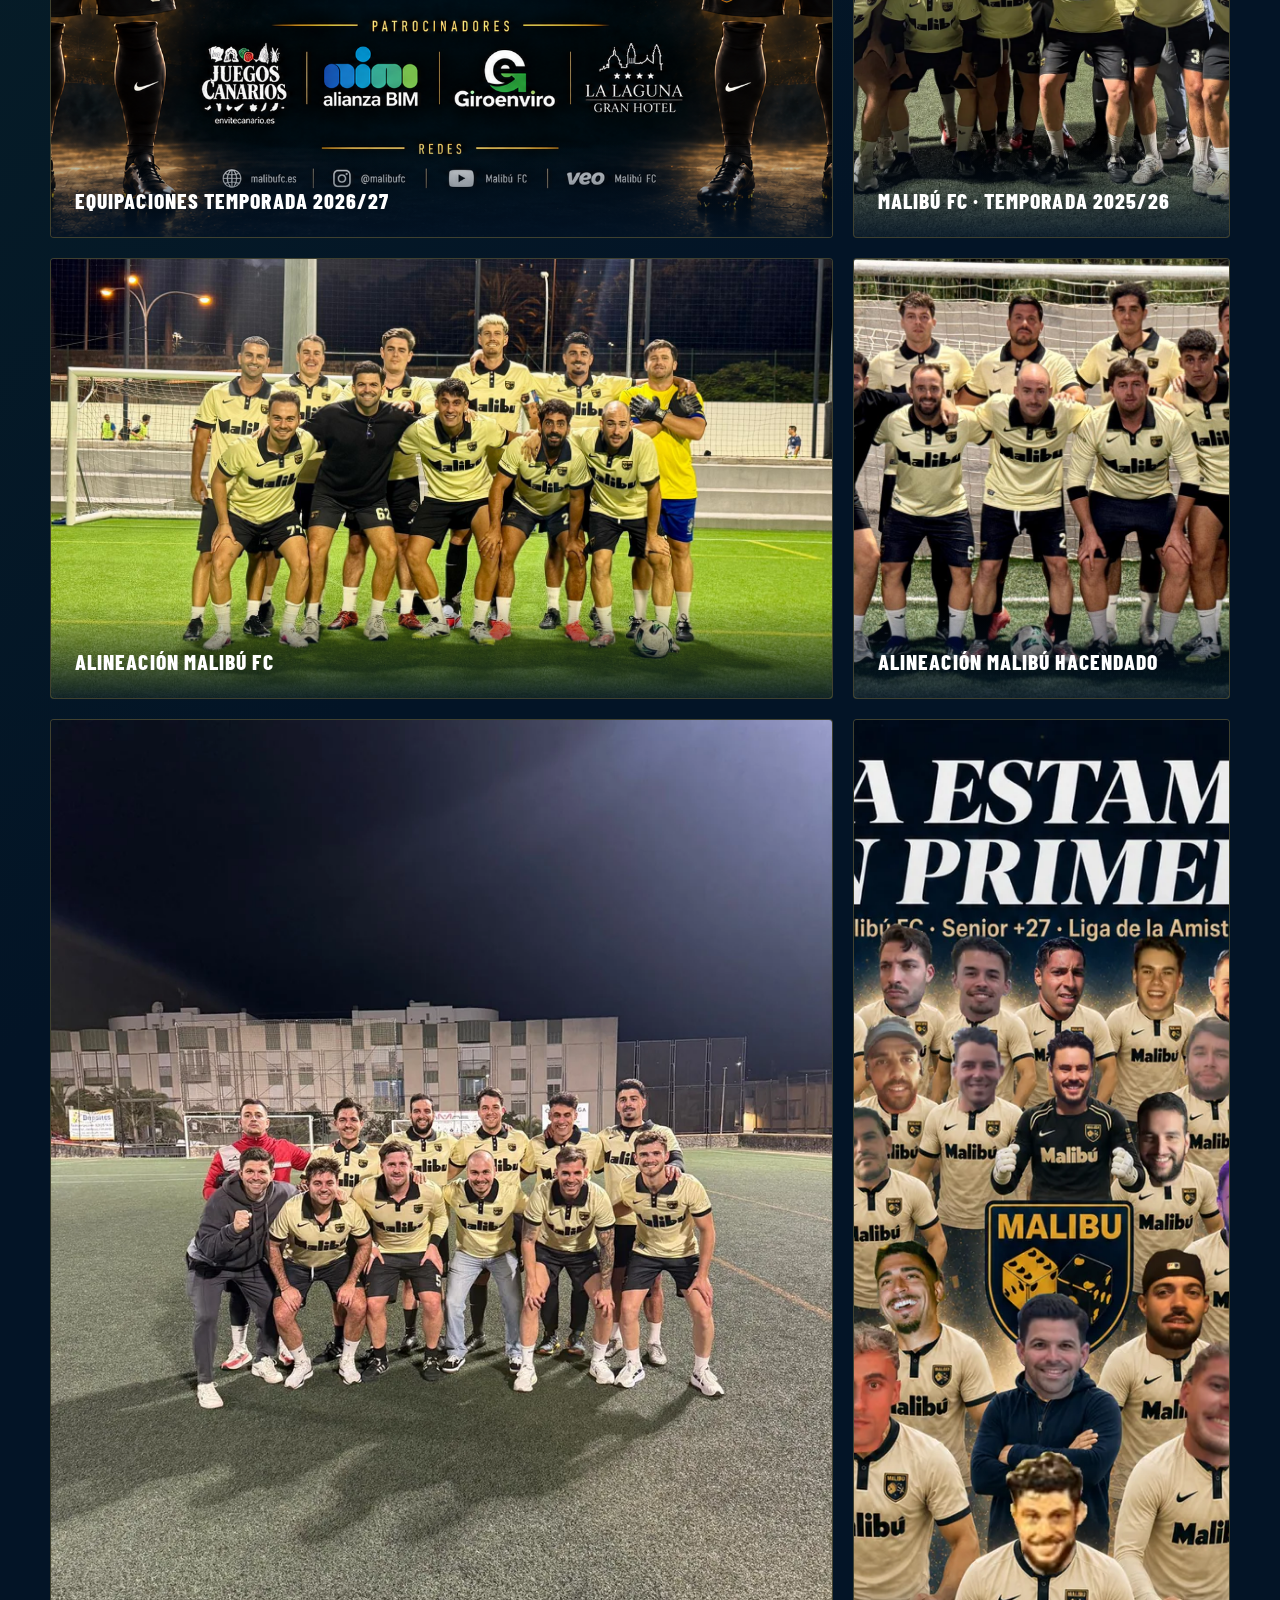
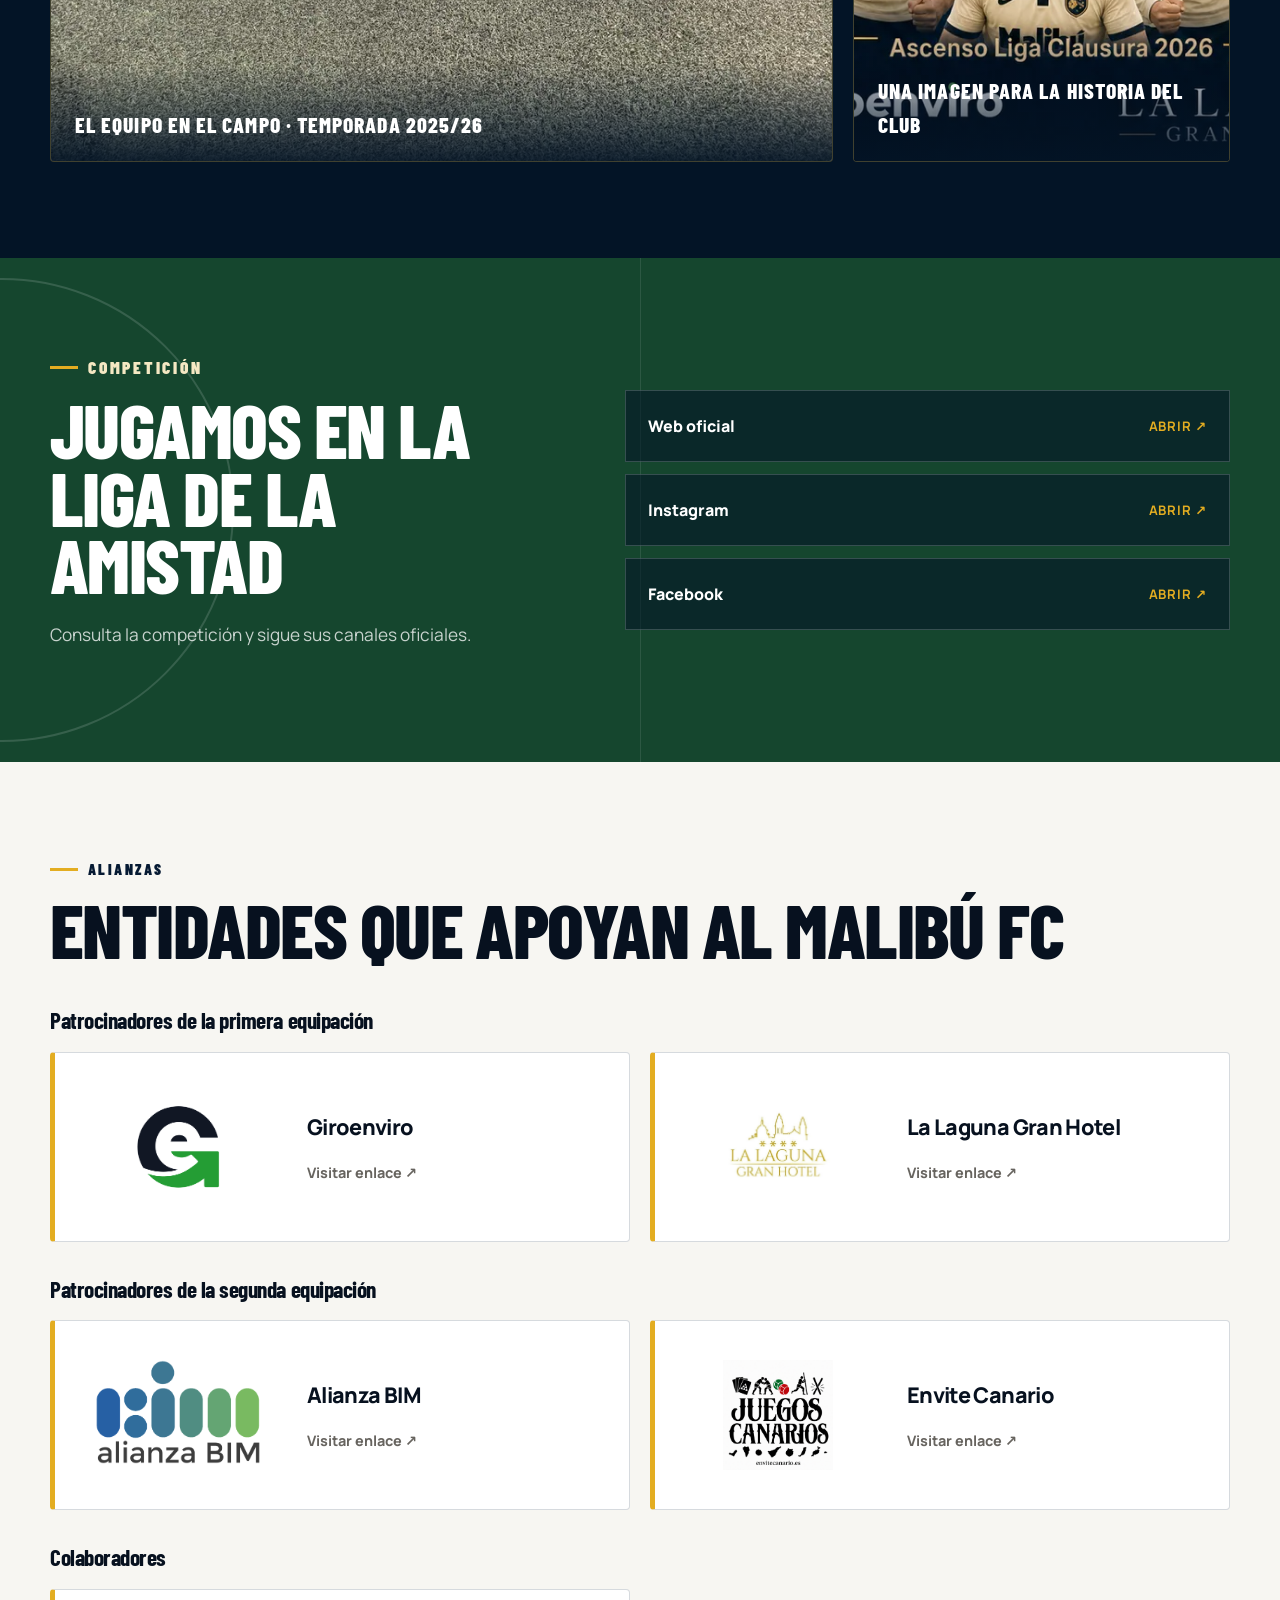
==== commit a68916cf: "Actualiza resultados y balances hasta el 28 de octubre" ====
--- a/index.html
+++ b/index.html
@@ -18,7 +18,7 @@
   <link href="https://fonts.googleapis.com/css2?family=Barlow+Condensed:wght@500;600;700;800;900&family=Manrope:wght@400;500;600;700;800&display=swap" rel="stylesheet">
     <link rel="stylesheet" href="css/styles.css?v=20261028-1">
     <link rel="stylesheet" href="css/review.css?v=20261007-1">
-    <script defer src="js/config.js?v=20261028-1"></script>
+    <script defer src="js/config.js?v=20261028-2"></script>
     <script defer src="js/app.js?v=20261028-1"></script>
 </head>
 <body>
